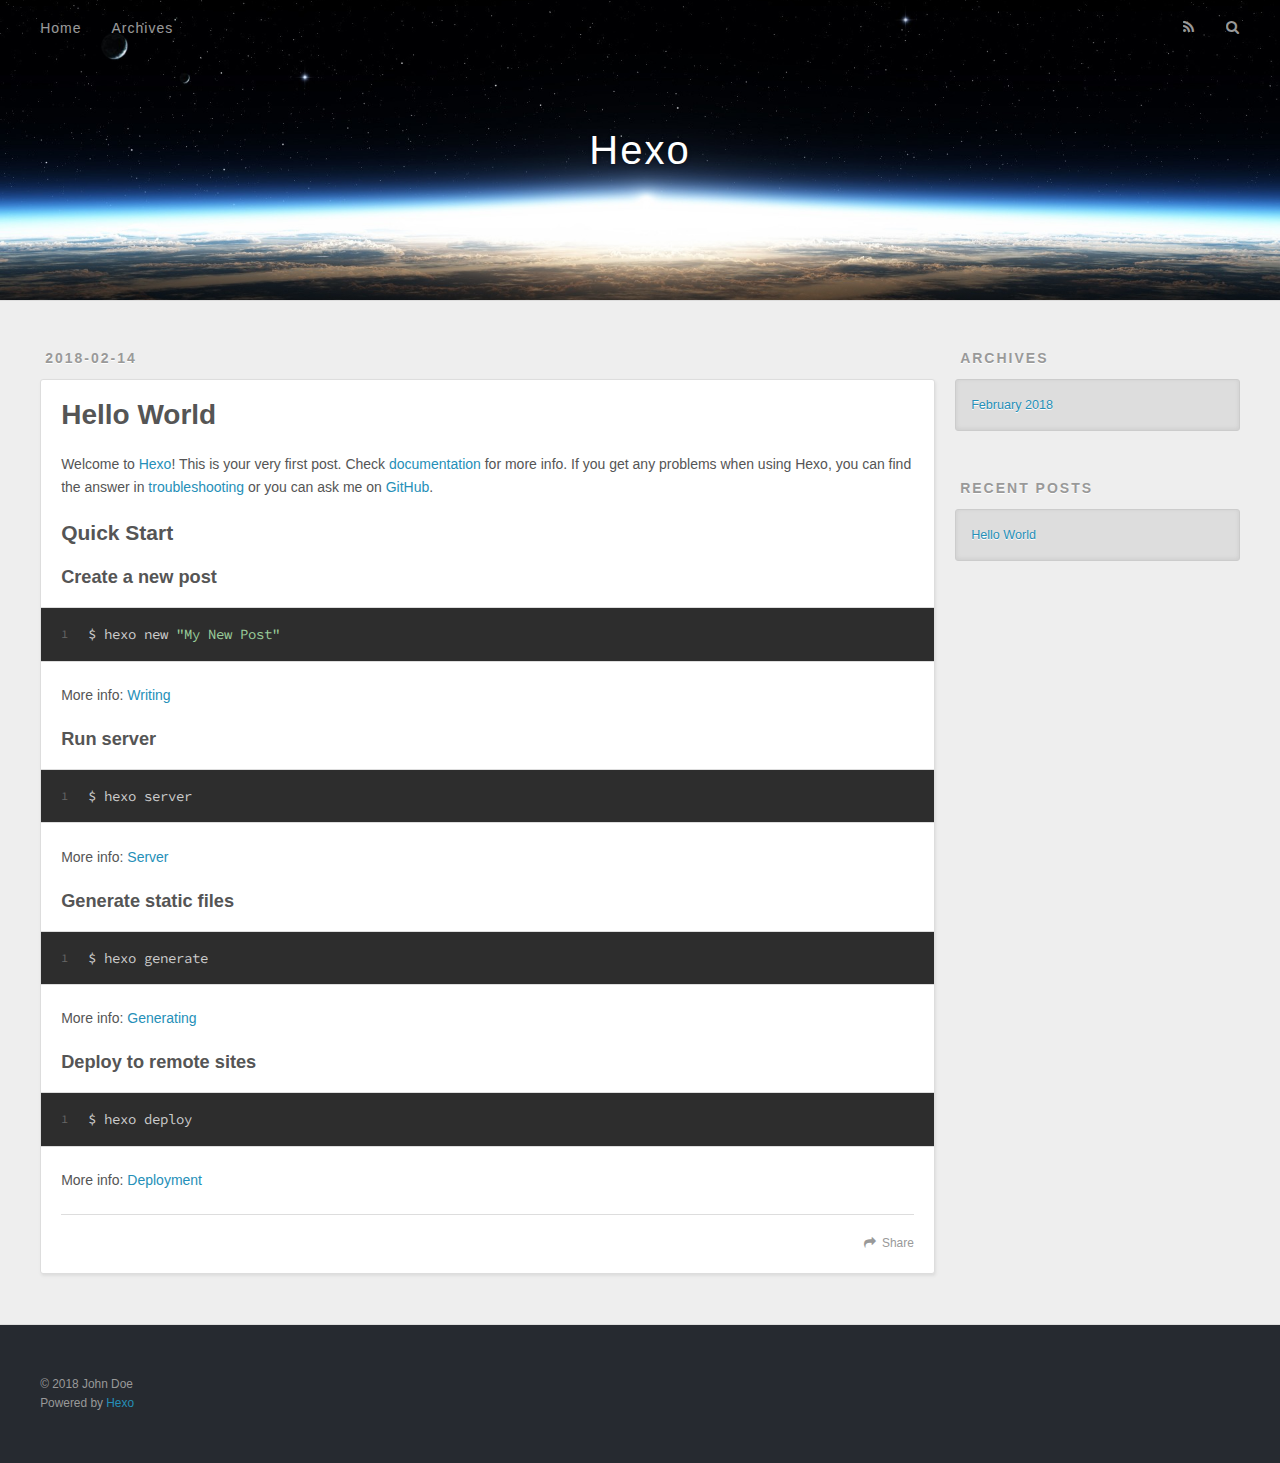
==== index.html @ d5fe137f "Site updated: 2018-02-14 09:07:51" ====
<!DOCTYPE html>
<html>
<head>
  <meta charset="utf-8">
  

  
  <title>Hexo</title>
  <meta name="viewport" content="width=device-width, initial-scale=1, maximum-scale=1">
  <meta property="og:type" content="website">
<meta property="og:title" content="Hexo">
<meta property="og:url" content="http://yoursite.com/index.html">
<meta property="og:site_name" content="Hexo">
<meta name="twitter:card" content="summary">
<meta name="twitter:title" content="Hexo">
  
    <link rel="alternate" href="/atom.xml" title="Hexo" type="application/atom+xml">
  
  
    <link rel="icon" href="/favicon.png">
  
  
    <link href="//fonts.googleapis.com/css?family=Source+Code+Pro" rel="stylesheet" type="text/css">
  
  <link rel="stylesheet" href="/css/style.css">
</head>

<body>
  <div id="container">
    <div id="wrap">
      <header id="header">
  <div id="banner"></div>
  <div id="header-outer" class="outer">
    <div id="header-title" class="inner">
      <h1 id="logo-wrap">
        <a href="/" id="logo">Hexo</a>
      </h1>
      
    </div>
    <div id="header-inner" class="inner">
      <nav id="main-nav">
        <a id="main-nav-toggle" class="nav-icon"></a>
        
          <a class="main-nav-link" href="/">Home</a>
        
          <a class="main-nav-link" href="/archives">Archives</a>
        
      </nav>
      <nav id="sub-nav">
        
          <a id="nav-rss-link" class="nav-icon" href="/atom.xml" title="RSS Feed"></a>
        
        <a id="nav-search-btn" class="nav-icon" title="Search"></a>
      </nav>
      <div id="search-form-wrap">
        <form action="//google.com/search" method="get" accept-charset="UTF-8" class="search-form"><input type="search" name="q" class="search-form-input" placeholder="Search"><button type="submit" class="search-form-submit">&#xF002;</button><input type="hidden" name="sitesearch" value="http://yoursite.com"></form>
      </div>
    </div>
  </div>
</header>
      <div class="outer">
        <section id="main">
  
    <article id="post-hello-world" class="article article-type-post" itemscope itemprop="blogPost">
  <div class="article-meta">
    <a href="/2018/02/14/hello-world/" class="article-date">
  <time datetime="2018-02-14T00:32:41.065Z" itemprop="datePublished">2018-02-14</time>
</a>
    
  </div>
  <div class="article-inner">
    
    
      <header class="article-header">
        
  
    <h1 itemprop="name">
      <a class="article-title" href="/2018/02/14/hello-world/">Hello World</a>
    </h1>
  

      </header>
    
    <div class="article-entry" itemprop="articleBody">
      
        <p>Welcome to <a href="https://hexo.io/" target="_blank" rel="noopener">Hexo</a>! This is your very first post. Check <a href="https://hexo.io/docs/" target="_blank" rel="noopener">documentation</a> for more info. If you get any problems when using Hexo, you can find the answer in <a href="https://hexo.io/docs/troubleshooting.html" target="_blank" rel="noopener">troubleshooting</a> or you can ask me on <a href="https://github.com/hexojs/hexo/issues" target="_blank" rel="noopener">GitHub</a>.</p>
<h2 id="Quick-Start"><a href="#Quick-Start" class="headerlink" title="Quick Start"></a>Quick Start</h2><h3 id="Create-a-new-post"><a href="#Create-a-new-post" class="headerlink" title="Create a new post"></a>Create a new post</h3><figure class="highlight bash"><table><tr><td class="gutter"><pre><span class="line">1</span><br></pre></td><td class="code"><pre><span class="line">$ hexo new <span class="string">"My New Post"</span></span><br></pre></td></tr></table></figure>
<p>More info: <a href="https://hexo.io/docs/writing.html" target="_blank" rel="noopener">Writing</a></p>
<h3 id="Run-server"><a href="#Run-server" class="headerlink" title="Run server"></a>Run server</h3><figure class="highlight bash"><table><tr><td class="gutter"><pre><span class="line">1</span><br></pre></td><td class="code"><pre><span class="line">$ hexo server</span><br></pre></td></tr></table></figure>
<p>More info: <a href="https://hexo.io/docs/server.html" target="_blank" rel="noopener">Server</a></p>
<h3 id="Generate-static-files"><a href="#Generate-static-files" class="headerlink" title="Generate static files"></a>Generate static files</h3><figure class="highlight bash"><table><tr><td class="gutter"><pre><span class="line">1</span><br></pre></td><td class="code"><pre><span class="line">$ hexo generate</span><br></pre></td></tr></table></figure>
<p>More info: <a href="https://hexo.io/docs/generating.html" target="_blank" rel="noopener">Generating</a></p>
<h3 id="Deploy-to-remote-sites"><a href="#Deploy-to-remote-sites" class="headerlink" title="Deploy to remote sites"></a>Deploy to remote sites</h3><figure class="highlight bash"><table><tr><td class="gutter"><pre><span class="line">1</span><br></pre></td><td class="code"><pre><span class="line">$ hexo deploy</span><br></pre></td></tr></table></figure>
<p>More info: <a href="https://hexo.io/docs/deployment.html" target="_blank" rel="noopener">Deployment</a></p>

      
    </div>
    <footer class="article-footer">
      <a data-url="http://yoursite.com/2018/02/14/hello-world/" data-id="cjdmdbx5400000yulecha7wt7" class="article-share-link">Share</a>
      
      
    </footer>
  </div>
  
</article>


  


</section>
        
          <aside id="sidebar">
  
    

  
    

  
    
  
    
  <div class="widget-wrap">
    <h3 class="widget-title">Archives</h3>
    <div class="widget">
      <ul class="archive-list"><li class="archive-list-item"><a class="archive-list-link" href="/archives/2018/02/">February 2018</a></li></ul>
    </div>
  </div>


  
    
  <div class="widget-wrap">
    <h3 class="widget-title">Recent Posts</h3>
    <div class="widget">
      <ul>
        
          <li>
            <a href="/2018/02/14/hello-world/">Hello World</a>
          </li>
        
      </ul>
    </div>
  </div>

  
</aside>
        
      </div>
      <footer id="footer">
  
  <div class="outer">
    <div id="footer-info" class="inner">
      &copy; 2018 John Doe<br>
      Powered by <a href="http://hexo.io/" target="_blank">Hexo</a>
    </div>
  </div>
</footer>
    </div>
    <nav id="mobile-nav">
  
    <a href="/" class="mobile-nav-link">Home</a>
  
    <a href="/archives" class="mobile-nav-link">Archives</a>
  
</nav>
    

<script src="//ajax.googleapis.com/ajax/libs/jquery/2.0.3/jquery.min.js"></script>


  <link rel="stylesheet" href="/fancybox/jquery.fancybox.css">
  <script src="/fancybox/jquery.fancybox.pack.js"></script>


<script src="/js/script.js"></script>



  </div>
</body>
</html>
---- css/style.css ----
body {
  width: 100%;
}
body:before,
body:after {
  content: "";
  display: table;
}
body:after {
  clear: both;
}
html,
body,
div,
span,
applet,
object,
iframe,
h1,
h2,
h3,
h4,
h5,
h6,
p,
blockquote,
pre,
a,
abbr,
acronym,
address,
big,
cite,
code,
del,
dfn,
em,
img,
ins,
kbd,
q,
s,
samp,
small,
strike,
strong,
sub,
sup,
tt,
var,
dl,
dt,
dd,
ol,
ul,
li,
fieldset,
form,
label,
legend,
table,
caption,
tbody,
tfoot,
thead,
tr,
th,
td {
  margin: 0;
  padding: 0;
  border: 0;
  outline: 0;
  font-weight: inherit;
  font-style: inherit;
  font-family: inherit;
  font-size: 100%;
  vertical-align: baseline;
}
body {
  line-height: 1;
  color: #000;
  background: #fff;
}
ol,
ul {
  list-style: none;
}
table {
  border-collapse: separate;
  border-spacing: 0;
  vertical-align: middle;
}
caption,
th,
td {
  text-align: left;
  font-weight: normal;
  vertical-align: middle;
}
a img {
  border: none;
}
input,
button {
  margin: 0;
  padding: 0;
}
input::-moz-focus-inner,
button::-moz-focus-inner {
  border: 0;
  padding: 0;
}
@font-face {
  font-family: FontAwesome;
  font-style: normal;
  font-weight: normal;
  src: url("fonts/fontawesome-webfont.eot?v=#4.0.3");
  src: url("fonts/fontawesome-webfont.eot?#iefix&v=#4.0.3") format("embedded-opentype"), url("fonts/fontawesome-webfont.woff?v=#4.0.3") format("woff"), url("fonts/fontawesome-webfont.ttf?v=#4.0.3") format("truetype"), url("fonts/fontawesome-webfont.svg#fontawesomeregular?v=#4.0.3") format("svg");
}
html,
body,
#container {
  height: 100%;
}
body {
  background: #eee;
  font: 14px -apple-system, BlinkMacSystemFont, "Segoe UI", "Roboto", "Oxygen", "Ubuntu", "Cantarell", "Fira Sans", "Droid Sans", "Helvetica Neue", sans-serif;
  -webkit-text-size-adjust: 100%;
}
.outer {
  max-width: 1220px;
  margin: 0 auto;
  padding: 0 20px;
}
.outer:before,
.outer:after {
  content: "";
  display: table;
}
.outer:after {
  clear: both;
}
.inner {
  display: inline;
  float: left;
  width: 98.33333333333333%;
  margin: 0 0.833333333333333%;
}
.left,
.alignleft {
  float: left;
}
.right,
.alignright {
  float: right;
}
.clear {
  clear: both;
}
#container {
  position: relative;
}
.mobile-nav-on {
  overflow: hidden;
}
#wrap {
  height: 100%;
  width: 100%;
  position: absolute;
  top: 0;
  left: 0;
  -webkit-transition: 0.2s ease-out;
  -moz-transition: 0.2s ease-out;
  -ms-transition: 0.2s ease-out;
  transition: 0.2s ease-out;
  z-index: 1;
  background: #eee;
}
.mobile-nav-on #wrap {
  left: 280px;
}
@media screen and (min-width: 768px) {
  #main {
    display: inline;
    float: left;
    width: 73.33333333333333%;
    margin: 0 0.833333333333333%;
  }
}
.article-date,
.article-category-link,
.archive-year,
.widget-title {
  text-decoration: none;
  text-transform: uppercase;
  letter-spacing: 2px;
  color: #999;
  margin-bottom: 1em;
  margin-left: 5px;
  line-height: 1em;
  text-shadow: 0 1px #fff;
  font-weight: bold;
}
.article-inner,
.archive-article-inner {
  background: #fff;
  -webkit-box-shadow: 1px 2px 3px #ddd;
  box-shadow: 1px 2px 3px #ddd;
  border: 1px solid #ddd;
  border-radius: 3px;
}
.article-entry h1,
.widget h1 {
  font-size: 2em;
}
.article-entry h2,
.widget h2 {
  font-size: 1.5em;
}
.article-entry h3,
.widget h3 {
  font-size: 1.3em;
}
.article-entry h4,
.widget h4 {
  font-size: 1.2em;
}
.article-entry h5,
.widget h5 {
  font-size: 1em;
}
.article-entry h6,
.widget h6 {
  font-size: 1em;
  color: #999;
}
.article-entry hr,
.widget hr {
  border: 1px dashed #ddd;
}
.article-entry strong,
.widget strong {
  font-weight: bold;
}
.article-entry em,
.widget em,
.article-entry cite,
.widget cite {
  font-style: italic;
}
.article-entry sup,
.widget sup,
.article-entry sub,
.widget sub {
  font-size: 0.75em;
  line-height: 0;
  position: relative;
  vertical-align: baseline;
}
.article-entry sup,
.widget sup {
  top: -0.5em;
}
.article-entry sub,
.widget sub {
  bottom: -0.2em;
}
.article-entry small,
.widget small {
  font-size: 0.85em;
}
.article-entry acronym,
.widget acronym,
.article-entry abbr,
.widget abbr {
  border-bottom: 1px dotted;
}
.article-entry ul,
.widget ul,
.article-entry ol,
.widget ol,
.article-entry dl,
.widget dl {
  margin: 0 20px;
  line-height: 1.6em;
}
.article-entry ul ul,
.widget ul ul,
.article-entry ol ul,
.widget ol ul,
.article-entry ul ol,
.widget ul ol,
.article-entry ol ol,
.widget ol ol {
  margin-top: 0;
  margin-bottom: 0;
}
.article-entry ul,
.widget ul {
  list-style: disc;
}
.article-entry ol,
.widget ol {
  list-style: decimal;
}
.article-entry dt,
.widget dt {
  font-weight: bold;
}
#header {
  height: 300px;
  position: relative;
  border-bottom: 1px solid #ddd;
}
#header:before,
#header:after {
  content: "";
  position: absolute;
  left: 0;
  right: 0;
  height: 40px;
}
#header:before {
  top: 0;
  background: -webkit-linear-gradient(rgba(0,0,0,0.2), transparent);
  background: -moz-linear-gradient(rgba(0,0,0,0.2), transparent);
  background: -ms-linear-gradient(rgba(0,0,0,0.2), transparent);
  background: linear-gradient(rgba(0,0,0,0.2), transparent);
}
#header:after {
  bottom: 0;
  background: -webkit-linear-gradient(transparent, rgba(0,0,0,0.2));
  background: -moz-linear-gradient(transparent, rgba(0,0,0,0.2));
  background: -ms-linear-gradient(transparent, rgba(0,0,0,0.2));
  background: linear-gradient(transparent, rgba(0,0,0,0.2));
}
#header-outer {
  height: 100%;
  position: relative;
}
#header-inner {
  position: relative;
  overflow: hidden;
}
#banner {
  position: absolute;
  top: 0;
  left: 0;
  width: 100%;
  height: 100%;
  background: url("images/banner.jpg") center #000;
  -webkit-background-size: cover;
  -moz-background-size: cover;
  background-size: cover;
  z-index: -1;
}
#header-title {
  text-align: center;
  height: 40px;
  position: absolute;
  top: 50%;
  left: 0;
  margin-top: -20px;
}
#logo,
#subtitle {
  text-decoration: none;
  color: #fff;
  font-weight: 300;
  text-shadow: 0 1px 4px rgba(0,0,0,0.3);
}
#logo {
  font-size: 40px;
  line-height: 40px;
  letter-spacing: 2px;
}
#subtitle {
  font-size: 16px;
  line-height: 16px;
  letter-spacing: 1px;
}
#subtitle-wrap {
  margin-top: 16px;
}
#main-nav {
  float: left;
  margin-left: -15px;
}
.nav-icon,
.main-nav-link {
  float: left;
  color: #fff;
  opacity: 0.6;
  text-decoration: none;
  text-shadow: 0 1px rgba(0,0,0,0.2);
  -webkit-transition: opacity 0.2s;
  -moz-transition: opacity 0.2s;
  -ms-transition: opacity 0.2s;
  transition: opacity 0.2s;
  display: block;
  padding: 20px 15px;
}
.nav-icon:hover,
.main-nav-link:hover {
  opacity: 1;
}
.nav-icon {
  font-family: FontAwesome;
  text-align: center;
  font-size: 14px;
  width: 14px;
  height: 14px;
  padding: 20px 15px;
  position: relative;
  cursor: pointer;
}
.main-nav-link {
  font-weight: 300;
  letter-spacing: 1px;
}
@media screen and (max-width: 479px) {
  .main-nav-link {
    display: none;
  }
}
#main-nav-toggle {
  display: none;
}
#main-nav-toggle:before {
  content: "\f0c9";
}
@media screen and (max-width: 479px) {
  #main-nav-toggle {
    display: block;
  }
}
#sub-nav {
  float: right;
  margin-right: -15px;
}
#nav-rss-link:before {
  content: "\f09e";
}
#nav-search-btn:before {
  content: "\f002";
}
#search-form-wrap {
  position: absolute;
  top: 15px;
  width: 150px;
  height: 30px;
  right: -150px;
  opacity: 0;
  -webkit-transition: 0.2s ease-out;
  -moz-transition: 0.2s ease-out;
  -ms-transition: 0.2s ease-out;
  transition: 0.2s ease-out;
}
#search-form-wrap.on {
  opacity: 1;
  right: 0;
}
@media screen and (max-width: 479px) {
  #search-form-wrap {
    width: 100%;
    right: -100%;
  }
}
.search-form {
  position: absolute;
  top: 0;
  left: 0;
  right: 0;
  background: #fff;
  padding: 5px 15px;
  border-radius: 15px;
  -webkit-box-shadow: 0 0 10px rgba(0,0,0,0.3);
  box-shadow: 0 0 10px rgba(0,0,0,0.3);
}
.search-form-input {
  border: none;
  background: none;
  color: #555;
  width: 100%;
  font: 13px -apple-system, BlinkMacSystemFont, "Segoe UI", "Roboto", "Oxygen", "Ubuntu", "Cantarell", "Fira Sans", "Droid Sans", "Helvetica Neue", sans-serif;
  outline: none;
}
.search-form-input::-webkit-search-results-decoration,
.search-form-input::-webkit-search-cancel-button {
  -webkit-appearance: none;
}
.search-form-submit {
  position: absolute;
  top: 50%;
  right: 10px;
  margin-top: -7px;
  font: 13px FontAwesome;
  border: none;
  background: none;
  color: #bbb;
  cursor: pointer;
}
.search-form-submit:hover,
.search-form-submit:focus {
  color: #777;
}
.article {
  margin: 50px 0;
}
.article-inner {
  overflow: hidden;
}
.article-meta:before,
.article-meta:after {
  content: "";
  display: table;
}
.article-meta:after {
  clear: both;
}
.article-date {
  float: left;
}
.article-category {
  float: left;
  line-height: 1em;
  color: #ccc;
  text-shadow: 0 1px #fff;
  margin-left: 8px;
}
.article-category:before {
  content: "\2022";
}
.article-category-link {
  margin: 0 12px 1em;
}
.article-header {
  padding: 20px 20px 0;
}
.article-title {
  text-decoration: none;
  font-size: 2em;
  font-weight: bold;
  color: #555;
  line-height: 1.1em;
  -webkit-transition: color 0.2s;
  -moz-transition: color 0.2s;
  -ms-transition: color 0.2s;
  transition: color 0.2s;
}
a.article-title:hover {
  color: #258fb8;
}
.article-entry {
  color: #555;
  padding: 0 20px;
}
.article-entry:before,
.article-entry:after {
  content: "";
  display: table;
}
.article-entry:after {
  clear: both;
}
.article-entry p,
.article-entry table {
  line-height: 1.6em;
  margin: 1.6em 0;
}
.article-entry h1,
.article-entry h2,
.article-entry h3,
.article-entry h4,
.article-entry h5,
.article-entry h6 {
  font-weight: bold;
}
.article-entry h1,
.article-entry h2,
.article-entry h3,
.article-entry h4,
.article-entry h5,
.article-entry h6 {
  line-height: 1.1em;
  margin: 1.1em 0;
}
.article-entry a {
  color: #258fb8;
  text-decoration: none;
}
.article-entry a:hover {
  text-decoration: underline;
}
.article-entry ul,
.article-entry ol,
.article-entry dl {
  margin-top: 1.6em;
  margin-bottom: 1.6em;
}
.article-entry img,
.article-entry video {
  max-width: 100%;
  height: auto;
  display: block;
  margin: auto;
}
.article-entry iframe {
  border: none;
}
.article-entry table {
  width: 100%;
  border-collapse: collapse;
  border-spacing: 0;
}
.article-entry th {
  font-weight: bold;
  border-bottom: 3px solid #ddd;
  padding-bottom: 0.5em;
}
.article-entry td {
  border-bottom: 1px solid #ddd;
  padding: 10px 0;
}
.article-entry blockquote {
  font-family: Georgia, "Times New Roman", serif;
  font-size: 1.4em;
  margin: 1.6em 20px;
  text-align: center;
}
.article-entry blockquote footer {
  font-size: 14px;
  margin: 1.6em 0;
  font-family: -apple-system, BlinkMacSystemFont, "Segoe UI", "Roboto", "Oxygen", "Ubuntu", "Cantarell", "Fira Sans", "Droid Sans", "Helvetica Neue", sans-serif;
}
.article-entry blockquote footer cite:before {
  content: "—";
  padding: 0 0.5em;
}
.article-entry .pullquote {
  text-align: left;
  width: 45%;
  margin: 0;
}
.article-entry .pullquote.left {
  margin-left: 0.5em;
  margin-right: 1em;
}
.article-entry .pullquote.right {
  margin-right: 0.5em;
  margin-left: 1em;
}
.article-entry .caption {
  color: #999;
  display: block;
  font-size: 0.9em;
  margin-top: 0.5em;
  position: relative;
  text-align: center;
}
.article-entry .video-container {
  position: relative;
  padding-top: 56.25%;
  height: 0;
  overflow: hidden;
}
.article-entry .video-container iframe,
.article-entry .video-container object,
.article-entry .video-container embed {
  position: absolute;
  top: 0;
  left: 0;
  width: 100%;
  height: 100%;
  margin-top: 0;
}
.article-more-link a {
  display: inline-block;
  line-height: 1em;
  padding: 6px 15px;
  border-radius: 15px;
  background: #eee;
  color: #999;
  text-shadow: 0 1px #fff;
  text-decoration: none;
}
.article-more-link a:hover {
  background: #258fb8;
  color: #fff;
  text-decoration: none;
  text-shadow: 0 1px #1e7293;
}
.article-footer {
  font-size: 0.85em;
  line-height: 1.6em;
  border-top: 1px solid #ddd;
  padding-top: 1.6em;
  margin: 0 20px 20px;
}
.article-footer:before,
.article-footer:after {
  content: "";
  display: table;
}
.article-footer:after {
  clear: both;
}
.article-footer a {
  color: #999;
  text-decoration: none;
}
.article-footer a:hover {
  color: #555;
}
.article-tag-list-item {
  float: left;
  margin-right: 10px;
}
.article-tag-list-link:before {
  content: "#";
}
.article-comment-link {
  float: right;
}
.article-comment-link:before {
  content: "\f075";
  font-family: FontAwesome;
  padding-right: 8px;
}
.article-share-link {
  cursor: pointer;
  float: right;
  margin-left: 20px;
}
.article-share-link:before {
  content: "\f064";
  font-family: FontAwesome;
  padding-right: 6px;
}
#article-nav {
  position: relative;
}
#article-nav:before,
#article-nav:after {
  content: "";
  display: table;
}
#article-nav:after {
  clear: both;
}
@media screen and (min-width: 768px) {
  #article-nav {
    margin: 50px 0;
  }
  #article-nav:before {
    width: 8px;
    height: 8px;
    position: absolute;
    top: 50%;
    left: 50%;
    margin-top: -4px;
    margin-left: -4px;
    content: "";
    border-radius: 50%;
    background: #ddd;
    -webkit-box-shadow: 0 1px 2px #fff;
    box-shadow: 0 1px 2px #fff;
  }
}
.article-nav-link-wrap {
  text-decoration: none;
  text-shadow: 0 1px #fff;
  color: #999;
  -webkit-box-sizing: border-box;
  -moz-box-sizing: border-box;
  box-sizing: border-box;
  margin-top: 50px;
  text-align: center;
  display: block;
}
.article-nav-link-wrap:hover {
  color: #555;
}
@media screen and (min-width: 768px) {
  .article-nav-link-wrap {
    width: 50%;
    margin-top: 0;
  }
}
@media screen and (min-width: 768px) {
  #article-nav-newer {
    float: left;
    text-align: right;
    padding-right: 20px;
  }
}
@media screen and (min-width: 768px) {
  #article-nav-older {
    float: right;
    text-align: left;
    padding-left: 20px;
  }
}
.article-nav-caption {
  text-transform: uppercase;
  letter-spacing: 2px;
  color: #ddd;
  line-height: 1em;
  font-weight: bold;
}
#article-nav-newer .article-nav-caption {
  margin-right: -2px;
}
.article-nav-title {
  font-size: 0.85em;
  line-height: 1.6em;
  margin-top: 0.5em;
}
.article-share-box {
  position: absolute;
  display: none;
  background: #fff;
  -webkit-box-shadow: 1px 2px 10px rgba(0,0,0,0.2);
  box-shadow: 1px 2px 10px rgba(0,0,0,0.2);
  border-radius: 3px;
  margin-left: -145px;
  overflow: hidden;
  z-index: 1;
}
.article-share-box.on {
  display: block;
}
.article-share-input {
  width: 100%;
  background: none;
  -webkit-box-sizing: border-box;
  -moz-box-sizing: border-box;
  box-sizing: border-box;
  font: 14px -apple-system, BlinkMacSystemFont, "Segoe UI", "Roboto", "Oxygen", "Ubuntu", "Cantarell", "Fira Sans", "Droid Sans", "Helvetica Neue", sans-serif;
  padding: 0 15px;
  color: #555;
  outline: none;
  border: 1px solid #ddd;
  border-radius: 3px 3px 0 0;
  height: 36px;
  line-height: 36px;
}
.article-share-links {
  background: #eee;
}
.article-share-links:before,
.article-share-links:after {
  content: "";
  display: table;
}
.article-share-links:after {
  clear: both;
}
.article-share-twitter,
.article-share-facebook,
.article-share-pinterest,
.article-share-google {
  width: 50px;
  height: 36px;
  display: block;
  float: left;
  position: relative;
  color: #999;
  text-shadow: 0 1px #fff;
}
.article-share-twitter:before,
.article-share-facebook:before,
.article-share-pinterest:before,
.article-share-google:before {
  font-size: 20px;
  font-family: FontAwesome;
  width: 20px;
  height: 20px;
  position: absolute;
  top: 50%;
  left: 50%;
  margin-top: -10px;
  margin-left: -10px;
  text-align: center;
}
.article-share-twitter:hover,
.article-share-facebook:hover,
.article-share-pinterest:hover,
.article-share-google:hover {
  color: #fff;
}
.article-share-twitter:before {
  content: "\f099";
}
.article-share-twitter:hover {
  background: #00aced;
  text-shadow: 0 1px #008abe;
}
.article-share-facebook:before {
  content: "\f09a";
}
.article-share-facebook:hover {
  background: #3b5998;
  text-shadow: 0 1px #2f477a;
}
.article-share-pinterest:before {
  content: "\f0d2";
}
.article-share-pinterest:hover {
  background: #cb2027;
  text-shadow: 0 1px #a21a1f;
}
.article-share-google:before {
  content: "\f0d5";
}
.article-share-google:hover {
  background: #dd4b39;
  text-shadow: 0 1px #be3221;
}
.article-gallery {
  background: #000;
  position: relative;
}
.article-gallery-photos {
  position: relative;
  overflow: hidden;
}
.article-gallery-img {
  display: none;
  max-width: 100%;
}
.article-gallery-img:first-child {
  display: block;
}
.article-gallery-img.loaded {
  position: absolute;
  display: block;
}
.article-gallery-img img {
  display: block;
  max-width: 100%;
  margin: 0 auto;
}
#comments {
  background: #fff;
  -webkit-box-shadow: 1px 2px 3px #ddd;
  box-shadow: 1px 2px 3px #ddd;
  padding: 20px;
  border: 1px solid #ddd;
  border-radius: 3px;
  margin: 50px 0;
}
#comments a {
  color: #258fb8;
}
.archives-wrap {
  margin: 50px 0;
}
.archives:before,
.archives:after {
  content: "";
  display: table;
}
.archives:after {
  clear: both;
}
.archive-year-wrap {
  margin-bottom: 1em;
}
.archives {
  -webkit-column-gap: 10px;
  -moz-column-gap: 10px;
  column-gap: 10px;
}
@media screen and (min-width: 480px) and (max-width: 767px) {
  .archives {
    -webkit-column-count: 2;
    -moz-column-count: 2;
    column-count: 2;
  }
}
@media screen and (min-width: 768px) {
  .archives {
    -webkit-column-count: 3;
    -moz-column-count: 3;
    column-count: 3;
  }
}
.archive-article {
  -webkit-column-break-inside: avoid;
  page-break-inside: avoid;
  overflow: hidden;
  break-inside: avoid-column;
}
.archive-article-inner {
  padding: 10px;
  margin-bottom: 15px;
}
.archive-article-title {
  text-decoration: none;
  font-weight: bold;
  color: #555;
  -webkit-transition: color 0.2s;
  -moz-transition: color 0.2s;
  -ms-transition: color 0.2s;
  transition: color 0.2s;
  line-height: 1.6em;
}
.archive-article-title:hover {
  color: #258fb8;
}
.archive-article-footer {
  margin-top: 1em;
}
.archive-article-date {
  color: #999;
  text-decoration: none;
  font-size: 0.85em;
  line-height: 1em;
  margin-bottom: 0.5em;
  display: block;
}
#page-nav {
  margin: 50px auto;
  background: #fff;
  -webkit-box-shadow: 1px 2px 3px #ddd;
  box-shadow: 1px 2px 3px #ddd;
  border: 1px solid #ddd;
  border-radius: 3px;
  text-align: center;
  color: #999;
  overflow: hidden;
}
#page-nav:before,
#page-nav:after {
  content: "";
  display: table;
}
#page-nav:after {
  clear: both;
}
#page-nav a,
#page-nav span {
  padding: 10px 20px;
  line-height: 1;
  height: 2ex;
}
#page-nav a {
  color: #999;
  text-decoration: none;
}
#page-nav a:hover {
  background: #999;
  color: #fff;
}
#page-nav .prev {
  float: left;
}
#page-nav .next {
  float: right;
}
#page-nav .page-number {
  display: inline-block;
}
@media screen and (max-width: 479px) {
  #page-nav .page-number {
    display: none;
  }
}
#page-nav .current {
  color: #555;
  font-weight: bold;
}
#page-nav .space {
  color: #ddd;
}
#footer {
  background: #262a30;
  padding: 50px 0;
  border-top: 1px solid #ddd;
  color: #999;
}
#footer a {
  color: #258fb8;
  text-decoration: none;
}
#footer a:hover {
  text-decoration: underline;
}
#footer-info {
  line-height: 1.6em;
  font-size: 0.85em;
}
.article-entry pre,
.article-entry .highlight {
  background: #2d2d2d;
  margin: 0 -20px;
  padding: 15px 20px;
  border-style: solid;
  border-color: #ddd;
  border-width: 1px 0;
  overflow: auto;
  color: #ccc;
  line-height: 22.400000000000002px;
}
.article-entry .highlight .gutter pre,
.article-entry .gist .gist-file .gist-data .line-numbers {
  color: #666;
  font-size: 0.85em;
}
.article-entry pre,
.article-entry code {
  font-family: "Source Code Pro", Consolas, Monaco, Menlo, Consolas, monospace;
}
.article-entry code {
  background: #eee;
  text-shadow: 0 1px #fff;
  padding: 0 0.3em;
}
.article-entry pre code {
  background: none;
  text-shadow: none;
  padding: 0;
}
.article-entry .highlight pre {
  border: none;
  margin: 0;
  padding: 0;
}
.article-entry .highlight table {
  margin: 0;
  width: auto;
}
.article-entry .highlight td {
  border: none;
  padding: 0;
}
.article-entry .highlight figcaption {
  font-size: 0.85em;
  color: #999;
  line-height: 1em;
  margin-bottom: 1em;
}
.article-entry .highlight figcaption:before,
.article-entry .highlight figcaption:after {
  content: "";
  display: table;
}
.article-entry .highlight figcaption:after {
  clear: both;
}
.article-entry .highlight figcaption a {
  float: right;
}
.article-entry .highlight .gutter pre {
  text-align: right;
  padding-right: 20px;
}
.article-entry .highlight .line {
  height: 22.400000000000002px;
}
.article-entry .highlight .line.marked {
  background: #515151;
}
.article-entry .gist {
  margin: 0 -20px;
  border-style: solid;
  border-color: #ddd;
  border-width: 1px 0;
  background: #2d2d2d;
  padding: 15px 20px 15px 0;
}
.article-entry .gist .gist-file {
  border: none;
  font-family: "Source Code Pro", Consolas, Monaco, Menlo, Consolas, monospace;
  margin: 0;
}
.article-entry .gist .gist-file .gist-data {
  background: none;
  border: none;
}
.article-entry .gist .gist-file .gist-data .line-numbers {
  background: none;
  border: none;
  padding: 0 20px 0 0;
}
.article-entry .gist .gist-file .gist-data .line-data {
  padding: 0 !important;
}
.article-entry .gist .gist-file .highlight {
  margin: 0;
  padding: 0;
  border: none;
}
.article-entry .gist .gist-file .gist-meta {
  background: #2d2d2d;
  color: #999;
  font: 0.85em -apple-system, BlinkMacSystemFont, "Segoe UI", "Roboto", "Oxygen", "Ubuntu", "Cantarell", "Fira Sans", "Droid Sans", "Helvetica Neue", sans-serif;
  text-shadow: 0 0;
  padding: 0;
  margin-top: 1em;
  margin-left: 20px;
}
.article-entry .gist .gist-file .gist-meta a {
  color: #258fb8;
  font-weight: normal;
}
.article-entry .gist .gist-file .gist-meta a:hover {
  text-decoration: underline;
}
pre .comment,
pre .title {
  color: #999;
}
pre .variable,
pre .attribute,
pre .tag,
pre .regexp,
pre .ruby .constant,
pre .xml .tag .title,
pre .xml .pi,
pre .xml .doctype,
pre .html .doctype,
pre .css .id,
pre .css .class,
pre .css .pseudo {
  color: #f2777a;
}
pre .number,
pre .preprocessor,
pre .built_in,
pre .literal,
pre .params,
pre .constant {
  color: #f99157;
}
pre .class,
pre .ruby .class .title,
pre .css .rules .attribute {
  color: #9c9;
}
pre .string,
pre .value,
pre .inheritance,
pre .header,
pre .ruby .symbol,
pre .xml .cdata {
  color: #9c9;
}
pre .css .hexcolor {
  color: #6cc;
}
pre .function,
pre .python .decorator,
pre .python .title,
pre .ruby .function .title,
pre .ruby .title .keyword,
pre .perl .sub,
pre .javascript .title,
pre .coffeescript .title {
  color: #69c;
}
pre .keyword,
pre .javascript .function {
  color: #c9c;
}
@media screen and (max-width: 479px) {
  #mobile-nav {
    position: absolute;
    top: 0;
    left: 0;
    width: 280px;
    height: 100%;
    background: #191919;
    border-right: 1px solid #fff;
  }
}
@media screen and (max-width: 479px) {
  .mobile-nav-link {
    display: block;
    color: #999;
    text-decoration: none;
    padding: 15px 20px;
    font-weight: bold;
  }
  .mobile-nav-link:hover {
    color: #fff;
  }
}
@media screen and (min-width: 768px) {
  #sidebar {
    display: inline;
    float: left;
    width: 23.333333333333332%;
    margin: 0 0.833333333333333%;
  }
}
.widget-wrap {
  margin: 50px 0;
}
.widget {
  color: #777;
  text-shadow: 0 1px #fff;
  background: #ddd;
  -webkit-box-shadow: 0 -1px 4px #ccc inset;
  box-shadow: 0 -1px 4px #ccc inset;
  border: 1px solid #ccc;
  padding: 15px;
  border-radius: 3px;
}
.widget a {
  color: #258fb8;
  text-decoration: none;
}
.widget a:hover {
  text-decoration: underline;
}
.widget ul ul,
.widget ol ul,
.widget dl ul,
.widget ul ol,
.widget ol ol,
.widget dl ol,
.widget ul dl,
.widget ol dl,
.widget dl dl {
  margin-left: 15px;
  list-style: disc;
}
.widget {
  line-height: 1.6em;
  word-wrap: break-word;
  font-size: 0.9em;
}
.widget ul,
.widget ol {
  list-style: none;
  margin: 0;
}
.widget ul ul,
.widget ol ul,
.widget ul ol,
.widget ol ol {
  margin: 0 20px;
}
.widget ul ul,
.widget ol ul {
  list-style: disc;
}
.widget ul ol,
.widget ol ol {
  list-style: decimal;
}
.category-list-count,
.tag-list-count,
.archive-list-count {
  padding-left: 5px;
  color: #999;
  font-size: 0.85em;
}
.category-list-count:before,
.tag-list-count:before,
.archive-list-count:before {
  content: "(";
}
.category-list-count:after,
.tag-list-count:after,
.archive-list-count:after {
  content: ")";
}
.tagcloud a {
  margin-right: 5px;
  display: inline-block;
}
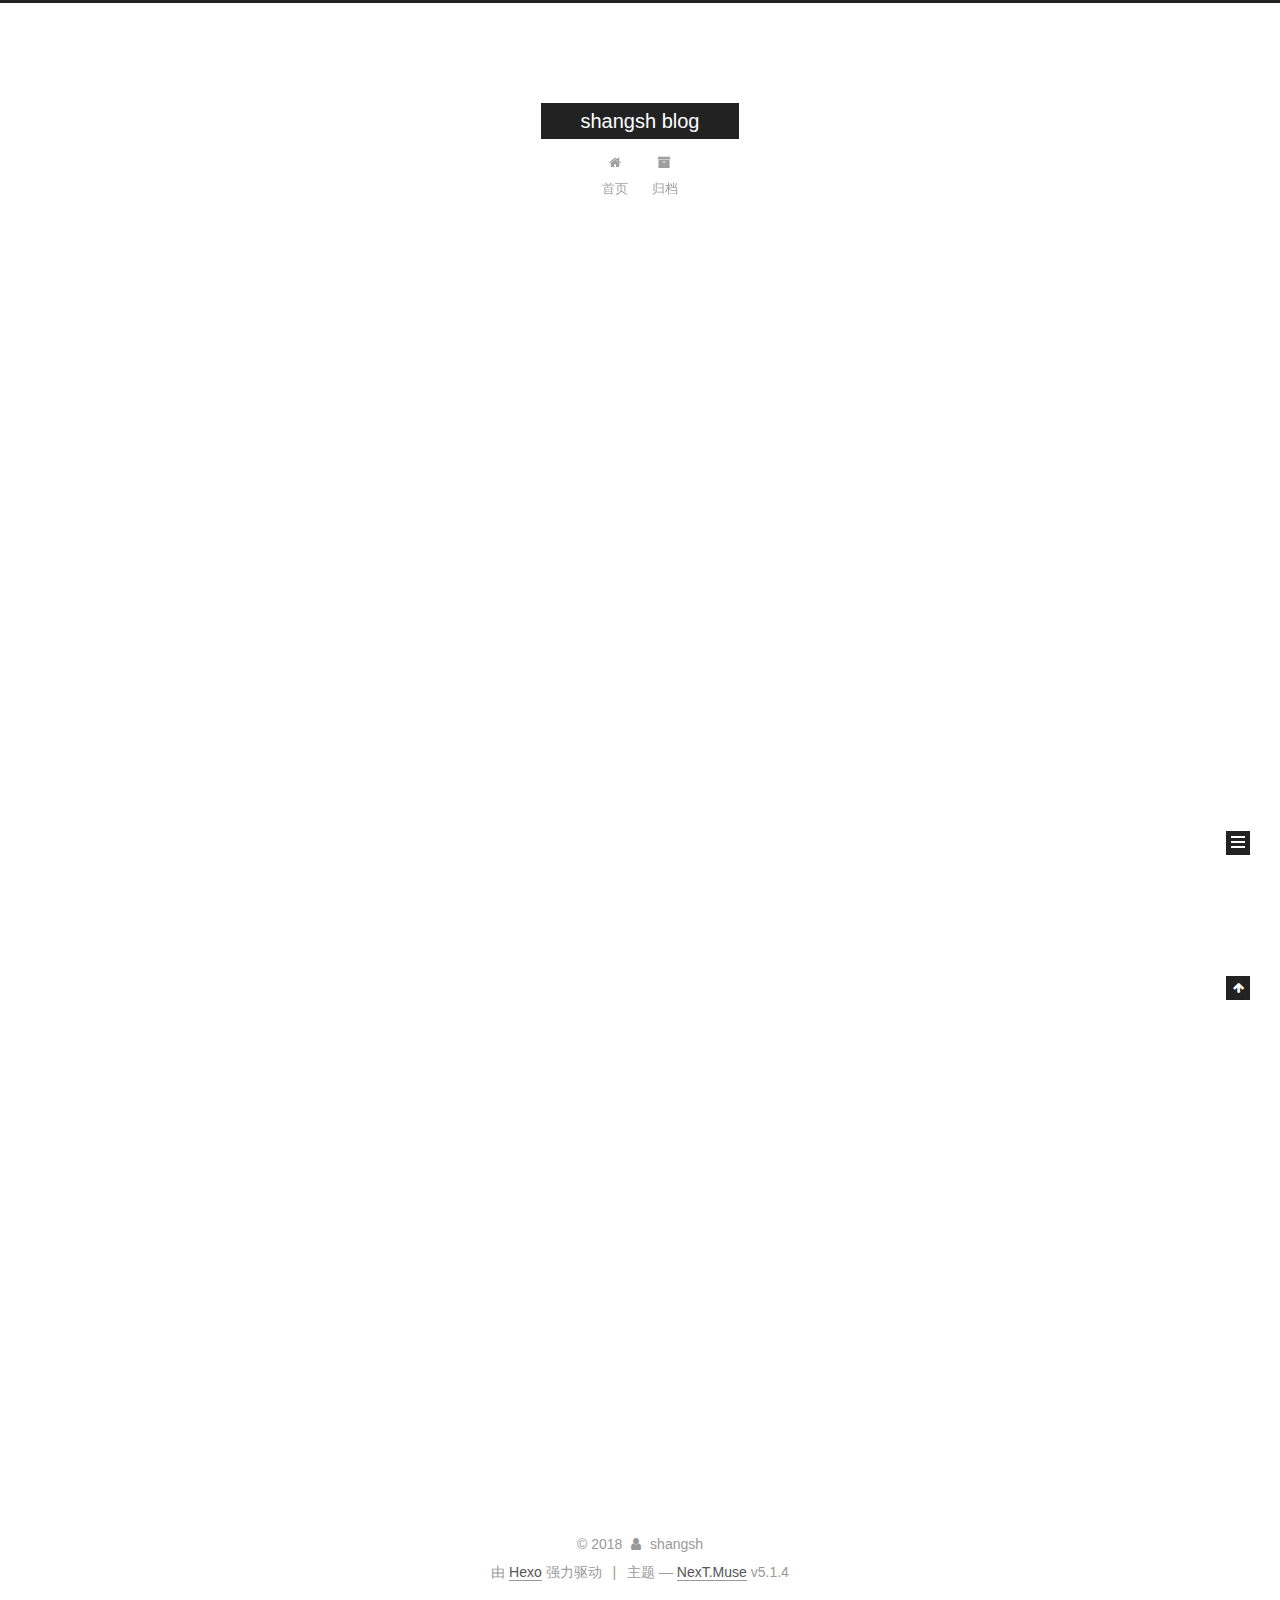
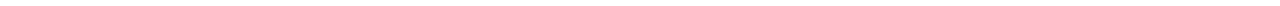
==== commit 48fe050e: "Site updated: 2018-02-14 09:32:03" ====
--- a/index.html
+++ b/index.html
@@ -1,89 +1,425 @@
 <!DOCTYPE html>
-<html>
+
+
+
+  
+
+
+<html class="theme-next muse use-motion" lang="zh-Hans">
 <head>
-  <meta charset="utf-8">
-  
-
-  
-  <title>Hexo</title>
-  <meta name="viewport" content="width=device-width, initial-scale=1, maximum-scale=1">
-  <meta property="og:type" content="website">
-<meta property="og:title" content="Hexo">
+  <meta charset="UTF-8"/>
+<meta http-equiv="X-UA-Compatible" content="IE=edge" />
+<meta name="viewport" content="width=device-width, initial-scale=1, maximum-scale=1"/>
+<meta name="theme-color" content="#222">
+
+
+
+
+
+
+
+
+
+<meta http-equiv="Cache-Control" content="no-transform" />
+<meta http-equiv="Cache-Control" content="no-siteapp" />
+
+
+
+
+
+
+
+
+
+
+
+
+
+
+
+
+  
+  
+  <link href="/lib/fancybox/source/jquery.fancybox.css?v=2.1.5" rel="stylesheet" type="text/css" />
+
+
+
+
+
+
+
+<link href="/lib/font-awesome/css/font-awesome.min.css?v=4.6.2" rel="stylesheet" type="text/css" />
+
+<link href="/css/main.css?v=5.1.4" rel="stylesheet" type="text/css" />
+
+
+  <link rel="apple-touch-icon" sizes="180x180" href="/images/apple-touch-icon-next.png?v=5.1.4">
+
+
+  <link rel="icon" type="image/png" sizes="32x32" href="/images/favicon-32x32-next.png?v=5.1.4">
+
+
+  <link rel="icon" type="image/png" sizes="16x16" href="/images/favicon-16x16-next.png?v=5.1.4">
+
+
+  <link rel="mask-icon" href="/images/logo.svg?v=5.1.4" color="#222">
+
+
+
+
+
+  <meta name="keywords" content="Hexo, NexT" />
+
+
+
+
+
+
+
+
+
+
+<meta property="og:type" content="website">
+<meta property="og:title" content="shangsh blog">
 <meta property="og:url" content="http://yoursite.com/index.html">
-<meta property="og:site_name" content="Hexo">
+<meta property="og:site_name" content="shangsh blog">
+<meta property="og:locale" content="zh-Hans">
 <meta name="twitter:card" content="summary">
-<meta name="twitter:title" content="Hexo">
-  
-    <link rel="alternate" href="/atom.xml" title="Hexo" type="application/atom+xml">
-  
-  
-    <link rel="icon" href="/favicon.png">
-  
-  
-    <link href="//fonts.googleapis.com/css?family=Source+Code+Pro" rel="stylesheet" type="text/css">
-  
-  <link rel="stylesheet" href="/css/style.css">
+<meta name="twitter:title" content="shangsh blog">
+
+
+
+<script type="text/javascript" id="hexo.configurations">
+  var NexT = window.NexT || {};
+  var CONFIG = {
+    root: '/',
+    scheme: 'Muse',
+    version: '5.1.4',
+    sidebar: {"position":"left","display":"post","offset":12,"b2t":false,"scrollpercent":false,"onmobile":false},
+    fancybox: true,
+    tabs: true,
+    motion: {"enable":true,"async":false,"transition":{"post_block":"fadeIn","post_header":"slideDownIn","post_body":"slideDownIn","coll_header":"slideLeftIn","sidebar":"slideUpIn"}},
+    duoshuo: {
+      userId: '0',
+      author: '博主'
+    },
+    algolia: {
+      applicationID: '',
+      apiKey: '',
+      indexName: '',
+      hits: {"per_page":10},
+      labels: {"input_placeholder":"Search for Posts","hits_empty":"We didn't find any results for the search: ${query}","hits_stats":"${hits} results found in ${time} ms"}
+    }
+  };
+</script>
+
+
+
+  <link rel="canonical" href="http://yoursite.com/"/>
+
+
+
+
+
+  <title>shangsh blog</title>
+  
+
+
+
+
+
+
+
+
 </head>
 
-<body>
-  <div id="container">
-    <div id="wrap">
-      <header id="header">
-  <div id="banner"></div>
-  <div id="header-outer" class="outer">
-    <div id="header-title" class="inner">
-      <h1 id="logo-wrap">
-        <a href="/" id="logo">Hexo</a>
-      </h1>
-      
+<body itemscope itemtype="http://schema.org/WebPage" lang="zh-Hans">
+
+  
+  
+    
+  
+
+  <div class="container sidebar-position-left 
+  page-home">
+    <div class="headband"></div>
+
+    <header id="header" class="header" itemscope itemtype="http://schema.org/WPHeader">
+      <div class="header-inner"><div class="site-brand-wrapper">
+  <div class="site-meta ">
+    
+
+    <div class="custom-logo-site-title">
+      <a href="/"  class="brand" rel="start">
+        <span class="logo-line-before"><i></i></span>
+        <span class="site-title">shangsh blog</span>
+        <span class="logo-line-after"><i></i></span>
+      </a>
     </div>
-    <div id="header-inner" class="inner">
-      <nav id="main-nav">
-        <a id="main-nav-toggle" class="nav-icon"></a>
-        
-          <a class="main-nav-link" href="/">Home</a>
-        
-          <a class="main-nav-link" href="/archives">Archives</a>
-        
-      </nav>
-      <nav id="sub-nav">
-        
-          <a id="nav-rss-link" class="nav-icon" href="/atom.xml" title="RSS Feed"></a>
-        
-        <a id="nav-search-btn" class="nav-icon" title="Search"></a>
-      </nav>
-      <div id="search-form-wrap">
-        <form action="//google.com/search" method="get" accept-charset="UTF-8" class="search-form"><input type="search" name="q" class="search-form-input" placeholder="Search"><button type="submit" class="search-form-submit">&#xF002;</button><input type="hidden" name="sitesearch" value="http://yoursite.com"></form>
-      </div>
+      
+        <p class="site-subtitle"></p>
+      
+  </div>
+
+  <div class="site-nav-toggle">
+    <button>
+      <span class="btn-bar"></span>
+      <span class="btn-bar"></span>
+      <span class="btn-bar"></span>
+    </button>
+  </div>
+</div>
+
+<nav class="site-nav">
+  
+
+  
+    <ul id="menu" class="menu">
+      
+        
+        <li class="menu-item menu-item-home">
+          <a href="/" rel="section">
+            
+              <i class="menu-item-icon fa fa-fw fa-home"></i> <br />
+            
+            首页
+          </a>
+        </li>
+      
+        
+        <li class="menu-item menu-item-archives">
+          <a href="/archives/" rel="section">
+            
+              <i class="menu-item-icon fa fa-fw fa-archive"></i> <br />
+            
+            归档
+          </a>
+        </li>
+      
+
+      
+    </ul>
+  
+
+  
+</nav>
+
+
+
+ </div>
+    </header>
+
+    <main id="main" class="main">
+      <div class="main-inner">
+        <div class="content-wrap">
+          <div id="content" class="content">
+            
+  <section id="posts" class="posts-expand">
+    
+      
+
+  
+
+  
+  
+  
+
+  <article class="post post-type-normal" itemscope itemtype="http://schema.org/Article">
+  
+  
+  
+  <div class="post-block">
+    <link itemprop="mainEntityOfPage" href="http://yoursite.com/2018/02/14/gcc/">
+
+    <span hidden itemprop="author" itemscope itemtype="http://schema.org/Person">
+      <meta itemprop="name" content="shangsh">
+      <meta itemprop="description" content="">
+      <meta itemprop="image" content="/images/avatar.gif">
+    </span>
+
+    <span hidden itemprop="publisher" itemscope itemtype="http://schema.org/Organization">
+      <meta itemprop="name" content="shangsh blog">
+    </span>
+
+    
+      <header class="post-header">
+
+        
+        
+          <h1 class="post-title" itemprop="name headline">
+                
+                <a class="post-title-link" href="/2018/02/14/gcc/" itemprop="url">gcc</a></h1>
+        
+
+        <div class="post-meta">
+          <span class="post-time">
+            
+              <span class="post-meta-item-icon">
+                <i class="fa fa-calendar-o"></i>
+              </span>
+              
+                <span class="post-meta-item-text">发表于</span>
+              
+              <time title="创建于" itemprop="dateCreated datePublished" datetime="2018-02-14T09:11:04+08:00">
+                2018-02-14
+              </time>
+            
+
+            
+
+            
+          </span>
+
+          
+
+          
+            
+          
+
+          
+          
+
+          
+
+          
+
+          
+
+        </div>
+      </header>
+    
+
+    
+    
+    
+    <div class="post-body" itemprop="articleBody">
+
+      
+      
+
+      
+        
+          
+            
+          
+        
+      
     </div>
+    
+    
+    
+
+    
+
+    
+
+    
+
+    <footer class="post-footer">
+      
+
+      
+
+      
+
+      
+      
+        <div class="post-eof"></div>
+      
+    </footer>
   </div>
-</header>
-      <div class="outer">
-        <section id="main">
-  
-    <article id="post-hello-world" class="article article-type-post" itemscope itemprop="blogPost">
-  <div class="article-meta">
-    <a href="/2018/02/14/hello-world/" class="article-date">
-  <time datetime="2018-02-14T00:32:41.065Z" itemprop="datePublished">2018-02-14</time>
-</a>
-    
-  </div>
-  <div class="article-inner">
-    
-    
-      <header class="article-header">
-        
-  
-    <h1 itemprop="name">
-      <a class="article-title" href="/2018/02/14/hello-world/">Hello World</a>
-    </h1>
-  
-
+  
+  
+  
+  </article>
+
+
+    
+      
+
+  
+
+  
+  
+  
+
+  <article class="post post-type-normal" itemscope itemtype="http://schema.org/Article">
+  
+  
+  
+  <div class="post-block">
+    <link itemprop="mainEntityOfPage" href="http://yoursite.com/2018/02/14/hello-world/">
+
+    <span hidden itemprop="author" itemscope itemtype="http://schema.org/Person">
+      <meta itemprop="name" content="shangsh">
+      <meta itemprop="description" content="">
+      <meta itemprop="image" content="/images/avatar.gif">
+    </span>
+
+    <span hidden itemprop="publisher" itemscope itemtype="http://schema.org/Organization">
+      <meta itemprop="name" content="shangsh blog">
+    </span>
+
+    
+      <header class="post-header">
+
+        
+        
+          <h1 class="post-title" itemprop="name headline">
+                
+                <a class="post-title-link" href="/2018/02/14/hello-world/" itemprop="url">Hello World</a></h1>
+        
+
+        <div class="post-meta">
+          <span class="post-time">
+            
+              <span class="post-meta-item-icon">
+                <i class="fa fa-calendar-o"></i>
+              </span>
+              
+                <span class="post-meta-item-text">发表于</span>
+              
+              <time title="创建于" itemprop="dateCreated datePublished" datetime="2018-02-14T08:32:41+08:00">
+                2018-02-14
+              </time>
+            
+
+            
+
+            
+          </span>
+
+          
+
+          
+            
+          
+
+          
+          
+
+          
+
+          
+
+          
+
+        </div>
       </header>
     
-    <div class="article-entry" itemprop="articleBody">
-      
-        <p>Welcome to <a href="https://hexo.io/" target="_blank" rel="noopener">Hexo</a>! This is your very first post. Check <a href="https://hexo.io/docs/" target="_blank" rel="noopener">documentation</a> for more info. If you get any problems when using Hexo, you can find the answer in <a href="https://hexo.io/docs/troubleshooting.html" target="_blank" rel="noopener">troubleshooting</a> or you can ask me on <a href="https://github.com/hexojs/hexo/issues" target="_blank" rel="noopener">GitHub</a>.</p>
+
+    
+    
+    
+    <div class="post-body" itemprop="articleBody">
+
+      
+      
+
+      
+        
+          
+            <p>Welcome to <a href="https://hexo.io/" target="_blank" rel="noopener">Hexo</a>! This is your very first post. Check <a href="https://hexo.io/docs/" target="_blank" rel="noopener">documentation</a> for more info. If you get any problems when using Hexo, you can find the answer in <a href="https://hexo.io/docs/troubleshooting.html" target="_blank" rel="noopener">troubleshooting</a> or you can ask me on <a href="https://github.com/hexojs/hexo/issues" target="_blank" rel="noopener">GitHub</a>.</p>
 <h2 id="Quick-Start"><a href="#Quick-Start" class="headerlink" title="Quick Start"></a>Quick Start</h2><h3 id="Create-a-new-post"><a href="#Create-a-new-post" class="headerlink" title="Create a new post"></a>Create a new post</h3><figure class="highlight bash"><table><tr><td class="gutter"><pre><span class="line">1</span><br></pre></td><td class="code"><pre><span class="line">$ hexo new <span class="string">"My New Post"</span></span><br></pre></td></tr></table></figure>
 <p>More info: <a href="https://hexo.io/docs/writing.html" target="_blank" rel="noopener">Writing</a></p>
 <h3 id="Run-server"><a href="#Run-server" class="headerlink" title="Run server"></a>Run server</h3><figure class="highlight bash"><table><tr><td class="gutter"><pre><span class="line">1</span><br></pre></td><td class="code"><pre><span class="line">$ hexo server</span><br></pre></td></tr></table></figure>
@@ -93,91 +429,307 @@
 <h3 id="Deploy-to-remote-sites"><a href="#Deploy-to-remote-sites" class="headerlink" title="Deploy to remote sites"></a>Deploy to remote sites</h3><figure class="highlight bash"><table><tr><td class="gutter"><pre><span class="line">1</span><br></pre></td><td class="code"><pre><span class="line">$ hexo deploy</span><br></pre></td></tr></table></figure>
 <p>More info: <a href="https://hexo.io/docs/deployment.html" target="_blank" rel="noopener">Deployment</a></p>
 
+          
+        
       
     </div>
-    <footer class="article-footer">
-      <a data-url="http://yoursite.com/2018/02/14/hello-world/" data-id="cjdmdbx5400000yulecha7wt7" class="article-share-link">Share</a>
-      
+    
+    
+    
+
+    
+
+    
+
+    
+
+    <footer class="post-footer">
+      
+
+      
+
+      
+
+      
+      
+        <div class="post-eof"></div>
       
     </footer>
   </div>
   
-</article>
-
-
-  
-
-
-</section>
-        
-          <aside id="sidebar">
-  
-    
-
-  
-    
-
-  
-    
-  
-    
-  <div class="widget-wrap">
-    <h3 class="widget-title">Archives</h3>
-    <div class="widget">
-      <ul class="archive-list"><li class="archive-list-item"><a class="archive-list-link" href="/archives/2018/02/">February 2018</a></li></ul>
+  
+  
+  </article>
+
+
+    
+  </section>
+
+  
+
+
+          </div>
+          
+
+
+          
+
+        </div>
+        
+          
+  
+  <div class="sidebar-toggle">
+    <div class="sidebar-toggle-line-wrap">
+      <span class="sidebar-toggle-line sidebar-toggle-line-first"></span>
+      <span class="sidebar-toggle-line sidebar-toggle-line-middle"></span>
+      <span class="sidebar-toggle-line sidebar-toggle-line-last"></span>
     </div>
   </div>
 
-
-  
-    
-  <div class="widget-wrap">
-    <h3 class="widget-title">Recent Posts</h3>
-    <div class="widget">
-      <ul>
-        
-          <li>
-            <a href="/2018/02/14/hello-world/">Hello World</a>
-          </li>
-        
-      </ul>
+  <aside id="sidebar" class="sidebar">
+    
+    <div class="sidebar-inner">
+
+      
+
+      
+
+      <section class="site-overview-wrap sidebar-panel sidebar-panel-active">
+        <div class="site-overview">
+          <div class="site-author motion-element" itemprop="author" itemscope itemtype="http://schema.org/Person">
+            
+              <p class="site-author-name" itemprop="name">shangsh</p>
+              <p class="site-description motion-element" itemprop="description"></p>
+          </div>
+
+          <nav class="site-state motion-element">
+
+            
+              <div class="site-state-item site-state-posts">
+              
+                <a href="/archives/">
+              
+                  <span class="site-state-item-count">2</span>
+                  <span class="site-state-item-name">日志</span>
+                </a>
+              </div>
+            
+
+            
+
+            
+
+          </nav>
+
+          
+
+          
+
+          
+          
+
+          
+          
+
+          
+
+        </div>
+      </section>
+
+      
+
+      
+
     </div>
+  </aside>
+
+
+        
+      </div>
+    </main>
+
+    <footer id="footer" class="footer">
+      <div class="footer-inner">
+        <div class="copyright">&copy; <span itemprop="copyrightYear">2018</span>
+  <span class="with-love">
+    <i class="fa fa-user"></i>
+  </span>
+  <span class="author" itemprop="copyrightHolder">shangsh</span>
+
+  
+</div>
+
+
+  <div class="powered-by">由 <a class="theme-link" target="_blank" href="https://hexo.io">Hexo</a> 强力驱动</div>
+
+
+
+  <span class="post-meta-divider">|</span>
+
+
+
+  <div class="theme-info">主题 &mdash; <a class="theme-link" target="_blank" href="https://github.com/iissnan/hexo-theme-next">NexT.Muse</a> v5.1.4</div>
+
+
+
+
+        
+
+
+
+
+
+
+
+        
+      </div>
+    </footer>
+
+    
+      <div class="back-to-top">
+        <i class="fa fa-arrow-up"></i>
+        
+      </div>
+    
+
+    
+
   </div>
 
   
-</aside>
-        
-      </div>
-      <footer id="footer">
-  
-  <div class="outer">
-    <div id="footer-info" class="inner">
-      &copy; 2018 John Doe<br>
-      Powered by <a href="http://hexo.io/" target="_blank">Hexo</a>
-    </div>
-  </div>
-</footer>
-    </div>
-    <nav id="mobile-nav">
-  
-    <a href="/" class="mobile-nav-link">Home</a>
-  
-    <a href="/archives" class="mobile-nav-link">Archives</a>
-  
-</nav>
-    
-
-<script src="//ajax.googleapis.com/ajax/libs/jquery/2.0.3/jquery.min.js"></script>
-
-
-  <link rel="stylesheet" href="/fancybox/jquery.fancybox.css">
-  <script src="/fancybox/jquery.fancybox.pack.js"></script>
-
-
-<script src="/js/script.js"></script>
-
-
-
-  </div>
+
+<script type="text/javascript">
+  if (Object.prototype.toString.call(window.Promise) !== '[object Function]') {
+    window.Promise = null;
+  }
+</script>
+
+
+
+
+
+
+
+
+
+  
+
+
+
+
+
+
+
+
+
+
+
+
+  
+  
+    <script type="text/javascript" src="/lib/jquery/index.js?v=2.1.3"></script>
+  
+
+  
+  
+    <script type="text/javascript" src="/lib/fastclick/lib/fastclick.min.js?v=1.0.6"></script>
+  
+
+  
+  
+    <script type="text/javascript" src="/lib/jquery_lazyload/jquery.lazyload.js?v=1.9.7"></script>
+  
+
+  
+  
+    <script type="text/javascript" src="/lib/velocity/velocity.min.js?v=1.2.1"></script>
+  
+
+  
+  
+    <script type="text/javascript" src="/lib/velocity/velocity.ui.min.js?v=1.2.1"></script>
+  
+
+  
+  
+    <script type="text/javascript" src="/lib/fancybox/source/jquery.fancybox.pack.js?v=2.1.5"></script>
+  
+
+
+  
+
+
+  <script type="text/javascript" src="/js/src/utils.js?v=5.1.4"></script>
+
+  <script type="text/javascript" src="/js/src/motion.js?v=5.1.4"></script>
+
+
+
+  
+  
+
+  
+
+  
+
+
+  <script type="text/javascript" src="/js/src/bootstrap.js?v=5.1.4"></script>
+
+
+
+  
+
+
+  
+
+
+
+
+	
+
+
+
+
+
+  
+
+
+
+
+
+  
+
+
+
+
+
+
+
+
+
+
+
+
+  
+
+
+
+
+
+  
+
+  
+
+  
+
+  
+  
+
+  
+
+  
+
+  
+
 </body>
-</html>+</html>
--- a/css/main.css
+++ b/css/main.css
@@ -0,0 +1,2662 @@
+/* normalize.css v3.0.2 | MIT License | git.io/normalize */
+html {
+  font-family: sans-serif; /* 1 */
+  -ms-text-size-adjust: 100%; /* 2 */
+  -webkit-text-size-adjust: 100%; /* 2 */
+}
+body {
+  margin: 0;
+}
+article,
+aside,
+details,
+figcaption,
+figure,
+footer,
+header,
+hgroup,
+main,
+menu,
+nav,
+section,
+summary {
+  display: block;
+}
+audio,
+canvas,
+progress,
+video {
+  display: inline-block; /* 1 */
+  vertical-align: baseline; /* 2 */
+}
+audio:not([controls]) {
+  display: none;
+  height: 0;
+}
+[hidden],
+template {
+  display: none;
+}
+a {
+  background-color: transparent;
+}
+a:active,
+a:hover {
+  outline: 0;
+}
+abbr[title] {
+  border-bottom: 1px dotted;
+}
+b,
+strong {
+  font-weight: bold;
+}
+dfn {
+  font-style: italic;
+}
+h1 {
+  font-size: 2em;
+  margin: 0.67em 0;
+}
+mark {
+  background: #ff0;
+  color: #000;
+}
+small {
+  font-size: 80%;
+}
+sub,
+sup {
+  font-size: 75%;
+  line-height: 0;
+  position: relative;
+  vertical-align: baseline;
+}
+sup {
+  top: -0.5em;
+}
+sub {
+  bottom: -0.25em;
+}
+img {
+  border: 0;
+}
+svg:not(:root) {
+  overflow: hidden;
+}
+figure {
+  margin: 1em 40px;
+}
+hr {
+  -moz-box-sizing: content-box;
+  box-sizing: content-box;
+  height: 0;
+}
+pre {
+  overflow: auto;
+}
+code,
+kbd,
+pre,
+samp {
+  font-family: monospace, monospace;
+  font-size: 1em;
+}
+button,
+input,
+optgroup,
+select,
+textarea {
+  color: inherit; /* 1 */
+  font: inherit; /* 2 */
+  margin: 0; /* 3 */
+}
+button {
+  overflow: visible;
+}
+button,
+select {
+  text-transform: none;
+}
+button,
+html input[type="button"],
+input[type="reset"],
+input[type="submit"] {
+  -webkit-appearance: button; /* 2 */
+  cursor: pointer; /* 3 */
+}
+button[disabled],
+html input[disabled] {
+  cursor: default;
+}
+button::-moz-focus-inner,
+input::-moz-focus-inner {
+  border: 0;
+  padding: 0;
+}
+input {
+  line-height: normal;
+}
+input[type="checkbox"],
+input[type="radio"] {
+  box-sizing: border-box; /* 1 */
+  padding: 0; /* 2 */
+}
+input[type="number"]::-webkit-inner-spin-button,
+input[type="number"]::-webkit-outer-spin-button {
+  height: auto;
+}
+input[type="search"] {
+  -webkit-appearance: textfield; /* 1 */
+  -moz-box-sizing: content-box;
+  -webkit-box-sizing: content-box; /* 2 */
+  box-sizing: content-box;
+}
+input[type="search"]::-webkit-search-cancel-button,
+input[type="search"]::-webkit-search-decoration {
+  -webkit-appearance: none;
+}
+fieldset {
+  border: 1px solid #c0c0c0;
+  margin: 0 2px;
+  padding: 0.35em 0.625em 0.75em;
+}
+legend {
+  border: 0; /* 1 */
+  padding: 0; /* 2 */
+}
+textarea {
+  overflow: auto;
+}
+optgroup {
+  font-weight: bold;
+}
+table {
+  border-collapse: collapse;
+  border-spacing: 0;
+}
+td,
+th {
+  padding: 0;
+}
+::selection {
+  background: #262a30;
+  color: #fff;
+}
+body {
+  position: relative;
+  font-family: 'Lato', "PingFang SC", "Microsoft YaHei", sans-serif;
+  font-size: 14px;
+  line-height: 2;
+  color: #555;
+  background: #fff;
+}
+@media (max-width: 767px) {
+  body {
+    padding-right: 0 !important;
+  }
+}
+@media (min-width: 768px) and (max-width: 991px) {
+  body {
+    padding-right: 0 !important;
+  }
+}
+@media (min-width: 1600px) {
+  body {
+    font-size: 16px;
+  }
+}
+h1,
+h2,
+h3,
+h4,
+h5,
+h6 {
+  margin: 0;
+  padding: 0;
+  font-weight: bold;
+  line-height: 1.5;
+  font-family: 'Lato', "PingFang SC", "Microsoft YaHei", sans-serif;
+}
+h2,
+h3,
+h4,
+h5,
+h6 {
+  margin: 20px 0 15px;
+}
+h1 {
+  font-size: 22px;
+}
+@media (max-width: 767px) {
+  h1 {
+    font-size: 18px;
+  }
+}
+h2 {
+  font-size: 20px;
+}
+@media (max-width: 767px) {
+  h2 {
+    font-size: 16px;
+  }
+}
+h3 {
+  font-size: 18px;
+}
+@media (max-width: 767px) {
+  h3 {
+    font-size: 14px;
+  }
+}
+h4 {
+  font-size: 16px;
+}
+@media (max-width: 767px) {
+  h4 {
+    font-size: 12px;
+  }
+}
+h5 {
+  font-size: 14px;
+}
+@media (max-width: 767px) {
+  h5 {
+    font-size: 10px;
+  }
+}
+h6 {
+  font-size: 12px;
+}
+@media (max-width: 767px) {
+  h6 {
+    font-size: 8px;
+  }
+}
+p {
+  margin: 0 0 20px 0;
+}
+a {
+  color: #555;
+  text-decoration: none;
+  outline: none;
+  border-bottom: 1px solid #999;
+  word-wrap: break-word;
+}
+a:hover {
+  color: #222;
+  border-bottom-color: #222;
+}
+blockquote {
+  margin: 0;
+  padding: 0;
+}
+img {
+  display: block;
+  margin: auto;
+  max-width: 100%;
+  height: auto;
+}
+hr {
+  margin: 40px 0;
+  height: 3px;
+  border: none;
+  background-color: #ddd;
+  background-image: repeating-linear-gradient(-45deg, #fff, #fff 4px, transparent 4px, transparent 8px);
+}
+blockquote {
+  padding: 0 15px;
+  color: #666;
+  border-left: 4px solid #ddd;
+}
+blockquote cite::before {
+  content: "-";
+  padding: 0 5px;
+}
+dt {
+  font-weight: 700;
+}
+dd {
+  margin: 0;
+  padding: 0;
+}
+kbd {
+  border: 1px solid #ccc;
+  border-radius: 0.2em;
+  box-shadow: 0.1em 0.1em 0.2em rgba(0,0,0,0.1);
+  background-color: #f9f9f9;
+  font-family: inherit;
+  background-image: -webkit-linear-gradient(top, #eee, #fff, #eee);
+  padding: 0.1em 0.3em;
+  white-space: nowrap;
+}
+.text-left {
+  text-align: left;
+}
+.text-center {
+  text-align: center;
+}
+.text-right {
+  text-align: right;
+}
+.text-justify {
+  text-align: justify;
+}
+.text-nowrap {
+  white-space: nowrap;
+}
+.text-lowercase {
+  text-transform: lowercase;
+}
+.text-uppercase {
+  text-transform: uppercase;
+}
+.text-capitalize {
+  text-transform: capitalize;
+}
+.center-block {
+  display: block;
+  margin-left: auto;
+  margin-right: auto;
+}
+.clearfix:before,
+.clearfix:after {
+  content: " ";
+  display: table;
+}
+.clearfix:after {
+  clear: both;
+}
+.pullquote {
+  width: 45%;
+}
+.pullquote.left {
+  float: left;
+  margin-left: 5px;
+  margin-right: 10px;
+}
+.pullquote.right {
+  float: right;
+  margin-left: 10px;
+  margin-right: 5px;
+}
+.affix.affix.affix {
+  position: fixed;
+}
+.translation {
+  margin-top: -20px;
+  font-size: 14px;
+  color: #999;
+}
+.scrollbar-measure {
+  width: 100px;
+  height: 100px;
+  overflow: scroll;
+  position: absolute;
+  top: -9999px;
+}
+.use-motion .motion-element {
+  opacity: 0;
+}
+table {
+  margin: 20px 0;
+  width: 100%;
+  border-collapse: collapse;
+  border-spacing: 0;
+  border: 1px solid #ddd;
+  font-size: 14px;
+  table-layout: fixed;
+  word-wrap: break-all;
+}
+table>tbody>tr:nth-of-type(odd) {
+  background-color: #f9f9f9;
+}
+table>tbody>tr:hover {
+  background-color: #f5f5f5;
+}
+caption,
+th,
+td {
+  padding: 8px;
+  text-align: left;
+  vertical-align: middle;
+  font-weight: normal;
+}
+th,
+td {
+  border-bottom: 3px solid #ddd;
+  border-right: 1px solid #eee;
+}
+th {
+  padding-bottom: 10px;
+  font-weight: 700;
+}
+td {
+  border-bottom-width: 1px;
+}
+html,
+body {
+  height: 100%;
+}
+.container {
+  position: relative;
+  min-height: 100%;
+}
+.header-inner {
+  margin: 0 auto;
+  padding: 100px 0 70px;
+  width: 700px;
+}
+@media (min-width: 1600px) {
+  .container .header-inner {
+    width: 900px;
+  }
+}
+.main {
+  padding-bottom: 150px;
+}
+.main-inner {
+  margin: 0 auto;
+  width: 700px;
+}
+@media (min-width: 1600px) {
+  .container .main-inner {
+    width: 900px;
+  }
+}
+.footer {
+  position: absolute;
+  left: 0;
+  bottom: 0;
+  width: 100%;
+  min-height: 50px;
+}
+.footer-inner {
+  box-sizing: border-box;
+  margin: 20px auto;
+  width: 700px;
+}
+@media (min-width: 1600px) {
+  .container .footer-inner {
+    width: 900px;
+  }
+}
+pre,
+.highlight {
+  overflow: auto;
+  margin: 20px 0;
+  padding: 0;
+  font-size: 13px;
+  color: #4d4d4c;
+  background: #f7f7f7;
+  line-height: 1.6;
+}
+pre,
+code {
+  font-family: consolas, Menlo, "PingFang SC", "Microsoft YaHei", monospace;
+}
+code {
+  padding: 2px 4px;
+  word-wrap: break-word;
+  color: #555;
+  background: #eee;
+  border-radius: 3px;
+  font-size: 13px;
+}
+pre {
+  padding: 10px;
+}
+pre code {
+  padding: 0;
+  color: #4d4d4c;
+  background: none;
+  text-shadow: none;
+}
+.highlight {
+  border-radius: 1px;
+}
+.highlight pre {
+  border: none;
+  margin: 0;
+  padding: 10px 0;
+}
+.highlight table {
+  margin: 0;
+  width: auto;
+  border: none;
+}
+.highlight td {
+  border: none;
+  padding: 0;
+}
+.highlight figcaption {
+  font-size: 1em;
+  color: #4d4d4c;
+  line-height: 1em;
+  margin-bottom: 1em;
+}
+.highlight figcaption:before,
+.highlight figcaption:after {
+  content: " ";
+  display: table;
+}
+.highlight figcaption:after {
+  clear: both;
+}
+.highlight figcaption a {
+  float: right;
+  color: #4d4d4c;
+}
+.highlight figcaption a:hover {
+  border-bottom-color: #4d4d4c;
+}
+.highlight .gutter pre {
+  padding-left: 10px;
+  padding-right: 10px;
+  color: #869194;
+  text-align: right;
+  background-color: #eff2f3;
+}
+.highlight .code pre {
+  width: 100%;
+  padding-left: 10px;
+  padding-right: 10px;
+  background-color: #f7f7f7;
+}
+.highlight .line {
+  height: 20px;
+}
+.gutter {
+  -webkit-user-select: none;
+  -moz-user-select: none;
+  -ms-user-select: none;
+  user-select: none;
+}
+.gist table {
+  width: auto;
+}
+.gist table td {
+  border: none;
+}
+pre .deletion {
+  background: #fdd;
+}
+pre .addition {
+  background: #dfd;
+}
+pre .meta {
+  color: #8959a8;
+}
+pre .comment {
+  color: #8e908c;
+}
+pre .variable,
+pre .attribute,
+pre .tag,
+pre .regexp,
+pre .ruby .constant,
+pre .xml .tag .title,
+pre .xml .pi,
+pre .xml .doctype,
+pre .html .doctype,
+pre .css .id,
+pre .css .class,
+pre .css .pseudo {
+  color: #c82829;
+}
+pre .number,
+pre .preprocessor,
+pre .built_in,
+pre .literal,
+pre .params,
+pre .constant,
+pre .command {
+  color: #f5871f;
+}
+pre .ruby .class .title,
+pre .css .rules .attribute,
+pre .string,
+pre .value,
+pre .inheritance,
+pre .header,
+pre .ruby .symbol,
+pre .xml .cdata,
+pre .special,
+pre .number,
+pre .formula {
+  color: #718c00;
+}
+pre .title,
+pre .css .hexcolor {
+  color: #3e999f;
+}
+pre .function,
+pre .python .decorator,
+pre .python .title,
+pre .ruby .function .title,
+pre .ruby .title .keyword,
+pre .perl .sub,
+pre .javascript .title,
+pre .coffeescript .title {
+  color: #4271ae;
+}
+pre .keyword,
+pre .javascript .function {
+  color: #8959a8;
+}
+.full-image.full-image.full-image.full-image {
+  border: none;
+  max-width: 100%;
+  width: auto;
+  margin: 20px auto 25px;
+}
+@media (min-width: 992px) {
+  .full-image.full-image.full-image.full-image {
+    max-width: none;
+    width: 110%;
+    margin: 25px -5%;
+  }
+}
+.blockquote-center,
+.page-home .post-type-quote blockquote,
+.page-post-detail .post-type-quote blockquote {
+  position: relative;
+  margin: 40px 0;
+  padding: 0;
+  border-left: none;
+  text-align: center;
+}
+.blockquote-center::before,
+.page-home .post-type-quote blockquote::before,
+.page-post-detail .post-type-quote blockquote::before,
+.blockquote-center::after,
+.page-home .post-type-quote blockquote::after,
+.page-post-detail .post-type-quote blockquote::after {
+  position: absolute;
+  content: ' ';
+  display: block;
+  width: 100%;
+  height: 24px;
+  opacity: 0.2;
+  background-repeat: no-repeat;
+  background-position: 0 -6px;
+  background-size: 22px 22px;
+}
+.blockquote-center::before,
+.page-home .post-type-quote blockquote::before,
+.page-post-detail .post-type-quote blockquote::before {
+  top: -20px;
+  background-image: url("../images/quote-l.svg");
+  border-top: 1px solid #ccc;
+}
+.blockquote-center::after,
+.page-home .post-type-quote blockquote::after,
+.page-post-detail .post-type-quote blockquote::after {
+  bottom: -20px;
+  background-image: url("../images/quote-r.svg");
+  border-bottom: 1px solid #ccc;
+  background-position: 100% 8px;
+}
+.blockquote-center p,
+.page-home .post-type-quote blockquote p,
+.page-post-detail .post-type-quote blockquote p,
+.blockquote-center div,
+.page-home .post-type-quote blockquote div,
+.page-post-detail .post-type-quote blockquote div {
+  text-align: center;
+}
+.post .post-body .group-picture img {
+  box-sizing: border-box;
+  padding: 0 3px;
+  border: none;
+}
+.post .group-picture-row {
+  overflow: hidden;
+  margin-top: 6px;
+}
+.post .group-picture-row:first-child {
+  margin-top: 0;
+}
+.post .group-picture-column {
+  float: left;
+}
+.page-post-detail .post-body .group-picture-column {
+  float: none;
+  margin-top: 10px;
+  width: auto !important;
+}
+.page-post-detail .post-body .group-picture-column img {
+  margin: 0 auto;
+}
+.page-archive .group-picture-container {
+  overflow: hidden;
+}
+.page-archive .group-picture-row {
+  float: left;
+}
+.page-archive .group-picture-row:first-child {
+  margin-top: 6px;
+}
+.page-archive .group-picture-column {
+  max-width: 150px;
+  max-height: 150px;
+}
+.post-body .note {
+  position: relative;
+  padding: 15px;
+  margin-bottom: 20px;
+  border: 1px solid #eee;
+  border-left-width: 5px;
+  border-radius: 3px;
+}
+.post-body .note h2,
+.post-body .note h3,
+.post-body .note h4,
+.post-body .note h5,
+.post-body .note h6 {
+  margin-top: 0;
+  margin-bottom: 0;
+  border-bottom: initial;
+  padding-top: 0 !important;
+}
+.post-body .note p:first-child,
+.post-body .note ul:first-child,
+.post-body .note ol:first-child,
+.post-body .note table:first-child,
+.post-body .note pre:first-child,
+.post-body .note blockquote:first-child {
+  margin-top: 0;
+}
+.post-body .note p:last-child,
+.post-body .note ul:last-child,
+.post-body .note ol:last-child,
+.post-body .note table:last-child,
+.post-body .note pre:last-child,
+.post-body .note blockquote:last-child {
+  margin-bottom: 0;
+}
+.post-body .note.default {
+  border-left-color: #777;
+}
+.post-body .note.default h2,
+.post-body .note.default h3,
+.post-body .note.default h4,
+.post-body .note.default h5,
+.post-body .note.default h6 {
+  color: #777;
+}
+.post-body .note.primary {
+  border-left-color: #6f42c1;
+}
+.post-body .note.primary h2,
+.post-body .note.primary h3,
+.post-body .note.primary h4,
+.post-body .note.primary h5,
+.post-body .note.primary h6 {
+  color: #6f42c1;
+}
+.post-body .note.info {
+  border-left-color: #428bca;
+}
+.post-body .note.info h2,
+.post-body .note.info h3,
+.post-body .note.info h4,
+.post-body .note.info h5,
+.post-body .note.info h6 {
+  color: #428bca;
+}
+.post-body .note.success {
+  border-left-color: #5cb85c;
+}
+.post-body .note.success h2,
+.post-body .note.success h3,
+.post-body .note.success h4,
+.post-body .note.success h5,
+.post-body .note.success h6 {
+  color: #5cb85c;
+}
+.post-body .note.warning {
+  border-left-color: #f0ad4e;
+}
+.post-body .note.warning h2,
+.post-body .note.warning h3,
+.post-body .note.warning h4,
+.post-body .note.warning h5,
+.post-body .note.warning h6 {
+  color: #f0ad4e;
+}
+.post-body .note.danger {
+  border-left-color: #d9534f;
+}
+.post-body .note.danger h2,
+.post-body .note.danger h3,
+.post-body .note.danger h4,
+.post-body .note.danger h5,
+.post-body .note.danger h6 {
+  color: #d9534f;
+}
+.post-body .label {
+  display: inline;
+  padding: 0 2px;
+  white-space: nowrap;
+}
+.post-body .label.default {
+  background-color: #f0f0f0;
+}
+.post-body .label.primary {
+  background-color: #efe6f7;
+}
+.post-body .label.info {
+  background-color: #e5f2f8;
+}
+.post-body .label.success {
+  background-color: #e7f4e9;
+}
+.post-body .label.warning {
+  background-color: #fcf6e1;
+}
+.post-body .label.danger {
+  background-color: #fae8eb;
+}
+.post-body .tabs {
+  position: relative;
+  display: block;
+  margin-bottom: 20px;
+  padding-top: 10px;
+}
+.post-body .tabs ul.nav-tabs {
+  margin: 0;
+  padding: 0;
+  display: flex;
+  margin-bottom: -1px;
+}
+@media (max-width: 413px) {
+  .post-body .tabs ul.nav-tabs {
+    display: block;
+    margin-bottom: 5px;
+  }
+}
+.post-body .tabs ul.nav-tabs li.tab {
+  list-style-type: none !important;
+  margin: 0 0.25em 0 0;
+  border-top: 3px solid transparent;
+  border-left: 1px solid transparent;
+  border-right: 1px solid transparent;
+}
+@media (max-width: 413px) {
+  .post-body .tabs ul.nav-tabs li.tab {
+    margin: initial;
+    border-top: 1px solid transparent;
+    border-left: 3px solid transparent;
+    border-right: 1px solid transparent;
+    border-bottom: 1px solid transparent;
+  }
+}
+.post-body .tabs ul.nav-tabs li.tab a {
+  outline: 0;
+  border-bottom: initial;
+  display: block;
+  line-height: 1.8em;
+  padding: 0.25em 0.75em;
+  transition-duration: 0.2s;
+  transition-timing-function: ease-out;
+  transition-delay: 0s;
+}
+.post-body .tabs ul.nav-tabs li.tab a i {
+  width: 1.285714285714286em;
+}
+.post-body .tabs ul.nav-tabs li.tab.active {
+  border-top: 3px solid #fc6423;
+  border-left: 1px solid #ddd;
+  border-right: 1px solid #ddd;
+  background-color: #fff;
+}
+@media (max-width: 413px) {
+  .post-body .tabs ul.nav-tabs li.tab.active {
+    border-top: 1px solid #ddd;
+    border-left: 3px solid #fc6423;
+    border-right: 1px solid #ddd;
+    border-bottom: 1px solid #ddd;
+  }
+}
+.post-body .tabs ul.nav-tabs li.tab.active a {
+  cursor: default;
+  color: #555;
+}
+.post-body .tabs .tab-content {
+  background-color: #fff;
+}
+.post-body .tabs .tab-content .tab-pane {
+  border: 1px solid #ddd;
+  padding: 20px 20px 0 20px;
+}
+.post-body .tabs .tab-content .tab-pane:not(.active) {
+  display: none !important;
+}
+.post-body .tabs .tab-content .tab-pane.active {
+  display: block !important;
+}
+.btn {
+  display: inline-block;
+  padding: 0 20px;
+  font-size: 14px;
+  color: #fff;
+  background: #222;
+  border: 2px solid #222;
+  text-decoration: none;
+  border-radius: 0;
+  transition-property: background-color;
+  transition-duration: 0.2s;
+  transition-timing-function: ease-in-out;
+  transition-delay: 0s;
+  line-height: 2;
+}
+.btn:hover {
+  border-color: #222;
+  color: #222;
+  background: #fff;
+}
+.btn +.btn {
+  margin: 0 0 8px 8px;
+}
+.btn .fa-fw {
+  width: 1.285714285714286em;
+  text-align: left;
+}
+.btn-bar {
+  display: block;
+  width: 22px;
+  height: 2px;
+  background: #555;
+  border-radius: 1px;
+}
+.btn-bar+.btn-bar {
+  margin-top: 4px;
+}
+.pagination {
+  margin: 120px 0 40px;
+  text-align: center;
+  border-top: 1px solid #eee;
+}
+.page-number-basic,
+.pagination .prev,
+.pagination .next,
+.pagination .page-number,
+.pagination .space {
+  display: inline-block;
+  position: relative;
+  top: -1px;
+  margin: 0 10px;
+  padding: 0 11px;
+}
+@media (max-width: 767px) {
+  .page-number-basic,
+  .pagination .prev,
+  .pagination .next,
+  .pagination .page-number,
+  .pagination .space {
+    margin: 0 5px;
+  }
+}
+.pagination .prev,
+.pagination .next,
+.pagination .page-number {
+  border-bottom: 0;
+  border-top: 1px solid #eee;
+  transition-property: border-color;
+  transition-duration: 0.2s;
+  transition-timing-function: ease-in-out;
+  transition-delay: 0s;
+}
+.pagination .prev:hover,
+.pagination .next:hover,
+.pagination .page-number:hover {
+  border-top-color: #222;
+}
+.pagination .space {
+  padding: 0;
+  margin: 0;
+}
+.pagination .prev {
+  margin-left: 0;
+}
+.pagination .next {
+  margin-right: 0;
+}
+.pagination .page-number.current {
+  color: #fff;
+  background: #ccc;
+  border-top-color: #ccc;
+}
+@media (max-width: 767px) {
+  .pagination {
+    border-top: none;
+  }
+  .pagination .prev,
+  .pagination .next,
+  .pagination .page-number {
+    margin-bottom: 10px;
+    border-top: 0;
+    border-bottom: 1px solid #eee;
+    padding: 0 10px;
+  }
+  .pagination .prev:hover,
+  .pagination .next:hover,
+  .pagination .page-number:hover {
+    border-bottom-color: #222;
+  }
+}
+.comments {
+  margin: 60px 20px 0;
+}
+.tag-cloud {
+  text-align: center;
+}
+.tag-cloud a {
+  display: inline-block;
+  margin: 10px;
+}
+.back-to-top {
+  box-sizing: border-box;
+  position: fixed;
+  bottom: -100px;
+  right: 30px;
+  z-index: 1050;
+  padding: 0 6px;
+  width: 24px;
+  background: #222;
+  font-size: 12px;
+  opacity: 1;
+  color: #fff;
+  cursor: pointer;
+  text-align: center;
+  -webkit-transform: translateZ(0);
+  transition-property: bottom;
+  transition-duration: 0.2s;
+  transition-timing-function: ease-in-out;
+  transition-delay: 0s;
+}
+@media (min-width: 768px) and (max-width: 991px) {
+  .back-to-top {
+    display: none !important;
+  }
+}
+@media (max-width: 767px) {
+  .back-to-top {
+    display: none !important;
+  }
+}
+.back-to-top.back-to-top-on {
+  bottom: 19px;
+}
+.header {
+  background: transparent;
+}
+.header-inner {
+  position: relative;
+}
+.headband {
+  height: 3px;
+  background: #222;
+}
+.site-meta {
+  margin: 0;
+  text-align: center;
+}
+@media (max-width: 767px) {
+  .site-meta {
+    text-align: center;
+  }
+}
+.brand {
+  position: relative;
+  display: inline-block;
+  padding: 0 40px;
+  color: #fff;
+  background: #222;
+  border-bottom: none;
+}
+.brand:hover {
+  color: #fff;
+}
+.logo {
+  display: inline-block;
+  margin-right: 5px;
+  line-height: 36px;
+  vertical-align: top;
+}
+.site-title {
+  display: inline-block;
+  vertical-align: top;
+  line-height: 36px;
+  font-size: 20px;
+  font-weight: normal;
+  font-family: 'Lato', "PingFang SC", "Microsoft YaHei", sans-serif;
+}
+.site-subtitle {
+  margin-top: 10px;
+  font-size: 13px;
+  color: #999;
+}
+.use-motion .brand {
+  opacity: 0;
+}
+.use-motion .logo,
+.use-motion .site-title,
+.use-motion .site-subtitle {
+  opacity: 0;
+  position: relative;
+  top: -10px;
+}
+.site-nav-toggle {
+  display: none;
+  position: absolute;
+  top: 10px;
+  left: 10px;
+}
+@media (max-width: 767px) {
+  .site-nav-toggle {
+    display: block;
+  }
+}
+.site-nav-toggle button {
+  margin-top: 2px;
+  padding: 9px 10px;
+  background: transparent;
+  border: none;
+}
+@media (max-width: 767px) {
+  .site-nav {
+    display: none;
+    margin: 0 -10px;
+    padding: 0 10px;
+    clear: both;
+    border-top: 1px solid #ddd;
+  }
+}
+@media (min-width: 768px) and (max-width: 991px) {
+  .site-nav {
+    display: block !important;
+  }
+}
+@media (min-width: 992px) {
+  .site-nav {
+    display: block !important;
+  }
+}
+.menu {
+  margin-top: 20px;
+  padding-left: 0;
+  text-align: center;
+}
+.menu .menu-item {
+  display: inline-block;
+  margin: 0 10px;
+  list-style: none;
+}
+@media screen and (max-width: 767px) {
+  .menu .menu-item {
+    margin-top: 10px;
+  }
+}
+.menu .menu-item a {
+  display: block;
+  font-size: 13px;
+  line-height: inherit;
+  border-bottom: 1px solid transparent;
+  transition-property: border-color;
+  transition-duration: 0.2s;
+  transition-timing-function: ease-in-out;
+  transition-delay: 0s;
+}
+.menu .menu-item a:hover {
+  border-bottom-color: #222;
+}
+.menu .menu-item .fa {
+  margin-right: 5px;
+}
+.use-motion .menu-item {
+  opacity: 0;
+}
+.post-body {
+  font-family: 'Lato', "PingFang SC", "Microsoft YaHei", sans-serif;
+}
+@media (max-width: 767px) {
+  .post-body {
+    word-break: break-word;
+  }
+}
+.post-body .fancybox img {
+  display: block !important;
+  margin: 0 auto;
+  cursor: pointer;
+  cursor: zoom-in;
+  cursor: -webkit-zoom-in;
+}
+.post-body .image-caption,
+.post-body .figure .caption {
+  margin: -20px auto 15px;
+  text-align: center;
+  font-size: 14px;
+  color: #999;
+  font-weight: bold;
+  line-height: 1;
+}
+.post-sticky-flag {
+  display: inline-block;
+  font-size: 16px;
+  -ms-transform: rotate(30deg);
+  -webkit-transform: rotate(30deg);
+  -moz-transform: rotate(30deg);
+  -ms-transform: rotate(30deg);
+  -o-transform: rotate(30deg);
+  transform: rotate(30deg);
+}
+.use-motion .post-block,
+.use-motion .pagination,
+.use-motion .comments {
+  opacity: 0;
+}
+.use-motion .post-header {
+  opacity: 0;
+}
+.use-motion .post-body {
+  opacity: 0;
+}
+.use-motion .collection-title {
+  opacity: 0;
+}
+.posts-expand {
+  padding-top: 40px;
+}
+@media (max-width: 767px) {
+  .posts-expand {
+    margin: 0 20px;
+  }
+  .post-body pre .gutter pre {
+    padding-right: 10px;
+  }
+  .post-body .highlight {
+    margin-left: 0px;
+    margin-right: 0px;
+    padding: 0;
+  }
+  .post-body .highlight .gutter pre {
+    padding-right: 10px;
+  }
+}
+@media (min-width: 992px) {
+  .posts-expand .post-body {
+    text-align: justify;
+  }
+}
+.posts-expand .post-body h2,
+.posts-expand .post-body h3,
+.posts-expand .post-body h4,
+.posts-expand .post-body h5,
+.posts-expand .post-body h6 {
+  padding-top: 10px;
+}
+.posts-expand .post-body h2 .header-anchor,
+.posts-expand .post-body h3 .header-anchor,
+.posts-expand .post-body h4 .header-anchor,
+.posts-expand .post-body h5 .header-anchor,
+.posts-expand .post-body h6 .header-anchor {
+  float: right;
+  margin-left: 10px;
+  color: #ccc;
+  border-bottom-style: none;
+  visibility: hidden;
+}
+.posts-expand .post-body h2 .header-anchor:hover,
+.posts-expand .post-body h3 .header-anchor:hover,
+.posts-expand .post-body h4 .header-anchor:hover,
+.posts-expand .post-body h5 .header-anchor:hover,
+.posts-expand .post-body h6 .header-anchor:hover {
+  color: inherit;
+}
+.posts-expand .post-body h2:hover .header-anchor,
+.posts-expand .post-body h3:hover .header-anchor,
+.posts-expand .post-body h4:hover .header-anchor,
+.posts-expand .post-body h5:hover .header-anchor,
+.posts-expand .post-body h6:hover .header-anchor {
+  visibility: visible;
+}
+.posts-expand .post-body ul li {
+  list-style: circle;
+}
+.posts-expand .post-body img {
+  box-sizing: border-box;
+  margin: auto;
+  padding: 3px;
+  border: 1px solid #ddd;
+}
+.posts-expand .post-body .fancybox img {
+  margin: 0 auto 25px;
+}
+@media (max-width: 767px) {
+  .posts-collapse {
+    margin: 0 20px;
+  }
+  .posts-collapse .post-title,
+  .posts-collapse .post-meta {
+    display: block;
+    width: auto;
+    text-align: left;
+  }
+}
+.posts-collapse {
+  position: relative;
+  z-index: 1010;
+  margin-left: 55px;
+}
+.posts-collapse::after {
+  content: " ";
+  position: absolute;
+  top: 20px;
+  left: 0;
+  margin-left: -2px;
+  width: 4px;
+  height: 100%;
+  background: #f5f5f5;
+  z-index: -1;
+}
+@media (max-width: 767px) {
+  .posts-collapse {
+    margin: 0 20px;
+  }
+}
+.posts-collapse .collection-title {
+  position: relative;
+  margin: 60px 0;
+}
+.posts-collapse .collection-title h1,
+.posts-collapse .collection-title h2 {
+  margin-left: 20px;
+}
+.posts-collapse .collection-title small {
+  color: #bbb;
+  margin-left: 5px;
+}
+.posts-collapse .collection-title::before {
+  content: " ";
+  position: absolute;
+  left: 0;
+  top: 50%;
+  margin-left: -4px;
+  margin-top: -4px;
+  width: 8px;
+  height: 8px;
+  background: #bbb;
+  border-radius: 50%;
+}
+.posts-collapse .post {
+  margin: 30px 0;
+}
+.posts-collapse .post-header {
+  position: relative;
+  transition-duration: 0.2s;
+  transition-timing-function: ease-in-out;
+  transition-delay: 0s;
+  transition-property: border;
+  border-bottom: 1px dashed #ccc;
+}
+.posts-collapse .post-header::before {
+  content: " ";
+  position: absolute;
+  left: 0;
+  top: 12px;
+  width: 6px;
+  height: 6px;
+  margin-left: -4px;
+  background: #bbb;
+  border-radius: 50%;
+  border: 1px solid #fff;
+  transition-duration: 0.2s;
+  transition-timing-function: ease-in-out;
+  transition-delay: 0s;
+  transition-property: background;
+}
+.posts-collapse .post-header:hover {
+  border-bottom-color: #666;
+}
+.posts-collapse .post-header:hover::before {
+  background: #222;
+}
+.posts-collapse .post-meta {
+  position: absolute;
+  font-size: 12px;
+  left: 20px;
+  top: 5px;
+}
+.posts-collapse .post-comments-count {
+  display: none;
+}
+.posts-collapse .post-title {
+  margin-left: 60px;
+  font-size: 16px;
+  font-weight: normal;
+  line-height: inherit;
+}
+.posts-collapse .post-title::after {
+  margin-left: 3px;
+  opacity: 0.6;
+}
+.posts-collapse .post-title a {
+  color: #666;
+  border-bottom: none;
+}
+.page-home .post-type-quote .post-header,
+.page-post-detail .post-type-quote .post-header,
+.page-home .post-type-quote .post-tags,
+.page-post-detail .post-type-quote .post-tags {
+  display: none;
+}
+.posts-expand .post-title {
+  text-align: center;
+  word-break: break-word;
+  font-weight: 400;
+}
+.posts-expand .post-title-link {
+  display: inline-block;
+  position: relative;
+  color: #555;
+  border-bottom: none;
+  line-height: 1.2;
+  vertical-align: top;
+}
+.posts-expand .post-title-link::before {
+  content: "";
+  position: absolute;
+  width: 100%;
+  height: 2px;
+  bottom: 0;
+  left: 0;
+  background-color: #000;
+  visibility: hidden;
+  -webkit-transform: scaleX(0);
+  -moz-transform: scaleX(0);
+  -ms-transform: scaleX(0);
+  -o-transform: scaleX(0);
+  transform: scaleX(0);
+  transition-duration: 0.2s;
+  transition-timing-function: ease-in-out;
+  transition-delay: 0s;
+}
+.posts-expand .post-title-link:hover::before {
+  visibility: visible;
+  -webkit-transform: scaleX(1);
+  -moz-transform: scaleX(1);
+  -ms-transform: scaleX(1);
+  -o-transform: scaleX(1);
+  transform: scaleX(1);
+}
+.posts-expand .post-title-link .fa {
+  font-size: 16px;
+}
+.posts-expand .post-meta {
+  margin: 3px 0 60px 0;
+  color: #999;
+  font-family: 'Lato', "PingFang SC", "Microsoft YaHei", sans-serif;
+  font-size: 12px;
+  text-align: center;
+}
+.posts-expand .post-meta .post-category-list {
+  display: inline-block;
+  margin: 0;
+  padding: 3px;
+}
+.posts-expand .post-meta .post-category-list-link {
+  color: #999;
+}
+.posts-expand .post-meta .post-description {
+  font-size: 14px;
+  margin-top: 2px;
+}
+.post-meta-divider {
+  margin: 0 0.5em;
+}
+.post-meta-item-icon {
+  margin-right: 3px;
+}
+@media (min-width: 768px) and (max-width: 991px) {
+  .post-meta-item-icon {
+    display: inline-block;
+  }
+}
+@media (max-width: 767px) {
+  .post-meta-item-icon {
+    display: inline-block;
+  }
+}
+@media (min-width: 768px) and (max-width: 991px) {
+  .post-meta-item-text {
+    display: none;
+  }
+}
+@media (max-width: 767px) {
+  .post-meta-item-text {
+    display: none;
+  }
+}
+@media (max-width: 767px) {
+  .posts-expand .post-comments-count {
+    display: none;
+  }
+}
+.post-button {
+  margin-top: 40px;
+}
+.posts-expand .post-tags {
+  margin-top: 40px;
+  text-align: center;
+}
+.posts-expand .post-tags a {
+  display: inline-block;
+  margin-right: 10px;
+  font-size: 13px;
+}
+.post-nav {
+  display: table;
+  margin-top: 15px;
+  width: 100%;
+  border-top: 1px solid #eee;
+}
+.post-nav-divider {
+  display: table-cell;
+  width: 10%;
+}
+.post-nav-item {
+  display: table-cell;
+  padding: 10px 0 0 0;
+  width: 45%;
+  vertical-align: top;
+}
+.post-nav-item a {
+  position: relative;
+  display: block;
+  line-height: 25px;
+  font-size: 14px;
+  color: #555;
+  border-bottom: none;
+}
+.post-nav-item a:hover {
+  color: #222;
+  border-bottom: none;
+}
+.post-nav-item a:active {
+  top: 2px;
+}
+.post-nav-item .fa {
+  position: absolute;
+  top: 8px;
+  left: 0;
+  font-size: 12px;
+}
+.post-nav-next a {
+  padding-left: 15px;
+}
+.post-nav-prev {
+  text-align: right;
+}
+.post-nav-prev a {
+  padding-right: 15px;
+}
+.post-nav-prev .fa {
+  right: 0;
+  left: auto;
+}
+.posts-expand .post-eof {
+  display: block;
+  margin: 80px auto 60px;
+  width: 8%;
+  height: 1px;
+  background: #ccc;
+  text-align: center;
+}
+.post:last-child .post-eof.post-eof.post-eof {
+  display: none;
+}
+.post-gallery {
+  display: table;
+  table-layout: fixed;
+  width: 100%;
+  border-collapse: separate;
+}
+.post-gallery-row {
+  display: table-row;
+}
+.post-gallery .post-gallery-img {
+  display: table-cell;
+  text-align: center;
+  vertical-align: middle;
+  border: none;
+}
+.post-gallery .post-gallery-img img {
+  max-width: 100%;
+  max-height: 100%;
+  border: none;
+}
+.fancybox-close,
+.fancybox-close:hover {
+  border: none;
+}
+.rtl.post-body p,
+.rtl.post-body a,
+.rtl.post-body h1,
+.rtl.post-body h2,
+.rtl.post-body h3,
+.rtl.post-body h4,
+.rtl.post-body h5,
+.rtl.post-body h6,
+.rtl.post-body li,
+.rtl.post-body ul,
+.rtl.post-body ol {
+  direction: rtl;
+  font-family: UKIJ Ekran;
+}
+.rtl.post-title {
+  font-family: UKIJ Ekran;
+}
+.sidebar {
+  position: fixed;
+  right: 0;
+  top: 0;
+  bottom: 0;
+  width: 0;
+  z-index: 1040;
+  box-shadow: inset 0 2px 6px #000;
+  background: #222;
+  -webkit-transform: translateZ(0);
+}
+.sidebar a {
+  color: #999;
+  border-bottom-color: #555;
+}
+.sidebar a:hover {
+  color: #eee;
+}
+@media (min-width: 768px) and (max-width: 991px) {
+  .sidebar {
+    display: none !important;
+  }
+}
+@media (max-width: 767px) {
+  .sidebar {
+    display: none !important;
+  }
+}
+.sidebar-inner {
+  position: relative;
+  padding: 20px 10px;
+  color: #999;
+  text-align: center;
+}
+.site-overview-wrap {
+  overflow: hidden;
+}
+.site-overview {
+  overflow-y: auto;
+  overflow-x: hidden;
+}
+.sidebar-toggle {
+  position: fixed;
+  right: 30px;
+  bottom: 45px;
+  width: 14px;
+  height: 14px;
+  padding: 5px;
+  background: #222;
+  line-height: 0;
+  z-index: 1050;
+  cursor: pointer;
+  -webkit-transform: translateZ(0);
+}
+@media (min-width: 768px) and (max-width: 991px) {
+  .sidebar-toggle {
+    display: none !important;
+  }
+}
+@media (max-width: 767px) {
+  .sidebar-toggle {
+    display: none !important;
+  }
+}
+.sidebar-toggle-line {
+  position: relative;
+  display: inline-block;
+  vertical-align: top;
+  height: 2px;
+  width: 100%;
+  background: #fff;
+  margin-top: 3px;
+}
+.sidebar-toggle-line:first-child {
+  margin-top: 0;
+}
+.site-author-image {
+  display: block;
+  margin: 0 auto;
+  padding: 2px;
+  max-width: 96px;
+  height: auto;
+  border: 2px solid #333;
+}
+.site-author-name {
+  margin: 5px 0 0;
+  text-align: center;
+  color: #f5f5f5;
+  font-weight: normal;
+}
+.site-description {
+  margin-top: 5px;
+  text-align: center;
+  font-size: 14px;
+  color: #999;
+}
+.site-state {
+  overflow: hidden;
+  line-height: 1.4;
+  white-space: nowrap;
+  text-align: center;
+}
+.site-state-item {
+  display: inline-block;
+  padding: 0 15px;
+  border-left: 1px solid #333;
+}
+.site-state-item:first-child {
+  border-left: none;
+}
+.site-state-item a {
+  border-bottom: none;
+}
+.site-state-item-count {
+  display: block;
+  text-align: center;
+  color: inherit;
+  font-weight: 600;
+  font-size: 18px;
+}
+.site-state-item-name {
+  font-size: 13px;
+  color: inherit;
+}
+.feed-link {
+  margin-top: 20px;
+}
+.feed-link a {
+  display: inline-block;
+  padding: 0 15px;
+  color: #fc6423;
+  border: 1px solid #fc6423;
+  border-radius: 4px;
+}
+.feed-link a i {
+  color: #fc6423;
+  font-size: 14px;
+}
+.feed-link a:hover {
+  color: #fff;
+  background: #fc6423;
+}
+.feed-link a:hover i {
+  color: #fff;
+}
+.links-of-author {
+  margin-top: 20px;
+}
+.links-of-author a {
+  display: inline-block;
+  vertical-align: middle;
+  margin-right: 10px;
+  margin-bottom: 10px;
+  border-bottom-color: #555;
+  font-size: 13px;
+}
+.links-of-author a:before {
+  display: inline-block;
+  vertical-align: middle;
+  margin-right: 3px;
+  content: " ";
+  width: 4px;
+  height: 4px;
+  border-radius: 50%;
+  background: #20afff;
+}
+.links-of-blogroll {
+  font-size: 13px;
+}
+.links-of-blogroll-title {
+  margin-top: 20px;
+  font-size: 14px;
+  font-weight: 600;
+}
+.links-of-blogroll-list {
+  margin: 0;
+  padding: 0;
+  list-style: none;
+}
+.links-of-blogroll-item {
+  padding: 2px 10px;
+}
+.links-of-blogroll-item a {
+  max-width: 280px;
+  box-sizing: border-box;
+  display: inline-block;
+  overflow: hidden;
+  white-space: nowrap;
+  text-overflow: ellipsis;
+}
+.sidebar-nav {
+  margin: 0 0 20px;
+  padding-left: 0;
+}
+.sidebar-nav li {
+  display: inline-block;
+  cursor: pointer;
+  border-bottom: 1px solid transparent;
+  font-size: 14px;
+  color: #555;
+}
+.sidebar-nav li:hover {
+  color: #f5f5f5;
+}
+.page-post-detail .sidebar-nav-toc {
+  padding: 0 5px;
+}
+.page-post-detail .sidebar-nav-overview {
+  margin-left: 10px;
+}
+.sidebar-nav .sidebar-nav-active {
+  color: #87daff;
+  border-bottom-color: #87daff;
+}
+.sidebar-nav .sidebar-nav-active:hover {
+  color: #87daff;
+}
+.sidebar-panel {
+  display: none;
+}
+.sidebar-panel-active {
+  display: block;
+}
+.post-toc-empty {
+  font-size: 14px;
+  color: #666;
+}
+.post-toc-wrap {
+  overflow: hidden;
+}
+.post-toc {
+  overflow: auto;
+}
+.post-toc ol {
+  margin: 0;
+  padding: 0 2px 5px 10px;
+  text-align: left;
+  list-style: none;
+  font-size: 14px;
+}
+.post-toc ol > ol {
+  padding-left: 0;
+}
+.post-toc ol a {
+  transition-duration: 0.2s;
+  transition-timing-function: ease-in-out;
+  transition-delay: 0s;
+  transition-property: all;
+  color: #999;
+  border-bottom-color: #555;
+}
+.post-toc ol a:hover {
+  color: #ccc;
+  border-bottom-color: #ccc;
+}
+.post-toc .nav-item {
+  overflow: hidden;
+  text-overflow: ellipsis;
+  text-align: justify;
+  white-space: nowrap;
+  line-height: 1.8;
+}
+.post-toc .nav .nav-child {
+  display: none;
+}
+.post-toc .nav .active > .nav-child {
+  display: block;
+}
+.post-toc .nav .active-current > .nav-child {
+  display: block;
+}
+.post-toc .nav .active-current > .nav-child > .nav-item {
+  display: block;
+}
+.post-toc .nav .active > a {
+  color: #87daff;
+  border-bottom-color: #87daff;
+}
+.post-toc .nav .active-current > a {
+  color: #87daff;
+}
+.post-toc .nav .active-current > a:hover {
+  color: #87daff;
+}
+.footer {
+  font-size: 14px;
+  color: #999;
+}
+.footer img {
+  border: none;
+}
+.footer-inner {
+  text-align: center;
+}
+.with-love {
+  display: inline-block;
+  margin: 0 5px;
+}
+.powered-by,
+.theme-info {
+  display: inline-block;
+}
+.cc-license {
+  margin-top: 10px;
+  text-align: center;
+}
+.cc-license .cc-opacity {
+  opacity: 0.7;
+  border-bottom: none;
+}
+.cc-license .cc-opacity:hover {
+  opacity: 0.9;
+}
+.cc-license img {
+  display: inline-block;
+}
+.theme-next #ds-thread #ds-reset {
+  color: #555;
+}
+.theme-next #ds-thread #ds-reset .ds-replybox {
+  margin-bottom: 30px;
+}
+.theme-next #ds-thread #ds-reset .ds-replybox .ds-avatar,
+.theme-next #ds-reset .ds-avatar img {
+  box-shadow: none;
+}
+.theme-next #ds-thread #ds-reset .ds-textarea-wrapper {
+  border-color: #c7d4e1;
+  background: none;
+  border-top-right-radius: 3px;
+  border-top-left-radius: 3px;
+}
+.theme-next #ds-thread #ds-reset .ds-textarea-wrapper textarea {
+  height: 60px;
+}
+.theme-next #ds-reset .ds-rounded-top {
+  border-radius: 0;
+}
+.theme-next #ds-thread #ds-reset .ds-post-toolbar {
+  box-sizing: border-box;
+  border: 1px solid #c7d4e1;
+  background: #f6f8fa;
+}
+.theme-next #ds-thread #ds-reset .ds-post-options {
+  height: 40px;
+  border: none;
+  background: none;
+}
+.theme-next #ds-thread #ds-reset .ds-toolbar-buttons {
+  top: 11px;
+}
+.theme-next #ds-thread #ds-reset .ds-sync {
+  top: 5px;
+}
+.theme-next #ds-thread #ds-reset .ds-post-button {
+  top: 4px;
+  right: 5px;
+  width: 90px;
+  height: 30px;
+  border: 1px solid #c5ced7;
+  border-radius: 3px;
+  background-image: linear-gradient(#fbfbfc, #f5f7f9);
+  color: #60676d;
+}
+.theme-next #ds-thread #ds-reset .ds-post-button:hover {
+  background-position: 0 -30px;
+  color: #60676d;
+}
+.theme-next #ds-thread #ds-reset .ds-comments-info {
+  padding: 10px 0;
+}
+.theme-next #ds-thread #ds-reset .ds-sort {
+  display: none;
+}
+.theme-next #ds-thread #ds-reset li.ds-tab a.ds-current {
+  border: none;
+  background: #f6f8fa;
+  color: #60676d;
+}
+.theme-next #ds-thread #ds-reset li.ds-tab a.ds-current:hover {
+  background-color: #e9f0f7;
+  color: #60676d;
+}
+.theme-next #ds-thread #ds-reset li.ds-tab a {
+  border-radius: 2px;
+  padding: 5px;
+}
+.theme-next #ds-thread #ds-reset .ds-login-buttons p {
+  color: #999;
+  line-height: 36px;
+}
+.theme-next #ds-thread #ds-reset .ds-login-buttons .ds-service-list li {
+  height: 28px;
+}
+.theme-next #ds-thread #ds-reset .ds-service-list a {
+  background: none;
+  padding: 5px;
+  border: 1px solid;
+  border-radius: 3px;
+  text-align: center;
+}
+.theme-next #ds-thread #ds-reset .ds-service-list a:hover {
+  color: #fff;
+  background: #666;
+}
+.theme-next #ds-thread #ds-reset .ds-service-list .ds-weibo {
+  color: #fc9b00;
+  border-color: #fc9b00;
+}
+.theme-next #ds-thread #ds-reset .ds-service-list .ds-weibo:hover {
+  background: #fc9b00;
+}
+.theme-next #ds-thread #ds-reset .ds-service-list .ds-qq {
+  color: #60a3ec;
+  border-color: #60a3ec;
+}
+.theme-next #ds-thread #ds-reset .ds-service-list .ds-qq:hover {
+  background: #60a3ec;
+}
+.theme-next #ds-thread #ds-reset .ds-service-list .ds-renren {
+  color: #2e7ac4;
+  border-color: #2e7ac4;
+}
+.theme-next #ds-thread #ds-reset .ds-service-list .ds-renren:hover {
+  background: #2e7ac4;
+}
+.theme-next #ds-thread #ds-reset .ds-service-list .ds-douban {
+  color: #37994c;
+  border-color: #37994c;
+}
+.theme-next #ds-thread #ds-reset .ds-service-list .ds-douban:hover {
+  background: #37994c;
+}
+.theme-next #ds-thread #ds-reset .ds-service-list .ds-kaixin {
+  color: #fef20d;
+  border-color: #fef20d;
+}
+.theme-next #ds-thread #ds-reset .ds-service-list .ds-kaixin:hover {
+  background: #fef20d;
+}
+.theme-next #ds-thread #ds-reset .ds-service-list .ds-netease {
+  color: #f00;
+  border-color: #f00;
+}
+.theme-next #ds-thread #ds-reset .ds-service-list .ds-netease:hover {
+  background: #f00;
+}
+.theme-next #ds-thread #ds-reset .ds-service-list .ds-sohu {
+  color: #ffcb05;
+  border-color: #ffcb05;
+}
+.theme-next #ds-thread #ds-reset .ds-service-list .ds-sohu:hover {
+  background: #ffcb05;
+}
+.theme-next #ds-thread #ds-reset .ds-service-list .ds-baidu {
+  color: #2831e0;
+  border-color: #2831e0;
+}
+.theme-next #ds-thread #ds-reset .ds-service-list .ds-baidu:hover {
+  background: #2831e0;
+}
+.theme-next #ds-thread #ds-reset .ds-service-list .ds-google {
+  color: #166bec;
+  border-color: #166bec;
+}
+.theme-next #ds-thread #ds-reset .ds-service-list .ds-google:hover {
+  background: #166bec;
+}
+.theme-next #ds-thread #ds-reset .ds-service-list .ds-weixin {
+  color: #00ce0d;
+  border-color: #00ce0d;
+}
+.theme-next #ds-thread #ds-reset .ds-service-list .ds-weixin:hover {
+  background: #00ce0d;
+}
+.theme-next #ds-thread #ds-reset .ds-service-list .ds-more-services {
+  border: none;
+}
+.theme-next #ds-thread #ds-reset .ds-service-list .ds-more-services:hover {
+  background: none;
+}
+.theme-next #ds-reset .duoshuo-ua-admin {
+  display: inline-block;
+  color: #f00;
+}
+.theme-next #ds-reset .duoshuo-ua-platform,
+.theme-next #ds-reset .duoshuo-ua-browser {
+  color: #ccc;
+}
+.theme-next #ds-reset .duoshuo-ua-platform .fa,
+.theme-next #ds-reset .duoshuo-ua-browser .fa {
+  display: inline-block;
+  margin-right: 3px;
+}
+.theme-next #ds-reset .duoshuo-ua-separator {
+  display: inline-block;
+  margin-left: 5px;
+}
+.theme-next .this_ua {
+  background-color: #ccc !important;
+  border-radius: 4px;
+  padding: 0 5px !important;
+  margin: 1px 1px !important;
+  border: 1px solid #bbb !important;
+  color: #fff;
+  display: inline-block !important;
+}
+.theme-next .this_ua.admin {
+  background-color: #d9534f !important;
+  border-color: #d9534f !important;
+}
+.theme-next .this_ua.platform.iOS,
+.theme-next .this_ua.platform.Mac,
+.theme-next .this_ua.platform.Windows {
+  background-color: #39b3d7 !important;
+  border-color: #46b8da !important;
+}
+.theme-next .this_ua.platform.Linux {
+  background-color: #3a3a3a !important;
+  border-color: #1f1f1f !important;
+}
+.theme-next .this_ua.platform.Android {
+  background-color: #00c47d !important;
+  border-color: #01b171 !important;
+}
+.theme-next .this_ua.browser.Mobile,
+.theme-next .this_ua.browser.Chrome {
+  background-color: #5cb85c !important;
+  border-color: #4cae4c !important;
+}
+.theme-next .this_ua.browser.Firefox {
+  background-color: #f0ad4e !important;
+  border-color: #eea236 !important;
+}
+.theme-next .this_ua.browser.Maxthon,
+.theme-next .this_ua.browser.IE {
+  background-color: #428bca !important;
+  border-color: #357ebd !important;
+}
+.theme-next .this_ua.browser.baidu,
+.theme-next .this_ua.browser.UCBrowser,
+.theme-next .this_ua.browser.Opera {
+  background-color: #d9534f !important;
+  border-color: #d43f3a !important;
+}
+.theme-next .this_ua.browser.Android,
+.theme-next .this_ua.browser.QQBrowser {
+  background-color: #78ace9 !important;
+  border-color: #4cae4c !important;
+}
+.post-spread {
+  margin-top: 20px;
+  text-align: center;
+}
+.jiathis_style {
+  display: inline-block;
+}
+.jiathis_style a {
+  border: none;
+}
+.fa {
+  font-family: FontAwesome !important;
+}
+.post-spread {
+  margin-top: 20px;
+  text-align: center;
+}
+.bdshare-slide-button-box a {
+  border: none;
+}
+.bdsharebuttonbox {
+  display: inline-block;
+}
+.bdsharebuttonbox a {
+  border: none;
+}
+.local-search-pop-overlay {
+  position: fixed;
+  width: 100%;
+  height: 100%;
+  top: 0;
+  left: 0;
+  z-index: 2080;
+  background-color: rgba(0,0,0,0.3);
+}
+.local-search-popup {
+  display: none;
+  position: fixed;
+  top: 10%;
+  left: 50%;
+  margin-left: -350px;
+  width: 700px;
+  height: 80%;
+  padding: 0;
+  background: #fff;
+  color: #333;
+  z-index: 9999;
+  border-radius: 5px;
+}
+@media (max-width: 767px) {
+  .local-search-popup {
+    padding: 0;
+    top: 0;
+    left: 0;
+    margin: 0;
+    width: 100%;
+    height: 100%;
+    border-radius: 0;
+  }
+}
+.local-search-popup ul.search-result-list {
+  padding: 0;
+  margin: 0 5px;
+}
+.local-search-popup p.search-result {
+  border-bottom: 1px dashed #ccc;
+  padding: 5px 0;
+}
+.local-search-popup a.search-result-title {
+  font-weight: bold;
+  font-size: 16px;
+}
+.local-search-popup .search-keyword {
+  border-bottom: 1px dashed #f00;
+  font-weight: bold;
+  color: #f00;
+}
+.local-search-popup .local-search-header {
+  padding: 5px;
+  height: 36px;
+  background: #f5f5f5;
+  border-top-left-radius: 5px;
+  border-top-right-radius: 5px;
+}
+.local-search-popup #local-search-result {
+  overflow: auto;
+  position: relative;
+  padding: 5px 25px;
+  height: calc(100% - 55px);
+}
+.local-search-popup .local-search-input-wrapper {
+  display: inline-block;
+  width: calc(100% - 90px);
+  height: 36px;
+  line-height: 36px;
+  padding: 0 5px;
+}
+.local-search-popup .local-search-input-wrapper input {
+  padding: 8px 0;
+  height: 20px;
+  display: block;
+  width: 100%;
+  outline: none;
+  border: none;
+  background: transparent;
+  vertical-align: middle;
+}
+.local-search-popup .search-icon,
+.local-search-popup .popup-btn-close {
+  display: inline-block;
+  font-size: 18px;
+  color: #999;
+  height: 36px;
+  width: 18px;
+  padding-left: 10px;
+  padding-right: 10px;
+}
+.local-search-popup .search-icon {
+  float: left;
+}
+.local-search-popup .popup-btn-close {
+  border-left: 1px solid #eee;
+  float: right;
+  cursor: pointer;
+}
+.local-search-popup #no-result {
+  position: absolute;
+  left: 50%;
+  top: 50%;
+  -webkit-transform: translate(-50%, -50%);
+  -webkit-transform: translate(-50%, -50%);
+  -moz-transform: translate(-50%, -50%);
+  -ms-transform: translate(-50%, -50%);
+  -o-transform: translate(-50%, -50%);
+  transform: translate(-50%, -50%);
+  color: #ccc;
+}
+.site-uv,
+.site-pv,
+.page-pv {
+  display: inline-block;
+}
+.site-uv .busuanzi-value,
+.site-pv .busuanzi-value,
+.page-pv .busuanzi-value {
+  margin: 0 5px;
+}
+.site-uv {
+  margin-right: 10px;
+}
+.site-uv::after {
+  content: "|";
+  padding-left: 10px;
+}
+.page-archive .archive-page-counter {
+  position: relative;
+  top: 3px;
+  left: 20px;
+}
+@media (max-width: 767px) {
+  .page-archive .archive-page-counter {
+    top: 5px;
+  }
+}
+.page-archive .posts-collapse .archive-move-on {
+  position: absolute;
+  top: 11px;
+  left: 0;
+  margin-left: -6px;
+  width: 10px;
+  height: 10px;
+  opacity: 0.5;
+  background: #555;
+  border: 1px solid #fff;
+  border-radius: 50%;
+}
+.category-all-page .category-all-title {
+  text-align: center;
+}
+.category-all-page .category-all {
+  margin-top: 20px;
+}
+.category-all-page .category-list {
+  margin: 0;
+  padding: 0;
+  list-style: none;
+}
+.category-all-page .category-list-item {
+  margin: 5px 10px;
+}
+.category-all-page .category-list-count {
+  color: #bbb;
+}
+.category-all-page .category-list-count:before {
+  display: inline;
+  content: " (";
+}
+.category-all-page .category-list-count:after {
+  display: inline;
+  content: ") ";
+}
+.category-all-page .category-list-child {
+  padding-left: 10px;
+}
+#schedule ul#event-list {
+  padding-left: 30px;
+}
+#schedule ul#event-list hr {
+  margin: 20px 0 45px 0 !important;
+  background: #222;
+}
+#schedule ul#event-list hr:after {
+  display: inline-block;
+  content: 'NOW';
+  background: #222;
+  color: #fff;
+  font-weight: bold;
+  text-align: right;
+  padding: 0 5px;
+}
+#schedule ul#event-list li.event {
+  margin: 20px 0px;
+  background: #f9f9f9;
+  padding-left: 10px;
+  min-height: 40px;
+}
+#schedule ul#event-list li.event h2.event-summary {
+  margin: 0;
+  padding-bottom: 3px;
+}
+#schedule ul#event-list li.event h2.event-summary:before {
+  display: inline-block;
+  font-family: FontAwesome;
+  font-size: 8px;
+  content: '\f111';
+  vertical-align: middle;
+  margin-right: 25px;
+  color: #bbb;
+}
+#schedule ul#event-list li.event span.event-relative-time {
+  display: inline-block;
+  font-size: 12px;
+  font-weight: 400;
+  padding-left: 12px;
+  color: #bbb;
+}
+#schedule ul#event-list li.event span.event-details {
+  display: block;
+  color: #bbb;
+  margin-left: 56px;
+  padding-top: 3px;
+  padding-bottom: 6px;
+  text-indent: -24px;
+  line-height: 18px;
+}
+#schedule ul#event-list li.event span.event-details:before {
+  text-indent: 0;
+  display: inline-block;
+  width: 14px;
+  font-family: FontAwesome;
+  text-align: center;
+  margin-right: 9px;
+  color: #bbb;
+}
+#schedule ul#event-list li.event span.event-details.event-location:before {
+  content: '\f041';
+}
+#schedule ul#event-list li.event span.event-details.event-duration:before {
+  content: '\f017';
+}
+#schedule ul#event-list li.event-past {
+  background: #fcfcfc;
+}
+#schedule ul#event-list li.event-past > * {
+  opacity: 0.6;
+}
+#schedule ul#event-list li.event-past h2.event-summary {
+  color: #bbb;
+}
+#schedule ul#event-list li.event-past h2.event-summary:before {
+  color: #dfdfdf;
+}
+#schedule ul#event-list li.event-now {
+  background: #222;
+  color: #fff;
+  padding: 15px 0 15px 10px;
+}
+#schedule ul#event-list li.event-now h2.event-summary:before {
+  -webkit-transform: scale(1.2);
+  -moz-transform: scale(1.2);
+  -ms-transform: scale(1.2);
+  -o-transform: scale(1.2);
+  transform: scale(1.2);
+  color: #fff;
+  animation: dot-flash 1s alternate infinite ease-in-out;
+}
+#schedule ul#event-list li.event-now * {
+  color: #fff !important;
+}
+@-moz-keyframes dot-flash {
+  from {
+    opacity: 1;
+    -webkit-transform: scale(1.1);
+    -moz-transform: scale(1.1);
+    -ms-transform: scale(1.1);
+    -o-transform: scale(1.1);
+    transform: scale(1.1);
+  }
+  to {
+    opacity: 0;
+    -webkit-transform: scale(1);
+    -moz-transform: scale(1);
+    -ms-transform: scale(1);
+    -o-transform: scale(1);
+    transform: scale(1);
+  }
+}
+@-webkit-keyframes dot-flash {
+  from {
+    opacity: 1;
+    -webkit-transform: scale(1.1);
+    -moz-transform: scale(1.1);
+    -ms-transform: scale(1.1);
+    -o-transform: scale(1.1);
+    transform: scale(1.1);
+  }
+  to {
+    opacity: 0;
+    -webkit-transform: scale(1);
+    -moz-transform: scale(1);
+    -ms-transform: scale(1);
+    -o-transform: scale(1);
+    transform: scale(1);
+  }
+}
+@-o-keyframes dot-flash {
+  from {
+    opacity: 1;
+    -webkit-transform: scale(1.1);
+    -moz-transform: scale(1.1);
+    -ms-transform: scale(1.1);
+    -o-transform: scale(1.1);
+    transform: scale(1.1);
+  }
+  to {
+    opacity: 0;
+    -webkit-transform: scale(1);
+    -moz-transform: scale(1);
+    -ms-transform: scale(1);
+    -o-transform: scale(1);
+    transform: scale(1);
+  }
+}
+@keyframes dot-flash {
+  from {
+    opacity: 1;
+    -webkit-transform: scale(1.1);
+    -moz-transform: scale(1.1);
+    -ms-transform: scale(1.1);
+    -o-transform: scale(1.1);
+    transform: scale(1.1);
+  }
+  to {
+    opacity: 0;
+    -webkit-transform: scale(1);
+    -moz-transform: scale(1);
+    -ms-transform: scale(1);
+    -o-transform: scale(1);
+    transform: scale(1);
+  }
+}
+.page-post-detail .sidebar-toggle-line {
+  background: #87daff;
+}
+.page-post-detail .comments {
+  overflow: hidden;
+}
+@media (max-width: 767px) {
+  .header-inner,
+  .container .main-inner,
+  .footer-inner {
+    width: auto;
+  }
+}
+embed {
+  display: block;
+  margin: 0px auto 25px auto;
+}
+.custom-logo .site-meta-headline {
+  text-align: center;
+}
+.custom-logo .brand {
+  background: none;
+}
+.custom-logo .site-title {
+  margin: 10px auto 0;
+  font-size: 24px;
+  color: #222;
+}
+.custom-logo .site-title a {
+  border: none;
+}
+.custom-logo-image {
+  margin: 0 auto;
+  padding: 5px;
+  max-width: 150px;
+  background: #fff;
+}
+@media (max-width: 767px) {
+  .site-nav {
+    position: absolute;
+    left: 0;
+    top: 52px;
+    margin: 0;
+    width: 100%;
+    padding: 0;
+    background: #fff;
+    border-bottom: 1px solid #ddd;
+    z-index: 1030;
+  }
+}
+@media (max-width: 767px) {
+  .menu {
+    text-align: left;
+  }
+}
+@media (max-width: 767px) {
+  .menu .menu-item {
+    display: block;
+    margin: 0 10px;
+    vertical-align: top;
+  }
+}
+@media (max-width: 767px) {
+  .menu .menu-item br {
+    display: none;
+  }
+}
+@media (max-width: 767px) {
+  .menu .menu-item a {
+    padding: 5px 10px;
+  }
+}
+.menu .menu-item .fa {
+  margin-right: 0;
+}
+.site-search form {
+  display: none;
+}
+.links-of-blogroll-inline .links-of-blogroll-item {
+  display: inline-block;
+}
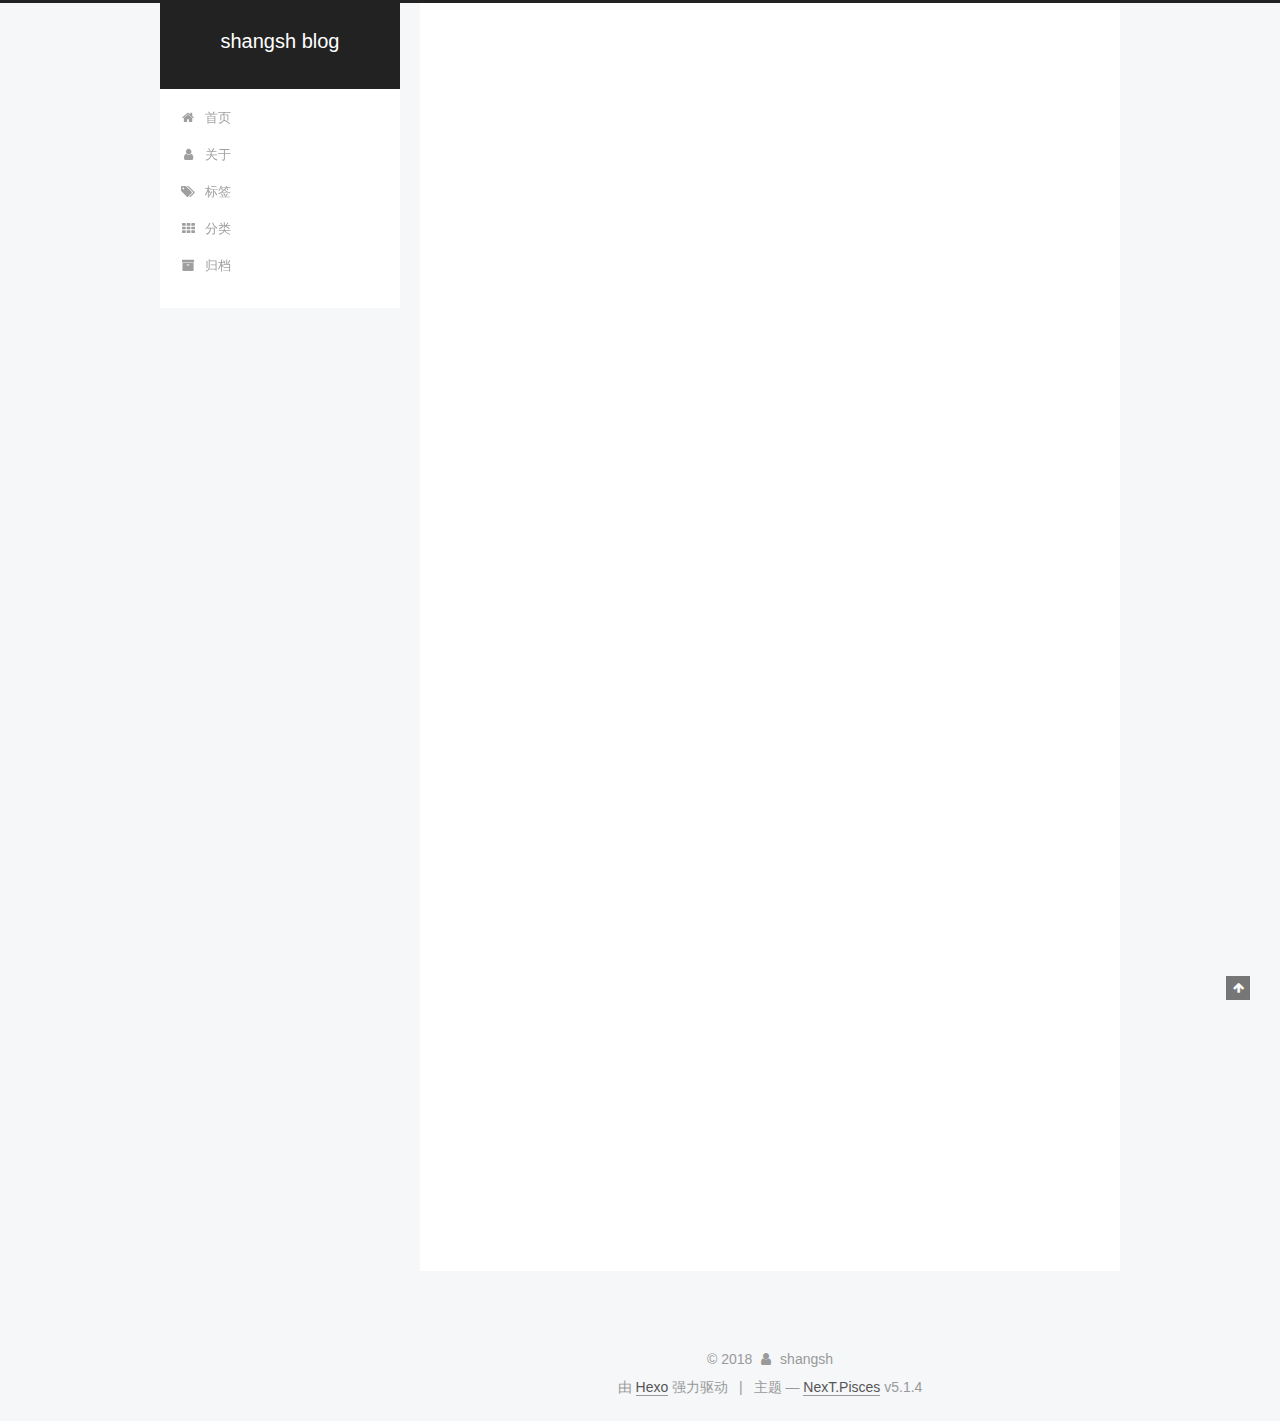
==== commit b57a4970: "Site updated: 2018-02-14 09:40:32" ====
--- a/index.html
+++ b/index.html
@@ -5,7 +5,7 @@
   
 
 
-<html class="theme-next muse use-motion" lang="zh-Hans">
+<html class="theme-next pisces use-motion" lang="zh-Hans">
 <head>
   <meta charset="UTF-8"/>
 <meta http-equiv="X-UA-Compatible" content="IE=edge" />
@@ -93,7 +93,7 @@
   var NexT = window.NexT || {};
   var CONFIG = {
     root: '/',
-    scheme: 'Muse',
+    scheme: 'Pisces',
     version: '5.1.4',
     sidebar: {"position":"left","display":"post","offset":12,"b2t":false,"scrollpercent":false,"onmobile":false},
     fancybox: true,
@@ -187,6 +187,36 @@
         </li>
       
         
+        <li class="menu-item menu-item-about">
+          <a href="/about/" rel="section">
+            
+              <i class="menu-item-icon fa fa-fw fa-user"></i> <br />
+            
+            关于
+          </a>
+        </li>
+      
+        
+        <li class="menu-item menu-item-tags">
+          <a href="/tags/" rel="section">
+            
+              <i class="menu-item-icon fa fa-fw fa-tags"></i> <br />
+            
+            标签
+          </a>
+        </li>
+      
+        
+        <li class="menu-item menu-item-categories">
+          <a href="/categories/" rel="section">
+            
+              <i class="menu-item-icon fa fa-fw fa-th"></i> <br />
+            
+            分类
+          </a>
+        </li>
+      
+        
         <li class="menu-item menu-item-archives">
           <a href="/archives/" rel="section">
             
@@ -568,7 +598,7 @@
 
 
 
-  <div class="theme-info">主题 &mdash; <a class="theme-link" target="_blank" href="https://github.com/iissnan/hexo-theme-next">NexT.Muse</a> v5.1.4</div>
+  <div class="theme-info">主题 &mdash; <a class="theme-link" target="_blank" href="https://github.com/iissnan/hexo-theme-next">NexT.Pisces</a> v5.1.4</div>
 
 
 
@@ -668,6 +698,13 @@
   
   
 
+
+  <script type="text/javascript" src="/js/src/affix.js?v=5.1.4"></script>
+
+  <script type="text/javascript" src="/js/src/schemes/pisces.js?v=5.1.4"></script>
+
+
+
   
 
   
--- a/css/main.css
+++ b/css/main.css
@@ -189,7 +189,7 @@
   font-size: 14px;
   line-height: 2;
   color: #555;
-  background: #fff;
+  background: #f5f7f9;
 }
 @media (max-width: 767px) {
   body {
@@ -653,8 +653,8 @@
 @media (min-width: 992px) {
   .full-image.full-image.full-image.full-image {
     max-width: none;
-    width: 110%;
-    margin: 25px -5%;
+    width: 118%;
+    margin: 0 -9%;
   }
 }
 .blockquote-center,
@@ -940,11 +940,11 @@
   display: inline-block;
   padding: 0 20px;
   font-size: 14px;
-  color: #fff;
-  background: #222;
-  border: 2px solid #222;
+  color: #555;
+  background: #fff;
+  border: 2px solid #555;
   text-decoration: none;
-  border-radius: 0;
+  border-radius: 2px;
   transition-property: background-color;
   transition-duration: 0.2s;
   transition-timing-function: ease-in-out;
@@ -953,8 +953,8 @@
 }
 .btn:hover {
   border-color: #222;
-  color: #222;
-  background: #fff;
+  color: #fff;
+  background: #222;
 }
 .btn +.btn {
   margin: 0 0 8px 8px;
@@ -1066,7 +1066,7 @@
   width: 24px;
   background: #222;
   font-size: 12px;
-  opacity: 1;
+  opacity: 0.6;
   color: #fff;
   cursor: pointer;
   text-align: center;
@@ -1087,7 +1087,7 @@
   }
 }
 .back-to-top.back-to-top-on {
-  bottom: 19px;
+  bottom: 30px;
 }
 .header {
   background: transparent;
@@ -1136,7 +1136,7 @@
 .site-subtitle {
   margin-top: 10px;
   font-size: 13px;
-  color: #999;
+  color: #ddd;
 }
 .use-motion .brand {
   opacity: 0;
@@ -1209,7 +1209,8 @@
   transition-timing-function: ease-in-out;
   transition-delay: 0s;
 }
-.menu .menu-item a:hover {
+.menu .menu-item a:hover,
+.menu-item-active a {
   border-bottom-color: #222;
 }
 .menu .menu-item .fa {
@@ -1738,20 +1739,20 @@
   display: block;
   margin: 0 auto;
   padding: 2px;
-  max-width: 96px;
+  max-width: 120px;
   height: auto;
-  border: 2px solid #333;
+  border: 1px solid #eee;
 }
 .site-author-name {
-  margin: 5px 0 0;
+  margin: 0;
   text-align: center;
-  color: #f5f5f5;
-  font-weight: normal;
+  color: #222;
+  font-weight: 600;
 }
 .site-description {
-  margin-top: 5px;
+  margin-top: 0;
   text-align: center;
-  font-size: 14px;
+  font-size: 13px;
   color: #999;
 }
 .site-state {
@@ -1763,7 +1764,7 @@
 .site-state-item {
   display: inline-block;
   padding: 0 15px;
-  border-left: 1px solid #333;
+  border-left: 1px solid #eee;
 }
 .site-state-item:first-child {
   border-left: none;
@@ -1776,11 +1777,11 @@
   text-align: center;
   color: inherit;
   font-weight: 600;
-  font-size: 18px;
+  font-size: 16px;
 }
 .site-state-item-name {
   font-size: 13px;
-  color: inherit;
+  color: #999;
 }
 .feed-link {
   margin-top: 20px;
@@ -1822,7 +1823,7 @@
   width: 4px;
   height: 4px;
   border-radius: 50%;
-  background: #20afff;
+  background: #a659b1;
 }
 .links-of-blogroll {
   font-size: 13px;
@@ -1860,7 +1861,7 @@
   color: #555;
 }
 .sidebar-nav li:hover {
-  color: #f5f5f5;
+  color: #fc6423;
 }
 .page-post-detail .sidebar-nav-toc {
   padding: 0 5px;
@@ -1869,11 +1870,11 @@
   margin-left: 10px;
 }
 .sidebar-nav .sidebar-nav-active {
-  color: #87daff;
-  border-bottom-color: #87daff;
+  color: #fc6423;
+  border-bottom-color: #fc6423;
 }
 .sidebar-nav .sidebar-nav-active:hover {
-  color: #87daff;
+  color: #fc6423;
 }
 .sidebar-panel {
   display: none;
@@ -1906,12 +1907,12 @@
   transition-timing-function: ease-in-out;
   transition-delay: 0s;
   transition-property: all;
-  color: #999;
-  border-bottom-color: #555;
+  color: #666;
+  border-bottom-color: #ccc;
 }
 .post-toc ol a:hover {
-  color: #ccc;
-  border-bottom-color: #ccc;
+  color: #000;
+  border-bottom-color: #000;
 }
 .post-toc .nav-item {
   overflow: hidden;
@@ -1933,14 +1934,14 @@
   display: block;
 }
 .post-toc .nav .active > a {
-  color: #87daff;
-  border-bottom-color: #87daff;
+  color: #fc6423;
+  border-bottom-color: #fc6423;
 }
 .post-toc .nav .active-current > a {
-  color: #87daff;
+  color: #fc6423;
 }
 .post-toc .nav .active-current > a:hover {
-  color: #87daff;
+  color: #fc6423;
 }
 .footer {
   font-size: 14px;
@@ -2345,6 +2346,16 @@
   transform: translate(-50%, -50%);
   color: #ccc;
 }
+@media (min-width: 768px) and (max-width: 991px) {
+  .busuanzi-count {
+    width: auto;
+  }
+}
+@media (max-width: 767px) {
+  .busuanzi-count {
+    width: auto;
+  }
+}
 .site-uv,
 .site-pv,
 .page-pv {
@@ -2580,83 +2591,403 @@
   }
 }
 .page-post-detail .sidebar-toggle-line {
-  background: #87daff;
+  background: #fc6423;
 }
 .page-post-detail .comments {
   overflow: hidden;
 }
-@media (max-width: 767px) {
-  .header-inner,
-  .container .main-inner,
+.header {
+  position: relative;
+  margin: 0 auto;
+  width: 960px;
+}
+@media (min-width: 768px) and (max-width: 991px) {
+  .header {
+    width: auto;
+  }
+}
+@media (max-width: 767px) {
+  .header {
+    width: auto;
+  }
+}
+.header-inner {
+  position: absolute;
+  top: 0;
+  overflow: hidden;
+  padding: 0;
+  width: 240px;
+  background: #fff;
+  box-shadow: initial;
+  border-radius: initial;
+}
+@media (min-width: 1600px) {
+  .container .header-inner {
+    width: 240px;
+  }
+}
+@media (min-width: 768px) and (max-width: 991px) {
+  .header-inner {
+    position: relative;
+    width: auto;
+    border-radius: initial;
+  }
+}
+@media (max-width: 767px) {
+  .header-inner {
+    position: relative;
+    width: auto;
+    border-radius: initial;
+  }
+}
+.main:before,
+.main:after {
+  content: " ";
+  display: table;
+}
+.main:after {
+  clear: both;
+}
+@media (min-width: 768px) and (max-width: 991px) {
+  .main {
+    padding-bottom: 100px;
+  }
+}
+@media (max-width: 767px) {
+  .main {
+    padding-bottom: 100px;
+  }
+}
+.container .main-inner {
+  width: 960px;
+}
+@media (min-width: 768px) and (max-width: 991px) {
+  .container .main-inner {
+    width: auto;
+  }
+}
+@media (max-width: 767px) {
+  .container .main-inner {
+    width: auto;
+  }
+}
+.content-wrap {
+  float: right;
+  box-sizing: border-box;
+  padding: 40px;
+  width: 700px;
+  background: #fff;
+  min-height: 700px;
+  box-shadow: initial;
+  border-radius: initial;
+}
+@media (min-width: 768px) and (max-width: 991px) {
+  .content-wrap {
+    width: 100%;
+    padding: 20px;
+    border-radius: initial;
+  }
+}
+@media (max-width: 767px) {
+  .content-wrap {
+    width: 100%;
+    padding: 20px;
+    min-height: auto;
+    border-radius: initial;
+  }
+}
+.sidebar {
+  position: static;
+  float: left;
+  margin-top: 300px;
+  width: 240px;
+  background: #f5f7f9;
+  box-shadow: none;
+}
+@media (min-width: 768px) and (max-width: 991px) {
+  .sidebar {
+    display: none;
+  }
+}
+@media (max-width: 767px) {
+  .sidebar {
+    display: none;
+  }
+}
+.sidebar-toggle {
+  display: none;
+}
+.footer-inner {
+  width: 960px;
+  padding-left: 260px;
+}
+@media (min-width: 768px) and (max-width: 991px) {
   .footer-inner {
     width: auto;
-  }
-}
-embed {
-  display: block;
-  margin: 0px auto 25px auto;
-}
-.custom-logo .site-meta-headline {
-  text-align: center;
-}
-.custom-logo .brand {
+    padding-left: 0 !important;
+    padding-right: 0 !important;
+  }
+}
+@media (max-width: 767px) {
+  .footer-inner {
+    width: auto;
+    padding-left: 0 !important;
+    padding-right: 0 !important;
+  }
+}
+.sidebar-position-right .header-inner {
+  right: 0;
+}
+.sidebar-position-right .content-wrap {
+  float: left;
+}
+.sidebar-position-right .sidebar {
+  float: right;
+}
+.sidebar-position-right .footer-inner {
+  padding-left: 0;
+  padding-right: 260px;
+}
+.site-brand-wrapper {
+  position: relative;
+}
+.site-meta {
+  padding: 20px 0;
+  color: #fff;
+  background: #222;
+}
+@media (min-width: 768px) and (max-width: 991px) {
+  .site-meta {
+    box-shadow: 0 0 16px rgba(0,0,0,0.5);
+  }
+}
+@media (max-width: 767px) {
+  .site-meta {
+    box-shadow: 0 0 16px rgba(0,0,0,0.5);
+  }
+}
+.brand {
+  padding: 0;
   background: none;
 }
-.custom-logo .site-title {
-  margin: 10px auto 0;
-  font-size: 24px;
-  color: #222;
-}
-.custom-logo .site-title a {
-  border: none;
-}
-.custom-logo-image {
-  margin: 0 auto;
-  padding: 5px;
-  max-width: 150px;
-  background: #fff;
-}
-@media (max-width: 767px) {
-  .site-nav {
-    position: absolute;
-    left: 0;
-    top: 52px;
-    margin: 0;
-    width: 100%;
-    padding: 0;
-    background: #fff;
-    border-bottom: 1px solid #ddd;
-    z-index: 1030;
-  }
-}
-@media (max-width: 767px) {
-  .menu {
-    text-align: left;
-  }
-}
-@media (max-width: 767px) {
-  .menu .menu-item {
-    display: block;
-    margin: 0 10px;
-    vertical-align: top;
-  }
-}
-@media (max-width: 767px) {
-  .menu .menu-item br {
-    display: none;
-  }
-}
-@media (max-width: 767px) {
-  .menu .menu-item a {
-    padding: 5px 10px;
-  }
-}
-.menu .menu-item .fa {
-  margin-right: 0;
+.brand:hover {
+  color: #fff;
+}
+.site-subtitle {
+  margin: 10px 10px 0;
+  font-weight: initial;
 }
 .site-search form {
   display: none;
 }
+.site-nav {
+  border-top: none;
+}
+@media (min-width: 768px) and (max-width: 991px) {
+  .site-nav {
+    display: none !important;
+  }
+}
+@media (min-width: 768px) and (max-width: 991px) {
+  .site-nav-on {
+    display: block !important;
+  }
+}
+.menu .menu-item {
+  display: block;
+  margin: 0;
+}
+.menu .menu-item a {
+  position: relative;
+  box-sizing: border-box;
+  padding: 5px 20px;
+  text-align: left;
+  line-height: inherit;
+  transition-property: background-color;
+  transition-duration: 0.2s;
+  transition-timing-function: ease-in-out;
+  transition-delay: 0s;
+}
+.menu .menu-item a:hover,
+.menu-item-active a {
+  background: #f9f9f9;
+  border-bottom-color: #fff;
+}
+.menu .menu-item br {
+  display: none;
+}
+.menu-item-active a:after {
+  content: " ";
+  position: absolute;
+  top: 50%;
+  margin-top: -3px;
+  right: 15px;
+  width: 6px;
+  height: 6px;
+  border-radius: 50%;
+  background-color: #bbb;
+}
+.btn-bar {
+  background-color: #fff;
+}
+.site-nav-toggle {
+  left: 20px;
+  top: 50%;
+  -webkit-transform: translateY(-50%);
+  -webkit-transform: translateY(-50%);
+  -moz-transform: translateY(-50%);
+  -ms-transform: translateY(-50%);
+  -o-transform: translateY(-50%);
+  transform: translateY(-50%);
+}
+@media (min-width: 768px) and (max-width: 991px) {
+  .site-nav-toggle {
+    display: block;
+  }
+}
+.use-motion .sidebar .motion-element {
+  opacity: 1;
+}
+.sidebar {
+  margin-left: -100%;
+  right: auto;
+  bottom: auto;
+  -webkit-transform: none;
+}
+.sidebar-inner {
+  box-sizing: border-box;
+  width: 240px;
+  color: #555;
+  background: #fff;
+  box-shadow: initial;
+  border-radius: initial;
+  opacity: 0;
+}
+.sidebar-inner.affix {
+  position: fixed;
+  top: 12px;
+}
+.sidebar-inner.affix-bottom {
+  position: absolute;
+}
+.site-overview {
+  text-align: left;
+}
+.site-author:before,
+.site-author:after {
+  content: " ";
+  display: table;
+}
+.site-author:after {
+  clear: both;
+}
+.sidebar a {
+  color: #555;
+}
+.sidebar a:hover {
+  color: #222;
+}
+.site-state-item {
+  padding: 0 10px;
+}
+.links-of-author-item a:before {
+  display: none;
+}
+.links-of-author-item a {
+  border-bottom: none;
+  text-decoration: underline;
+}
+.feed-link {
+  border-top: 1px dotted #ccc;
+  border-bottom: 1px dotted #ccc;
+  text-align: center;
+}
+.feed-link a {
+  display: block;
+  color: #fc6423;
+  border: none;
+}
+.feed-link a:hover {
+  background: none;
+  color: #e34603;
+}
+.feed-link a:hover i {
+  color: #e34603;
+}
+.links-of-author {
+  display: flex;
+  flex-wrap: wrap;
+  justify-content: center;
+}
+.links-of-author-item {
+  margin: 5px 0 0;
+  width: 50%;
+}
+.links-of-author-item a {
+  max-width: 216px;
+  box-sizing: border-box;
+  display: inline-block;
+  margin-right: 0;
+  margin-bottom: 0;
+  padding: 0 5px;
+  overflow: hidden;
+  white-space: nowrap;
+  text-overflow: ellipsis;
+}
+.links-of-author-item a {
+  display: block;
+  text-decoration: none;
+}
+.links-of-author-item a:hover {
+  border-radius: 4px;
+  background: #eee;
+}
+.links-of-author-item .fa {
+  margin-right: 2px;
+  font-size: 16px;
+}
+.links-of-author-item .fa-globe {
+  font-size: 15px;
+}
+.links-of-blogroll {
+  text-align: center;
+  margin-top: 20px;
+  padding: 3px 0 0;
+  border-top: 1px dotted #ccc;
+}
+.links-of-blogroll-title {
+  margin-top: 0;
+}
+.links-of-blogroll-item {
+  padding: 0;
+}
+.links-of-blogroll-inline:before,
+.links-of-blogroll-inline:after {
+  content: " ";
+  display: table;
+}
+.links-of-blogroll-inline:after {
+  clear: both;
+}
 .links-of-blogroll-inline .links-of-blogroll-item {
-  display: inline-block;
-}
+  margin: 5px 0 0;
+  width: 50%;
+  display: inline-block;
+  width: unset;
+}
+.links-of-blogroll-inline .links-of-blogroll-item a {
+  max-width: 216px;
+  box-sizing: border-box;
+  display: inline-block;
+  margin-right: 0;
+  margin-bottom: 0;
+  padding: 0 5px;
+  overflow: hidden;
+  white-space: nowrap;
+  text-overflow: ellipsis;
+}
+@media (max-width: 767px) {
+  .post-body {
+    text-align: justify;
+  }
+}
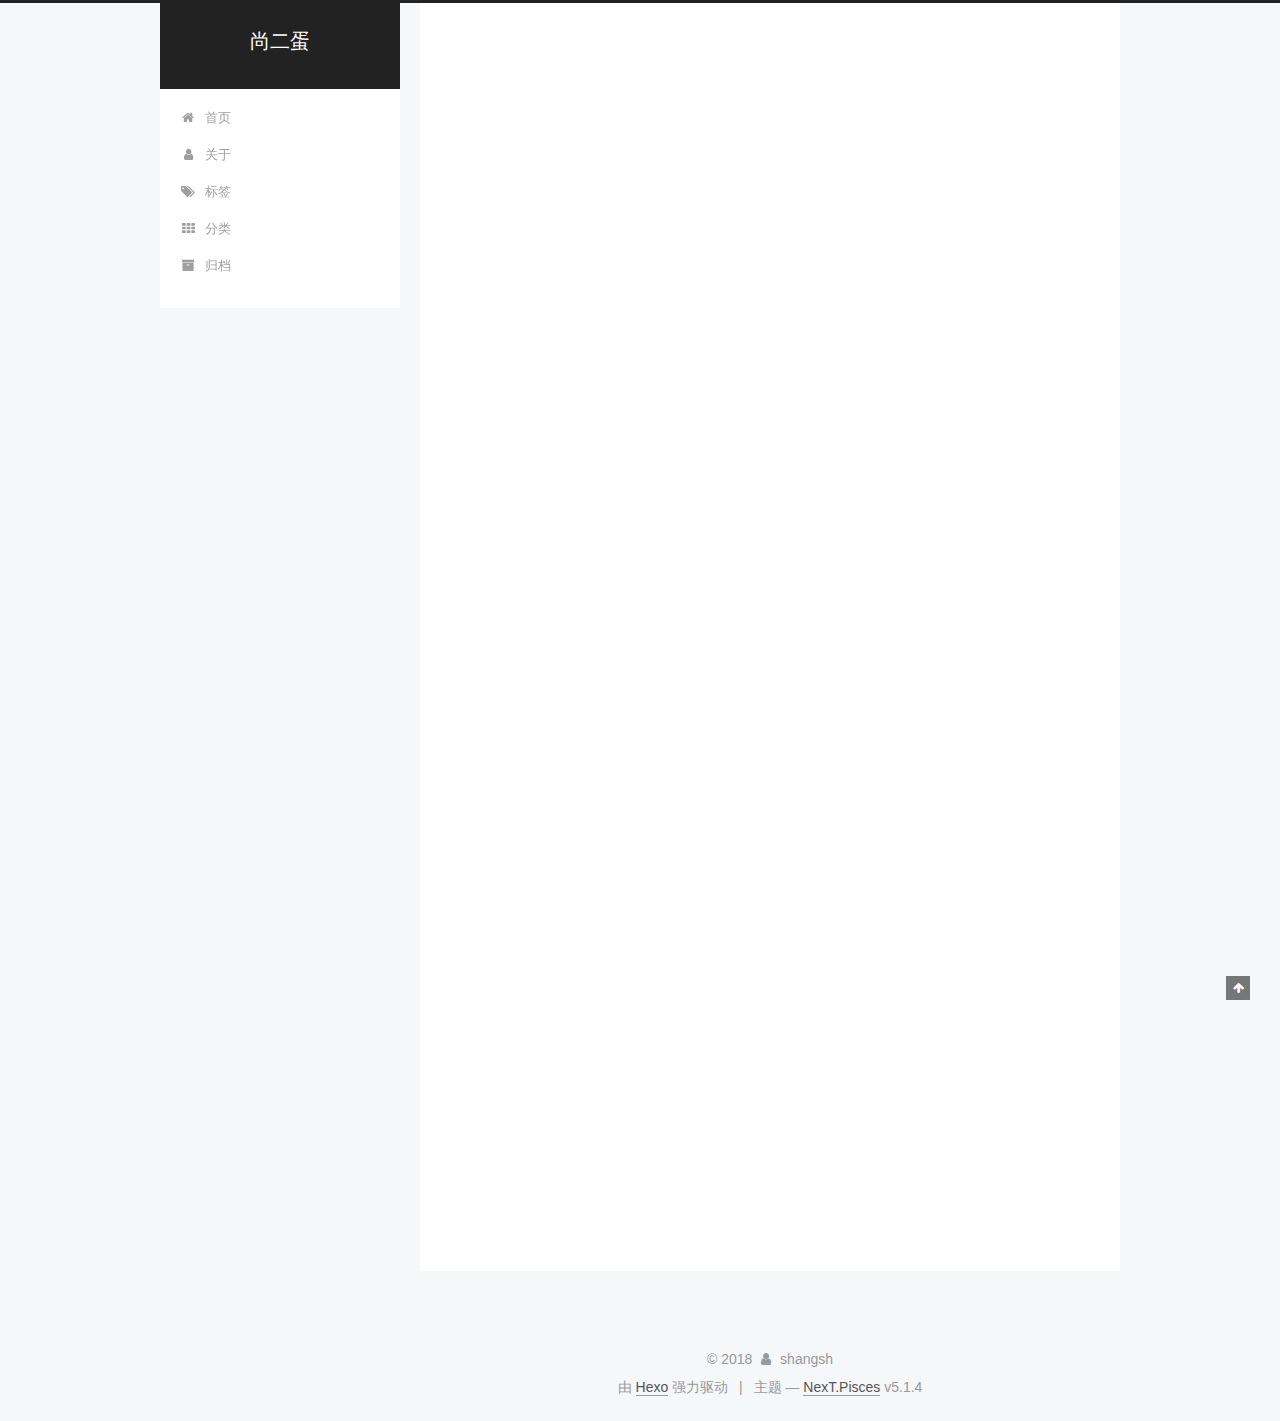
==== commit 2ca9e0d5: "Site updated: 2018-02-14 09:41:53" ====
--- a/index.html
+++ b/index.html
@@ -80,12 +80,12 @@
 
 
 <meta property="og:type" content="website">
-<meta property="og:title" content="shangsh blog">
+<meta property="og:title" content="尚二蛋">
 <meta property="og:url" content="http://yoursite.com/index.html">
-<meta property="og:site_name" content="shangsh blog">
+<meta property="og:site_name" content="尚二蛋">
 <meta property="og:locale" content="zh-Hans">
 <meta name="twitter:card" content="summary">
-<meta name="twitter:title" content="shangsh blog">
+<meta name="twitter:title" content="尚二蛋">
 
 
 
@@ -121,7 +121,7 @@
 
 
 
-  <title>shangsh blog</title>
+  <title>尚二蛋</title>
   
 
 
@@ -152,7 +152,7 @@
     <div class="custom-logo-site-title">
       <a href="/"  class="brand" rel="start">
         <span class="logo-line-before"><i></i></span>
-        <span class="site-title">shangsh blog</span>
+        <span class="site-title">尚二蛋</span>
         <span class="logo-line-after"><i></i></span>
       </a>
     </div>
@@ -268,7 +268,7 @@
     </span>
 
     <span hidden itemprop="publisher" itemscope itemtype="http://schema.org/Organization">
-      <meta itemprop="name" content="shangsh blog">
+      <meta itemprop="name" content="尚二蛋">
     </span>
 
     
@@ -387,7 +387,7 @@
     </span>
 
     <span hidden itemprop="publisher" itemscope itemtype="http://schema.org/Organization">
-      <meta itemprop="name" content="shangsh blog">
+      <meta itemprop="name" content="尚二蛋">
     </span>
 
     
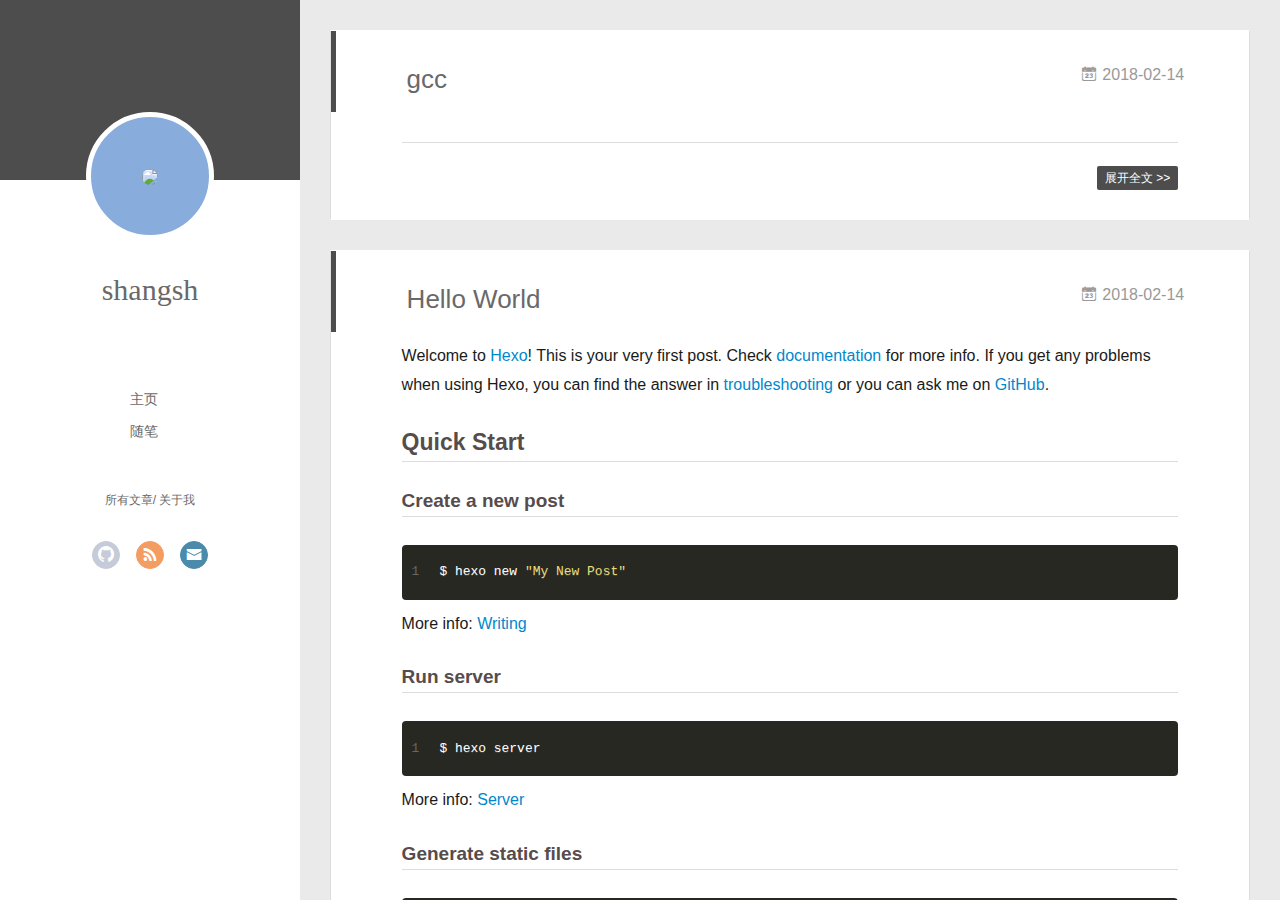
==== commit a3769606: "Site updated: 2018-02-15 00:54:50" ====
--- a/index.html
+++ b/index.html
@@ -1,455 +1,232 @@
 <!DOCTYPE html>
-
-
-
-  
-
-
-<html class="theme-next pisces use-motion" lang="zh-Hans">
+<html>
 <head>
-  <meta charset="UTF-8"/>
-<meta http-equiv="X-UA-Compatible" content="IE=edge" />
-<meta name="viewport" content="width=device-width, initial-scale=1, maximum-scale=1"/>
-<meta name="theme-color" content="#222">
-
-
-
-
-
-
-
-
-
-<meta http-equiv="Cache-Control" content="no-transform" />
-<meta http-equiv="Cache-Control" content="no-siteapp" />
-
-
-
-
-
-
-
-
-
-
-
-
-
-
-
-
-  
-  
-  <link href="/lib/fancybox/source/jquery.fancybox.css?v=2.1.5" rel="stylesheet" type="text/css" />
-
-
-
-
-
-
-
-<link href="/lib/font-awesome/css/font-awesome.min.css?v=4.6.2" rel="stylesheet" type="text/css" />
-
-<link href="/css/main.css?v=5.1.4" rel="stylesheet" type="text/css" />
-
-
-  <link rel="apple-touch-icon" sizes="180x180" href="/images/apple-touch-icon-next.png?v=5.1.4">
-
-
-  <link rel="icon" type="image/png" sizes="32x32" href="/images/favicon-32x32-next.png?v=5.1.4">
-
-
-  <link rel="icon" type="image/png" sizes="16x16" href="/images/favicon-16x16-next.png?v=5.1.4">
-
-
-  <link rel="mask-icon" href="/images/logo.svg?v=5.1.4" color="#222">
-
-
-
-
-
-  <meta name="keywords" content="Hexo, NexT" />
-
-
-
-
-
-
-
-
-
-
-<meta property="og:type" content="website">
+  <meta charset="utf-8">
+  
+  <meta name="renderer" content="webkit">
+  <meta http-equiv="X-UA-Compatible" content="IE=edge" >
+  <link rel="dns-prefetch" href="http://yoursite.com">
+  <title>尚二蛋</title>
+  <meta name="viewport" content="width=device-width, initial-scale=1, maximum-scale=1">
+  <meta property="og:type" content="website">
 <meta property="og:title" content="尚二蛋">
 <meta property="og:url" content="http://yoursite.com/index.html">
 <meta property="og:site_name" content="尚二蛋">
 <meta property="og:locale" content="zh-Hans">
 <meta name="twitter:card" content="summary">
 <meta name="twitter:title" content="尚二蛋">
-
-
-
-<script type="text/javascript" id="hexo.configurations">
-  var NexT = window.NexT || {};
-  var CONFIG = {
-    root: '/',
-    scheme: 'Pisces',
-    version: '5.1.4',
-    sidebar: {"position":"left","display":"post","offset":12,"b2t":false,"scrollpercent":false,"onmobile":false},
-    fancybox: true,
-    tabs: true,
-    motion: {"enable":true,"async":false,"transition":{"post_block":"fadeIn","post_header":"slideDownIn","post_body":"slideDownIn","coll_header":"slideLeftIn","sidebar":"slideUpIn"}},
-    duoshuo: {
-      userId: '0',
-      author: '博主'
-    },
-    algolia: {
-      applicationID: '',
-      apiKey: '',
-      indexName: '',
-      hits: {"per_page":10},
-      labels: {"input_placeholder":"Search for Posts","hits_empty":"We didn't find any results for the search: ${query}","hits_stats":"${hits} results found in ${time} ms"}
+  
+    <link rel="alternative" href="/atom.xml" title="尚二蛋" type="application/atom+xml">
+  
+  
+    <link rel="icon" href="/favicon.png">
+  
+  <link rel="stylesheet" type="text/css" href="/./main.0cf68a.css">
+  <style type="text/css">
+  
+    #container.show {
+      background: linear-gradient(200deg,#a0cfe4,#e8c37e);
     }
-  };
-</script>
-
-
-
-  <link rel="canonical" href="http://yoursite.com/"/>
-
-
-
-
-
-  <title>尚二蛋</title>
-  
-
-
-
-
-
-
-
+  </style>
+  
+
+  
 
 </head>
 
-<body itemscope itemtype="http://schema.org/WebPage" lang="zh-Hans">
-
-  
-  
-    
-  
-
-  <div class="container sidebar-position-left 
-  page-home">
-    <div class="headband"></div>
-
-    <header id="header" class="header" itemscope itemtype="http://schema.org/WPHeader">
-      <div class="header-inner"><div class="site-brand-wrapper">
-  <div class="site-meta ">
-    
-
-    <div class="custom-logo-site-title">
-      <a href="/"  class="brand" rel="start">
-        <span class="logo-line-before"><i></i></span>
-        <span class="site-title">尚二蛋</span>
-        <span class="logo-line-after"><i></i></span>
-      </a>
-    </div>
-      
-        <p class="site-subtitle"></p>
-      
-  </div>
-
-  <div class="site-nav-toggle">
-    <button>
-      <span class="btn-bar"></span>
-      <span class="btn-bar"></span>
-      <span class="btn-bar"></span>
-    </button>
-  </div>
+<body>
+  <div id="container" q-class="show:isCtnShow">
+    <canvas id="anm-canvas" class="anm-canvas"></canvas>
+    <div class="left-col" q-class="show:isShow">
+      
+<div class="overlay" style="background: #4d4d4d"></div>
+<div class="intrude-less">
+	<header id="header" class="inner">
+		<a href="/" class="profilepic">
+			<img src="https://avatars1.githubusercontent.com/u/13687222" class="js-avatar">
+		</a>
+		<hgroup>
+		  <h1 class="header-author"><a href="/">shangsh</a></h1>
+		</hgroup>
+		
+
+		<nav class="header-menu">
+			<ul>
+			
+				<li><a href="/">主页</a></li>
+	        
+				<li><a href="/tags/随笔/">随笔</a></li>
+	        
+			</ul>
+		</nav>
+		<nav class="header-smart-menu">
+    		
+    			
+    			<a q-on="click: openSlider(e, 'innerArchive')" href="javascript:void(0)">所有文章</a>
+    			
+            
+    			
+    			<a q-on="click: openSlider(e, 'aboutme')" href="javascript:void(0)">关于我</a>
+    			
+            
+		</nav>
+		<nav class="header-nav">
+			<div class="social">
+				
+					<a class="github" target="_blank" href="https://github.com/shangsh" title="github"><i class="icon-github"></i></a>
+		        
+					<a class="rss" target="_blank" href="#" title="rss"><i class="icon-rss"></i></a>
+		        
+					<a class="mail" target="_blank" href="mailto:shang2dan@126.com" title="mail"><i class="icon-mail"></i></a>
+		        
+			</div>
+		</nav>
+	</header>		
 </div>
 
-<nav class="site-nav">
-  
-
-  
-    <ul id="menu" class="menu">
-      
-        
-        <li class="menu-item menu-item-home">
-          <a href="/" rel="section">
+    </div>
+    <div class="mid-col" q-class="show:isShow,hide:isShow|isFalse">
+      
+<nav id="mobile-nav">
+  	<div class="overlay js-overlay" style="background: #4d4d4d"></div>
+	<div class="btnctn js-mobile-btnctn">
+  		<div class="slider-trigger list" q-on="click: openSlider(e)"><i class="icon icon-sort"></i></div>
+	</div>
+	<div class="intrude-less">
+		<header id="header" class="inner">
+			<div class="profilepic">
+				<img src="https://avatars1.githubusercontent.com/u/13687222" class="js-avatar">
+			</div>
+			<hgroup>
+			  <h1 class="header-author js-header-author">shangsh</h1>
+			</hgroup>
+			
+			
+			
+				
+			
+				
+			
+			
+			
+			<nav class="header-nav">
+				<div class="social">
+					
+						<a class="github" target="_blank" href="https://github.com/shangsh" title="github"><i class="icon-github"></i></a>
+			        
+						<a class="rss" target="_blank" href="#" title="rss"><i class="icon-rss"></i></a>
+			        
+						<a class="mail" target="_blank" href="mailto:shang2dan@126.com" title="mail"><i class="icon-mail"></i></a>
+			        
+				</div>
+			</nav>
+
+			<nav class="header-menu js-header-menu">
+				<ul style="width: 50%">
+				
+				
+					<li style="width: 50%"><a href="/">主页</a></li>
+		        
+					<li style="width: 50%"><a href="/tags/随笔/">随笔</a></li>
+		        
+				</ul>
+			</nav>
+		</header>				
+	</div>
+	<div class="mobile-mask" style="display:none" q-show="isShow"></div>
+</nav>
+
+      <div id="wrapper" class="body-wrap">
+        <div class="menu-l">
+          <div class="canvas-wrap">
+            <canvas data-colors="#eaeaea" data-sectionHeight="100" data-contentId="js-content" id="myCanvas1" class="anm-canvas"></canvas>
+          </div>
+          <div id="js-content" class="content-ll">
             
-              <i class="menu-item-icon fa fa-fw fa-home"></i> <br />
-            
-            首页
-          </a>
-        </li>
-      
-        
-        <li class="menu-item menu-item-about">
-          <a href="/about/" rel="section">
-            
-              <i class="menu-item-icon fa fa-fw fa-user"></i> <br />
-            
-            关于
-          </a>
-        </li>
-      
-        
-        <li class="menu-item menu-item-tags">
-          <a href="/tags/" rel="section">
-            
-              <i class="menu-item-icon fa fa-fw fa-tags"></i> <br />
-            
-            标签
-          </a>
-        </li>
-      
-        
-        <li class="menu-item menu-item-categories">
-          <a href="/categories/" rel="section">
-            
-              <i class="menu-item-icon fa fa-fw fa-th"></i> <br />
-            
-            分类
-          </a>
-        </li>
-      
-        
-        <li class="menu-item menu-item-archives">
-          <a href="/archives/" rel="section">
-            
-              <i class="menu-item-icon fa fa-fw fa-archive"></i> <br />
-            
-            归档
-          </a>
-        </li>
-      
-
-      
-    </ul>
-  
-
-  
-</nav>
-
-
-
- </div>
-    </header>
-
-    <main id="main" class="main">
-      <div class="main-inner">
-        <div class="content-wrap">
-          <div id="content" class="content">
-            
-  <section id="posts" class="posts-expand">
-    
-      
-
-  
-
-  
-  
-  
-
-  <article class="post post-type-normal" itemscope itemtype="http://schema.org/Article">
-  
-  
-  
-  <div class="post-block">
-    <link itemprop="mainEntityOfPage" href="http://yoursite.com/2018/02/14/gcc/">
-
-    <span hidden itemprop="author" itemscope itemtype="http://schema.org/Person">
-      <meta itemprop="name" content="shangsh">
-      <meta itemprop="description" content="">
-      <meta itemprop="image" content="/images/avatar.gif">
-    </span>
-
-    <span hidden itemprop="publisher" itemscope itemtype="http://schema.org/Organization">
-      <meta itemprop="name" content="尚二蛋">
-    </span>
-
-    
-      <header class="post-header">
-
-        
-        
-          <h1 class="post-title" itemprop="name headline">
-                
-                <a class="post-title-link" href="/2018/02/14/gcc/" itemprop="url">gcc</a></h1>
-        
-
-        <div class="post-meta">
-          <span class="post-time">
-            
-              <span class="post-meta-item-icon">
-                <i class="fa fa-calendar-o"></i>
-              </span>
-              
-                <span class="post-meta-item-text">发表于</span>
-              
-              <time title="创建于" itemprop="dateCreated datePublished" datetime="2018-02-14T09:11:04+08:00">
-                2018-02-14
-              </time>
-            
-
-            
-
-            
-          </span>
-
-          
-
-          
-            
-          
-
-          
-          
-
-          
-
-          
-
-          
-
-        </div>
+  
+    <article id="post-gcc" class="article article-type-post  article-index" itemscope itemprop="blogPost">
+  <div class="article-inner">
+    
+      <header class="article-header">
+        
+  
+    <h1 itemprop="name">
+      <a class="article-title" href="/2018/02/14/gcc/">gcc</a>
+    </h1>
+  
+
+        
+        <a href="/2018/02/14/gcc/" class="archive-article-date">
+  	<time datetime="2018-02-14T01:11:04.000Z" itemprop="datePublished"><i class="icon-calendar icon"></i>2018-02-14</time>
+</a>
+        
       </header>
     
-
-    
-    
-    
-    <div class="post-body" itemprop="articleBody">
-
-      
-      
-
-      
-        
-          
-            
-          
-        
-      
-    </div>
-    
-    
-    
-
-    
-
-    
-
-    
-
-    <footer class="post-footer">
-      
-
-      
-
-      
-
-      
-      
-        <div class="post-eof"></div>
-      
-    </footer>
-  </div>
-  
-  
-  
-  </article>
-
-
-    
-      
-
-  
-
-  
-  
-  
-
-  <article class="post post-type-normal" itemscope itemtype="http://schema.org/Article">
-  
-  
-  
-  <div class="post-block">
-    <link itemprop="mainEntityOfPage" href="http://yoursite.com/2018/02/14/hello-world/">
-
-    <span hidden itemprop="author" itemscope itemtype="http://schema.org/Person">
-      <meta itemprop="name" content="shangsh">
-      <meta itemprop="description" content="">
-      <meta itemprop="image" content="/images/avatar.gif">
-    </span>
-
-    <span hidden itemprop="publisher" itemscope itemtype="http://schema.org/Organization">
-      <meta itemprop="name" content="尚二蛋">
-    </span>
-
-    
-      <header class="post-header">
-
-        
-        
-          <h1 class="post-title" itemprop="name headline">
-                
-                <a class="post-title-link" href="/2018/02/14/hello-world/" itemprop="url">Hello World</a></h1>
-        
-
-        <div class="post-meta">
-          <span class="post-time">
-            
-              <span class="post-meta-item-icon">
-                <i class="fa fa-calendar-o"></i>
-              </span>
-              
-                <span class="post-meta-item-text">发表于</span>
-              
-              <time title="创建于" itemprop="dateCreated datePublished" datetime="2018-02-14T08:32:41+08:00">
-                2018-02-14
-              </time>
-            
-
-            
-
-            
-          </span>
-
-          
-
-          
-            
-          
-
-          
-          
-
-          
-
-          
-
-          
-
-        </div>
+    <div class="article-entry" itemprop="articleBody">
+      
+        
+      
+
+      
+    </div>
+    <div class="article-info article-info-index">
+      
+      
+      
+
+      
+        <p class="article-more-link">
+          <a class="article-more-a" href="/2018/02/14/gcc/">展开全文 >></a>
+        </p>
+      
+
+      
+      <div class="clearfix"></div>
+    </div>
+  </div>
+</article>
+
+<aside class="wrap-side-operation">
+    <div class="mod-side-operation">
+        
+        <div class="jump-container" id="js-jump-container" style="display:none;">
+            <a href="javascript:void(0)" class="mod-side-operation__jump-to-top">
+                <i class="icon-font icon-back"></i>
+            </a>
+            <div id="js-jump-plan-container" class="jump-plan-container" style="top: -11px;">
+                <i class="icon-font icon-plane jump-plane"></i>
+            </div>
+        </div>
+        
+        
+    </div>
+</aside>
+
+
+
+
+  
+    <article id="post-hello-world" class="article article-type-post  article-index" itemscope itemprop="blogPost">
+  <div class="article-inner">
+    
+      <header class="article-header">
+        
+  
+    <h1 itemprop="name">
+      <a class="article-title" href="/2018/02/14/hello-world/">Hello World</a>
+    </h1>
+  
+
+        
+        <a href="/2018/02/14/hello-world/" class="archive-article-date">
+  	<time datetime="2018-02-14T00:32:41.066Z" itemprop="datePublished"><i class="icon-calendar icon"></i>2018-02-14</time>
+</a>
+        
       </header>
     
-
-    
-    
-    
-    <div class="post-body" itemprop="articleBody">
-
-      
-      
-
-      
-        
-          
-            <p>Welcome to <a href="https://hexo.io/" target="_blank" rel="noopener">Hexo</a>! This is your very first post. Check <a href="https://hexo.io/docs/" target="_blank" rel="noopener">documentation</a> for more info. If you get any problems when using Hexo, you can find the answer in <a href="https://hexo.io/docs/troubleshooting.html" target="_blank" rel="noopener">troubleshooting</a> or you can ask me on <a href="https://github.com/hexojs/hexo/issues" target="_blank" rel="noopener">GitHub</a>.</p>
+    <div class="article-entry" itemprop="articleBody">
+      
+        <p>Welcome to <a href="https://hexo.io/" target="_blank" rel="noopener">Hexo</a>! This is your very first post. Check <a href="https://hexo.io/docs/" target="_blank" rel="noopener">documentation</a> for more info. If you get any problems when using Hexo, you can find the answer in <a href="https://hexo.io/docs/troubleshooting.html" target="_blank" rel="noopener">troubleshooting</a> or you can ask me on <a href="https://github.com/hexojs/hexo/issues" target="_blank" rel="noopener">GitHub</a>.</p>
 <h2 id="Quick-Start"><a href="#Quick-Start" class="headerlink" title="Quick Start"></a>Quick Start</h2><h3 id="Create-a-new-post"><a href="#Create-a-new-post" class="headerlink" title="Create a new post"></a>Create a new post</h3><figure class="highlight bash"><table><tr><td class="gutter"><pre><span class="line">1</span><br></pre></td><td class="code"><pre><span class="line">$ hexo new <span class="string">"My New Post"</span></span><br></pre></td></tr></table></figure>
 <p>More info: <a href="https://hexo.io/docs/writing.html" target="_blank" rel="noopener">Writing</a></p>
 <h3 id="Run-server"><a href="#Run-server" class="headerlink" title="Run server"></a>Run server</h3><figure class="highlight bash"><table><tr><td class="gutter"><pre><span class="line">1</span><br></pre></td><td class="code"><pre><span class="line">$ hexo server</span><br></pre></td></tr></table></figure>
@@ -459,314 +236,253 @@
 <h3 id="Deploy-to-remote-sites"><a href="#Deploy-to-remote-sites" class="headerlink" title="Deploy to remote sites"></a>Deploy to remote sites</h3><figure class="highlight bash"><table><tr><td class="gutter"><pre><span class="line">1</span><br></pre></td><td class="code"><pre><span class="line">$ hexo deploy</span><br></pre></td></tr></table></figure>
 <p>More info: <a href="https://hexo.io/docs/deployment.html" target="_blank" rel="noopener">Deployment</a></p>
 
-          
-        
-      
-    </div>
-    
-    
-    
-
-    
-
-    
-
-    
-
-    <footer class="post-footer">
-      
-
-      
-
-      
-
-      
-      
-        <div class="post-eof"></div>
-      
-    </footer>
-  </div>
-  
-  
-  
-  </article>
-
-
-    
-  </section>
-
+      
+
+      
+    </div>
+    <div class="article-info article-info-index">
+      
+      
+      
+
+      
+        <p class="article-more-link">
+          <a class="article-more-a" href="/2018/02/14/hello-world/">展开全文 >></a>
+        </p>
+      
+
+      
+      <div class="clearfix"></div>
+    </div>
+  </div>
+</article>
+
+<aside class="wrap-side-operation">
+    <div class="mod-side-operation">
+        
+        <div class="jump-container" id="js-jump-container" style="display:none;">
+            <a href="javascript:void(0)" class="mod-side-operation__jump-to-top">
+                <i class="icon-font icon-back"></i>
+            </a>
+            <div id="js-jump-plan-container" class="jump-plan-container" style="top: -11px;">
+                <i class="icon-font icon-plane jump-plane"></i>
+            </div>
+        </div>
+        
+        
+    </div>
+</aside>
+
+
+
+
+  
   
 
 
           </div>
-          
-
-
-          
-
-        </div>
-        
-          
-  
-  <div class="sidebar-toggle">
-    <div class="sidebar-toggle-line-wrap">
-      <span class="sidebar-toggle-line sidebar-toggle-line-first"></span>
-      <span class="sidebar-toggle-line sidebar-toggle-line-middle"></span>
-      <span class="sidebar-toggle-line sidebar-toggle-line-last"></span>
-    </div>
-  </div>
-
-  <aside id="sidebar" class="sidebar">
-    
-    <div class="sidebar-inner">
-
-      
-
-      
-
-      <section class="site-overview-wrap sidebar-panel sidebar-panel-active">
-        <div class="site-overview">
-          <div class="site-author motion-element" itemprop="author" itemscope itemtype="http://schema.org/Person">
+        </div>
+      </div>
+      <footer id="footer">
+  <div class="outer">
+    <div id="footer-info">
+    	<div class="footer-left">
+    		&copy; 2018 shangsh
+    	</div>
+      	<div class="footer-right">
+      		<a href="http://hexo.io/" target="_blank">Hexo</a>  Theme <a href="https://github.com/litten/hexo-theme-yilia" target="_blank">Yilia</a> by Litten
+      	</div>
+    </div>
+  </div>
+</footer>
+    </div>
+    <script>
+	var yiliaConfig = {
+		mathjax: false,
+		isHome: true,
+		isPost: false,
+		isArchive: false,
+		isTag: false,
+		isCategory: false,
+		open_in_new: false,
+		toc_hide_index: true,
+		root: "/",
+		innerArchive: true,
+		showTags: false
+	}
+</script>
+
+<script>!function(t){function n(e){if(r[e])return r[e].exports;var i=r[e]={exports:{},id:e,loaded:!1};return t[e].call(i.exports,i,i.exports,n),i.loaded=!0,i.exports}var r={};n.m=t,n.c=r,n.p="./",n(0)}([function(t,n,r){r(195),t.exports=r(191)},function(t,n,r){var e=r(3),i=r(52),o=r(27),u=r(28),c=r(53),f="prototype",a=function(t,n,r){var s,l,h,v,p=t&a.F,d=t&a.G,y=t&a.S,g=t&a.P,b=t&a.B,m=d?e:y?e[n]||(e[n]={}):(e[n]||{})[f],x=d?i:i[n]||(i[n]={}),w=x[f]||(x[f]={});d&&(r=n);for(s in r)l=!p&&m&&void 0!==m[s],h=(l?m:r)[s],v=b&&l?c(h,e):g&&"function"==typeof h?c(Function.call,h):h,m&&u(m,s,h,t&a.U),x[s]!=h&&o(x,s,v),g&&w[s]!=h&&(w[s]=h)};e.core=i,a.F=1,a.G=2,a.S=4,a.P=8,a.B=16,a.W=32,a.U=64,a.R=128,t.exports=a},function(t,n,r){var e=r(6);t.exports=function(t){if(!e(t))throw TypeError(t+" is not an object!");return t}},function(t,n){var r=t.exports="undefined"!=typeof window&&window.Math==Math?window:"undefined"!=typeof self&&self.Math==Math?self:Function("return this")();"number"==typeof __g&&(__g=r)},function(t,n){t.exports=function(t){try{return!!t()}catch(t){return!0}}},function(t,n){var r=t.exports="undefined"!=typeof window&&window.Math==Math?window:"undefined"!=typeof self&&self.Math==Math?self:Function("return this")();"number"==typeof __g&&(__g=r)},function(t,n){t.exports=function(t){return"object"==typeof t?null!==t:"function"==typeof t}},function(t,n,r){var e=r(126)("wks"),i=r(76),o=r(3).Symbol,u="function"==typeof o;(t.exports=function(t){return e[t]||(e[t]=u&&o[t]||(u?o:i)("Symbol."+t))}).store=e},function(t,n){var r={}.hasOwnProperty;t.exports=function(t,n){return r.call(t,n)}},function(t,n,r){var e=r(94),i=r(33);t.exports=function(t){return e(i(t))}},function(t,n,r){t.exports=!r(4)(function(){return 7!=Object.defineProperty({},"a",{get:function(){return 7}}).a})},function(t,n,r){var e=r(2),i=r(167),o=r(50),u=Object.defineProperty;n.f=r(10)?Object.defineProperty:function(t,n,r){if(e(t),n=o(n,!0),e(r),i)try{return u(t,n,r)}catch(t){}if("get"in r||"set"in r)throw TypeError("Accessors not supported!");return"value"in r&&(t[n]=r.value),t}},function(t,n,r){t.exports=!r(18)(function(){return 7!=Object.defineProperty({},"a",{get:function(){return 7}}).a})},function(t,n,r){var e=r(14),i=r(22);t.exports=r(12)?function(t,n,r){return e.f(t,n,i(1,r))}:function(t,n,r){return t[n]=r,t}},function(t,n,r){var e=r(20),i=r(58),o=r(42),u=Object.defineProperty;n.f=r(12)?Object.defineProperty:function(t,n,r){if(e(t),n=o(n,!0),e(r),i)try{return u(t,n,r)}catch(t){}if("get"in r||"set"in r)throw TypeError("Accessors not supported!");return"value"in r&&(t[n]=r.value),t}},function(t,n,r){var e=r(40)("wks"),i=r(23),o=r(5).Symbol,u="function"==typeof o;(t.exports=function(t){return e[t]||(e[t]=u&&o[t]||(u?o:i)("Symbol."+t))}).store=e},function(t,n,r){var e=r(67),i=Math.min;t.exports=function(t){return t>0?i(e(t),9007199254740991):0}},function(t,n,r){var e=r(46);t.exports=function(t){return Object(e(t))}},function(t,n){t.exports=function(t){try{return!!t()}catch(t){return!0}}},function(t,n,r){var e=r(63),i=r(34);t.exports=Object.keys||function(t){return e(t,i)}},function(t,n,r){var e=r(21);t.exports=function(t){if(!e(t))throw TypeError(t+" is not an object!");return t}},function(t,n){t.exports=function(t){return"object"==typeof t?null!==t:"function"==typeof t}},function(t,n){t.exports=function(t,n){return{enumerable:!(1&t),configurable:!(2&t),writable:!(4&t),value:n}}},function(t,n){var r=0,e=Math.random();t.exports=function(t){return"Symbol(".concat(void 0===t?"":t,")_",(++r+e).toString(36))}},function(t,n){var r={}.hasOwnProperty;t.exports=function(t,n){return r.call(t,n)}},function(t,n){var r=t.exports={version:"2.4.0"};"number"==typeof __e&&(__e=r)},function(t,n){t.exports=function(t){if("function"!=typeof t)throw TypeError(t+" is not a function!");return t}},function(t,n,r){var e=r(11),i=r(66);t.exports=r(10)?function(t,n,r){return e.f(t,n,i(1,r))}:function(t,n,r){return t[n]=r,t}},function(t,n,r){var e=r(3),i=r(27),o=r(24),u=r(76)("src"),c="toString",f=Function[c],a=(""+f).split(c);r(52).inspectSource=function(t){return f.call(t)},(t.exports=function(t,n,r,c){var f="function"==typeof r;f&&(o(r,"name")||i(r,"name",n)),t[n]!==r&&(f&&(o(r,u)||i(r,u,t[n]?""+t[n]:a.join(String(n)))),t===e?t[n]=r:c?t[n]?t[n]=r:i(t,n,r):(delete t[n],i(t,n,r)))})(Function.prototype,c,function(){return"function"==typeof this&&this[u]||f.call(this)})},function(t,n,r){var e=r(1),i=r(4),o=r(46),u=function(t,n,r,e){var i=String(o(t)),u="<"+n;return""!==r&&(u+=" "+r+'="'+String(e).replace(/"/g,"&quot;")+'"'),u+">"+i+"</"+n+">"};t.exports=function(t,n){var r={};r[t]=n(u),e(e.P+e.F*i(function(){var n=""[t]('"');return n!==n.toLowerCase()||n.split('"').length>3}),"String",r)}},function(t,n,r){var e=r(115),i=r(46);t.exports=function(t){return e(i(t))}},function(t,n,r){var e=r(116),i=r(66),o=r(30),u=r(50),c=r(24),f=r(167),a=Object.getOwnPropertyDescriptor;n.f=r(10)?a:function(t,n){if(t=o(t),n=u(n,!0),f)try{return a(t,n)}catch(t){}if(c(t,n))return i(!e.f.call(t,n),t[n])}},function(t,n,r){var e=r(24),i=r(17),o=r(145)("IE_PROTO"),u=Object.prototype;t.exports=Object.getPrototypeOf||function(t){return t=i(t),e(t,o)?t[o]:"function"==typeof t.constructor&&t instanceof t.constructor?t.constructor.prototype:t instanceof Object?u:null}},function(t,n){t.exports=function(t){if(void 0==t)throw TypeError("Can't call method on  "+t);return t}},function(t,n){t.exports="constructor,hasOwnProperty,isPrototypeOf,propertyIsEnumerable,toLocaleString,toString,valueOf".split(",")},function(t,n){t.exports={}},function(t,n){t.exports=!0},function(t,n){n.f={}.propertyIsEnumerable},function(t,n,r){var e=r(14).f,i=r(8),o=r(15)("toStringTag");t.exports=function(t,n,r){t&&!i(t=r?t:t.prototype,o)&&e(t,o,{configurable:!0,value:n})}},function(t,n,r){var e=r(40)("keys"),i=r(23);t.exports=function(t){return e[t]||(e[t]=i(t))}},function(t,n,r){var e=r(5),i="__core-js_shared__",o=e[i]||(e[i]={});t.exports=function(t){return o[t]||(o[t]={})}},function(t,n){var r=Math.ceil,e=Math.floor;t.exports=function(t){return isNaN(t=+t)?0:(t>0?e:r)(t)}},function(t,n,r){var e=r(21);t.exports=function(t,n){if(!e(t))return t;var r,i;if(n&&"function"==typeof(r=t.toString)&&!e(i=r.call(t)))return i;if("function"==typeof(r=t.valueOf)&&!e(i=r.call(t)))return i;if(!n&&"function"==typeof(r=t.toString)&&!e(i=r.call(t)))return i;throw TypeError("Can't convert object to primitive value")}},function(t,n,r){var e=r(5),i=r(25),o=r(36),u=r(44),c=r(14).f;t.exports=function(t){var n=i.Symbol||(i.Symbol=o?{}:e.Symbol||{});"_"==t.charAt(0)||t in n||c(n,t,{value:u.f(t)})}},function(t,n,r){n.f=r(15)},function(t,n){var r={}.toString;t.exports=function(t){return r.call(t).slice(8,-1)}},function(t,n){t.exports=function(t){if(void 0==t)throw TypeError("Can't call method on  "+t);return t}},function(t,n,r){var e=r(4);t.exports=function(t,n){return!!t&&e(function(){n?t.call(null,function(){},1):t.call(null)})}},function(t,n,r){var e=r(53),i=r(115),o=r(17),u=r(16),c=r(203);t.exports=function(t,n){var r=1==t,f=2==t,a=3==t,s=4==t,l=6==t,h=5==t||l,v=n||c;return function(n,c,p){for(var d,y,g=o(n),b=i(g),m=e(c,p,3),x=u(b.length),w=0,S=r?v(n,x):f?v(n,0):void 0;x>w;w++)if((h||w in b)&&(d=b[w],y=m(d,w,g),t))if(r)S[w]=y;else if(y)switch(t){case 3:return!0;case 5:return d;case 6:return w;case 2:S.push(d)}else if(s)return!1;return l?-1:a||s?s:S}}},function(t,n,r){var e=r(1),i=r(52),o=r(4);t.exports=function(t,n){var r=(i.Object||{})[t]||Object[t],u={};u[t]=n(r),e(e.S+e.F*o(function(){r(1)}),"Object",u)}},function(t,n,r){var e=r(6);t.exports=function(t,n){if(!e(t))return t;var r,i;if(n&&"function"==typeof(r=t.toString)&&!e(i=r.call(t)))return i;if("function"==typeof(r=t.valueOf)&&!e(i=r.call(t)))return i;if(!n&&"function"==typeof(r=t.toString)&&!e(i=r.call(t)))return i;throw TypeError("Can't convert object to primitive value")}},function(t,n,r){var e=r(5),i=r(25),o=r(91),u=r(13),c="prototype",f=function(t,n,r){var a,s,l,h=t&f.F,v=t&f.G,p=t&f.S,d=t&f.P,y=t&f.B,g=t&f.W,b=v?i:i[n]||(i[n]={}),m=b[c],x=v?e:p?e[n]:(e[n]||{})[c];v&&(r=n);for(a in r)(s=!h&&x&&void 0!==x[a])&&a in b||(l=s?x[a]:r[a],b[a]=v&&"function"!=typeof x[a]?r[a]:y&&s?o(l,e):g&&x[a]==l?function(t){var n=function(n,r,e){if(this instanceof t){switch(arguments.length){case 0:return new t;case 1:return new t(n);case 2:return new t(n,r)}return new t(n,r,e)}return t.apply(this,arguments)};return n[c]=t[c],n}(l):d&&"function"==typeof l?o(Function.call,l):l,d&&((b.virtual||(b.virtual={}))[a]=l,t&f.R&&m&&!m[a]&&u(m,a,l)))};f.F=1,f.G=2,f.S=4,f.P=8,f.B=16,f.W=32,f.U=64,f.R=128,t.exports=f},function(t,n){var r=t.exports={version:"2.4.0"};"number"==typeof __e&&(__e=r)},function(t,n,r){var e=r(26);t.exports=function(t,n,r){if(e(t),void 0===n)return t;switch(r){case 1:return function(r){return t.call(n,r)};case 2:return function(r,e){return t.call(n,r,e)};case 3:return function(r,e,i){return t.call(n,r,e,i)}}return function(){return t.apply(n,arguments)}}},function(t,n,r){var e=r(183),i=r(1),o=r(126)("metadata"),u=o.store||(o.store=new(r(186))),c=function(t,n,r){var i=u.get(t);if(!i){if(!r)return;u.set(t,i=new e)}var o=i.get(n);if(!o){if(!r)return;i.set(n,o=new e)}return o},f=function(t,n,r){var e=c(n,r,!1);return void 0!==e&&e.has(t)},a=function(t,n,r){var e=c(n,r,!1);return void 0===e?void 0:e.get(t)},s=function(t,n,r,e){c(r,e,!0).set(t,n)},l=function(t,n){var r=c(t,n,!1),e=[];return r&&r.forEach(function(t,n){e.push(n)}),e},h=function(t){return void 0===t||"symbol"==typeof t?t:String(t)},v=function(t){i(i.S,"Reflect",t)};t.exports={store:u,map:c,has:f,get:a,set:s,keys:l,key:h,exp:v}},function(t,n,r){"use strict";if(r(10)){var e=r(69),i=r(3),o=r(4),u=r(1),c=r(127),f=r(152),a=r(53),s=r(68),l=r(66),h=r(27),v=r(73),p=r(67),d=r(16),y=r(75),g=r(50),b=r(24),m=r(180),x=r(114),w=r(6),S=r(17),_=r(137),O=r(70),E=r(32),P=r(71).f,j=r(154),F=r(76),M=r(7),A=r(48),N=r(117),T=r(146),I=r(155),k=r(80),L=r(123),R=r(74),C=r(130),D=r(160),U=r(11),W=r(31),G=U.f,B=W.f,V=i.RangeError,z=i.TypeError,q=i.Uint8Array,K="ArrayBuffer",J="Shared"+K,Y="BYTES_PER_ELEMENT",H="prototype",$=Array[H],X=f.ArrayBuffer,Q=f.DataView,Z=A(0),tt=A(2),nt=A(3),rt=A(4),et=A(5),it=A(6),ot=N(!0),ut=N(!1),ct=I.values,ft=I.keys,at=I.entries,st=$.lastIndexOf,lt=$.reduce,ht=$.reduceRight,vt=$.join,pt=$.sort,dt=$.slice,yt=$.toString,gt=$.toLocaleString,bt=M("iterator"),mt=M("toStringTag"),xt=F("typed_constructor"),wt=F("def_constructor"),St=c.CONSTR,_t=c.TYPED,Ot=c.VIEW,Et="Wrong length!",Pt=A(1,function(t,n){return Tt(T(t,t[wt]),n)}),jt=o(function(){return 1===new q(new Uint16Array([1]).buffer)[0]}),Ft=!!q&&!!q[H].set&&o(function(){new q(1).set({})}),Mt=function(t,n){if(void 0===t)throw z(Et);var r=+t,e=d(t);if(n&&!m(r,e))throw V(Et);return e},At=function(t,n){var r=p(t);if(r<0||r%n)throw V("Wrong offset!");return r},Nt=function(t){if(w(t)&&_t in t)return t;throw z(t+" is not a typed array!")},Tt=function(t,n){if(!(w(t)&&xt in t))throw z("It is not a typed array constructor!");return new t(n)},It=function(t,n){return kt(T(t,t[wt]),n)},kt=function(t,n){for(var r=0,e=n.length,i=Tt(t,e);e>r;)i[r]=n[r++];return i},Lt=function(t,n,r){G(t,n,{get:function(){return this._d[r]}})},Rt=function(t){var n,r,e,i,o,u,c=S(t),f=arguments.length,s=f>1?arguments[1]:void 0,l=void 0!==s,h=j(c);if(void 0!=h&&!_(h)){for(u=h.call(c),e=[],n=0;!(o=u.next()).done;n++)e.push(o.value);c=e}for(l&&f>2&&(s=a(s,arguments[2],2)),n=0,r=d(c.length),i=Tt(this,r);r>n;n++)i[n]=l?s(c[n],n):c[n];return i},Ct=function(){for(var t=0,n=arguments.length,r=Tt(this,n);n>t;)r[t]=arguments[t++];return r},Dt=!!q&&o(function(){gt.call(new q(1))}),Ut=function(){return gt.apply(Dt?dt.call(Nt(this)):Nt(this),arguments)},Wt={copyWithin:function(t,n){return D.call(Nt(this),t,n,arguments.length>2?arguments[2]:void 0)},every:function(t){return rt(Nt(this),t,arguments.length>1?arguments[1]:void 0)},fill:function(t){return C.apply(Nt(this),arguments)},filter:function(t){return It(this,tt(Nt(this),t,arguments.length>1?arguments[1]:void 0))},find:function(t){return et(Nt(this),t,arguments.length>1?arguments[1]:void 0)},findIndex:function(t){return it(Nt(this),t,arguments.length>1?arguments[1]:void 0)},forEach:function(t){Z(Nt(this),t,arguments.length>1?arguments[1]:void 0)},indexOf:function(t){return ut(Nt(this),t,arguments.length>1?arguments[1]:void 0)},includes:function(t){return ot(Nt(this),t,arguments.length>1?arguments[1]:void 0)},join:function(t){return vt.apply(Nt(this),arguments)},lastIndexOf:function(t){return st.apply(Nt(this),arguments)},map:function(t){return Pt(Nt(this),t,arguments.length>1?arguments[1]:void 0)},reduce:function(t){return lt.apply(Nt(this),arguments)},reduceRight:function(t){return ht.apply(Nt(this),arguments)},reverse:function(){for(var t,n=this,r=Nt(n).length,e=Math.floor(r/2),i=0;i<e;)t=n[i],n[i++]=n[--r],n[r]=t;return n},some:function(t){return nt(Nt(this),t,arguments.length>1?arguments[1]:void 0)},sort:function(t){return pt.call(Nt(this),t)},subarray:function(t,n){var r=Nt(this),e=r.length,i=y(t,e);return new(T(r,r[wt]))(r.buffer,r.byteOffset+i*r.BYTES_PER_ELEMENT,d((void 0===n?e:y(n,e))-i))}},Gt=function(t,n){return It(this,dt.call(Nt(this),t,n))},Bt=function(t){Nt(this);var n=At(arguments[1],1),r=this.length,e=S(t),i=d(e.length),o=0;if(i+n>r)throw V(Et);for(;o<i;)this[n+o]=e[o++]},Vt={entries:function(){return at.call(Nt(this))},keys:function(){return ft.call(Nt(this))},values:function(){return ct.call(Nt(this))}},zt=function(t,n){return w(t)&&t[_t]&&"symbol"!=typeof n&&n in t&&String(+n)==String(n)},qt=function(t,n){return zt(t,n=g(n,!0))?l(2,t[n]):B(t,n)},Kt=function(t,n,r){return!(zt(t,n=g(n,!0))&&w(r)&&b(r,"value"))||b(r,"get")||b(r,"set")||r.configurable||b(r,"writable")&&!r.writable||b(r,"enumerable")&&!r.enumerable?G(t,n,r):(t[n]=r.value,t)};St||(W.f=qt,U.f=Kt),u(u.S+u.F*!St,"Object",{getOwnPropertyDescriptor:qt,defineProperty:Kt}),o(function(){yt.call({})})&&(yt=gt=function(){return vt.call(this)});var Jt=v({},Wt);v(Jt,Vt),h(Jt,bt,Vt.values),v(Jt,{slice:Gt,set:Bt,constructor:function(){},toString:yt,toLocaleString:Ut}),Lt(Jt,"buffer","b"),Lt(Jt,"byteOffset","o"),Lt(Jt,"byteLength","l"),Lt(Jt,"length","e"),G(Jt,mt,{get:function(){return this[_t]}}),t.exports=function(t,n,r,f){f=!!f;var a=t+(f?"Clamped":"")+"Array",l="Uint8Array"!=a,v="get"+t,p="set"+t,y=i[a],g=y||{},b=y&&E(y),m=!y||!c.ABV,S={},_=y&&y[H],j=function(t,r){var e=t._d;return e.v[v](r*n+e.o,jt)},F=function(t,r,e){var i=t._d;f&&(e=(e=Math.round(e))<0?0:e>255?255:255&e),i.v[p](r*n+i.o,e,jt)},M=function(t,n){G(t,n,{get:function(){return j(this,n)},set:function(t){return F(this,n,t)},enumerable:!0})};m?(y=r(function(t,r,e,i){s(t,y,a,"_d");var o,u,c,f,l=0,v=0;if(w(r)){if(!(r instanceof X||(f=x(r))==K||f==J))return _t in r?kt(y,r):Rt.call(y,r);o=r,v=At(e,n);var p=r.byteLength;if(void 0===i){if(p%n)throw V(Et);if((u=p-v)<0)throw V(Et)}else if((u=d(i)*n)+v>p)throw V(Et);c=u/n}else c=Mt(r,!0),u=c*n,o=new X(u);for(h(t,"_d",{b:o,o:v,l:u,e:c,v:new Q(o)});l<c;)M(t,l++)}),_=y[H]=O(Jt),h(_,"constructor",y)):L(function(t){new y(null),new y(t)},!0)||(y=r(function(t,r,e,i){s(t,y,a);var o;return w(r)?r instanceof X||(o=x(r))==K||o==J?void 0!==i?new g(r,At(e,n),i):void 0!==e?new g(r,At(e,n)):new g(r):_t in r?kt(y,r):Rt.call(y,r):new g(Mt(r,l))}),Z(b!==Function.prototype?P(g).concat(P(b)):P(g),function(t){t in y||h(y,t,g[t])}),y[H]=_,e||(_.constructor=y));var A=_[bt],N=!!A&&("values"==A.name||void 0==A.name),T=Vt.values;h(y,xt,!0),h(_,_t,a),h(_,Ot,!0),h(_,wt,y),(f?new y(1)[mt]==a:mt in _)||G(_,mt,{get:function(){return a}}),S[a]=y,u(u.G+u.W+u.F*(y!=g),S),u(u.S,a,{BYTES_PER_ELEMENT:n,from:Rt,of:Ct}),Y in _||h(_,Y,n),u(u.P,a,Wt),R(a),u(u.P+u.F*Ft,a,{set:Bt}),u(u.P+u.F*!N,a,Vt),u(u.P+u.F*(_.toString!=yt),a,{toString:yt}),u(u.P+u.F*o(function(){new y(1).slice()}),a,{slice:Gt}),u(u.P+u.F*(o(function(){return[1,2].toLocaleString()!=new y([1,2]).toLocaleString()})||!o(function(){_.toLocaleString.call([1,2])})),a,{toLocaleString:Ut}),k[a]=N?A:T,e||N||h(_,bt,T)}}else t.exports=function(){}},function(t,n){var r={}.toString;t.exports=function(t){return r.call(t).slice(8,-1)}},function(t,n,r){var e=r(21),i=r(5).document,o=e(i)&&e(i.createElement);t.exports=function(t){return o?i.createElement(t):{}}},function(t,n,r){t.exports=!r(12)&&!r(18)(function(){return 7!=Object.defineProperty(r(57)("div"),"a",{get:function(){return 7}}).a})},function(t,n,r){"use strict";var e=r(36),i=r(51),o=r(64),u=r(13),c=r(8),f=r(35),a=r(96),s=r(38),l=r(103),h=r(15)("iterator"),v=!([].keys&&"next"in[].keys()),p="keys",d="values",y=function(){return this};t.exports=function(t,n,r,g,b,m,x){a(r,n,g);var w,S,_,O=function(t){if(!v&&t in F)return F[t];switch(t){case p:case d:return function(){return new r(this,t)}}return function(){return new r(this,t)}},E=n+" Iterator",P=b==d,j=!1,F=t.prototype,M=F[h]||F["@@iterator"]||b&&F[b],A=M||O(b),N=b?P?O("entries"):A:void 0,T="Array"==n?F.entries||M:M;if(T&&(_=l(T.call(new t)))!==Object.prototype&&(s(_,E,!0),e||c(_,h)||u(_,h,y)),P&&M&&M.name!==d&&(j=!0,A=function(){return M.call(this)}),e&&!x||!v&&!j&&F[h]||u(F,h,A),f[n]=A,f[E]=y,b)if(w={values:P?A:O(d),keys:m?A:O(p),entries:N},x)for(S in w)S in F||o(F,S,w[S]);else i(i.P+i.F*(v||j),n,w);return w}},function(t,n,r){var e=r(20),i=r(100),o=r(34),u=r(39)("IE_PROTO"),c=function(){},f="prototype",a=function(){var t,n=r(57)("iframe"),e=o.length;for(n.style.display="none",r(93).appendChild(n),n.src="javascript:",t=n.contentWindow.document,t.open(),t.write("<script>document.F=Object<\/script>"),t.close(),a=t.F;e--;)delete a[f][o[e]];return a()};t.exports=Object.create||function(t,n){var r;return null!==t?(c[f]=e(t),r=new c,c[f]=null,r[u]=t):r=a(),void 0===n?r:i(r,n)}},function(t,n,r){var e=r(63),i=r(34).concat("length","prototype");n.f=Object.getOwnPropertyNames||function(t){return e(t,i)}},function(t,n){n.f=Object.getOwnPropertySymbols},function(t,n,r){var e=r(8),i=r(9),o=r(90)(!1),u=r(39)("IE_PROTO");t.exports=function(t,n){var r,c=i(t),f=0,a=[];for(r in c)r!=u&&e(c,r)&&a.push(r);for(;n.length>f;)e(c,r=n[f++])&&(~o(a,r)||a.push(r));return a}},function(t,n,r){t.exports=r(13)},function(t,n,r){var e=r(76)("meta"),i=r(6),o=r(24),u=r(11).f,c=0,f=Object.isExtensible||function(){return!0},a=!r(4)(function(){return f(Object.preventExtensions({}))}),s=function(t){u(t,e,{value:{i:"O"+ ++c,w:{}}})},l=function(t,n){if(!i(t))return"symbol"==typeof t?t:("string"==typeof t?"S":"P")+t;if(!o(t,e)){if(!f(t))return"F";if(!n)return"E";s(t)}return t[e].i},h=function(t,n){if(!o(t,e)){if(!f(t))return!0;if(!n)return!1;s(t)}return t[e].w},v=function(t){return a&&p.NEED&&f(t)&&!o(t,e)&&s(t),t},p=t.exports={KEY:e,NEED:!1,fastKey:l,getWeak:h,onFreeze:v}},function(t,n){t.exports=function(t,n){return{enumerable:!(1&t),configurable:!(2&t),writable:!(4&t),value:n}}},function(t,n){var r=Math.ceil,e=Math.floor;t.exports=function(t){return isNaN(t=+t)?0:(t>0?e:r)(t)}},function(t,n){t.exports=function(t,n,r,e){if(!(t instanceof n)||void 0!==e&&e in t)throw TypeError(r+": incorrect invocation!");return t}},function(t,n){t.exports=!1},function(t,n,r){var e=r(2),i=r(173),o=r(133),u=r(145)("IE_PROTO"),c=function(){},f="prototype",a=function(){var t,n=r(132)("iframe"),e=o.length;for(n.style.display="none",r(135).appendChild(n),n.src="javascript:",t=n.contentWindow.document,t.open(),t.write("<script>document.F=Object<\/script>"),t.close(),a=t.F;e--;)delete a[f][o[e]];return a()};t.exports=Object.create||function(t,n){var r;return null!==t?(c[f]=e(t),r=new c,c[f]=null,r[u]=t):r=a(),void 0===n?r:i(r,n)}},function(t,n,r){var e=r(175),i=r(133).concat("length","prototype");n.f=Object.getOwnPropertyNames||function(t){return e(t,i)}},function(t,n,r){var e=r(175),i=r(133);t.exports=Object.keys||function(t){return e(t,i)}},function(t,n,r){var e=r(28);t.exports=function(t,n,r){for(var i in n)e(t,i,n[i],r);return t}},function(t,n,r){"use strict";var e=r(3),i=r(11),o=r(10),u=r(7)("species");t.exports=function(t){var n=e[t];o&&n&&!n[u]&&i.f(n,u,{configurable:!0,get:function(){return this}})}},function(t,n,r){var e=r(67),i=Math.max,o=Math.min;t.exports=function(t,n){return t=e(t),t<0?i(t+n,0):o(t,n)}},function(t,n){var r=0,e=Math.random();t.exports=function(t){return"Symbol(".concat(void 0===t?"":t,")_",(++r+e).toString(36))}},function(t,n,r){var e=r(33);t.exports=function(t){return Object(e(t))}},function(t,n,r){var e=r(7)("unscopables"),i=Array.prototype;void 0==i[e]&&r(27)(i,e,{}),t.exports=function(t){i[e][t]=!0}},function(t,n,r){var e=r(53),i=r(169),o=r(137),u=r(2),c=r(16),f=r(154),a={},s={},n=t.exports=function(t,n,r,l,h){var v,p,d,y,g=h?function(){return t}:f(t),b=e(r,l,n?2:1),m=0;if("function"!=typeof g)throw TypeError(t+" is not iterable!");if(o(g)){for(v=c(t.length);v>m;m++)if((y=n?b(u(p=t[m])[0],p[1]):b(t[m]))===a||y===s)return y}else for(d=g.call(t);!(p=d.next()).done;)if((y=i(d,b,p.value,n))===a||y===s)return y};n.BREAK=a,n.RETURN=s},function(t,n){t.exports={}},function(t,n,r){var e=r(11).f,i=r(24),o=r(7)("toStringTag");t.exports=function(t,n,r){t&&!i(t=r?t:t.prototype,o)&&e(t,o,{configurable:!0,value:n})}},function(t,n,r){var e=r(1),i=r(46),o=r(4),u=r(150),c="["+u+"]",f="​+",a=RegExp("^"+c+c+"*"),s=RegExp(c+c+"*$"),l=function(t,n,r){var i={},c=o(function(){return!!u[t]()||f[t]()!=f}),a=i[t]=c?n(h):u[t];r&&(i[r]=a),e(e.P+e.F*c,"String",i)},h=l.trim=function(t,n){return t=String(i(t)),1&n&&(t=t.replace(a,"")),2&n&&(t=t.replace(s,"")),t};t.exports=l},function(t,n,r){t.exports={default:r(86),__esModule:!0}},function(t,n,r){t.exports={default:r(87),__esModule:!0}},function(t,n,r){"use strict";function e(t){return t&&t.__esModule?t:{default:t}}n.__esModule=!0;var i=r(84),o=e(i),u=r(83),c=e(u),f="function"==typeof c.default&&"symbol"==typeof o.default?function(t){return typeof t}:function(t){return t&&"function"==typeof c.default&&t.constructor===c.default&&t!==c.default.prototype?"symbol":typeof t};n.default="function"==typeof c.default&&"symbol"===f(o.default)?function(t){return void 0===t?"undefined":f(t)}:function(t){return t&&"function"==typeof c.default&&t.constructor===c.default&&t!==c.default.prototype?"symbol":void 0===t?"undefined":f(t)}},function(t,n,r){r(110),r(108),r(111),r(112),t.exports=r(25).Symbol},function(t,n,r){r(109),r(113),t.exports=r(44).f("iterator")},function(t,n){t.exports=function(t){if("function"!=typeof t)throw TypeError(t+" is not a function!");return t}},function(t,n){t.exports=function(){}},function(t,n,r){var e=r(9),i=r(106),o=r(105);t.exports=function(t){return function(n,r,u){var c,f=e(n),a=i(f.length),s=o(u,a);if(t&&r!=r){for(;a>s;)if((c=f[s++])!=c)return!0}else for(;a>s;s++)if((t||s in f)&&f[s]===r)return t||s||0;return!t&&-1}}},function(t,n,r){var e=r(88);t.exports=function(t,n,r){if(e(t),void 0===n)return t;switch(r){case 1:return function(r){return t.call(n,r)};case 2:return function(r,e){return t.call(n,r,e)};case 3:return function(r,e,i){return t.call(n,r,e,i)}}return function(){return t.apply(n,arguments)}}},function(t,n,r){var e=r(19),i=r(62),o=r(37);t.exports=function(t){var n=e(t),r=i.f;if(r)for(var u,c=r(t),f=o.f,a=0;c.length>a;)f.call(t,u=c[a++])&&n.push(u);return n}},function(t,n,r){t.exports=r(5).document&&document.documentElement},function(t,n,r){var e=r(56);t.exports=Object("z").propertyIsEnumerable(0)?Object:function(t){return"String"==e(t)?t.split(""):Object(t)}},function(t,n,r){var e=r(56);t.exports=Array.isArray||function(t){return"Array"==e(t)}},function(t,n,r){"use strict";var e=r(60),i=r(22),o=r(38),u={};r(13)(u,r(15)("iterator"),function(){return this}),t.exports=function(t,n,r){t.prototype=e(u,{next:i(1,r)}),o(t,n+" Iterator")}},function(t,n){t.exports=function(t,n){return{value:n,done:!!t}}},function(t,n,r){var e=r(19),i=r(9);t.exports=function(t,n){for(var r,o=i(t),u=e(o),c=u.length,f=0;c>f;)if(o[r=u[f++]]===n)return r}},function(t,n,r){var e=r(23)("meta"),i=r(21),o=r(8),u=r(14).f,c=0,f=Object.isExtensible||function(){return!0},a=!r(18)(function(){return f(Object.preventExtensions({}))}),s=function(t){u(t,e,{value:{i:"O"+ ++c,w:{}}})},l=function(t,n){if(!i(t))return"symbol"==typeof t?t:("string"==typeof t?"S":"P")+t;if(!o(t,e)){if(!f(t))return"F";if(!n)return"E";s(t)}return t[e].i},h=function(t,n){if(!o(t,e)){if(!f(t))return!0;if(!n)return!1;s(t)}return t[e].w},v=function(t){return a&&p.NEED&&f(t)&&!o(t,e)&&s(t),t},p=t.exports={KEY:e,NEED:!1,fastKey:l,getWeak:h,onFreeze:v}},function(t,n,r){var e=r(14),i=r(20),o=r(19);t.exports=r(12)?Object.defineProperties:function(t,n){i(t);for(var r,u=o(n),c=u.length,f=0;c>f;)e.f(t,r=u[f++],n[r]);return t}},function(t,n,r){var e=r(37),i=r(22),o=r(9),u=r(42),c=r(8),f=r(58),a=Object.getOwnPropertyDescriptor;n.f=r(12)?a:function(t,n){if(t=o(t),n=u(n,!0),f)try{return a(t,n)}catch(t){}if(c(t,n))return i(!e.f.call(t,n),t[n])}},function(t,n,r){var e=r(9),i=r(61).f,o={}.toString,u="object"==typeof window&&window&&Object.getOwnPropertyNames?Object.getOwnPropertyNames(window):[],c=function(t){try{return i(t)}catch(t){return u.slice()}};t.exports.f=function(t){return u&&"[object Window]"==o.call(t)?c(t):i(e(t))}},function(t,n,r){var e=r(8),i=r(77),o=r(39)("IE_PROTO"),u=Object.prototype;t.exports=Object.getPrototypeOf||function(t){return t=i(t),e(t,o)?t[o]:"function"==typeof t.constructor&&t instanceof t.constructor?t.constructor.prototype:t instanceof Object?u:null}},function(t,n,r){var e=r(41),i=r(33);t.exports=function(t){return function(n,r){var o,u,c=String(i(n)),f=e(r),a=c.length;return f<0||f>=a?t?"":void 0:(o=c.charCodeAt(f),o<55296||o>56319||f+1===a||(u=c.charCodeAt(f+1))<56320||u>57343?t?c.charAt(f):o:t?c.slice(f,f+2):u-56320+(o-55296<<10)+65536)}}},function(t,n,r){var e=r(41),i=Math.max,o=Math.min;t.exports=function(t,n){return t=e(t),t<0?i(t+n,0):o(t,n)}},function(t,n,r){var e=r(41),i=Math.min;t.exports=function(t){return t>0?i(e(t),9007199254740991):0}},function(t,n,r){"use strict";var e=r(89),i=r(97),o=r(35),u=r(9);t.exports=r(59)(Array,"Array",function(t,n){this._t=u(t),this._i=0,this._k=n},function(){var t=this._t,n=this._k,r=this._i++;return!t||r>=t.length?(this._t=void 0,i(1)):"keys"==n?i(0,r):"values"==n?i(0,t[r]):i(0,[r,t[r]])},"values"),o.Arguments=o.Array,e("keys"),e("values"),e("entries")},function(t,n){},function(t,n,r){"use strict";var e=r(104)(!0);r(59)(String,"String",function(t){this._t=String(t),this._i=0},function(){var t,n=this._t,r=this._i;return r>=n.length?{value:void 0,done:!0}:(t=e(n,r),this._i+=t.length,{value:t,done:!1})})},function(t,n,r){"use strict";var e=r(5),i=r(8),o=r(12),u=r(51),c=r(64),f=r(99).KEY,a=r(18),s=r(40),l=r(38),h=r(23),v=r(15),p=r(44),d=r(43),y=r(98),g=r(92),b=r(95),m=r(20),x=r(9),w=r(42),S=r(22),_=r(60),O=r(102),E=r(101),P=r(14),j=r(19),F=E.f,M=P.f,A=O.f,N=e.Symbol,T=e.JSON,I=T&&T.stringify,k="prototype",L=v("_hidden"),R=v("toPrimitive"),C={}.propertyIsEnumerable,D=s("symbol-registry"),U=s("symbols"),W=s("op-symbols"),G=Object[k],B="function"==typeof N,V=e.QObject,z=!V||!V[k]||!V[k].findChild,q=o&&a(function(){return 7!=_(M({},"a",{get:function(){return M(this,"a",{value:7}).a}})).a})?function(t,n,r){var e=F(G,n);e&&delete G[n],M(t,n,r),e&&t!==G&&M(G,n,e)}:M,K=function(t){var n=U[t]=_(N[k]);return n._k=t,n},J=B&&"symbol"==typeof N.iterator?function(t){return"symbol"==typeof t}:function(t){return t instanceof N},Y=function(t,n,r){return t===G&&Y(W,n,r),m(t),n=w(n,!0),m(r),i(U,n)?(r.enumerable?(i(t,L)&&t[L][n]&&(t[L][n]=!1),r=_(r,{enumerable:S(0,!1)})):(i(t,L)||M(t,L,S(1,{})),t[L][n]=!0),q(t,n,r)):M(t,n,r)},H=function(t,n){m(t);for(var r,e=g(n=x(n)),i=0,o=e.length;o>i;)Y(t,r=e[i++],n[r]);return t},$=function(t,n){return void 0===n?_(t):H(_(t),n)},X=function(t){var n=C.call(this,t=w(t,!0));return!(this===G&&i(U,t)&&!i(W,t))&&(!(n||!i(this,t)||!i(U,t)||i(this,L)&&this[L][t])||n)},Q=function(t,n){if(t=x(t),n=w(n,!0),t!==G||!i(U,n)||i(W,n)){var r=F(t,n);return!r||!i(U,n)||i(t,L)&&t[L][n]||(r.enumerable=!0),r}},Z=function(t){for(var n,r=A(x(t)),e=[],o=0;r.length>o;)i(U,n=r[o++])||n==L||n==f||e.push(n);return e},tt=function(t){for(var n,r=t===G,e=A(r?W:x(t)),o=[],u=0;e.length>u;)!i(U,n=e[u++])||r&&!i(G,n)||o.push(U[n]);return o};B||(N=function(){if(this instanceof N)throw TypeError("Symbol is not a constructor!");var t=h(arguments.length>0?arguments[0]:void 0),n=function(r){this===G&&n.call(W,r),i(this,L)&&i(this[L],t)&&(this[L][t]=!1),q(this,t,S(1,r))};return o&&z&&q(G,t,{configurable:!0,set:n}),K(t)},c(N[k],"toString",function(){return this._k}),E.f=Q,P.f=Y,r(61).f=O.f=Z,r(37).f=X,r(62).f=tt,o&&!r(36)&&c(G,"propertyIsEnumerable",X,!0),p.f=function(t){return K(v(t))}),u(u.G+u.W+u.F*!B,{Symbol:N});for(var nt="hasInstance,isConcatSpreadable,iterator,match,replace,search,species,split,toPrimitive,toStringTag,unscopables".split(","),rt=0;nt.length>rt;)v(nt[rt++]);for(var nt=j(v.store),rt=0;nt.length>rt;)d(nt[rt++]);u(u.S+u.F*!B,"Symbol",{for:function(t){return i(D,t+="")?D[t]:D[t]=N(t)},keyFor:function(t){if(J(t))return y(D,t);throw TypeError(t+" is not a symbol!")},useSetter:function(){z=!0},useSimple:function(){z=!1}}),u(u.S+u.F*!B,"Object",{create:$,defineProperty:Y,defineProperties:H,getOwnPropertyDescriptor:Q,getOwnPropertyNames:Z,getOwnPropertySymbols:tt}),T&&u(u.S+u.F*(!B||a(function(){var t=N();return"[null]"!=I([t])||"{}"!=I({a:t})||"{}"!=I(Object(t))})),"JSON",{stringify:function(t){if(void 0!==t&&!J(t)){for(var n,r,e=[t],i=1;arguments.length>i;)e.push(arguments[i++]);return n=e[1],"function"==typeof n&&(r=n),!r&&b(n)||(n=function(t,n){if(r&&(n=r.call(this,t,n)),!J(n))return n}),e[1]=n,I.apply(T,e)}}}),N[k][R]||r(13)(N[k],R,N[k].valueOf),l(N,"Symbol"),l(Math,"Math",!0),l(e.JSON,"JSON",!0)},function(t,n,r){r(43)("asyncIterator")},function(t,n,r){r(43)("observable")},function(t,n,r){r(107);for(var e=r(5),i=r(13),o=r(35),u=r(15)("toStringTag"),c=["NodeList","DOMTokenList","MediaList","StyleSheetList","CSSRuleList"],f=0;f<5;f++){var a=c[f],s=e[a],l=s&&s.prototype;l&&!l[u]&&i(l,u,a),o[a]=o.Array}},function(t,n,r){var e=r(45),i=r(7)("toStringTag"),o="Arguments"==e(function(){return arguments}()),u=function(t,n){try{return t[n]}catch(t){}};t.exports=function(t){var n,r,c;return void 0===t?"Undefined":null===t?"Null":"string"==typeof(r=u(n=Object(t),i))?r:o?e(n):"Object"==(c=e(n))&&"function"==typeof n.callee?"Arguments":c}},function(t,n,r){var e=r(45);t.exports=Object("z").propertyIsEnumerable(0)?Object:function(t){return"String"==e(t)?t.split(""):Object(t)}},function(t,n){n.f={}.propertyIsEnumerable},function(t,n,r){var e=r(30),i=r(16),o=r(75);t.exports=function(t){return function(n,r,u){var c,f=e(n),a=i(f.length),s=o(u,a);if(t&&r!=r){for(;a>s;)if((c=f[s++])!=c)return!0}else for(;a>s;s++)if((t||s in f)&&f[s]===r)return t||s||0;return!t&&-1}}},function(t,n,r){"use strict";var e=r(3),i=r(1),o=r(28),u=r(73),c=r(65),f=r(79),a=r(68),s=r(6),l=r(4),h=r(123),v=r(81),p=r(136);t.exports=function(t,n,r,d,y,g){var b=e[t],m=b,x=y?"set":"add",w=m&&m.prototype,S={},_=function(t){var n=w[t];o(w,t,"delete"==t?function(t){return!(g&&!s(t))&&n.call(this,0===t?0:t)}:"has"==t?function(t){return!(g&&!s(t))&&n.call(this,0===t?0:t)}:"get"==t?function(t){return g&&!s(t)?void 0:n.call(this,0===t?0:t)}:"add"==t?function(t){return n.call(this,0===t?0:t),this}:function(t,r){return n.call(this,0===t?0:t,r),this})};if("function"==typeof m&&(g||w.forEach&&!l(function(){(new m).entries().next()}))){var O=new m,E=O[x](g?{}:-0,1)!=O,P=l(function(){O.has(1)}),j=h(function(t){new m(t)}),F=!g&&l(function(){for(var t=new m,n=5;n--;)t[x](n,n);return!t.has(-0)});j||(m=n(function(n,r){a(n,m,t);var e=p(new b,n,m);return void 0!=r&&f(r,y,e[x],e),e}),m.prototype=w,w.constructor=m),(P||F)&&(_("delete"),_("has"),y&&_("get")),(F||E)&&_(x),g&&w.clear&&delete w.clear}else m=d.getConstructor(n,t,y,x),u(m.prototype,r),c.NEED=!0;return v(m,t),S[t]=m,i(i.G+i.W+i.F*(m!=b),S),g||d.setStrong(m,t,y),m}},function(t,n,r){"use strict";var e=r(27),i=r(28),o=r(4),u=r(46),c=r(7);t.exports=function(t,n,r){var f=c(t),a=r(u,f,""[t]),s=a[0],l=a[1];o(function(){var n={};return n[f]=function(){return 7},7!=""[t](n)})&&(i(String.prototype,t,s),e(RegExp.prototype,f,2==n?function(t,n){return l.call(t,this,n)}:function(t){return l.call(t,this)}))}
+},function(t,n,r){"use strict";var e=r(2);t.exports=function(){var t=e(this),n="";return t.global&&(n+="g"),t.ignoreCase&&(n+="i"),t.multiline&&(n+="m"),t.unicode&&(n+="u"),t.sticky&&(n+="y"),n}},function(t,n){t.exports=function(t,n,r){var e=void 0===r;switch(n.length){case 0:return e?t():t.call(r);case 1:return e?t(n[0]):t.call(r,n[0]);case 2:return e?t(n[0],n[1]):t.call(r,n[0],n[1]);case 3:return e?t(n[0],n[1],n[2]):t.call(r,n[0],n[1],n[2]);case 4:return e?t(n[0],n[1],n[2],n[3]):t.call(r,n[0],n[1],n[2],n[3])}return t.apply(r,n)}},function(t,n,r){var e=r(6),i=r(45),o=r(7)("match");t.exports=function(t){var n;return e(t)&&(void 0!==(n=t[o])?!!n:"RegExp"==i(t))}},function(t,n,r){var e=r(7)("iterator"),i=!1;try{var o=[7][e]();o.return=function(){i=!0},Array.from(o,function(){throw 2})}catch(t){}t.exports=function(t,n){if(!n&&!i)return!1;var r=!1;try{var o=[7],u=o[e]();u.next=function(){return{done:r=!0}},o[e]=function(){return u},t(o)}catch(t){}return r}},function(t,n,r){t.exports=r(69)||!r(4)(function(){var t=Math.random();__defineSetter__.call(null,t,function(){}),delete r(3)[t]})},function(t,n){n.f=Object.getOwnPropertySymbols},function(t,n,r){var e=r(3),i="__core-js_shared__",o=e[i]||(e[i]={});t.exports=function(t){return o[t]||(o[t]={})}},function(t,n,r){for(var e,i=r(3),o=r(27),u=r(76),c=u("typed_array"),f=u("view"),a=!(!i.ArrayBuffer||!i.DataView),s=a,l=0,h="Int8Array,Uint8Array,Uint8ClampedArray,Int16Array,Uint16Array,Int32Array,Uint32Array,Float32Array,Float64Array".split(",");l<9;)(e=i[h[l++]])?(o(e.prototype,c,!0),o(e.prototype,f,!0)):s=!1;t.exports={ABV:a,CONSTR:s,TYPED:c,VIEW:f}},function(t,n){"use strict";var r={versions:function(){var t=window.navigator.userAgent;return{trident:t.indexOf("Trident")>-1,presto:t.indexOf("Presto")>-1,webKit:t.indexOf("AppleWebKit")>-1,gecko:t.indexOf("Gecko")>-1&&-1==t.indexOf("KHTML"),mobile:!!t.match(/AppleWebKit.*Mobile.*/),ios:!!t.match(/\(i[^;]+;( U;)? CPU.+Mac OS X/),android:t.indexOf("Android")>-1||t.indexOf("Linux")>-1,iPhone:t.indexOf("iPhone")>-1||t.indexOf("Mac")>-1,iPad:t.indexOf("iPad")>-1,webApp:-1==t.indexOf("Safari"),weixin:-1==t.indexOf("MicroMessenger")}}()};t.exports=r},function(t,n,r){"use strict";var e=r(85),i=function(t){return t&&t.__esModule?t:{default:t}}(e),o=function(){function t(t,n,e){return n||e?String.fromCharCode(n||e):r[t]||t}function n(t){return e[t]}var r={"&quot;":'"',"&lt;":"<","&gt;":">","&amp;":"&","&nbsp;":" "},e={};for(var u in r)e[r[u]]=u;return r["&apos;"]="'",e["'"]="&#39;",{encode:function(t){return t?(""+t).replace(/['<> "&]/g,n).replace(/\r?\n/g,"<br/>").replace(/\s/g,"&nbsp;"):""},decode:function(n){return n?(""+n).replace(/<br\s*\/?>/gi,"\n").replace(/&quot;|&lt;|&gt;|&amp;|&nbsp;|&apos;|&#(\d+);|&#(\d+)/g,t).replace(/\u00a0/g," "):""},encodeBase16:function(t){if(!t)return t;t+="";for(var n=[],r=0,e=t.length;e>r;r++)n.push(t.charCodeAt(r).toString(16).toUpperCase());return n.join("")},encodeBase16forJSON:function(t){if(!t)return t;t=t.replace(/[\u4E00-\u9FBF]/gi,function(t){return escape(t).replace("%u","\\u")});for(var n=[],r=0,e=t.length;e>r;r++)n.push(t.charCodeAt(r).toString(16).toUpperCase());return n.join("")},decodeBase16:function(t){if(!t)return t;t+="";for(var n=[],r=0,e=t.length;e>r;r+=2)n.push(String.fromCharCode("0x"+t.slice(r,r+2)));return n.join("")},encodeObject:function(t){if(t instanceof Array)for(var n=0,r=t.length;r>n;n++)t[n]=o.encodeObject(t[n]);else if("object"==(void 0===t?"undefined":(0,i.default)(t)))for(var e in t)t[e]=o.encodeObject(t[e]);else if("string"==typeof t)return o.encode(t);return t},loadScript:function(t){var n=document.createElement("script");document.getElementsByTagName("body")[0].appendChild(n),n.setAttribute("src",t)},addLoadEvent:function(t){var n=window.onload;"function"!=typeof window.onload?window.onload=t:window.onload=function(){n(),t()}}}}();t.exports=o},function(t,n,r){"use strict";var e=r(17),i=r(75),o=r(16);t.exports=function(t){for(var n=e(this),r=o(n.length),u=arguments.length,c=i(u>1?arguments[1]:void 0,r),f=u>2?arguments[2]:void 0,a=void 0===f?r:i(f,r);a>c;)n[c++]=t;return n}},function(t,n,r){"use strict";var e=r(11),i=r(66);t.exports=function(t,n,r){n in t?e.f(t,n,i(0,r)):t[n]=r}},function(t,n,r){var e=r(6),i=r(3).document,o=e(i)&&e(i.createElement);t.exports=function(t){return o?i.createElement(t):{}}},function(t,n){t.exports="constructor,hasOwnProperty,isPrototypeOf,propertyIsEnumerable,toLocaleString,toString,valueOf".split(",")},function(t,n,r){var e=r(7)("match");t.exports=function(t){var n=/./;try{"/./"[t](n)}catch(r){try{return n[e]=!1,!"/./"[t](n)}catch(t){}}return!0}},function(t,n,r){t.exports=r(3).document&&document.documentElement},function(t,n,r){var e=r(6),i=r(144).set;t.exports=function(t,n,r){var o,u=n.constructor;return u!==r&&"function"==typeof u&&(o=u.prototype)!==r.prototype&&e(o)&&i&&i(t,o),t}},function(t,n,r){var e=r(80),i=r(7)("iterator"),o=Array.prototype;t.exports=function(t){return void 0!==t&&(e.Array===t||o[i]===t)}},function(t,n,r){var e=r(45);t.exports=Array.isArray||function(t){return"Array"==e(t)}},function(t,n,r){"use strict";var e=r(70),i=r(66),o=r(81),u={};r(27)(u,r(7)("iterator"),function(){return this}),t.exports=function(t,n,r){t.prototype=e(u,{next:i(1,r)}),o(t,n+" Iterator")}},function(t,n,r){"use strict";var e=r(69),i=r(1),o=r(28),u=r(27),c=r(24),f=r(80),a=r(139),s=r(81),l=r(32),h=r(7)("iterator"),v=!([].keys&&"next"in[].keys()),p="keys",d="values",y=function(){return this};t.exports=function(t,n,r,g,b,m,x){a(r,n,g);var w,S,_,O=function(t){if(!v&&t in F)return F[t];switch(t){case p:case d:return function(){return new r(this,t)}}return function(){return new r(this,t)}},E=n+" Iterator",P=b==d,j=!1,F=t.prototype,M=F[h]||F["@@iterator"]||b&&F[b],A=M||O(b),N=b?P?O("entries"):A:void 0,T="Array"==n?F.entries||M:M;if(T&&(_=l(T.call(new t)))!==Object.prototype&&(s(_,E,!0),e||c(_,h)||u(_,h,y)),P&&M&&M.name!==d&&(j=!0,A=function(){return M.call(this)}),e&&!x||!v&&!j&&F[h]||u(F,h,A),f[n]=A,f[E]=y,b)if(w={values:P?A:O(d),keys:m?A:O(p),entries:N},x)for(S in w)S in F||o(F,S,w[S]);else i(i.P+i.F*(v||j),n,w);return w}},function(t,n){var r=Math.expm1;t.exports=!r||r(10)>22025.465794806718||r(10)<22025.465794806718||-2e-17!=r(-2e-17)?function(t){return 0==(t=+t)?t:t>-1e-6&&t<1e-6?t+t*t/2:Math.exp(t)-1}:r},function(t,n){t.exports=Math.sign||function(t){return 0==(t=+t)||t!=t?t:t<0?-1:1}},function(t,n,r){var e=r(3),i=r(151).set,o=e.MutationObserver||e.WebKitMutationObserver,u=e.process,c=e.Promise,f="process"==r(45)(u);t.exports=function(){var t,n,r,a=function(){var e,i;for(f&&(e=u.domain)&&e.exit();t;){i=t.fn,t=t.next;try{i()}catch(e){throw t?r():n=void 0,e}}n=void 0,e&&e.enter()};if(f)r=function(){u.nextTick(a)};else if(o){var s=!0,l=document.createTextNode("");new o(a).observe(l,{characterData:!0}),r=function(){l.data=s=!s}}else if(c&&c.resolve){var h=c.resolve();r=function(){h.then(a)}}else r=function(){i.call(e,a)};return function(e){var i={fn:e,next:void 0};n&&(n.next=i),t||(t=i,r()),n=i}}},function(t,n,r){var e=r(6),i=r(2),o=function(t,n){if(i(t),!e(n)&&null!==n)throw TypeError(n+": can't set as prototype!")};t.exports={set:Object.setPrototypeOf||("__proto__"in{}?function(t,n,e){try{e=r(53)(Function.call,r(31).f(Object.prototype,"__proto__").set,2),e(t,[]),n=!(t instanceof Array)}catch(t){n=!0}return function(t,r){return o(t,r),n?t.__proto__=r:e(t,r),t}}({},!1):void 0),check:o}},function(t,n,r){var e=r(126)("keys"),i=r(76);t.exports=function(t){return e[t]||(e[t]=i(t))}},function(t,n,r){var e=r(2),i=r(26),o=r(7)("species");t.exports=function(t,n){var r,u=e(t).constructor;return void 0===u||void 0==(r=e(u)[o])?n:i(r)}},function(t,n,r){var e=r(67),i=r(46);t.exports=function(t){return function(n,r){var o,u,c=String(i(n)),f=e(r),a=c.length;return f<0||f>=a?t?"":void 0:(o=c.charCodeAt(f),o<55296||o>56319||f+1===a||(u=c.charCodeAt(f+1))<56320||u>57343?t?c.charAt(f):o:t?c.slice(f,f+2):u-56320+(o-55296<<10)+65536)}}},function(t,n,r){var e=r(122),i=r(46);t.exports=function(t,n,r){if(e(n))throw TypeError("String#"+r+" doesn't accept regex!");return String(i(t))}},function(t,n,r){"use strict";var e=r(67),i=r(46);t.exports=function(t){var n=String(i(this)),r="",o=e(t);if(o<0||o==1/0)throw RangeError("Count can't be negative");for(;o>0;(o>>>=1)&&(n+=n))1&o&&(r+=n);return r}},function(t,n){t.exports="\t\n\v\f\r   ᠎             　\u2028\u2029\ufeff"},function(t,n,r){var e,i,o,u=r(53),c=r(121),f=r(135),a=r(132),s=r(3),l=s.process,h=s.setImmediate,v=s.clearImmediate,p=s.MessageChannel,d=0,y={},g="onreadystatechange",b=function(){var t=+this;if(y.hasOwnProperty(t)){var n=y[t];delete y[t],n()}},m=function(t){b.call(t.data)};h&&v||(h=function(t){for(var n=[],r=1;arguments.length>r;)n.push(arguments[r++]);return y[++d]=function(){c("function"==typeof t?t:Function(t),n)},e(d),d},v=function(t){delete y[t]},"process"==r(45)(l)?e=function(t){l.nextTick(u(b,t,1))}:p?(i=new p,o=i.port2,i.port1.onmessage=m,e=u(o.postMessage,o,1)):s.addEventListener&&"function"==typeof postMessage&&!s.importScripts?(e=function(t){s.postMessage(t+"","*")},s.addEventListener("message",m,!1)):e=g in a("script")?function(t){f.appendChild(a("script"))[g]=function(){f.removeChild(this),b.call(t)}}:function(t){setTimeout(u(b,t,1),0)}),t.exports={set:h,clear:v}},function(t,n,r){"use strict";var e=r(3),i=r(10),o=r(69),u=r(127),c=r(27),f=r(73),a=r(4),s=r(68),l=r(67),h=r(16),v=r(71).f,p=r(11).f,d=r(130),y=r(81),g="ArrayBuffer",b="DataView",m="prototype",x="Wrong length!",w="Wrong index!",S=e[g],_=e[b],O=e.Math,E=e.RangeError,P=e.Infinity,j=S,F=O.abs,M=O.pow,A=O.floor,N=O.log,T=O.LN2,I="buffer",k="byteLength",L="byteOffset",R=i?"_b":I,C=i?"_l":k,D=i?"_o":L,U=function(t,n,r){var e,i,o,u=Array(r),c=8*r-n-1,f=(1<<c)-1,a=f>>1,s=23===n?M(2,-24)-M(2,-77):0,l=0,h=t<0||0===t&&1/t<0?1:0;for(t=F(t),t!=t||t===P?(i=t!=t?1:0,e=f):(e=A(N(t)/T),t*(o=M(2,-e))<1&&(e--,o*=2),t+=e+a>=1?s/o:s*M(2,1-a),t*o>=2&&(e++,o/=2),e+a>=f?(i=0,e=f):e+a>=1?(i=(t*o-1)*M(2,n),e+=a):(i=t*M(2,a-1)*M(2,n),e=0));n>=8;u[l++]=255&i,i/=256,n-=8);for(e=e<<n|i,c+=n;c>0;u[l++]=255&e,e/=256,c-=8);return u[--l]|=128*h,u},W=function(t,n,r){var e,i=8*r-n-1,o=(1<<i)-1,u=o>>1,c=i-7,f=r-1,a=t[f--],s=127&a;for(a>>=7;c>0;s=256*s+t[f],f--,c-=8);for(e=s&(1<<-c)-1,s>>=-c,c+=n;c>0;e=256*e+t[f],f--,c-=8);if(0===s)s=1-u;else{if(s===o)return e?NaN:a?-P:P;e+=M(2,n),s-=u}return(a?-1:1)*e*M(2,s-n)},G=function(t){return t[3]<<24|t[2]<<16|t[1]<<8|t[0]},B=function(t){return[255&t]},V=function(t){return[255&t,t>>8&255]},z=function(t){return[255&t,t>>8&255,t>>16&255,t>>24&255]},q=function(t){return U(t,52,8)},K=function(t){return U(t,23,4)},J=function(t,n,r){p(t[m],n,{get:function(){return this[r]}})},Y=function(t,n,r,e){var i=+r,o=l(i);if(i!=o||o<0||o+n>t[C])throw E(w);var u=t[R]._b,c=o+t[D],f=u.slice(c,c+n);return e?f:f.reverse()},H=function(t,n,r,e,i,o){var u=+r,c=l(u);if(u!=c||c<0||c+n>t[C])throw E(w);for(var f=t[R]._b,a=c+t[D],s=e(+i),h=0;h<n;h++)f[a+h]=s[o?h:n-h-1]},$=function(t,n){s(t,S,g);var r=+n,e=h(r);if(r!=e)throw E(x);return e};if(u.ABV){if(!a(function(){new S})||!a(function(){new S(.5)})){S=function(t){return new j($(this,t))};for(var X,Q=S[m]=j[m],Z=v(j),tt=0;Z.length>tt;)(X=Z[tt++])in S||c(S,X,j[X]);o||(Q.constructor=S)}var nt=new _(new S(2)),rt=_[m].setInt8;nt.setInt8(0,2147483648),nt.setInt8(1,2147483649),!nt.getInt8(0)&&nt.getInt8(1)||f(_[m],{setInt8:function(t,n){rt.call(this,t,n<<24>>24)},setUint8:function(t,n){rt.call(this,t,n<<24>>24)}},!0)}else S=function(t){var n=$(this,t);this._b=d.call(Array(n),0),this[C]=n},_=function(t,n,r){s(this,_,b),s(t,S,b);var e=t[C],i=l(n);if(i<0||i>e)throw E("Wrong offset!");if(r=void 0===r?e-i:h(r),i+r>e)throw E(x);this[R]=t,this[D]=i,this[C]=r},i&&(J(S,k,"_l"),J(_,I,"_b"),J(_,k,"_l"),J(_,L,"_o")),f(_[m],{getInt8:function(t){return Y(this,1,t)[0]<<24>>24},getUint8:function(t){return Y(this,1,t)[0]},getInt16:function(t){var n=Y(this,2,t,arguments[1]);return(n[1]<<8|n[0])<<16>>16},getUint16:function(t){var n=Y(this,2,t,arguments[1]);return n[1]<<8|n[0]},getInt32:function(t){return G(Y(this,4,t,arguments[1]))},getUint32:function(t){return G(Y(this,4,t,arguments[1]))>>>0},getFloat32:function(t){return W(Y(this,4,t,arguments[1]),23,4)},getFloat64:function(t){return W(Y(this,8,t,arguments[1]),52,8)},setInt8:function(t,n){H(this,1,t,B,n)},setUint8:function(t,n){H(this,1,t,B,n)},setInt16:function(t,n){H(this,2,t,V,n,arguments[2])},setUint16:function(t,n){H(this,2,t,V,n,arguments[2])},setInt32:function(t,n){H(this,4,t,z,n,arguments[2])},setUint32:function(t,n){H(this,4,t,z,n,arguments[2])},setFloat32:function(t,n){H(this,4,t,K,n,arguments[2])},setFloat64:function(t,n){H(this,8,t,q,n,arguments[2])}});y(S,g),y(_,b),c(_[m],u.VIEW,!0),n[g]=S,n[b]=_},function(t,n,r){var e=r(3),i=r(52),o=r(69),u=r(182),c=r(11).f;t.exports=function(t){var n=i.Symbol||(i.Symbol=o?{}:e.Symbol||{});"_"==t.charAt(0)||t in n||c(n,t,{value:u.f(t)})}},function(t,n,r){var e=r(114),i=r(7)("iterator"),o=r(80);t.exports=r(52).getIteratorMethod=function(t){if(void 0!=t)return t[i]||t["@@iterator"]||o[e(t)]}},function(t,n,r){"use strict";var e=r(78),i=r(170),o=r(80),u=r(30);t.exports=r(140)(Array,"Array",function(t,n){this._t=u(t),this._i=0,this._k=n},function(){var t=this._t,n=this._k,r=this._i++;return!t||r>=t.length?(this._t=void 0,i(1)):"keys"==n?i(0,r):"values"==n?i(0,t[r]):i(0,[r,t[r]])},"values"),o.Arguments=o.Array,e("keys"),e("values"),e("entries")},function(t,n){function r(t,n){t.classList?t.classList.add(n):t.className+=" "+n}t.exports=r},function(t,n){function r(t,n){if(t.classList)t.classList.remove(n);else{var r=new RegExp("(^|\\b)"+n.split(" ").join("|")+"(\\b|$)","gi");t.className=t.className.replace(r," ")}}t.exports=r},function(t,n){function r(){throw new Error("setTimeout has not been defined")}function e(){throw new Error("clearTimeout has not been defined")}function i(t){if(s===setTimeout)return setTimeout(t,0);if((s===r||!s)&&setTimeout)return s=setTimeout,setTimeout(t,0);try{return s(t,0)}catch(n){try{return s.call(null,t,0)}catch(n){return s.call(this,t,0)}}}function o(t){if(l===clearTimeout)return clearTimeout(t);if((l===e||!l)&&clearTimeout)return l=clearTimeout,clearTimeout(t);try{return l(t)}catch(n){try{return l.call(null,t)}catch(n){return l.call(this,t)}}}function u(){d&&v&&(d=!1,v.length?p=v.concat(p):y=-1,p.length&&c())}function c(){if(!d){var t=i(u);d=!0;for(var n=p.length;n;){for(v=p,p=[];++y<n;)v&&v[y].run();y=-1,n=p.length}v=null,d=!1,o(t)}}function f(t,n){this.fun=t,this.array=n}function a(){}var s,l,h=t.exports={};!function(){try{s="function"==typeof setTimeout?setTimeout:r}catch(t){s=r}try{l="function"==typeof clearTimeout?clearTimeout:e}catch(t){l=e}}();var v,p=[],d=!1,y=-1;h.nextTick=function(t){var n=new Array(arguments.length-1);if(arguments.length>1)for(var r=1;r<arguments.length;r++)n[r-1]=arguments[r];p.push(new f(t,n)),1!==p.length||d||i(c)},f.prototype.run=function(){this.fun.apply(null,this.array)},h.title="browser",h.browser=!0,h.env={},h.argv=[],h.version="",h.versions={},h.on=a,h.addListener=a,h.once=a,h.off=a,h.removeListener=a,h.removeAllListeners=a,h.emit=a,h.prependListener=a,h.prependOnceListener=a,h.listeners=function(t){return[]},h.binding=function(t){throw new Error("process.binding is not supported")},h.cwd=function(){return"/"},h.chdir=function(t){throw new Error("process.chdir is not supported")},h.umask=function(){return 0}},function(t,n,r){var e=r(45);t.exports=function(t,n){if("number"!=typeof t&&"Number"!=e(t))throw TypeError(n);return+t}},function(t,n,r){"use strict";var e=r(17),i=r(75),o=r(16);t.exports=[].copyWithin||function(t,n){var r=e(this),u=o(r.length),c=i(t,u),f=i(n,u),a=arguments.length>2?arguments[2]:void 0,s=Math.min((void 0===a?u:i(a,u))-f,u-c),l=1;for(f<c&&c<f+s&&(l=-1,f+=s-1,c+=s-1);s-- >0;)f in r?r[c]=r[f]:delete r[c],c+=l,f+=l;return r}},function(t,n,r){var e=r(79);t.exports=function(t,n){var r=[];return e(t,!1,r.push,r,n),r}},function(t,n,r){var e=r(26),i=r(17),o=r(115),u=r(16);t.exports=function(t,n,r,c,f){e(n);var a=i(t),s=o(a),l=u(a.length),h=f?l-1:0,v=f?-1:1;if(r<2)for(;;){if(h in s){c=s[h],h+=v;break}if(h+=v,f?h<0:l<=h)throw TypeError("Reduce of empty array with no initial value")}for(;f?h>=0:l>h;h+=v)h in s&&(c=n(c,s[h],h,a));return c}},function(t,n,r){"use strict";var e=r(26),i=r(6),o=r(121),u=[].slice,c={},f=function(t,n,r){if(!(n in c)){for(var e=[],i=0;i<n;i++)e[i]="a["+i+"]";c[n]=Function("F,a","return new F("+e.join(",")+")")}return c[n](t,r)};t.exports=Function.bind||function(t){var n=e(this),r=u.call(arguments,1),c=function(){var e=r.concat(u.call(arguments));return this instanceof c?f(n,e.length,e):o(n,e,t)};return i(n.prototype)&&(c.prototype=n.prototype),c}},function(t,n,r){"use strict";var e=r(11).f,i=r(70),o=r(73),u=r(53),c=r(68),f=r(46),a=r(79),s=r(140),l=r(170),h=r(74),v=r(10),p=r(65).fastKey,d=v?"_s":"size",y=function(t,n){var r,e=p(n);if("F"!==e)return t._i[e];for(r=t._f;r;r=r.n)if(r.k==n)return r};t.exports={getConstructor:function(t,n,r,s){var l=t(function(t,e){c(t,l,n,"_i"),t._i=i(null),t._f=void 0,t._l=void 0,t[d]=0,void 0!=e&&a(e,r,t[s],t)});return o(l.prototype,{clear:function(){for(var t=this,n=t._i,r=t._f;r;r=r.n)r.r=!0,r.p&&(r.p=r.p.n=void 0),delete n[r.i];t._f=t._l=void 0,t[d]=0},delete:function(t){var n=this,r=y(n,t);if(r){var e=r.n,i=r.p;delete n._i[r.i],r.r=!0,i&&(i.n=e),e&&(e.p=i),n._f==r&&(n._f=e),n._l==r&&(n._l=i),n[d]--}return!!r},forEach:function(t){c(this,l,"forEach");for(var n,r=u(t,arguments.length>1?arguments[1]:void 0,3);n=n?n.n:this._f;)for(r(n.v,n.k,this);n&&n.r;)n=n.p},has:function(t){return!!y(this,t)}}),v&&e(l.prototype,"size",{get:function(){return f(this[d])}}),l},def:function(t,n,r){var e,i,o=y(t,n);return o?o.v=r:(t._l=o={i:i=p(n,!0),k:n,v:r,p:e=t._l,n:void 0,r:!1},t._f||(t._f=o),e&&(e.n=o),t[d]++,"F"!==i&&(t._i[i]=o)),t},getEntry:y,setStrong:function(t,n,r){s(t,n,function(t,n){this._t=t,this._k=n,this._l=void 0},function(){for(var t=this,n=t._k,r=t._l;r&&r.r;)r=r.p;return t._t&&(t._l=r=r?r.n:t._t._f)?"keys"==n?l(0,r.k):"values"==n?l(0,r.v):l(0,[r.k,r.v]):(t._t=void 0,l(1))},r?"entries":"values",!r,!0),h(n)}}},function(t,n,r){var e=r(114),i=r(161);t.exports=function(t){return function(){if(e(this)!=t)throw TypeError(t+"#toJSON isn't generic");return i(this)}}},function(t,n,r){"use strict";var e=r(73),i=r(65).getWeak,o=r(2),u=r(6),c=r(68),f=r(79),a=r(48),s=r(24),l=a(5),h=a(6),v=0,p=function(t){return t._l||(t._l=new d)},d=function(){this.a=[]},y=function(t,n){return l(t.a,function(t){return t[0]===n})};d.prototype={get:function(t){var n=y(this,t);if(n)return n[1]},has:function(t){return!!y(this,t)},set:function(t,n){var r=y(this,t);r?r[1]=n:this.a.push([t,n])},delete:function(t){var n=h(this.a,function(n){return n[0]===t});return~n&&this.a.splice(n,1),!!~n}},t.exports={getConstructor:function(t,n,r,o){var a=t(function(t,e){c(t,a,n,"_i"),t._i=v++,t._l=void 0,void 0!=e&&f(e,r,t[o],t)});return e(a.prototype,{delete:function(t){if(!u(t))return!1;var n=i(t);return!0===n?p(this).delete(t):n&&s(n,this._i)&&delete n[this._i]},has:function(t){if(!u(t))return!1;var n=i(t);return!0===n?p(this).has(t):n&&s(n,this._i)}}),a},def:function(t,n,r){var e=i(o(n),!0);return!0===e?p(t).set(n,r):e[t._i]=r,t},ufstore:p}},function(t,n,r){t.exports=!r(10)&&!r(4)(function(){return 7!=Object.defineProperty(r(132)("div"),"a",{get:function(){return 7}}).a})},function(t,n,r){var e=r(6),i=Math.floor;t.exports=function(t){return!e(t)&&isFinite(t)&&i(t)===t}},function(t,n,r){var e=r(2);t.exports=function(t,n,r,i){try{return i?n(e(r)[0],r[1]):n(r)}catch(n){var o=t.return;throw void 0!==o&&e(o.call(t)),n}}},function(t,n){t.exports=function(t,n){return{value:n,done:!!t}}},function(t,n){t.exports=Math.log1p||function(t){return(t=+t)>-1e-8&&t<1e-8?t-t*t/2:Math.log(1+t)}},function(t,n,r){"use strict";var e=r(72),i=r(125),o=r(116),u=r(17),c=r(115),f=Object.assign;t.exports=!f||r(4)(function(){var t={},n={},r=Symbol(),e="abcdefghijklmnopqrst";return t[r]=7,e.split("").forEach(function(t){n[t]=t}),7!=f({},t)[r]||Object.keys(f({},n)).join("")!=e})?function(t,n){for(var r=u(t),f=arguments.length,a=1,s=i.f,l=o.f;f>a;)for(var h,v=c(arguments[a++]),p=s?e(v).concat(s(v)):e(v),d=p.length,y=0;d>y;)l.call(v,h=p[y++])&&(r[h]=v[h]);return r}:f},function(t,n,r){var e=r(11),i=r(2),o=r(72);t.exports=r(10)?Object.defineProperties:function(t,n){i(t);for(var r,u=o(n),c=u.length,f=0;c>f;)e.f(t,r=u[f++],n[r]);return t}},function(t,n,r){var e=r(30),i=r(71).f,o={}.toString,u="object"==typeof window&&window&&Object.getOwnPropertyNames?Object.getOwnPropertyNames(window):[],c=function(t){try{return i(t)}catch(t){return u.slice()}};t.exports.f=function(t){return u&&"[object Window]"==o.call(t)?c(t):i(e(t))}},function(t,n,r){var e=r(24),i=r(30),o=r(117)(!1),u=r(145)("IE_PROTO");t.exports=function(t,n){var r,c=i(t),f=0,a=[];for(r in c)r!=u&&e(c,r)&&a.push(r);for(;n.length>f;)e(c,r=n[f++])&&(~o(a,r)||a.push(r));return a}},function(t,n,r){var e=r(72),i=r(30),o=r(116).f;t.exports=function(t){return function(n){for(var r,u=i(n),c=e(u),f=c.length,a=0,s=[];f>a;)o.call(u,r=c[a++])&&s.push(t?[r,u[r]]:u[r]);return s}}},function(t,n,r){var e=r(71),i=r(125),o=r(2),u=r(3).Reflect;t.exports=u&&u.ownKeys||function(t){var n=e.f(o(t)),r=i.f;return r?n.concat(r(t)):n}},function(t,n,r){var e=r(3).parseFloat,i=r(82).trim;t.exports=1/e(r(150)+"-0")!=-1/0?function(t){var n=i(String(t),3),r=e(n);return 0===r&&"-"==n.charAt(0)?-0:r}:e},function(t,n,r){var e=r(3).parseInt,i=r(82).trim,o=r(150),u=/^[\-+]?0[xX]/;t.exports=8!==e(o+"08")||22!==e(o+"0x16")?function(t,n){var r=i(String(t),3);return e(r,n>>>0||(u.test(r)?16:10))}:e},function(t,n){t.exports=Object.is||function(t,n){return t===n?0!==t||1/t==1/n:t!=t&&n!=n}},function(t,n,r){var e=r(16),i=r(149),o=r(46);t.exports=function(t,n,r,u){var c=String(o(t)),f=c.length,a=void 0===r?" ":String(r),s=e(n);if(s<=f||""==a)return c;var l=s-f,h=i.call(a,Math.ceil(l/a.length));return h.length>l&&(h=h.slice(0,l)),u?h+c:c+h}},function(t,n,r){n.f=r(7)},function(t,n,r){"use strict";var e=r(164);t.exports=r(118)("Map",function(t){return function(){return t(this,arguments.length>0?arguments[0]:void 0)}},{get:function(t){var n=e.getEntry(this,t);return n&&n.v},set:function(t,n){return e.def(this,0===t?0:t,n)}},e,!0)},function(t,n,r){r(10)&&"g"!=/./g.flags&&r(11).f(RegExp.prototype,"flags",{configurable:!0,get:r(120)})},function(t,n,r){"use strict";var e=r(164);t.exports=r(118)("Set",function(t){return function(){return t(this,arguments.length>0?arguments[0]:void 0)}},{add:function(t){return e.def(this,t=0===t?0:t,t)}},e)},function(t,n,r){"use strict";var e,i=r(48)(0),o=r(28),u=r(65),c=r(172),f=r(166),a=r(6),s=u.getWeak,l=Object.isExtensible,h=f.ufstore,v={},p=function(t){return function(){return t(this,arguments.length>0?arguments[0]:void 0)}},d={get:function(t){if(a(t)){var n=s(t);return!0===n?h(this).get(t):n?n[this._i]:void 0}},set:function(t,n){return f.def(this,t,n)}},y=t.exports=r(118)("WeakMap",p,d,f,!0,!0);7!=(new y).set((Object.freeze||Object)(v),7).get(v)&&(e=f.getConstructor(p),c(e.prototype,d),u.NEED=!0,i(["delete","has","get","set"],function(t){var n=y.prototype,r=n[t];o(n,t,function(n,i){if(a(n)&&!l(n)){this._f||(this._f=new e);var o=this._f[t](n,i);return"set"==t?this:o}return r.call(this,n,i)})}))},,,,function(t,n){"use strict";function r(){var t=document.querySelector("#page-nav");if(t&&!document.querySelector("#page-nav .extend.prev")&&(t.innerHTML='<a class="extend prev disabled" rel="prev">&laquo; Prev</a>'+t.innerHTML),t&&!document.querySelector("#page-nav .extend.next")&&(t.innerHTML=t.innerHTML+'<a class="extend next disabled" rel="next">Next &raquo;</a>'),yiliaConfig&&yiliaConfig.open_in_new){document.querySelectorAll(".article-entry a:not(.article-more-a)").forEach(function(t){var n=t.getAttribute("target");n&&""!==n||t.setAttribute("target","_blank")})}if(yiliaConfig&&yiliaConfig.toc_hide_index){document.querySelectorAll(".toc-number").forEach(function(t){t.style.display="none"})}var n=document.querySelector("#js-aboutme");n&&0!==n.length&&(n.innerHTML=n.innerText)}t.exports={init:r}},function(t,n,r){"use strict";function e(t){return t&&t.__esModule?t:{default:t}}function i(t,n){var r=/\/|index.html/g;return t.replace(r,"")===n.replace(r,"")}function o(){for(var t=document.querySelectorAll(".js-header-menu li a"),n=window.location.pathname,r=0,e=t.length;r<e;r++){var o=t[r];i(n,o.getAttribute("href"))&&(0,h.default)(o,"active")}}function u(t){for(var n=t.offsetLeft,r=t.offsetParent;null!==r;)n+=r.offsetLeft,r=r.offsetParent;return n}function c(t){for(var n=t.offsetTop,r=t.offsetParent;null!==r;)n+=r.offsetTop,r=r.offsetParent;return n}function f(t,n,r,e,i){var o=u(t),f=c(t)-n;if(f-r<=i){var a=t.$newDom;a||(a=t.cloneNode(!0),(0,d.default)(t,a),t.$newDom=a,a.style.position="fixed",a.style.top=(r||f)+"px",a.style.left=o+"px",a.style.zIndex=e||2,a.style.width="100%",a.style.color="#fff"),a.style.visibility="visible",t.style.visibility="hidden"}else{t.style.visibility="visible";var s=t.$newDom;s&&(s.style.visibility="hidden")}}function a(){var t=document.querySelector(".js-overlay"),n=document.querySelector(".js-header-menu");f(t,document.body.scrollTop,-63,2,0),f(n,document.body.scrollTop,1,3,0)}function s(){document.querySelector("#container").addEventListener("scroll",function(t){a()}),window.addEventListener("scroll",function(t){a()}),a()}var l=r(156),h=e(l),v=r(157),p=(e(v),r(382)),d=e(p),y=r(128),g=e(y),b=r(190),m=e(b),x=r(129);(function(){g.default.versions.mobile&&window.screen.width<800&&(o(),s())})(),(0,x.addLoadEvent)(function(){m.default.init()}),t.exports={}},,,,function(t,n,r){(function(t){"use strict";function n(t,n,r){t[n]||Object[e](t,n,{writable:!0,configurable:!0,value:r})}if(r(381),r(391),r(198),t._babelPolyfill)throw new Error("only one instance of babel-polyfill is allowed");t._babelPolyfill=!0;var e="defineProperty";n(String.prototype,"padLeft","".padStart),n(String.prototype,"padRight","".padEnd),"pop,reverse,shift,keys,values,entries,indexOf,every,some,forEach,map,filter,find,findIndex,includes,join,slice,concat,push,splice,unshift,sort,lastIndexOf,reduce,reduceRight,copyWithin,fill".split(",").forEach(function(t){[][t]&&n(Array,t,Function.call.bind([][t]))})}).call(n,function(){return this}())},,,function(t,n,r){r(210),t.exports=r(52).RegExp.escape},,,,function(t,n,r){var e=r(6),i=r(138),o=r(7)("species");t.exports=function(t){var n;return i(t)&&(n=t.constructor,"function"!=typeof n||n!==Array&&!i(n.prototype)||(n=void 0),e(n)&&null===(n=n[o])&&(n=void 0)),void 0===n?Array:n}},function(t,n,r){var e=r(202);t.exports=function(t,n){return new(e(t))(n)}},function(t,n,r){"use strict";var e=r(2),i=r(50),o="number";t.exports=function(t){if("string"!==t&&t!==o&&"default"!==t)throw TypeError("Incorrect hint");return i(e(this),t!=o)}},function(t,n,r){var e=r(72),i=r(125),o=r(116);t.exports=function(t){var n=e(t),r=i.f;if(r)for(var u,c=r(t),f=o.f,a=0;c.length>a;)f.call(t,u=c[a++])&&n.push(u);return n}},function(t,n,r){var e=r(72),i=r(30);t.exports=function(t,n){for(var r,o=i(t),u=e(o),c=u.length,f=0;c>f;)if(o[r=u[f++]]===n)return r}},function(t,n,r){"use strict";var e=r(208),i=r(121),o=r(26);t.exports=function(){for(var t=o(this),n=arguments.length,r=Array(n),u=0,c=e._,f=!1;n>u;)(r[u]=arguments[u++])===c&&(f=!0);return function(){var e,o=this,u=arguments.length,a=0,s=0;if(!f&&!u)return i(t,r,o);if(e=r.slice(),f)for(;n>a;a++)e[a]===c&&(e[a]=arguments[s++]);for(;u>s;)e.push(arguments[s++]);return i(t,e,o)}}},function(t,n,r){t.exports=r(3)},function(t,n){t.exports=function(t,n){var r=n===Object(n)?function(t){return n[t]}:n;return function(n){return String(n).replace(t,r)}}},function(t,n,r){var e=r(1),i=r(209)(/[\\^$*+?.()|[\]{}]/g,"\\$&");e(e.S,"RegExp",{escape:function(t){return i(t)}})},function(t,n,r){var e=r(1);e(e.P,"Array",{copyWithin:r(160)}),r(78)("copyWithin")},function(t,n,r){"use strict";var e=r(1),i=r(48)(4);e(e.P+e.F*!r(47)([].every,!0),"Array",{every:function(t){return i(this,t,arguments[1])}})},function(t,n,r){var e=r(1);e(e.P,"Array",{fill:r(130)}),r(78)("fill")},function(t,n,r){"use strict";var e=r(1),i=r(48)(2);e(e.P+e.F*!r(47)([].filter,!0),"Array",{filter:function(t){return i(this,t,arguments[1])}})},function(t,n,r){"use strict";var e=r(1),i=r(48)(6),o="findIndex",u=!0;o in[]&&Array(1)[o](function(){u=!1}),e(e.P+e.F*u,"Array",{findIndex:function(t){return i(this,t,arguments.length>1?arguments[1]:void 0)}}),r(78)(o)},function(t,n,r){"use strict";var e=r(1),i=r(48)(5),o="find",u=!0;o in[]&&Array(1)[o](function(){u=!1}),e(e.P+e.F*u,"Array",{find:function(t){return i(this,t,arguments.length>1?arguments[1]:void 0)}}),r(78)(o)},function(t,n,r){"use strict";var e=r(1),i=r(48)(0),o=r(47)([].forEach,!0);e(e.P+e.F*!o,"Array",{forEach:function(t){return i(this,t,arguments[1])}})},function(t,n,r){"use strict";var e=r(53),i=r(1),o=r(17),u=r(169),c=r(137),f=r(16),a=r(131),s=r(154);i(i.S+i.F*!r(123)(function(t){Array.from(t)}),"Array",{from:function(t){var n,r,i,l,h=o(t),v="function"==typeof this?this:Array,p=arguments.length,d=p>1?arguments[1]:void 0,y=void 0!==d,g=0,b=s(h);if(y&&(d=e(d,p>2?arguments[2]:void 0,2)),void 0==b||v==Array&&c(b))for(n=f(h.length),r=new v(n);n>g;g++)a(r,g,y?d(h[g],g):h[g]);else for(l=b.call(h),r=new v;!(i=l.next()).done;g++)a(r,g,y?u(l,d,[i.value,g],!0):i.value);return r.length=g,r}})},function(t,n,r){"use strict";var e=r(1),i=r(117)(!1),o=[].indexOf,u=!!o&&1/[1].indexOf(1,-0)<0;e(e.P+e.F*(u||!r(47)(o)),"Array",{indexOf:function(t){return u?o.apply(this,arguments)||0:i(this,t,arguments[1])}})},function(t,n,r){var e=r(1);e(e.S,"Array",{isArray:r(138)})},function(t,n,r){"use strict";var e=r(1),i=r(30),o=[].join;e(e.P+e.F*(r(115)!=Object||!r(47)(o)),"Array",{join:function(t){return o.call(i(this),void 0===t?",":t)}})},function(t,n,r){"use strict";var e=r(1),i=r(30),o=r(67),u=r(16),c=[].lastIndexOf,f=!!c&&1/[1].lastIndexOf(1,-0)<0;e(e.P+e.F*(f||!r(47)(c)),"Array",{lastIndexOf:function(t){if(f)return c.apply(this,arguments)||0;var n=i(this),r=u(n.length),e=r-1;for(arguments.length>1&&(e=Math.min(e,o(arguments[1]))),e<0&&(e=r+e);e>=0;e--)if(e in n&&n[e]===t)return e||0;return-1}})},function(t,n,r){"use strict";var e=r(1),i=r(48)(1);e(e.P+e.F*!r(47)([].map,!0),"Array",{map:function(t){return i(this,t,arguments[1])}})},function(t,n,r){"use strict";var e=r(1),i=r(131);e(e.S+e.F*r(4)(function(){function t(){}return!(Array.of.call(t)instanceof t)}),"Array",{of:function(){for(var t=0,n=arguments.length,r=new("function"==typeof this?this:Array)(n);n>t;)i(r,t,arguments[t++]);return r.length=n,r}})},function(t,n,r){"use strict";var e=r(1),i=r(162);e(e.P+e.F*!r(47)([].reduceRight,!0),"Array",{reduceRight:function(t){return i(this,t,arguments.length,arguments[1],!0)}})},function(t,n,r){"use strict";var e=r(1),i=r(162);e(e.P+e.F*!r(47)([].reduce,!0),"Array",{reduce:function(t){return i(this,t,arguments.length,arguments[1],!1)}})},function(t,n,r){"use strict";var e=r(1),i=r(135),o=r(45),u=r(75),c=r(16),f=[].slice;e(e.P+e.F*r(4)(function(){i&&f.call(i)}),"Array",{slice:function(t,n){var r=c(this.length),e=o(this);if(n=void 0===n?r:n,"Array"==e)return f.call(this,t,n);for(var i=u(t,r),a=u(n,r),s=c(a-i),l=Array(s),h=0;h<s;h++)l[h]="String"==e?this.charAt(i+h):this[i+h];return l}})},function(t,n,r){"use strict";var e=r(1),i=r(48)(3);e(e.P+e.F*!r(47)([].some,!0),"Array",{some:function(t){return i(this,t,arguments[1])}})},function(t,n,r){"use strict";var e=r(1),i=r(26),o=r(17),u=r(4),c=[].sort,f=[1,2,3];e(e.P+e.F*(u(function(){f.sort(void 0)})||!u(function(){f.sort(null)})||!r(47)(c)),"Array",{sort:function(t){return void 0===t?c.call(o(this)):c.call(o(this),i(t))}})},function(t,n,r){r(74)("Array")},function(t,n,r){var e=r(1);e(e.S,"Date",{now:function(){return(new Date).getTime()}})},function(t,n,r){"use strict";var e=r(1),i=r(4),o=Date.prototype.getTime,u=function(t){return t>9?t:"0"+t};e(e.P+e.F*(i(function(){return"0385-07-25T07:06:39.999Z"!=new Date(-5e13-1).toISOString()})||!i(function(){new Date(NaN).toISOString()})),"Date",{toISOString:function(){
+if(!isFinite(o.call(this)))throw RangeError("Invalid time value");var t=this,n=t.getUTCFullYear(),r=t.getUTCMilliseconds(),e=n<0?"-":n>9999?"+":"";return e+("00000"+Math.abs(n)).slice(e?-6:-4)+"-"+u(t.getUTCMonth()+1)+"-"+u(t.getUTCDate())+"T"+u(t.getUTCHours())+":"+u(t.getUTCMinutes())+":"+u(t.getUTCSeconds())+"."+(r>99?r:"0"+u(r))+"Z"}})},function(t,n,r){"use strict";var e=r(1),i=r(17),o=r(50);e(e.P+e.F*r(4)(function(){return null!==new Date(NaN).toJSON()||1!==Date.prototype.toJSON.call({toISOString:function(){return 1}})}),"Date",{toJSON:function(t){var n=i(this),r=o(n);return"number"!=typeof r||isFinite(r)?n.toISOString():null}})},function(t,n,r){var e=r(7)("toPrimitive"),i=Date.prototype;e in i||r(27)(i,e,r(204))},function(t,n,r){var e=Date.prototype,i="Invalid Date",o="toString",u=e[o],c=e.getTime;new Date(NaN)+""!=i&&r(28)(e,o,function(){var t=c.call(this);return t===t?u.call(this):i})},function(t,n,r){var e=r(1);e(e.P,"Function",{bind:r(163)})},function(t,n,r){"use strict";var e=r(6),i=r(32),o=r(7)("hasInstance"),u=Function.prototype;o in u||r(11).f(u,o,{value:function(t){if("function"!=typeof this||!e(t))return!1;if(!e(this.prototype))return t instanceof this;for(;t=i(t);)if(this.prototype===t)return!0;return!1}})},function(t,n,r){var e=r(11).f,i=r(66),o=r(24),u=Function.prototype,c="name",f=Object.isExtensible||function(){return!0};c in u||r(10)&&e(u,c,{configurable:!0,get:function(){try{var t=this,n=(""+t).match(/^\s*function ([^ (]*)/)[1];return o(t,c)||!f(t)||e(t,c,i(5,n)),n}catch(t){return""}}})},function(t,n,r){var e=r(1),i=r(171),o=Math.sqrt,u=Math.acosh;e(e.S+e.F*!(u&&710==Math.floor(u(Number.MAX_VALUE))&&u(1/0)==1/0),"Math",{acosh:function(t){return(t=+t)<1?NaN:t>94906265.62425156?Math.log(t)+Math.LN2:i(t-1+o(t-1)*o(t+1))}})},function(t,n,r){function e(t){return isFinite(t=+t)&&0!=t?t<0?-e(-t):Math.log(t+Math.sqrt(t*t+1)):t}var i=r(1),o=Math.asinh;i(i.S+i.F*!(o&&1/o(0)>0),"Math",{asinh:e})},function(t,n,r){var e=r(1),i=Math.atanh;e(e.S+e.F*!(i&&1/i(-0)<0),"Math",{atanh:function(t){return 0==(t=+t)?t:Math.log((1+t)/(1-t))/2}})},function(t,n,r){var e=r(1),i=r(142);e(e.S,"Math",{cbrt:function(t){return i(t=+t)*Math.pow(Math.abs(t),1/3)}})},function(t,n,r){var e=r(1);e(e.S,"Math",{clz32:function(t){return(t>>>=0)?31-Math.floor(Math.log(t+.5)*Math.LOG2E):32}})},function(t,n,r){var e=r(1),i=Math.exp;e(e.S,"Math",{cosh:function(t){return(i(t=+t)+i(-t))/2}})},function(t,n,r){var e=r(1),i=r(141);e(e.S+e.F*(i!=Math.expm1),"Math",{expm1:i})},function(t,n,r){var e=r(1),i=r(142),o=Math.pow,u=o(2,-52),c=o(2,-23),f=o(2,127)*(2-c),a=o(2,-126),s=function(t){return t+1/u-1/u};e(e.S,"Math",{fround:function(t){var n,r,e=Math.abs(t),o=i(t);return e<a?o*s(e/a/c)*a*c:(n=(1+c/u)*e,r=n-(n-e),r>f||r!=r?o*(1/0):o*r)}})},function(t,n,r){var e=r(1),i=Math.abs;e(e.S,"Math",{hypot:function(t,n){for(var r,e,o=0,u=0,c=arguments.length,f=0;u<c;)r=i(arguments[u++]),f<r?(e=f/r,o=o*e*e+1,f=r):r>0?(e=r/f,o+=e*e):o+=r;return f===1/0?1/0:f*Math.sqrt(o)}})},function(t,n,r){var e=r(1),i=Math.imul;e(e.S+e.F*r(4)(function(){return-5!=i(4294967295,5)||2!=i.length}),"Math",{imul:function(t,n){var r=65535,e=+t,i=+n,o=r&e,u=r&i;return 0|o*u+((r&e>>>16)*u+o*(r&i>>>16)<<16>>>0)}})},function(t,n,r){var e=r(1);e(e.S,"Math",{log10:function(t){return Math.log(t)/Math.LN10}})},function(t,n,r){var e=r(1);e(e.S,"Math",{log1p:r(171)})},function(t,n,r){var e=r(1);e(e.S,"Math",{log2:function(t){return Math.log(t)/Math.LN2}})},function(t,n,r){var e=r(1);e(e.S,"Math",{sign:r(142)})},function(t,n,r){var e=r(1),i=r(141),o=Math.exp;e(e.S+e.F*r(4)(function(){return-2e-17!=!Math.sinh(-2e-17)}),"Math",{sinh:function(t){return Math.abs(t=+t)<1?(i(t)-i(-t))/2:(o(t-1)-o(-t-1))*(Math.E/2)}})},function(t,n,r){var e=r(1),i=r(141),o=Math.exp;e(e.S,"Math",{tanh:function(t){var n=i(t=+t),r=i(-t);return n==1/0?1:r==1/0?-1:(n-r)/(o(t)+o(-t))}})},function(t,n,r){var e=r(1);e(e.S,"Math",{trunc:function(t){return(t>0?Math.floor:Math.ceil)(t)}})},function(t,n,r){"use strict";var e=r(3),i=r(24),o=r(45),u=r(136),c=r(50),f=r(4),a=r(71).f,s=r(31).f,l=r(11).f,h=r(82).trim,v="Number",p=e[v],d=p,y=p.prototype,g=o(r(70)(y))==v,b="trim"in String.prototype,m=function(t){var n=c(t,!1);if("string"==typeof n&&n.length>2){n=b?n.trim():h(n,3);var r,e,i,o=n.charCodeAt(0);if(43===o||45===o){if(88===(r=n.charCodeAt(2))||120===r)return NaN}else if(48===o){switch(n.charCodeAt(1)){case 66:case 98:e=2,i=49;break;case 79:case 111:e=8,i=55;break;default:return+n}for(var u,f=n.slice(2),a=0,s=f.length;a<s;a++)if((u=f.charCodeAt(a))<48||u>i)return NaN;return parseInt(f,e)}}return+n};if(!p(" 0o1")||!p("0b1")||p("+0x1")){p=function(t){var n=arguments.length<1?0:t,r=this;return r instanceof p&&(g?f(function(){y.valueOf.call(r)}):o(r)!=v)?u(new d(m(n)),r,p):m(n)};for(var x,w=r(10)?a(d):"MAX_VALUE,MIN_VALUE,NaN,NEGATIVE_INFINITY,POSITIVE_INFINITY,EPSILON,isFinite,isInteger,isNaN,isSafeInteger,MAX_SAFE_INTEGER,MIN_SAFE_INTEGER,parseFloat,parseInt,isInteger".split(","),S=0;w.length>S;S++)i(d,x=w[S])&&!i(p,x)&&l(p,x,s(d,x));p.prototype=y,y.constructor=p,r(28)(e,v,p)}},function(t,n,r){var e=r(1);e(e.S,"Number",{EPSILON:Math.pow(2,-52)})},function(t,n,r){var e=r(1),i=r(3).isFinite;e(e.S,"Number",{isFinite:function(t){return"number"==typeof t&&i(t)}})},function(t,n,r){var e=r(1);e(e.S,"Number",{isInteger:r(168)})},function(t,n,r){var e=r(1);e(e.S,"Number",{isNaN:function(t){return t!=t}})},function(t,n,r){var e=r(1),i=r(168),o=Math.abs;e(e.S,"Number",{isSafeInteger:function(t){return i(t)&&o(t)<=9007199254740991}})},function(t,n,r){var e=r(1);e(e.S,"Number",{MAX_SAFE_INTEGER:9007199254740991})},function(t,n,r){var e=r(1);e(e.S,"Number",{MIN_SAFE_INTEGER:-9007199254740991})},function(t,n,r){var e=r(1),i=r(178);e(e.S+e.F*(Number.parseFloat!=i),"Number",{parseFloat:i})},function(t,n,r){var e=r(1),i=r(179);e(e.S+e.F*(Number.parseInt!=i),"Number",{parseInt:i})},function(t,n,r){"use strict";var e=r(1),i=r(67),o=r(159),u=r(149),c=1..toFixed,f=Math.floor,a=[0,0,0,0,0,0],s="Number.toFixed: incorrect invocation!",l="0",h=function(t,n){for(var r=-1,e=n;++r<6;)e+=t*a[r],a[r]=e%1e7,e=f(e/1e7)},v=function(t){for(var n=6,r=0;--n>=0;)r+=a[n],a[n]=f(r/t),r=r%t*1e7},p=function(){for(var t=6,n="";--t>=0;)if(""!==n||0===t||0!==a[t]){var r=String(a[t]);n=""===n?r:n+u.call(l,7-r.length)+r}return n},d=function(t,n,r){return 0===n?r:n%2==1?d(t,n-1,r*t):d(t*t,n/2,r)},y=function(t){for(var n=0,r=t;r>=4096;)n+=12,r/=4096;for(;r>=2;)n+=1,r/=2;return n};e(e.P+e.F*(!!c&&("0.000"!==8e-5.toFixed(3)||"1"!==.9.toFixed(0)||"1.25"!==1.255.toFixed(2)||"1000000000000000128"!==(0xde0b6b3a7640080).toFixed(0))||!r(4)(function(){c.call({})})),"Number",{toFixed:function(t){var n,r,e,c,f=o(this,s),a=i(t),g="",b=l;if(a<0||a>20)throw RangeError(s);if(f!=f)return"NaN";if(f<=-1e21||f>=1e21)return String(f);if(f<0&&(g="-",f=-f),f>1e-21)if(n=y(f*d(2,69,1))-69,r=n<0?f*d(2,-n,1):f/d(2,n,1),r*=4503599627370496,(n=52-n)>0){for(h(0,r),e=a;e>=7;)h(1e7,0),e-=7;for(h(d(10,e,1),0),e=n-1;e>=23;)v(1<<23),e-=23;v(1<<e),h(1,1),v(2),b=p()}else h(0,r),h(1<<-n,0),b=p()+u.call(l,a);return a>0?(c=b.length,b=g+(c<=a?"0."+u.call(l,a-c)+b:b.slice(0,c-a)+"."+b.slice(c-a))):b=g+b,b}})},function(t,n,r){"use strict";var e=r(1),i=r(4),o=r(159),u=1..toPrecision;e(e.P+e.F*(i(function(){return"1"!==u.call(1,void 0)})||!i(function(){u.call({})})),"Number",{toPrecision:function(t){var n=o(this,"Number#toPrecision: incorrect invocation!");return void 0===t?u.call(n):u.call(n,t)}})},function(t,n,r){var e=r(1);e(e.S+e.F,"Object",{assign:r(172)})},function(t,n,r){var e=r(1);e(e.S,"Object",{create:r(70)})},function(t,n,r){var e=r(1);e(e.S+e.F*!r(10),"Object",{defineProperties:r(173)})},function(t,n,r){var e=r(1);e(e.S+e.F*!r(10),"Object",{defineProperty:r(11).f})},function(t,n,r){var e=r(6),i=r(65).onFreeze;r(49)("freeze",function(t){return function(n){return t&&e(n)?t(i(n)):n}})},function(t,n,r){var e=r(30),i=r(31).f;r(49)("getOwnPropertyDescriptor",function(){return function(t,n){return i(e(t),n)}})},function(t,n,r){r(49)("getOwnPropertyNames",function(){return r(174).f})},function(t,n,r){var e=r(17),i=r(32);r(49)("getPrototypeOf",function(){return function(t){return i(e(t))}})},function(t,n,r){var e=r(6);r(49)("isExtensible",function(t){return function(n){return!!e(n)&&(!t||t(n))}})},function(t,n,r){var e=r(6);r(49)("isFrozen",function(t){return function(n){return!e(n)||!!t&&t(n)}})},function(t,n,r){var e=r(6);r(49)("isSealed",function(t){return function(n){return!e(n)||!!t&&t(n)}})},function(t,n,r){var e=r(1);e(e.S,"Object",{is:r(180)})},function(t,n,r){var e=r(17),i=r(72);r(49)("keys",function(){return function(t){return i(e(t))}})},function(t,n,r){var e=r(6),i=r(65).onFreeze;r(49)("preventExtensions",function(t){return function(n){return t&&e(n)?t(i(n)):n}})},function(t,n,r){var e=r(6),i=r(65).onFreeze;r(49)("seal",function(t){return function(n){return t&&e(n)?t(i(n)):n}})},function(t,n,r){var e=r(1);e(e.S,"Object",{setPrototypeOf:r(144).set})},function(t,n,r){"use strict";var e=r(114),i={};i[r(7)("toStringTag")]="z",i+""!="[object z]"&&r(28)(Object.prototype,"toString",function(){return"[object "+e(this)+"]"},!0)},function(t,n,r){var e=r(1),i=r(178);e(e.G+e.F*(parseFloat!=i),{parseFloat:i})},function(t,n,r){var e=r(1),i=r(179);e(e.G+e.F*(parseInt!=i),{parseInt:i})},function(t,n,r){"use strict";var e,i,o,u=r(69),c=r(3),f=r(53),a=r(114),s=r(1),l=r(6),h=r(26),v=r(68),p=r(79),d=r(146),y=r(151).set,g=r(143)(),b="Promise",m=c.TypeError,x=c.process,w=c[b],x=c.process,S="process"==a(x),_=function(){},O=!!function(){try{var t=w.resolve(1),n=(t.constructor={})[r(7)("species")]=function(t){t(_,_)};return(S||"function"==typeof PromiseRejectionEvent)&&t.then(_)instanceof n}catch(t){}}(),E=function(t,n){return t===n||t===w&&n===o},P=function(t){var n;return!(!l(t)||"function"!=typeof(n=t.then))&&n},j=function(t){return E(w,t)?new F(t):new i(t)},F=i=function(t){var n,r;this.promise=new t(function(t,e){if(void 0!==n||void 0!==r)throw m("Bad Promise constructor");n=t,r=e}),this.resolve=h(n),this.reject=h(r)},M=function(t){try{t()}catch(t){return{error:t}}},A=function(t,n){if(!t._n){t._n=!0;var r=t._c;g(function(){for(var e=t._v,i=1==t._s,o=0;r.length>o;)!function(n){var r,o,u=i?n.ok:n.fail,c=n.resolve,f=n.reject,a=n.domain;try{u?(i||(2==t._h&&I(t),t._h=1),!0===u?r=e:(a&&a.enter(),r=u(e),a&&a.exit()),r===n.promise?f(m("Promise-chain cycle")):(o=P(r))?o.call(r,c,f):c(r)):f(e)}catch(t){f(t)}}(r[o++]);t._c=[],t._n=!1,n&&!t._h&&N(t)})}},N=function(t){y.call(c,function(){var n,r,e,i=t._v;if(T(t)&&(n=M(function(){S?x.emit("unhandledRejection",i,t):(r=c.onunhandledrejection)?r({promise:t,reason:i}):(e=c.console)&&e.error&&e.error("Unhandled promise rejection",i)}),t._h=S||T(t)?2:1),t._a=void 0,n)throw n.error})},T=function(t){if(1==t._h)return!1;for(var n,r=t._a||t._c,e=0;r.length>e;)if(n=r[e++],n.fail||!T(n.promise))return!1;return!0},I=function(t){y.call(c,function(){var n;S?x.emit("rejectionHandled",t):(n=c.onrejectionhandled)&&n({promise:t,reason:t._v})})},k=function(t){var n=this;n._d||(n._d=!0,n=n._w||n,n._v=t,n._s=2,n._a||(n._a=n._c.slice()),A(n,!0))},L=function(t){var n,r=this;if(!r._d){r._d=!0,r=r._w||r;try{if(r===t)throw m("Promise can't be resolved itself");(n=P(t))?g(function(){var e={_w:r,_d:!1};try{n.call(t,f(L,e,1),f(k,e,1))}catch(t){k.call(e,t)}}):(r._v=t,r._s=1,A(r,!1))}catch(t){k.call({_w:r,_d:!1},t)}}};O||(w=function(t){v(this,w,b,"_h"),h(t),e.call(this);try{t(f(L,this,1),f(k,this,1))}catch(t){k.call(this,t)}},e=function(t){this._c=[],this._a=void 0,this._s=0,this._d=!1,this._v=void 0,this._h=0,this._n=!1},e.prototype=r(73)(w.prototype,{then:function(t,n){var r=j(d(this,w));return r.ok="function"!=typeof t||t,r.fail="function"==typeof n&&n,r.domain=S?x.domain:void 0,this._c.push(r),this._a&&this._a.push(r),this._s&&A(this,!1),r.promise},catch:function(t){return this.then(void 0,t)}}),F=function(){var t=new e;this.promise=t,this.resolve=f(L,t,1),this.reject=f(k,t,1)}),s(s.G+s.W+s.F*!O,{Promise:w}),r(81)(w,b),r(74)(b),o=r(52)[b],s(s.S+s.F*!O,b,{reject:function(t){var n=j(this);return(0,n.reject)(t),n.promise}}),s(s.S+s.F*(u||!O),b,{resolve:function(t){if(t instanceof w&&E(t.constructor,this))return t;var n=j(this);return(0,n.resolve)(t),n.promise}}),s(s.S+s.F*!(O&&r(123)(function(t){w.all(t).catch(_)})),b,{all:function(t){var n=this,r=j(n),e=r.resolve,i=r.reject,o=M(function(){var r=[],o=0,u=1;p(t,!1,function(t){var c=o++,f=!1;r.push(void 0),u++,n.resolve(t).then(function(t){f||(f=!0,r[c]=t,--u||e(r))},i)}),--u||e(r)});return o&&i(o.error),r.promise},race:function(t){var n=this,r=j(n),e=r.reject,i=M(function(){p(t,!1,function(t){n.resolve(t).then(r.resolve,e)})});return i&&e(i.error),r.promise}})},function(t,n,r){var e=r(1),i=r(26),o=r(2),u=(r(3).Reflect||{}).apply,c=Function.apply;e(e.S+e.F*!r(4)(function(){u(function(){})}),"Reflect",{apply:function(t,n,r){var e=i(t),f=o(r);return u?u(e,n,f):c.call(e,n,f)}})},function(t,n,r){var e=r(1),i=r(70),o=r(26),u=r(2),c=r(6),f=r(4),a=r(163),s=(r(3).Reflect||{}).construct,l=f(function(){function t(){}return!(s(function(){},[],t)instanceof t)}),h=!f(function(){s(function(){})});e(e.S+e.F*(l||h),"Reflect",{construct:function(t,n){o(t),u(n);var r=arguments.length<3?t:o(arguments[2]);if(h&&!l)return s(t,n,r);if(t==r){switch(n.length){case 0:return new t;case 1:return new t(n[0]);case 2:return new t(n[0],n[1]);case 3:return new t(n[0],n[1],n[2]);case 4:return new t(n[0],n[1],n[2],n[3])}var e=[null];return e.push.apply(e,n),new(a.apply(t,e))}var f=r.prototype,v=i(c(f)?f:Object.prototype),p=Function.apply.call(t,v,n);return c(p)?p:v}})},function(t,n,r){var e=r(11),i=r(1),o=r(2),u=r(50);i(i.S+i.F*r(4)(function(){Reflect.defineProperty(e.f({},1,{value:1}),1,{value:2})}),"Reflect",{defineProperty:function(t,n,r){o(t),n=u(n,!0),o(r);try{return e.f(t,n,r),!0}catch(t){return!1}}})},function(t,n,r){var e=r(1),i=r(31).f,o=r(2);e(e.S,"Reflect",{deleteProperty:function(t,n){var r=i(o(t),n);return!(r&&!r.configurable)&&delete t[n]}})},function(t,n,r){"use strict";var e=r(1),i=r(2),o=function(t){this._t=i(t),this._i=0;var n,r=this._k=[];for(n in t)r.push(n)};r(139)(o,"Object",function(){var t,n=this,r=n._k;do{if(n._i>=r.length)return{value:void 0,done:!0}}while(!((t=r[n._i++])in n._t));return{value:t,done:!1}}),e(e.S,"Reflect",{enumerate:function(t){return new o(t)}})},function(t,n,r){var e=r(31),i=r(1),o=r(2);i(i.S,"Reflect",{getOwnPropertyDescriptor:function(t,n){return e.f(o(t),n)}})},function(t,n,r){var e=r(1),i=r(32),o=r(2);e(e.S,"Reflect",{getPrototypeOf:function(t){return i(o(t))}})},function(t,n,r){function e(t,n){var r,c,s=arguments.length<3?t:arguments[2];return a(t)===s?t[n]:(r=i.f(t,n))?u(r,"value")?r.value:void 0!==r.get?r.get.call(s):void 0:f(c=o(t))?e(c,n,s):void 0}var i=r(31),o=r(32),u=r(24),c=r(1),f=r(6),a=r(2);c(c.S,"Reflect",{get:e})},function(t,n,r){var e=r(1);e(e.S,"Reflect",{has:function(t,n){return n in t}})},function(t,n,r){var e=r(1),i=r(2),o=Object.isExtensible;e(e.S,"Reflect",{isExtensible:function(t){return i(t),!o||o(t)}})},function(t,n,r){var e=r(1);e(e.S,"Reflect",{ownKeys:r(177)})},function(t,n,r){var e=r(1),i=r(2),o=Object.preventExtensions;e(e.S,"Reflect",{preventExtensions:function(t){i(t);try{return o&&o(t),!0}catch(t){return!1}}})},function(t,n,r){var e=r(1),i=r(144);i&&e(e.S,"Reflect",{setPrototypeOf:function(t,n){i.check(t,n);try{return i.set(t,n),!0}catch(t){return!1}}})},function(t,n,r){function e(t,n,r){var f,h,v=arguments.length<4?t:arguments[3],p=o.f(s(t),n);if(!p){if(l(h=u(t)))return e(h,n,r,v);p=a(0)}return c(p,"value")?!(!1===p.writable||!l(v)||(f=o.f(v,n)||a(0),f.value=r,i.f(v,n,f),0)):void 0!==p.set&&(p.set.call(v,r),!0)}var i=r(11),o=r(31),u=r(32),c=r(24),f=r(1),a=r(66),s=r(2),l=r(6);f(f.S,"Reflect",{set:e})},function(t,n,r){var e=r(3),i=r(136),o=r(11).f,u=r(71).f,c=r(122),f=r(120),a=e.RegExp,s=a,l=a.prototype,h=/a/g,v=/a/g,p=new a(h)!==h;if(r(10)&&(!p||r(4)(function(){return v[r(7)("match")]=!1,a(h)!=h||a(v)==v||"/a/i"!=a(h,"i")}))){a=function(t,n){var r=this instanceof a,e=c(t),o=void 0===n;return!r&&e&&t.constructor===a&&o?t:i(p?new s(e&&!o?t.source:t,n):s((e=t instanceof a)?t.source:t,e&&o?f.call(t):n),r?this:l,a)};for(var d=u(s),y=0;d.length>y;)!function(t){t in a||o(a,t,{configurable:!0,get:function(){return s[t]},set:function(n){s[t]=n}})}(d[y++]);l.constructor=a,a.prototype=l,r(28)(e,"RegExp",a)}r(74)("RegExp")},function(t,n,r){r(119)("match",1,function(t,n,r){return[function(r){"use strict";var e=t(this),i=void 0==r?void 0:r[n];return void 0!==i?i.call(r,e):new RegExp(r)[n](String(e))},r]})},function(t,n,r){r(119)("replace",2,function(t,n,r){return[function(e,i){"use strict";var o=t(this),u=void 0==e?void 0:e[n];return void 0!==u?u.call(e,o,i):r.call(String(o),e,i)},r]})},function(t,n,r){r(119)("search",1,function(t,n,r){return[function(r){"use strict";var e=t(this),i=void 0==r?void 0:r[n];return void 0!==i?i.call(r,e):new RegExp(r)[n](String(e))},r]})},function(t,n,r){r(119)("split",2,function(t,n,e){"use strict";var i=r(122),o=e,u=[].push,c="split",f="length",a="lastIndex";if("c"=="abbc"[c](/(b)*/)[1]||4!="test"[c](/(?:)/,-1)[f]||2!="ab"[c](/(?:ab)*/)[f]||4!="."[c](/(.?)(.?)/)[f]||"."[c](/()()/)[f]>1||""[c](/.?/)[f]){var s=void 0===/()??/.exec("")[1];e=function(t,n){var r=String(this);if(void 0===t&&0===n)return[];if(!i(t))return o.call(r,t,n);var e,c,l,h,v,p=[],d=(t.ignoreCase?"i":"")+(t.multiline?"m":"")+(t.unicode?"u":"")+(t.sticky?"y":""),y=0,g=void 0===n?4294967295:n>>>0,b=new RegExp(t.source,d+"g");for(s||(e=new RegExp("^"+b.source+"$(?!\\s)",d));(c=b.exec(r))&&!((l=c.index+c[0][f])>y&&(p.push(r.slice(y,c.index)),!s&&c[f]>1&&c[0].replace(e,function(){for(v=1;v<arguments[f]-2;v++)void 0===arguments[v]&&(c[v]=void 0)}),c[f]>1&&c.index<r[f]&&u.apply(p,c.slice(1)),h=c[0][f],y=l,p[f]>=g));)b[a]===c.index&&b[a]++;return y===r[f]?!h&&b.test("")||p.push(""):p.push(r.slice(y)),p[f]>g?p.slice(0,g):p}}else"0"[c](void 0,0)[f]&&(e=function(t,n){return void 0===t&&0===n?[]:o.call(this,t,n)});return[function(r,i){var o=t(this),u=void 0==r?void 0:r[n];return void 0!==u?u.call(r,o,i):e.call(String(o),r,i)},e]})},function(t,n,r){"use strict";r(184);var e=r(2),i=r(120),o=r(10),u="toString",c=/./[u],f=function(t){r(28)(RegExp.prototype,u,t,!0)};r(4)(function(){return"/a/b"!=c.call({source:"a",flags:"b"})})?f(function(){var t=e(this);return"/".concat(t.source,"/","flags"in t?t.flags:!o&&t instanceof RegExp?i.call(t):void 0)}):c.name!=u&&f(function(){return c.call(this)})},function(t,n,r){"use strict";r(29)("anchor",function(t){return function(n){return t(this,"a","name",n)}})},function(t,n,r){"use strict";r(29)("big",function(t){return function(){return t(this,"big","","")}})},function(t,n,r){"use strict";r(29)("blink",function(t){return function(){return t(this,"blink","","")}})},function(t,n,r){"use strict";r(29)("bold",function(t){return function(){return t(this,"b","","")}})},function(t,n,r){"use strict";var e=r(1),i=r(147)(!1);e(e.P,"String",{codePointAt:function(t){return i(this,t)}})},function(t,n,r){"use strict";var e=r(1),i=r(16),o=r(148),u="endsWith",c=""[u];e(e.P+e.F*r(134)(u),"String",{endsWith:function(t){var n=o(this,t,u),r=arguments.length>1?arguments[1]:void 0,e=i(n.length),f=void 0===r?e:Math.min(i(r),e),a=String(t);return c?c.call(n,a,f):n.slice(f-a.length,f)===a}})},function(t,n,r){"use strict";r(29)("fixed",function(t){return function(){return t(this,"tt","","")}})},function(t,n,r){"use strict";r(29)("fontcolor",function(t){return function(n){return t(this,"font","color",n)}})},function(t,n,r){"use strict";r(29)("fontsize",function(t){return function(n){return t(this,"font","size",n)}})},function(t,n,r){var e=r(1),i=r(75),o=String.fromCharCode,u=String.fromCodePoint;e(e.S+e.F*(!!u&&1!=u.length),"String",{fromCodePoint:function(t){for(var n,r=[],e=arguments.length,u=0;e>u;){if(n=+arguments[u++],i(n,1114111)!==n)throw RangeError(n+" is not a valid code point");r.push(n<65536?o(n):o(55296+((n-=65536)>>10),n%1024+56320))}return r.join("")}})},function(t,n,r){"use strict";var e=r(1),i=r(148),o="includes";e(e.P+e.F*r(134)(o),"String",{includes:function(t){return!!~i(this,t,o).indexOf(t,arguments.length>1?arguments[1]:void 0)}})},function(t,n,r){"use strict";r(29)("italics",function(t){return function(){return t(this,"i","","")}})},function(t,n,r){"use strict";var e=r(147)(!0);r(140)(String,"String",function(t){this._t=String(t),this._i=0},function(){var t,n=this._t,r=this._i;return r>=n.length?{value:void 0,done:!0}:(t=e(n,r),this._i+=t.length,{value:t,done:!1})})},function(t,n,r){"use strict";r(29)("link",function(t){return function(n){return t(this,"a","href",n)}})},function(t,n,r){var e=r(1),i=r(30),o=r(16);e(e.S,"String",{raw:function(t){for(var n=i(t.raw),r=o(n.length),e=arguments.length,u=[],c=0;r>c;)u.push(String(n[c++])),c<e&&u.push(String(arguments[c]));return u.join("")}})},function(t,n,r){var e=r(1);e(e.P,"String",{repeat:r(149)})},function(t,n,r){"use strict";r(29)("small",function(t){return function(){return t(this,"small","","")}})},function(t,n,r){"use strict";var e=r(1),i=r(16),o=r(148),u="startsWith",c=""[u];e(e.P+e.F*r(134)(u),"String",{startsWith:function(t){var n=o(this,t,u),r=i(Math.min(arguments.length>1?arguments[1]:void 0,n.length)),e=String(t);return c?c.call(n,e,r):n.slice(r,r+e.length)===e}})},function(t,n,r){"use strict";r(29)("strike",function(t){return function(){return t(this,"strike","","")}})},function(t,n,r){"use strict";r(29)("sub",function(t){return function(){return t(this,"sub","","")}})},function(t,n,r){"use strict";r(29)("sup",function(t){return function(){return t(this,"sup","","")}})},function(t,n,r){"use strict";r(82)("trim",function(t){return function(){return t(this,3)}})},function(t,n,r){"use strict";var e=r(3),i=r(24),o=r(10),u=r(1),c=r(28),f=r(65).KEY,a=r(4),s=r(126),l=r(81),h=r(76),v=r(7),p=r(182),d=r(153),y=r(206),g=r(205),b=r(138),m=r(2),x=r(30),w=r(50),S=r(66),_=r(70),O=r(174),E=r(31),P=r(11),j=r(72),F=E.f,M=P.f,A=O.f,N=e.Symbol,T=e.JSON,I=T&&T.stringify,k="prototype",L=v("_hidden"),R=v("toPrimitive"),C={}.propertyIsEnumerable,D=s("symbol-registry"),U=s("symbols"),W=s("op-symbols"),G=Object[k],B="function"==typeof N,V=e.QObject,z=!V||!V[k]||!V[k].findChild,q=o&&a(function(){return 7!=_(M({},"a",{get:function(){return M(this,"a",{value:7}).a}})).a})?function(t,n,r){var e=F(G,n);e&&delete G[n],M(t,n,r),e&&t!==G&&M(G,n,e)}:M,K=function(t){var n=U[t]=_(N[k]);return n._k=t,n},J=B&&"symbol"==typeof N.iterator?function(t){return"symbol"==typeof t}:function(t){return t instanceof N},Y=function(t,n,r){return t===G&&Y(W,n,r),m(t),n=w(n,!0),m(r),i(U,n)?(r.enumerable?(i(t,L)&&t[L][n]&&(t[L][n]=!1),r=_(r,{enumerable:S(0,!1)})):(i(t,L)||M(t,L,S(1,{})),t[L][n]=!0),q(t,n,r)):M(t,n,r)},H=function(t,n){m(t);for(var r,e=g(n=x(n)),i=0,o=e.length;o>i;)Y(t,r=e[i++],n[r]);return t},$=function(t,n){return void 0===n?_(t):H(_(t),n)},X=function(t){var n=C.call(this,t=w(t,!0));return!(this===G&&i(U,t)&&!i(W,t))&&(!(n||!i(this,t)||!i(U,t)||i(this,L)&&this[L][t])||n)},Q=function(t,n){if(t=x(t),n=w(n,!0),t!==G||!i(U,n)||i(W,n)){var r=F(t,n);return!r||!i(U,n)||i(t,L)&&t[L][n]||(r.enumerable=!0),r}},Z=function(t){for(var n,r=A(x(t)),e=[],o=0;r.length>o;)i(U,n=r[o++])||n==L||n==f||e.push(n);return e},tt=function(t){for(var n,r=t===G,e=A(r?W:x(t)),o=[],u=0;e.length>u;)!i(U,n=e[u++])||r&&!i(G,n)||o.push(U[n]);return o};B||(N=function(){if(this instanceof N)throw TypeError("Symbol is not a constructor!");var t=h(arguments.length>0?arguments[0]:void 0),n=function(r){this===G&&n.call(W,r),i(this,L)&&i(this[L],t)&&(this[L][t]=!1),q(this,t,S(1,r))};return o&&z&&q(G,t,{configurable:!0,set:n}),K(t)},c(N[k],"toString",function(){return this._k}),E.f=Q,P.f=Y,r(71).f=O.f=Z,r(116).f=X,r(125).f=tt,o&&!r(69)&&c(G,"propertyIsEnumerable",X,!0),p.f=function(t){return K(v(t))}),u(u.G+u.W+u.F*!B,{Symbol:N});for(var nt="hasInstance,isConcatSpreadable,iterator,match,replace,search,species,split,toPrimitive,toStringTag,unscopables".split(","),rt=0;nt.length>rt;)v(nt[rt++]);for(var nt=j(v.store),rt=0;nt.length>rt;)d(nt[rt++]);u(u.S+u.F*!B,"Symbol",{for:function(t){return i(D,t+="")?D[t]:D[t]=N(t)},keyFor:function(t){if(J(t))return y(D,t);throw TypeError(t+" is not a symbol!")},useSetter:function(){z=!0},useSimple:function(){z=!1}}),u(u.S+u.F*!B,"Object",{create:$,defineProperty:Y,defineProperties:H,getOwnPropertyDescriptor:Q,getOwnPropertyNames:Z,getOwnPropertySymbols:tt}),T&&u(u.S+u.F*(!B||a(function(){var t=N();return"[null]"!=I([t])||"{}"!=I({a:t})||"{}"!=I(Object(t))})),"JSON",{stringify:function(t){if(void 0!==t&&!J(t)){for(var n,r,e=[t],i=1;arguments.length>i;)e.push(arguments[i++]);return n=e[1],"function"==typeof n&&(r=n),!r&&b(n)||(n=function(t,n){if(r&&(n=r.call(this,t,n)),!J(n))return n}),e[1]=n,I.apply(T,e)}}}),N[k][R]||r(27)(N[k],R,N[k].valueOf),l(N,"Symbol"),l(Math,"Math",!0),l(e.JSON,"JSON",!0)},function(t,n,r){"use strict";var e=r(1),i=r(127),o=r(152),u=r(2),c=r(75),f=r(16),a=r(6),s=r(3).ArrayBuffer,l=r(146),h=o.ArrayBuffer,v=o.DataView,p=i.ABV&&s.isView,d=h.prototype.slice,y=i.VIEW,g="ArrayBuffer";e(e.G+e.W+e.F*(s!==h),{ArrayBuffer:h}),e(e.S+e.F*!i.CONSTR,g,{isView:function(t){return p&&p(t)||a(t)&&y in t}}),e(e.P+e.U+e.F*r(4)(function(){return!new h(2).slice(1,void 0).byteLength}),g,{slice:function(t,n){if(void 0!==d&&void 0===n)return d.call(u(this),t);for(var r=u(this).byteLength,e=c(t,r),i=c(void 0===n?r:n,r),o=new(l(this,h))(f(i-e)),a=new v(this),s=new v(o),p=0;e<i;)s.setUint8(p++,a.getUint8(e++));return o}}),r(74)(g)},function(t,n,r){var e=r(1);e(e.G+e.W+e.F*!r(127).ABV,{DataView:r(152).DataView})},function(t,n,r){r(55)("Float32",4,function(t){return function(n,r,e){return t(this,n,r,e)}})},function(t,n,r){r(55)("Float64",8,function(t){return function(n,r,e){return t(this,n,r,e)}})},function(t,n,r){r(55)("Int16",2,function(t){return function(n,r,e){return t(this,n,r,e)}})},function(t,n,r){r(55)("Int32",4,function(t){return function(n,r,e){return t(this,n,r,e)}})},function(t,n,r){r(55)("Int8",1,function(t){return function(n,r,e){return t(this,n,r,e)}})},function(t,n,r){r(55)("Uint16",2,function(t){return function(n,r,e){return t(this,n,r,e)}})},function(t,n,r){r(55)("Uint32",4,function(t){return function(n,r,e){return t(this,n,r,e)}})},function(t,n,r){r(55)("Uint8",1,function(t){return function(n,r,e){return t(this,n,r,e)}})},function(t,n,r){r(55)("Uint8",1,function(t){return function(n,r,e){return t(this,n,r,e)}},!0)},function(t,n,r){"use strict";var e=r(166);r(118)("WeakSet",function(t){return function(){return t(this,arguments.length>0?arguments[0]:void 0)}},{add:function(t){return e.def(this,t,!0)}},e,!1,!0)},function(t,n,r){"use strict";var e=r(1),i=r(117)(!0);e(e.P,"Array",{includes:function(t){return i(this,t,arguments.length>1?arguments[1]:void 0)}}),r(78)("includes")},function(t,n,r){var e=r(1),i=r(143)(),o=r(3).process,u="process"==r(45)(o);e(e.G,{asap:function(t){var n=u&&o.domain;i(n?n.bind(t):t)}})},function(t,n,r){var e=r(1),i=r(45);e(e.S,"Error",{isError:function(t){return"Error"===i(t)}})},function(t,n,r){var e=r(1);e(e.P+e.R,"Map",{toJSON:r(165)("Map")})},function(t,n,r){var e=r(1);e(e.S,"Math",{iaddh:function(t,n,r,e){var i=t>>>0,o=n>>>0,u=r>>>0;return o+(e>>>0)+((i&u|(i|u)&~(i+u>>>0))>>>31)|0}})},function(t,n,r){var e=r(1);e(e.S,"Math",{imulh:function(t,n){var r=65535,e=+t,i=+n,o=e&r,u=i&r,c=e>>16,f=i>>16,a=(c*u>>>0)+(o*u>>>16);return c*f+(a>>16)+((o*f>>>0)+(a&r)>>16)}})},function(t,n,r){var e=r(1);e(e.S,"Math",{isubh:function(t,n,r,e){var i=t>>>0,o=n>>>0,u=r>>>0;return o-(e>>>0)-((~i&u|~(i^u)&i-u>>>0)>>>31)|0}})},function(t,n,r){var e=r(1);e(e.S,"Math",{umulh:function(t,n){var r=65535,e=+t,i=+n,o=e&r,u=i&r,c=e>>>16,f=i>>>16,a=(c*u>>>0)+(o*u>>>16);return c*f+(a>>>16)+((o*f>>>0)+(a&r)>>>16)}})},function(t,n,r){"use strict";var e=r(1),i=r(17),o=r(26),u=r(11);r(10)&&e(e.P+r(124),"Object",{__defineGetter__:function(t,n){u.f(i(this),t,{get:o(n),enumerable:!0,configurable:!0})}})},function(t,n,r){"use strict";var e=r(1),i=r(17),o=r(26),u=r(11);r(10)&&e(e.P+r(124),"Object",{__defineSetter__:function(t,n){u.f(i(this),t,{set:o(n),enumerable:!0,configurable:!0})}})},function(t,n,r){var e=r(1),i=r(176)(!0);e(e.S,"Object",{entries:function(t){return i(t)}})},function(t,n,r){var e=r(1),i=r(177),o=r(30),u=r(31),c=r(131);e(e.S,"Object",{getOwnPropertyDescriptors:function(t){for(var n,r=o(t),e=u.f,f=i(r),a={},s=0;f.length>s;)c(a,n=f[s++],e(r,n));return a}})},function(t,n,r){"use strict";var e=r(1),i=r(17),o=r(50),u=r(32),c=r(31).f;r(10)&&e(e.P+r(124),"Object",{__lookupGetter__:function(t){var n,r=i(this),e=o(t,!0);do{if(n=c(r,e))return n.get}while(r=u(r))}})},function(t,n,r){"use strict";var e=r(1),i=r(17),o=r(50),u=r(32),c=r(31).f;r(10)&&e(e.P+r(124),"Object",{__lookupSetter__:function(t){var n,r=i(this),e=o(t,!0);do{if(n=c(r,e))return n.set}while(r=u(r))}})},function(t,n,r){var e=r(1),i=r(176)(!1);e(e.S,"Object",{values:function(t){return i(t)}})},function(t,n,r){"use strict";var e=r(1),i=r(3),o=r(52),u=r(143)(),c=r(7)("observable"),f=r(26),a=r(2),s=r(68),l=r(73),h=r(27),v=r(79),p=v.RETURN,d=function(t){return null==t?void 0:f(t)},y=function(t){var n=t._c;n&&(t._c=void 0,n())},g=function(t){return void 0===t._o},b=function(t){g(t)||(t._o=void 0,y(t))},m=function(t,n){a(t),this._c=void 0,this._o=t,t=new x(this);try{var r=n(t),e=r;null!=r&&("function"==typeof r.unsubscribe?r=function(){e.unsubscribe()}:f(r),this._c=r)}catch(n){return void t.error(n)}g(this)&&y(this)};m.prototype=l({},{unsubscribe:function(){b(this)}});var x=function(t){this._s=t};x.prototype=l({},{next:function(t){var n=this._s;if(!g(n)){var r=n._o;try{var e=d(r.next);if(e)return e.call(r,t)}catch(t){try{b(n)}finally{throw t}}}},error:function(t){var n=this._s;if(g(n))throw t;var r=n._o;n._o=void 0;try{var e=d(r.error);if(!e)throw t;t=e.call(r,t)}catch(t){try{y(n)}finally{throw t}}return y(n),t},complete:function(t){var n=this._s;if(!g(n)){var r=n._o;n._o=void 0;try{var e=d(r.complete);t=e?e.call(r,t):void 0}catch(t){try{y(n)}finally{throw t}}return y(n),t}}});var w=function(t){s(this,w,"Observable","_f")._f=f(t)};l(w.prototype,{subscribe:function(t){return new m(t,this._f)},forEach:function(t){var n=this;return new(o.Promise||i.Promise)(function(r,e){f(t);var i=n.subscribe({next:function(n){try{return t(n)}catch(t){e(t),i.unsubscribe()}},error:e,complete:r})})}}),l(w,{from:function(t){var n="function"==typeof this?this:w,r=d(a(t)[c]);if(r){var e=a(r.call(t));return e.constructor===n?e:new n(function(t){return e.subscribe(t)})}return new n(function(n){var r=!1;return u(function(){if(!r){try{if(v(t,!1,function(t){if(n.next(t),r)return p})===p)return}catch(t){if(r)throw t;return void n.error(t)}n.complete()}}),function(){r=!0}})},of:function(){for(var t=0,n=arguments.length,r=Array(n);t<n;)r[t]=arguments[t++];return new("function"==typeof this?this:w)(function(t){var n=!1;return u(function(){if(!n){for(var e=0;e<r.length;++e)if(t.next(r[e]),n)return;t.complete()}}),function(){n=!0}})}}),h(w.prototype,c,function(){return this}),e(e.G,{Observable:w}),r(74)("Observable")},function(t,n,r){var e=r(54),i=r(2),o=e.key,u=e.set;e.exp({defineMetadata:function(t,n,r,e){u(t,n,i(r),o(e))}})},function(t,n,r){var e=r(54),i=r(2),o=e.key,u=e.map,c=e.store;e.exp({deleteMetadata:function(t,n){var r=arguments.length<3?void 0:o(arguments[2]),e=u(i(n),r,!1);if(void 0===e||!e.delete(t))return!1;if(e.size)return!0;var f=c.get(n);return f.delete(r),!!f.size||c.delete(n)}})},function(t,n,r){var e=r(185),i=r(161),o=r(54),u=r(2),c=r(32),f=o.keys,a=o.key,s=function(t,n){var r=f(t,n),o=c(t);if(null===o)return r;var u=s(o,n);return u.length?r.length?i(new e(r.concat(u))):u:r};o.exp({getMetadataKeys:function(t){return s(u(t),arguments.length<2?void 0:a(arguments[1]))}})},function(t,n,r){var e=r(54),i=r(2),o=r(32),u=e.has,c=e.get,f=e.key,a=function(t,n,r){if(u(t,n,r))return c(t,n,r);var e=o(n);return null!==e?a(t,e,r):void 0};e.exp({getMetadata:function(t,n){return a(t,i(n),arguments.length<3?void 0:f(arguments[2]))}})},function(t,n,r){var e=r(54),i=r(2),o=e.keys,u=e.key;e.exp({getOwnMetadataKeys:function(t){
+return o(i(t),arguments.length<2?void 0:u(arguments[1]))}})},function(t,n,r){var e=r(54),i=r(2),o=e.get,u=e.key;e.exp({getOwnMetadata:function(t,n){return o(t,i(n),arguments.length<3?void 0:u(arguments[2]))}})},function(t,n,r){var e=r(54),i=r(2),o=r(32),u=e.has,c=e.key,f=function(t,n,r){if(u(t,n,r))return!0;var e=o(n);return null!==e&&f(t,e,r)};e.exp({hasMetadata:function(t,n){return f(t,i(n),arguments.length<3?void 0:c(arguments[2]))}})},function(t,n,r){var e=r(54),i=r(2),o=e.has,u=e.key;e.exp({hasOwnMetadata:function(t,n){return o(t,i(n),arguments.length<3?void 0:u(arguments[2]))}})},function(t,n,r){var e=r(54),i=r(2),o=r(26),u=e.key,c=e.set;e.exp({metadata:function(t,n){return function(r,e){c(t,n,(void 0!==e?i:o)(r),u(e))}}})},function(t,n,r){var e=r(1);e(e.P+e.R,"Set",{toJSON:r(165)("Set")})},function(t,n,r){"use strict";var e=r(1),i=r(147)(!0);e(e.P,"String",{at:function(t){return i(this,t)}})},function(t,n,r){"use strict";var e=r(1),i=r(46),o=r(16),u=r(122),c=r(120),f=RegExp.prototype,a=function(t,n){this._r=t,this._s=n};r(139)(a,"RegExp String",function(){var t=this._r.exec(this._s);return{value:t,done:null===t}}),e(e.P,"String",{matchAll:function(t){if(i(this),!u(t))throw TypeError(t+" is not a regexp!");var n=String(this),r="flags"in f?String(t.flags):c.call(t),e=new RegExp(t.source,~r.indexOf("g")?r:"g"+r);return e.lastIndex=o(t.lastIndex),new a(e,n)}})},function(t,n,r){"use strict";var e=r(1),i=r(181);e(e.P,"String",{padEnd:function(t){return i(this,t,arguments.length>1?arguments[1]:void 0,!1)}})},function(t,n,r){"use strict";var e=r(1),i=r(181);e(e.P,"String",{padStart:function(t){return i(this,t,arguments.length>1?arguments[1]:void 0,!0)}})},function(t,n,r){"use strict";r(82)("trimLeft",function(t){return function(){return t(this,1)}},"trimStart")},function(t,n,r){"use strict";r(82)("trimRight",function(t){return function(){return t(this,2)}},"trimEnd")},function(t,n,r){r(153)("asyncIterator")},function(t,n,r){r(153)("observable")},function(t,n,r){var e=r(1);e(e.S,"System",{global:r(3)})},function(t,n,r){for(var e=r(155),i=r(28),o=r(3),u=r(27),c=r(80),f=r(7),a=f("iterator"),s=f("toStringTag"),l=c.Array,h=["NodeList","DOMTokenList","MediaList","StyleSheetList","CSSRuleList"],v=0;v<5;v++){var p,d=h[v],y=o[d],g=y&&y.prototype;if(g){g[a]||u(g,a,l),g[s]||u(g,s,d),c[d]=l;for(p in e)g[p]||i(g,p,e[p],!0)}}},function(t,n,r){var e=r(1),i=r(151);e(e.G+e.B,{setImmediate:i.set,clearImmediate:i.clear})},function(t,n,r){var e=r(3),i=r(1),o=r(121),u=r(207),c=e.navigator,f=!!c&&/MSIE .\./.test(c.userAgent),a=function(t){return f?function(n,r){return t(o(u,[].slice.call(arguments,2),"function"==typeof n?n:Function(n)),r)}:t};i(i.G+i.B+i.F*f,{setTimeout:a(e.setTimeout),setInterval:a(e.setInterval)})},function(t,n,r){r(330),r(269),r(271),r(270),r(273),r(275),r(280),r(274),r(272),r(282),r(281),r(277),r(278),r(276),r(268),r(279),r(283),r(284),r(236),r(238),r(237),r(286),r(285),r(256),r(266),r(267),r(257),r(258),r(259),r(260),r(261),r(262),r(263),r(264),r(265),r(239),r(240),r(241),r(242),r(243),r(244),r(245),r(246),r(247),r(248),r(249),r(250),r(251),r(252),r(253),r(254),r(255),r(317),r(322),r(329),r(320),r(312),r(313),r(318),r(323),r(325),r(308),r(309),r(310),r(311),r(314),r(315),r(316),r(319),r(321),r(324),r(326),r(327),r(328),r(231),r(233),r(232),r(235),r(234),r(220),r(218),r(224),r(221),r(227),r(229),r(217),r(223),r(214),r(228),r(212),r(226),r(225),r(219),r(222),r(211),r(213),r(216),r(215),r(230),r(155),r(302),r(307),r(184),r(303),r(304),r(305),r(306),r(287),r(183),r(185),r(186),r(342),r(331),r(332),r(337),r(340),r(341),r(335),r(338),r(336),r(339),r(333),r(334),r(288),r(289),r(290),r(291),r(292),r(295),r(293),r(294),r(296),r(297),r(298),r(299),r(301),r(300),r(343),r(369),r(372),r(371),r(373),r(374),r(370),r(375),r(376),r(354),r(357),r(353),r(351),r(352),r(355),r(356),r(346),r(368),r(377),r(345),r(347),r(349),r(348),r(350),r(359),r(360),r(362),r(361),r(364),r(363),r(365),r(366),r(367),r(344),r(358),r(380),r(379),r(378),t.exports=r(52)},function(t,n){function r(t,n){if("string"==typeof n)return t.insertAdjacentHTML("afterend",n);var r=t.nextSibling;return r?t.parentNode.insertBefore(n,r):t.parentNode.appendChild(n)}t.exports=r},,,,,,,,,function(t,n,r){(function(n,r){!function(n){"use strict";function e(t,n,r,e){var i=n&&n.prototype instanceof o?n:o,u=Object.create(i.prototype),c=new p(e||[]);return u._invoke=s(t,r,c),u}function i(t,n,r){try{return{type:"normal",arg:t.call(n,r)}}catch(t){return{type:"throw",arg:t}}}function o(){}function u(){}function c(){}function f(t){["next","throw","return"].forEach(function(n){t[n]=function(t){return this._invoke(n,t)}})}function a(t){function n(r,e,o,u){var c=i(t[r],t,e);if("throw"!==c.type){var f=c.arg,a=f.value;return a&&"object"==typeof a&&m.call(a,"__await")?Promise.resolve(a.__await).then(function(t){n("next",t,o,u)},function(t){n("throw",t,o,u)}):Promise.resolve(a).then(function(t){f.value=t,o(f)},u)}u(c.arg)}function e(t,r){function e(){return new Promise(function(e,i){n(t,r,e,i)})}return o=o?o.then(e,e):e()}"object"==typeof r&&r.domain&&(n=r.domain.bind(n));var o;this._invoke=e}function s(t,n,r){var e=P;return function(o,u){if(e===F)throw new Error("Generator is already running");if(e===M){if("throw"===o)throw u;return y()}for(r.method=o,r.arg=u;;){var c=r.delegate;if(c){var f=l(c,r);if(f){if(f===A)continue;return f}}if("next"===r.method)r.sent=r._sent=r.arg;else if("throw"===r.method){if(e===P)throw e=M,r.arg;r.dispatchException(r.arg)}else"return"===r.method&&r.abrupt("return",r.arg);e=F;var a=i(t,n,r);if("normal"===a.type){if(e=r.done?M:j,a.arg===A)continue;return{value:a.arg,done:r.done}}"throw"===a.type&&(e=M,r.method="throw",r.arg=a.arg)}}}function l(t,n){var r=t.iterator[n.method];if(r===g){if(n.delegate=null,"throw"===n.method){if(t.iterator.return&&(n.method="return",n.arg=g,l(t,n),"throw"===n.method))return A;n.method="throw",n.arg=new TypeError("The iterator does not provide a 'throw' method")}return A}var e=i(r,t.iterator,n.arg);if("throw"===e.type)return n.method="throw",n.arg=e.arg,n.delegate=null,A;var o=e.arg;return o?o.done?(n[t.resultName]=o.value,n.next=t.nextLoc,"return"!==n.method&&(n.method="next",n.arg=g),n.delegate=null,A):o:(n.method="throw",n.arg=new TypeError("iterator result is not an object"),n.delegate=null,A)}function h(t){var n={tryLoc:t[0]};1 in t&&(n.catchLoc=t[1]),2 in t&&(n.finallyLoc=t[2],n.afterLoc=t[3]),this.tryEntries.push(n)}function v(t){var n=t.completion||{};n.type="normal",delete n.arg,t.completion=n}function p(t){this.tryEntries=[{tryLoc:"root"}],t.forEach(h,this),this.reset(!0)}function d(t){if(t){var n=t[w];if(n)return n.call(t);if("function"==typeof t.next)return t;if(!isNaN(t.length)){var r=-1,e=function n(){for(;++r<t.length;)if(m.call(t,r))return n.value=t[r],n.done=!1,n;return n.value=g,n.done=!0,n};return e.next=e}}return{next:y}}function y(){return{value:g,done:!0}}var g,b=Object.prototype,m=b.hasOwnProperty,x="function"==typeof Symbol?Symbol:{},w=x.iterator||"@@iterator",S=x.asyncIterator||"@@asyncIterator",_=x.toStringTag||"@@toStringTag",O="object"==typeof t,E=n.regeneratorRuntime;if(E)return void(O&&(t.exports=E));E=n.regeneratorRuntime=O?t.exports:{},E.wrap=e;var P="suspendedStart",j="suspendedYield",F="executing",M="completed",A={},N={};N[w]=function(){return this};var T=Object.getPrototypeOf,I=T&&T(T(d([])));I&&I!==b&&m.call(I,w)&&(N=I);var k=c.prototype=o.prototype=Object.create(N);u.prototype=k.constructor=c,c.constructor=u,c[_]=u.displayName="GeneratorFunction",E.isGeneratorFunction=function(t){var n="function"==typeof t&&t.constructor;return!!n&&(n===u||"GeneratorFunction"===(n.displayName||n.name))},E.mark=function(t){return Object.setPrototypeOf?Object.setPrototypeOf(t,c):(t.__proto__=c,_ in t||(t[_]="GeneratorFunction")),t.prototype=Object.create(k),t},E.awrap=function(t){return{__await:t}},f(a.prototype),a.prototype[S]=function(){return this},E.AsyncIterator=a,E.async=function(t,n,r,i){var o=new a(e(t,n,r,i));return E.isGeneratorFunction(n)?o:o.next().then(function(t){return t.done?t.value:o.next()})},f(k),k[_]="Generator",k.toString=function(){return"[object Generator]"},E.keys=function(t){var n=[];for(var r in t)n.push(r);return n.reverse(),function r(){for(;n.length;){var e=n.pop();if(e in t)return r.value=e,r.done=!1,r}return r.done=!0,r}},E.values=d,p.prototype={constructor:p,reset:function(t){if(this.prev=0,this.next=0,this.sent=this._sent=g,this.done=!1,this.delegate=null,this.method="next",this.arg=g,this.tryEntries.forEach(v),!t)for(var n in this)"t"===n.charAt(0)&&m.call(this,n)&&!isNaN(+n.slice(1))&&(this[n]=g)},stop:function(){this.done=!0;var t=this.tryEntries[0],n=t.completion;if("throw"===n.type)throw n.arg;return this.rval},dispatchException:function(t){function n(n,e){return o.type="throw",o.arg=t,r.next=n,e&&(r.method="next",r.arg=g),!!e}if(this.done)throw t;for(var r=this,e=this.tryEntries.length-1;e>=0;--e){var i=this.tryEntries[e],o=i.completion;if("root"===i.tryLoc)return n("end");if(i.tryLoc<=this.prev){var u=m.call(i,"catchLoc"),c=m.call(i,"finallyLoc");if(u&&c){if(this.prev<i.catchLoc)return n(i.catchLoc,!0);if(this.prev<i.finallyLoc)return n(i.finallyLoc)}else if(u){if(this.prev<i.catchLoc)return n(i.catchLoc,!0)}else{if(!c)throw new Error("try statement without catch or finally");if(this.prev<i.finallyLoc)return n(i.finallyLoc)}}}},abrupt:function(t,n){for(var r=this.tryEntries.length-1;r>=0;--r){var e=this.tryEntries[r];if(e.tryLoc<=this.prev&&m.call(e,"finallyLoc")&&this.prev<e.finallyLoc){var i=e;break}}i&&("break"===t||"continue"===t)&&i.tryLoc<=n&&n<=i.finallyLoc&&(i=null);var o=i?i.completion:{};return o.type=t,o.arg=n,i?(this.method="next",this.next=i.finallyLoc,A):this.complete(o)},complete:function(t,n){if("throw"===t.type)throw t.arg;return"break"===t.type||"continue"===t.type?this.next=t.arg:"return"===t.type?(this.rval=this.arg=t.arg,this.method="return",this.next="end"):"normal"===t.type&&n&&(this.next=n),A},finish:function(t){for(var n=this.tryEntries.length-1;n>=0;--n){var r=this.tryEntries[n];if(r.finallyLoc===t)return this.complete(r.completion,r.afterLoc),v(r),A}},catch:function(t){for(var n=this.tryEntries.length-1;n>=0;--n){var r=this.tryEntries[n];if(r.tryLoc===t){var e=r.completion;if("throw"===e.type){var i=e.arg;v(r)}return i}}throw new Error("illegal catch attempt")},delegateYield:function(t,n,r){return this.delegate={iterator:d(t),resultName:n,nextLoc:r},"next"===this.method&&(this.arg=g),A}}}("object"==typeof n?n:"object"==typeof window?window:"object"==typeof self?self:this)}).call(n,function(){return this}(),r(158))}])</script><script src="/./main.0cf68a.js"></script><script>!function(){!function(e){var t=document.createElement("script");document.getElementsByTagName("body")[0].appendChild(t),t.setAttribute("src",e)}("/slider.e37972.js")}()</script>
+
+
+    
+<div class="tools-col" q-class="show:isShow,hide:isShow|isFalse" q-on="click:stop(e)">
+  <div class="tools-nav header-menu">
+    
+    
+      
+      
+      
+    
+      
+      
+      
+    
+    
+
+    <ul style="width: 70%">
+    
+    
+      
+      <li style="width: 50%" q-on="click: openSlider(e, 'innerArchive')"><a href="javascript:void(0)" q-class="active:innerArchive">所有文章</a></li>
+      
+        
+      
+      <li style="width: 50%" q-on="click: openSlider(e, 'aboutme')"><a href="javascript:void(0)" q-class="active:aboutme">关于我</a></li>
+      
+        
+    </ul>
+  </div>
+  <div class="tools-wrap">
+    
+    	<section class="tools-section tools-section-all" q-show="innerArchive">
+        <div class="search-wrap">
+          <input class="search-ipt" q-model="search" type="text" placeholder="find something…">
+          <i class="icon-search icon" q-show="search|isEmptyStr"></i>
+          <i class="icon-close icon" q-show="search|isNotEmptyStr" q-on="click:clearChose(e)"></i>
+        </div>
+        <div class="widget tagcloud search-tag">
+          <p class="search-tag-wording">tag:</p>
+          <label class="search-switch">
+            <input type="checkbox" q-on="click:toggleTag(e)" q-attr="checked:showTags">
+          </label>
+          <ul class="article-tag-list" q-show="showTags">
             
-              <p class="site-author-name" itemprop="name">shangsh</p>
-              <p class="site-description motion-element" itemprop="description"></p>
-          </div>
-
-          <nav class="site-state motion-element">
-
-            
-              <div class="site-state-item site-state-posts">
-              
-                <a href="/archives/">
-              
-                  <span class="site-state-item-count">2</span>
-                  <span class="site-state-item-name">日志</span>
-                </a>
-              </div>
-            
-
-            
-
-            
-
-          </nav>
-
-          
-
-          
-
-          
-          
-
-          
-          
-
-          
-
-        </div>
-      </section>
-
-      
-
-      
-
-    </div>
-  </aside>
-
-
-        
-      </div>
-    </main>
-
-    <footer id="footer" class="footer">
-      <div class="footer-inner">
-        <div class="copyright">&copy; <span itemprop="copyrightYear">2018</span>
-  <span class="with-love">
-    <i class="fa fa-user"></i>
-  </span>
-  <span class="author" itemprop="copyrightHolder">shangsh</span>
-
+            <div class="clearfix"></div>
+          </ul>
+        </div>
+        <ul class="search-ul">
+          <p q-show="jsonFail" style="padding: 20px; font-size: 12px;">
+            缺失模块。<br/>1、请确保node版本大于6.2<br/>2、在博客根目录（注意不是yilia根目录）执行以下命令：<br/> npm i hexo-generator-json-content --save<br/><br/>
+            3、在根目录_config.yml里添加配置：
+<pre style="font-size: 12px;" q-show="jsonFail">
+  jsonContent:
+    meta: false
+    pages: false
+    posts:
+      title: true
+      date: true
+      path: true
+      text: false
+      raw: false
+      content: false
+      slug: false
+      updated: false
+      comments: false
+      link: false
+      permalink: false
+      excerpt: false
+      categories: false
+      tags: true
+</pre>
+          </p>
+          <li class="search-li" q-repeat="items" q-show="isShow">
+            <a q-attr="href:path|urlformat" class="search-title"><i class="icon-quo-left icon"></i><span q-text="title"></span></a>
+            <p class="search-time">
+              <i class="icon-calendar icon"></i>
+              <span q-text="date|dateformat"></span>
+            </p>
+            <p class="search-tag">
+              <i class="icon-price-tags icon"></i>
+              <span q-repeat="tags" q-on="click:choseTag(e, name)" q-text="name|tagformat"></span>
+            </p>
+          </li>
+        </ul>
+    	</section>
+    
+
+    
+
+    
+    	<section class="tools-section tools-section-me" q-show="aboutme">
+  	  	
+  	  		<div class="aboutme-wrap" id="js-aboutme">linux/windows c/c++</div>
+  	  	
+    	</section>
+    
+  </div>
   
 </div>
-
-
-  <div class="powered-by">由 <a class="theme-link" target="_blank" href="https://hexo.io">Hexo</a> 强力驱动</div>
-
-
-
-  <span class="post-meta-divider">|</span>
-
-
-
-  <div class="theme-info">主题 &mdash; <a class="theme-link" target="_blank" href="https://github.com/iissnan/hexo-theme-next">NexT.Pisces</a> v5.1.4</div>
-
-
-
-
-        
-
-
-
-
-
-
-
-        
-      </div>
-    </footer>
-
-    
-      <div class="back-to-top">
-        <i class="fa fa-arrow-up"></i>
-        
-      </div>
-    
-
-    
-
-  </div>
-
-  
-
-<script type="text/javascript">
-  if (Object.prototype.toString.call(window.Promise) !== '[object Function]') {
-    window.Promise = null;
-  }
-</script>
-
-
-
-
-
-
-
-
-
-  
-
-
-
-
-
-
-
-
-
-
-
-
-  
-  
-    <script type="text/javascript" src="/lib/jquery/index.js?v=2.1.3"></script>
-  
-
-  
-  
-    <script type="text/javascript" src="/lib/fastclick/lib/fastclick.min.js?v=1.0.6"></script>
-  
-
-  
-  
-    <script type="text/javascript" src="/lib/jquery_lazyload/jquery.lazyload.js?v=1.9.7"></script>
-  
-
-  
-  
-    <script type="text/javascript" src="/lib/velocity/velocity.min.js?v=1.2.1"></script>
-  
-
-  
-  
-    <script type="text/javascript" src="/lib/velocity/velocity.ui.min.js?v=1.2.1"></script>
-  
-
-  
-  
-    <script type="text/javascript" src="/lib/fancybox/source/jquery.fancybox.pack.js?v=2.1.5"></script>
-  
-
-
-  
-
-
-  <script type="text/javascript" src="/js/src/utils.js?v=5.1.4"></script>
-
-  <script type="text/javascript" src="/js/src/motion.js?v=5.1.4"></script>
-
-
-
-  
-  
-
-
-  <script type="text/javascript" src="/js/src/affix.js?v=5.1.4"></script>
-
-  <script type="text/javascript" src="/js/src/schemes/pisces.js?v=5.1.4"></script>
-
-
-
-  
-
-  
-
-
-  <script type="text/javascript" src="/js/src/bootstrap.js?v=5.1.4"></script>
-
-
-
-  
-
-
-  
-
-
-
-
-	
-
-
-
-
-
-  
-
-
-
-
-
-  
-
-
-
-
-
-
-
-
-
-
-
-
-  
-
-
-
-
-
-  
-
-  
-
-  
-
-  
-  
-
-  
-
-  
-
-  
-
+    <!-- Root element of PhotoSwipe. Must have class pswp. -->
+<div class="pswp" tabindex="-1" role="dialog" aria-hidden="true">
+
+    <!-- Background of PhotoSwipe. 
+         It's a separate element as animating opacity is faster than rgba(). -->
+    <div class="pswp__bg"></div>
+
+    <!-- Slides wrapper with overflow:hidden. -->
+    <div class="pswp__scroll-wrap">
+
+        <!-- Container that holds slides. 
+            PhotoSwipe keeps only 3 of them in the DOM to save memory.
+            Don't modify these 3 pswp__item elements, data is added later on. -->
+        <div class="pswp__container">
+            <div class="pswp__item"></div>
+            <div class="pswp__item"></div>
+            <div class="pswp__item"></div>
+        </div>
+
+        <!-- Default (PhotoSwipeUI_Default) interface on top of sliding area. Can be changed. -->
+        <div class="pswp__ui pswp__ui--hidden">
+
+            <div class="pswp__top-bar">
+
+                <!--  Controls are self-explanatory. Order can be changed. -->
+
+                <div class="pswp__counter"></div>
+
+                <button class="pswp__button pswp__button--close" title="Close (Esc)"></button>
+
+                <button class="pswp__button pswp__button--share" style="display:none" title="Share"></button>
+
+                <button class="pswp__button pswp__button--fs" title="Toggle fullscreen"></button>
+
+                <button class="pswp__button pswp__button--zoom" title="Zoom in/out"></button>
+
+                <!-- Preloader demo http://codepen.io/dimsemenov/pen/yyBWoR -->
+                <!-- element will get class pswp__preloader--active when preloader is running -->
+                <div class="pswp__preloader">
+                    <div class="pswp__preloader__icn">
+                      <div class="pswp__preloader__cut">
+                        <div class="pswp__preloader__donut"></div>
+                      </div>
+                    </div>
+                </div>
+            </div>
+
+            <div class="pswp__share-modal pswp__share-modal--hidden pswp__single-tap">
+                <div class="pswp__share-tooltip"></div> 
+            </div>
+
+            <button class="pswp__button pswp__button--arrow--left" title="Previous (arrow left)">
+            </button>
+
+            <button class="pswp__button pswp__button--arrow--right" title="Next (arrow right)">
+            </button>
+
+            <div class="pswp__caption">
+                <div class="pswp__caption__center"></div>
+            </div>
+
+        </div>
+
+    </div>
+
+</div>
+  </div>
 </body>
-</html>
+</html>--- a/main.0cf68a.css
+++ b/main.0cf68a.css
@@ -0,0 +1 @@
+.clearfix:after,.clearfix:before{content:"";display:table}.clearfix:after{clear:both}.left-col.show{box-shadow:0 0 6px 0 rgba(0,0,0,.75)}.mid-col,.mid-col.show .article,.tools-col,.tools-col .tools-section .search-tag.tagcloud .article-tag-list,.tools-col .tools-section .search-ul .search-tag span:hover,.tools-col .tools-section .search-ul .search-time span:hover,.tools-col .tools-section .search-ul .search-title:hover,.tools-col .tools-section .search-wrap .icon{transition:all .2s ease-in;-ms-transition:all .2s ease-in}@-webkit-keyframes leftIn{0%,60%,75%,90%,to{-webkit-animation-timing-function:cubic-bezier(.215,.61,.355,1);animation-timing-function:cubic-bezier(.215,.61,.355,1)}0%{-webkit-transform:translateZ(0);transform:translateZ(0)}60%{-webkit-transform:translate3d(358px,0,0);transform:translate3d(358px,0,0)}75%{-webkit-transform:translate3d(323px,0,0);transform:translate3d(323px,0,0)}90%{-webkit-transform:translate3d(338px,0,0);transform:translate3d(338px,0,0)}to{-webkit-transform:translate3d(333px,0,0);transform:translate3d(333px,0,0)}}@keyframes leftIn{0%,60%,75%,90%,to{-webkit-animation-timing-function:cubic-bezier(.215,.61,.355,1);animation-timing-function:cubic-bezier(.215,.61,.355,1)}0%{-webkit-transform:translateZ(0);transform:translateZ(0)}60%{-webkit-transform:translate3d(358px,0,0);transform:translate3d(358px,0,0)}75%{-webkit-transform:translate3d(323px,0,0);transform:translate3d(323px,0,0)}90%{-webkit-transform:translate3d(338px,0,0);transform:translate3d(338px,0,0)}to{-webkit-transform:translate3d(333px,0,0);transform:translate3d(333px,0,0)}}.mid-col.show{-webkit-animation-duration:.8s;animation-duration:.8s;-webkit-animation-fill-mode:both;animation-fill-mode:both;-webkit-animation-name:leftIn;animation-name:leftIn}@-webkit-keyframes leftOut{0%,60%,75%,90%,to{-webkit-animation-timing-function:cubic-bezier(.215,.61,.355,1);animation-timing-function:cubic-bezier(.215,.61,.355,1)}0%{-webkit-transform:translate3d(333px,0,0);transform:translate3d(333px,0,0)}60%{-webkit-transform:translate3d(-25px,0,0);transform:translate3d(-25px,0,0)}75%{-webkit-transform:translate3d(10px,0,0);transform:translate3d(10px,0,0)}90%{-webkit-transform:translate3d(-5px,0,0);transform:translate3d(-5px,0,0)}to{-webkit-transform:translateZ(0);transform:translateZ(0)}}@keyframes leftOut{0%,60%,75%,90%,to{-webkit-animation-timing-function:cubic-bezier(.215,.61,.355,1);animation-timing-function:cubic-bezier(.215,.61,.355,1)}0%{-webkit-transform:translate3d(333px,0,0);transform:translate3d(333px,0,0)}60%{-webkit-transform:translate3d(-25px,0,0);transform:translate3d(-25px,0,0)}75%{-webkit-transform:translate3d(10px,0,0);transform:translate3d(10px,0,0)}90%{-webkit-transform:translate3d(-5px,0,0);transform:translate3d(-5px,0,0)}to{-webkit-transform:translateZ(0);transform:translateZ(0)}}.mid-col.hide{-webkit-animation-duration:.8s;animation-duration:.8s;-webkit-animation-name:leftOut;animation-name:leftOut}@-webkit-keyframes smallLeftIn{0%,60%,75%,90%,to{-webkit-animation-timing-function:cubic-bezier(.215,.61,.355,1);animation-timing-function:cubic-bezier(.215,.61,.355,1)}0%{-webkit-transform:translateZ(0);transform:translateZ(0)}60%{-webkit-transform:translate3d(325px,0,0);transform:translate3d(325px,0,0)}75%{-webkit-transform:translate3d(290px,0,0);transform:translate3d(290px,0,0)}90%{-webkit-transform:translate3d(305px,0,0);transform:translate3d(305px,0,0)}to{-webkit-transform:translate3d(300px,0,0);transform:translate3d(300px,0,0)}}@keyframes smallLeftIn{0%,60%,75%,90%,to{-webkit-animation-timing-function:cubic-bezier(.215,.61,.355,1);animation-timing-function:cubic-bezier(.215,.61,.355,1)}0%{-webkit-transform:translateZ(0);transform:translateZ(0)}60%{-webkit-transform:translate3d(325px,0,0);transform:translate3d(325px,0,0)}75%{-webkit-transform:translate3d(290px,0,0);transform:translate3d(290px,0,0)}90%{-webkit-transform:translate3d(305px,0,0);transform:translate3d(305px,0,0)}to{-webkit-transform:translate3d(300px,0,0);transform:translate3d(300px,0,0)}}.tools-col.show{-webkit-animation-duration:.8s;animation-duration:.8s;-webkit-animation-fill-mode:both;animation-fill-mode:both;-webkit-animation-name:smallLeftIn;animation-name:smallLeftIn}@-webkit-keyframes smallleftOut{0%,60%,75%,90%,to{-webkit-animation-timing-function:cubic-bezier(.215,.61,.355,1);animation-timing-function:cubic-bezier(.215,.61,.355,1)}0%{-webkit-transform:translate3d(333px,0,0);transform:translate3d(333px,0,0)}60%{-webkit-transform:translate3d(-25px,0,0);transform:translate3d(-25px,0,0)}75%{-webkit-transform:translate3d(10px,0,0);transform:translate3d(10px,0,0)}90%{-webkit-transform:translate3d(-5px,0,0);transform:translate3d(-5px,0,0)}to{-webkit-transform:translateZ(0);transform:translateZ(0)}}@keyframes smallleftOut{0%,60%,75%,90%,to{-webkit-animation-timing-function:cubic-bezier(.215,.61,.355,1);animation-timing-function:cubic-bezier(.215,.61,.355,1)}0%{-webkit-transform:translate3d(333px,0,0);transform:translate3d(333px,0,0)}60%{-webkit-transform:translate3d(-25px,0,0);transform:translate3d(-25px,0,0)}75%{-webkit-transform:translate3d(10px,0,0);transform:translate3d(10px,0,0)}90%{-webkit-transform:translate3d(-5px,0,0);transform:translate3d(-5px,0,0)}to{-webkit-transform:translateZ(0);transform:translateZ(0)}}.tools-col.hide{-webkit-animation-duration:.8s;animation-duration:.8s;-webkit-animation-fill-mode:both;animation-fill-mode:both;-webkit-animation-name:smallleftOut;animation-name:smallleftOut}html{-ms-text-size-adjust:100%;-webkit-text-size-adjust:100%;-webkit-tap-highlight-color:transparent;height:100%}body{margin:0;font-size:14px;font-family:Helvetica Neue,Helvetica,STHeiTi,Arial,sans-serif;line-height:1.5;color:#333;background-color:#fff;min-height:100%}article,aside,details,figcaption,figure,footer,header,hgroup,main,menu,nav,section,summary{display:block}audio,canvas,progress,video{display:inline-block}audio:not([controls]){display:none;height:0}progress{vertical-align:baseline}[hidden],template{display:none}a{background:transparent;text-decoration:none;color:#08c}a:active{outline:0}abbr[title]{border-bottom:1px dotted}b,strong{font-weight:700}dfn{font-style:italic}mark{background:#ff0;color:#000}small{font-size:80%}sub,sup{font-size:75%;line-height:0;position:relative;vertical-align:baseline}sup{top:-.5em}sub{bottom:-.25em}img{border:0;vertical-align:middle;max-width:100%}svg:not(:root){overflow:hidden}pre{overflow:auto;white-space:pre;white-space:pre-wrap;word-wrap:break-word}code,kbd,pre,samp{font-family:monospace,monospace;font-size:1em}button,input,optgroup,select,textarea{color:inherit;font:inherit;margin:0;vertical-align:middle}button,input,select{overflow:visible}button,select{text-transform:none}button,html input[type=button],input[type=reset],input[type=submit]{-webkit-appearance:button;cursor:pointer}[disabled]{cursor:default}button::-moz-focus-inner,input::-moz-focus-inner{border:0;padding:0}input{line-height:normal}input[type=checkbox],input[type=radio]{box-sizing:border-box;padding:0}input[type=number]::-webkit-inner-spin-button,input[type=number]::-webkit-outer-spin-button{height:auto}input[type=search]{-webkit-appearance:textfield;box-sizing:border-box}input[type=search]::-webkit-search-cancel-button,input[type=search]::-webkit-search-decoration{-webkit-appearance:none}fieldset{border:1px solid silver;margin:0 2px;padding:.35em .625em .75em}legend{border:0;padding:0}textarea{overflow:auto;resize:vertical;vertical-align:top}optgroup{font-weight:700}button,input,select,textarea{outline:0}input,textarea{-webkit-user-modify:read-write-plaintext-only}input::-ms-clear,input::-ms-reveal{display:none}input::-moz-placeholder,textarea::-moz-placeholder{color:#999}input:-ms-input-placeholder,textarea:-ms-input-placeholder{color:#999}input::-webkit-input-placeholder,textarea::-webkit-input-placeholder{color:#999}.placeholder{color:#999}table{border-collapse:collapse;border-spacing:0}td,th{padding:0}blockquote,figure,form,h1,h2,h3,h4,h5,h6,p{margin:0}dd,dl,li,ol,ul{margin:0;padding:0}ol,ul{list-style:none outside none}h1,h2,h3{line-height:2;font-weight:400}h1{font-size:18px}h2{font-size:16px}h3{font-size:14px}i{font-style:normal}*{box-sizing:border-box}@font-face{font-family:iconfont;src:url(./fonts/iconfont.b322fa.eot);src:url(./fonts/iconfont.b322fa.eot#iefix) format("embedded-opentype"),url(./fonts/iconfont.8c627f.woff) format("woff"),url(./fonts/iconfont.16acc2.ttf) format("truetype"),url(./fonts/iconfont.45d7ee.svg#iconfont) format("svg")}[class*=" icon-"],[class^=icon-]{font-family:iconfont!important;speak:none;font-size:16px;font-style:normal;font-weight:400;font-variant:normal;text-transform:none;line-height:1;-webkit-font-smoothing:antialiased;-moz-osx-font-smoothing:grayscale}.icon-twitter:before{content:"\E600"}.icon-facebook:before{content:"\E601"}.icon-clock:before{content:"\E602"}.icon-mail:before{content:"\E609"}.icon-link:before{content:"\E6AB"}.icon-search:before{content:"\E65B"}.icon-smile:before{content:"\E64A"}.icon-roundrightfill:before{content:"\E65A"}.icon-list:before{content:"\E682"}.icon-book:before{content:"\E6FE"}.icon-home:before{content:"\E6BB"}.icon-share:before{content:"\E618"}.icon-back:before{content:"\E625"}.icon-qq:before{content:"\E62D"}.icon-weibo:before{content:"\E619"}.icon-segmentfault:before{content:"\E603"}.icon-sort:before{content:"\E700"}.icon-jianshu:before{content:"\E613"}.icon-circle-left:before{content:"\E71F"}.icon-circle-right:before{content:"\E720"}.icon-loading:before{content:"\E614"}.icon-acfun:before{content:"\E604"}.icon-close:before{content:"\E60C"}.icon-tumblr:before{content:"\E6B0"}.icon-calendar:before{content:"\E667"}.icon-rss:before{content:"\E877"}.icon-price-tags:before{content:"\E6F9"}.icon-quo-left:before{content:"\E7F5"}.icon-quo-right:before{content:"\E7F6"}.icon-back1:before{content:"\E64E"}.icon-github:before{content:"\E735"}.icon-film:before{content:"\E7B7"}.icon-weixin:before{content:"\E61F"}.icon-qzone:before{content:"\E680"}.icon-category:before{content:"\E605"}.icon-douban:before{content:"\E64C"}.icon-roundleftfill:before{content:"\E799"}.icon-tuding:before{content:"\E651"}.icon-zhihu:before{content:"\E61B"}.icon-linkedin:before{content:"\E6D4"}.icon-google:before{content:"\E635"}.icon-plane:before{content:"\E62F"}.icon-bilibili:before{content:"\E622"}.icon-psn:before{content:"\E6C7"}body,button,input,select,textarea{color:#1a1a1a;font-family:lucida grande,lucida sans unicode,lucida,helvetica,Hiragino Sans GB,Microsoft YaHei,WenQuanYi Micro Hei,sans-serif;font-size:16px;font-size:1rem;line-height:1.75}body{overflow-y:hidden;background:#eaeaea}#container,body,html{height:100%;overflow-x:hidden;overflow-y:auto}#mobile-nav{display:none}#container{position:relative;min-height:100%}#container .anm-canvas{display:none}#container.show .anm-canvas{display:block;position:fixed}.body-wrap{margin-bottom:80px}.mid-col{position:absolute;right:0;min-height:100%;background:#eaeaea;left:300px;width:auto}.mid-col.show{background:none;opacity:.9}.mid-col.show .article{background:hsla(0,0%,100%,.3)}.left-col{background:#fff;width:300px;position:fixed;opacity:1;transition:all .2s ease-in;height:100%;z-index:999}.left-col .overlay{width:100%;height:180px;position:absolute}.left-col .intrude-less{width:76%;text-align:center;margin:112px auto 0}.left-col #header{width:100%;height:300px;position:relative;border-bottom:1px solid color-border}.left-col #header a{color:#696969}.left-col #header a:hover{color:#b0a0aa}.left-col #header .header-subtitle{text-align:center;color:#999;font-size:14px;line-height:25px;overflow:hidden;text-overflow:ellipsis;display:-webkit-box;-webkit-line-clamp:2;-webkit-box-orient:vertical}.left-col #header .header-menu{font-weight:300;line-height:31px;text-transform:uppercase;float:none;min-height:150px;margin-left:-12px;text-align:center;display:-webkit-box;-webkit-box-orient:horizontal;-webkit-box-pack:center;-webkit-box-align:center}.left-col #header .header-menu li{cursor:default}.left-col #header .header-menu li a{font-size:14px;min-width:300px}.left-col #header .header-smart-menu{font-size:12px;margin-bottom:20px}.left-col #header .header-smart-menu a:after{content:"/"}.left-col #header .header-smart-menu a:last-child:after{content:""}.left-col #header .profilepic{display:block;border:5px solid #fff;border-radius:300px;width:128px;height:128px;margin:0 auto;position:relative;overflow:hidden;background:#88acdb;-webkit-transition:all .2s ease-in;display:-webkit-box;-webkit-box-orient:horizontal;-webkit-box-pack:center;-webkit-box-align:center;text-align:center}.left-col #header .profilepic img{border-radius:300px;opacity:1;-webkit-transition:all .2s ease-in}.left-col #header .profilepic img.show{width:100%;height:100%;opacity:1}.left-col #header .header-author{text-align:center;margin:.67em 0;font-family:Roboto,serif;font-size:30px;transition:.3s}::-webkit-scrollbar{width:10px;height:10px}::-webkit-scrollbar-button{width:0;height:0}::-webkit-scrollbar-button:end:decrement,::-webkit-scrollbar-button:start:increment{display:none}::-webkit-scrollbar-corner{display:block}::-webkit-scrollbar-thumb{border-radius:8px;background-color:rgba(0,0,0,.2)}::-webkit-scrollbar-thumb:hover{border-radius:8px;background-color:rgba(0,0,0,.5)}::-webkit-scrollbar-thumb,::-webkit-scrollbar-track{border-right:1px solid transparent;border-left:1px solid transparent}::-webkit-scrollbar-track:hover{background-color:rgba(0,0,0,.15)}::-webkit-scrollbar-button:start{width:10px;height:10px;background:url(./img/scrollbar_arrow.png) no-repeat 0 0}::-webkit-scrollbar-button:start:hover{background:url(./img/scrollbar_arrow.png) no-repeat -15px 0}::-webkit-scrollbar-button:start:active{background:url(./img/scrollbar_arrow.png) no-repeat -30px 0}::-webkit-scrollbar-button:end{width:10px;height:10px;background:url(./img/scrollbar_arrow.png) no-repeat 0 -18px}::-webkit-scrollbar-button:end:hover{background:url(./img/scrollbar_arrow.png) no-repeat -15px -18px}::-webkit-scrollbar-button:end:active{background:url(./img/scrollbar_arrow.png) no-repeat -30px -18px}.article-entry .highlight,.article-entry pre{background:#272822;margin:10px 0;padding:10px;overflow:auto;color:#fff;font-size:.9em;line-height:22.400000000000002px}.article-entry .gist .gist-file .gist-data .line-numbers,.article-entry .highlight .gutter pre,.article-entry .highlight .gutter pre .line{color:#666}.article-entry code,.article-entry pre{font-family:Source Code Pro,Consolas,Monaco,Menlo,monospace}.article-entry code{background:#eee;padding:0 .3em;border:none}.article-entry pre code{background:none;text-shadow:none;padding:0;color:#fff}.article-entry .highlight{border-radius:4px}.article-entry .highlight pre{border:none;margin:0;padding:0}.article-entry .highlight table{margin:0;width:auto}.article-entry .highlight td{border:none;padding:0}.article-entry .highlight figcaption{color:highlight-comment;line-height:1em;margin-bottom:1em}.article-entry .highlight figcaption:after,.article-entry .highlight figcaption:before{content:"";display:table}.article-entry .highlight figcaption:after{clear:both}.article-entry .highlight figcaption a{float:right}.article-entry .highlight .gutter pre{text-align:right;padding-right:20px}.article-entry .highlight .gutter pre .line{text-shadow:none}.article-entry .highlight .line{color:#fff;min-height:19px}.article-entry .gist{margin:0 -20px;border-style:solid;border-color:#ddd;border-width:1px 0;background:#272822;padding:15px 20px 15px 0}.article-entry .gist .gist-file{border:none;font-family:Source Code Pro,Consolas,Monaco,Menlo,monospace;margin:0}.article-entry .gist .gist-file .gist-data{background:none;border:none}.article-entry .gist .gist-file .gist-data .line-numbers{background:none;border:none;padding:0 20px 0 0}.article-entry .gist .gist-file .gist-data .line-data{padding:0!important}.article-entry .gist .gist-file .highlight{margin:0;padding:0;border:none}.article-entry .gist .gist-file .gist-meta{background:#272822;color:highlight-comment;font:.85em Helvetica Neue,Helvetica,Arial,sans-serif;text-shadow:0 0;padding:0;margin-top:1em;margin-left:20px}.article-entry .gist .gist-file .gist-meta a{color:#258fb8;font-weight:400}.article-entry .gist .gist-file .gist-meta a:hover{text-decoration:underline}pre .comment{color:#75715e}pre .class .params,pre .function .keyword,pre .keyword{color:#66d9ef}pre .css .value,pre .doctype,pre .function,pre .params,pre .tag{color:#fff}pre .at_rule,pre .at_rule .keyword,pre .css~* .tag,pre .preprocessor,pre .preprocessor .keyword,pre .title{color:#f92672}pre .attribute,pre .built_in,pre .class,pre .css~* .class,pre .function .title{color:#a6e22e}pre .string,pre .value{color:#e6db74}pre .number{color:#7163d7}pre .css~* .id,pre .id{color:#fd971f}#header .tagcloud a{color:#fff}.tagcloud a{display:inline-block;text-decoration:none;font-weight:400;font-size:10px;color:#fff;height:18px;line-height:18px;float:left;padding:0 5px 0 10px;position:relative;border-radius:0 5px 5px 0;margin:5px 9px 5px 8px;font-family:Menlo,Monaco,Andale Mono,lucida console,Courier New,monospace}.tagcloud a:hover{opacity:.8}.tagcloud a:before{content:" ";width:0;height:0;position:absolute;top:0;left:-18px;border:9px solid transparent}.tagcloud a:after{content:" ";width:4px;height:4px;background-color:#fff;border-radius:4px;box-shadow:0 0 0 1px rgba(0,0,0,.3);position:absolute;top:7px;left:2px}.tagcloud a.color1{background:#ff945c}.tagcloud a.color1:before{border-right-color:#ff945c}.tagcloud a.color2{background:#cc8167}.tagcloud a.color2:before{border-right-color:#cc8167}.tagcloud a.color3{background:#ba8f6c}.tagcloud a.color3:before{border-right-color:#ba8f6c}.tagcloud a.color4{background:#94635c}.tagcloud a.color4:before{border-right-color:#94635c}.tagcloud a.color5{background:#7b5d5f}.tagcloud a.color5:before{border-right-color:#7b5d5f}.article-tag-list .article-tag-list-item{float:left}.article-pop-out .icon-tuding{color:#999;float:left;margin-right:10px;margin-top:6px}.article-category,.article-category .article-tag-list,.article-tag,.article-tag .article-tag-list{float:left}.article-category .icon,.article-tag .icon{color:#999;float:left;margin-right:10px;margin-top:6px}.article-pop-out{float:left}.archive-article-date{color:#999;margin-right:7.6923%;float:right}.archive-article-date .icon{margin:5px 5px 5px 0}.glass{background-color:rgba(54,70,93,.9);z-index:998;transition:opacity .15s;width:100%;height:100%;display:none}.glass,.tagcloud-ctn{left:0;opacity:1;bottom:0;position:fixed;right:0;top:0}.tagcloud-ctn{z-index:90120;background-size:100% 100%}.tagcloud-ctn .tagcloud-global{position:fixed;top:50%;left:50%;margin-top:-115px;margin-left:-315px;width:630px}.tagcloud-ctn .tagcloud-global a{width:80px;height:80px;border-radius:50%;background:#f2992e;color:#fff;display:block;float:left;line-height:80px;text-align:center}.tagcloud-ctn .tagcloud-global .tab-post-types .tab-post-type:first-child .post-type-icon{background:#f2992e}.tagcloud-ctn .tagcloud-global .tab-post-types .tab-post-type:nth-child(2) .post-type-icon{background:#56bc8a}.tagcloud-ctn .tagcloud-global .tab-post-types .tab-post-type:nth-child(3) .post-type-icon{background:#4aa8d8}.tagcloud-ctn .tagcloud-global .tab-post-types .tab-post-type:nth-child(4) .post-type-icon{background:#a77dc2}.tagcloud-ctn .tagcloud-global .tab-post-types .tab-post-type:nth-child(5) .post-type-icon{background:#dd765d}#header .header-nav{width:100%;position:absolute;transition:-webkit-transform .3s ease-in;transition:transform .3s ease-in;transition:transform .3s ease-in,-webkit-transform .3s ease-in}#header .header-nav .social{margin-top:10px;text-align:center;display:-webkit-box;display:-ms-flexbox;display:flex;-ms-flex-wrap:wrap;flex-wrap:wrap;-webkit-box-pack:center;-ms-flex-pack:center;justify-content:center}#header .header-nav .social a{border-radius:50%;display:-moz-inline-stack;display:inline-block;vertical-align:middle;*vertical-align:auto;zoom:1;*display:inline;margin:0 8px 15px;transition:.3s;text-align:center;color:#fff;opacity:.7;width:28px;height:28px;line-height:26px}#header .header-nav .social a:hover{opacity:1}#header .header-nav .social a.weibo{background:#aaf;border:1px solid #aaf}#header .header-nav .social a.weibo:hover{border:1px solid #aaf}#header .header-nav .social a.segmentfault{background:#009a61;border:1px solid #009a61}#header .header-nav .social a.segmentfault:hover{border:1px solid #009a61}#header .header-nav .social a.rss{background:#ef7522;border:1px solid #ef7522}#header .header-nav .social a.rss:hover{border:1px solid #cf5d0f}#header .header-nav .social a.github{background:#afb6ca;border:1px solid #afb6ca}#header .header-nav .social a.github:hover{border:1px solid #909ab6}#header .header-nav .social a.facebook{background:#3b5998;border:1px solid #3b5998}#header .header-nav .social a.facebook:hover{border:1px solid #2d4373}#header .header-nav .social a.google{background:#c83d20;border:1px solid #c83d20}#header .header-nav .social a.google:hover{border:1px solid #9c3019}#header .header-nav .social a.twitter{background:#55cff8;border:1px solid #55cff8}#header .header-nav .social a.twitter:hover{border:1px solid #24c1f6}#header .header-nav .social a.linkedin{background:#005a87;border:1px solid #005a87}#header .header-nav .social a.linkedin:hover{border:1px solid #006b98}#header .header-nav .social a.acfun{background:#fd4c5d;border:1px solid #fd4c5d}#header .header-nav .social a.acfun:hover{border:1px solid #fd4c5d}#header .header-nav .social a.bilibili{background:#e15280;border:1px solid #e15280}#header .header-nav .social a.bilibili:hover{border:1px solid #e15280}#header .header-nav .social a.zhihu{background:#0078d8;border:1px solid #0078d8}#header .header-nav .social a.zhihu:hover{border:1px solid #0078d8}#header .header-nav .social a.douban{background:#06c611;border:1px solid #06c611}#header .header-nav .social a.douban:hover{border:1px solid #06c611}#header .header-nav .social a.mail{background:#005a87;border:1px solid #005a87}#header .header-nav .social a.mail:hover{border:1px solid #006b98}#header .header-nav .social a.jianshu{background:#ff5722;border:1px solid #ff5722}#header .header-nav .social a.jianshu:hover{border:1px solid #ff5722}#header .header-nav .social a.weixin{background:#4caf50;border:1px solid #4caf50}#header .header-nav .social a.weixin:hover{border:1px solid #4caf50}#header .header-nav .social a.qq{background:#34baad;border:1px solid #34baad}#header .header-nav .social a.qq:hover{border:1px solid #34baad}#header .header-nav .social a.psn{background:#086ef6;border:1px solid #086ef6}#header .header-nav .social a.psn:hover{border:1px solid #086ef6}#page-nav{text-align:center;margin-top:30px}#page-nav .page-number{width:20px;height:25px;background:#4d4d4d;display:inline-block;color:#fff;line-height:25px;font-size:12px;margin:0 5px 30px;border-radius:2px}#page-nav .page-number:hover{background:#5e5e5e}#page-nav .current{background:#88acdb;cursor:default}#page-nav .current:hover{background:#88acdb}#page-nav .extend{color:#4d4d4d;margin:0 27px;opacity:1}#page-nav .extend:hover{color:#5e5e5e}#page-nav:hover .extend{opacity:1}.archives-wrap{position:relative;margin:0 30px;padding-right:60px;border-bottom:1px solid #eee;background:#fff}.archives-wrap:first-child{margin-top:30px}.archives-wrap:last-child{margin-bottom:80px}.archives-wrap .archive-year-wrap{line-height:35px;width:200px;position:absolute;padding-top:15px;font-size:1.8em;z-index:1}.archives-wrap .archive-year-wrap a{color:#666;font-weight:700;padding-left:48px}.archives{position:relative}.archives .article-info{border:none}.archives .archive-article{margin-left:200px;padding:20px 0;border-bottom:1px solid #eee;border-top:1px solid #fff;position:relative}.archives .archive-article:first-child{border-top:none}.archives .archive-article:last-child{border-bottom:none}.archives .archive-article-title{font-size:16px;color:#333;transition:color .3s}.archives .archive-article-title:hover{color:#657b83}.archives .archive-article-title span{display:block;color:#a8a8a8;font-size:12px;line-height:14px;height:7px;padding-left:2px}.archives .archive-article-title span:before{display:inline-block;content:"\201C";font-family:serif;font-size:30px;float:left;margin:4px 4px 0 -12px;color:#c8c8c8}.archive-article-inner .icon-clock{margin-right:5px}.archive-article-inner .archive-article-header{position:relative;min-height:36px}.archive-article-inner .article-meta{position:relative;float:right;margin-top:-10px;color:#555;background:none;text-align:right;width:auto}.archive-article-inner .article-meta .article-date time{color:#aaa}.archive-article-inner .article-meta .archive-article-date,.archive-article-inner .article-meta .article-tag-list{margin-right:30px;display:-moz-inline-stack;display:inline-block;vertical-align:middle;zoom:1;color:#666;font-size:14px}.archive-article-inner .article-meta .archive-article-date{cursor:default;font-size:12px;margin-bottom:5px;margin-top:-10px;margin-right:0}.archive-article-inner .article-meta .article-category:before{float:left;margin-top:1px;left:15px}.archive-article-inner .article-meta .article-category .article-category-link{width:auto;max-width:83px;padding-left:10px}.archive-article-inner .article-meta .article-tag-list{margin-top:0}.archive-article-inner .article-meta .article-tag-list:before{left:15px}.archive-article-inner .article-meta .article-tag-list .article-tag-list-item{display:inline-block;width:auto;max-width:83px;padding-left:8px;font-size:12px}.tools-col{width:300px;height:100%;position:fixed;left:0;top:0;z-index:0;padding:0;opacity:0;-webkit-overflow-scrolling:touch;overflow-scrolling:touch}.tools-col.show{opacity:1}.tools-col.hide{z-index:0}.tools-col .tools-nav{display:none}.tools-col .tools-section,.tools-col .tools-wrap{height:100%;color:#e5e5e5;width:360px;overflow:hidden;overflow-y:auto}.tools-col .tools-section ::-webkit-scrollbar,.tools-col .tools-wrap ::-webkit-scrollbar{display:none}.tools-col .tools-section .search-wrap{width:310px;margin:20px 20px 10px;position:relative}.tools-col .tools-section .search-wrap .search-ipt{width:310px;color:#fff;background:none;border:none;border-bottom:2px solid #fff;font-family:Roboto,serif}.tools-col .tools-section .search-wrap .icon{position:absolute;right:0;top:7px;color:#fff;cursor:pointer}.tools-col .tools-section .search-wrap .icon:hover{-webkit-transform:scale(1.2);transform:scale(1.2)}.tools-col .tools-section .search-wrap ::-webkit-input-placeholder{color:#ededed}.tools-col .tools-section .search-tag.tagcloud{text-align:center;position:relative}.tools-col .tools-section .search-tag.tagcloud .search-tag-wording{font-size:12px;float:right;margin:4px 75px 0 0}.tools-col .tools-section .search-tag.tagcloud .search-switch{width:40px;height:25px;display:block}.tools-col .tools-section .search-tag.tagcloud .search-switch input{width:40px;height:14px;position:absolute;top:0;right:30px;z-index:2;border:0;background:0 0;-webkit-appearance:none;outline:0}.tools-col .tools-section .search-tag.tagcloud .search-switch input:before{content:"";width:40px;height:14px;border:1px solid #bdcabc;background-color:#fdfdfd;border-radius:20px;cursor:pointer;display:inline-block;position:relative;vertical-align:middle;box-sizing:content-box;box-shadow:inset 0 0 0 0 #dfdfdf;transition:border .4s,box-shadow .4s;background-clip:content-box}.tools-col .tools-section .search-tag.tagcloud .search-switch input:checked:before{border-color:#64bd63;box-shadow:inset 0 0 0 .16rem #64bd63;background-color:#64bd63;transition:border .4s,box-shadow .4s,background-color 1.2s}.tools-col .tools-section .search-tag.tagcloud .search-switch input:checked:after{left:27px;background:#fff}.tools-col .tools-section .search-tag.tagcloud .search-switch input:after{content:"";width:14px;height:14px;position:absolute;top:16px;left:2px;-webkit-transform:translateY(-50%);border-radius:100%;background-color:#91c0f1;box-shadow:0 1px 1px rgba(0,0,0,.4);transition:left .2s;cursor:pointer}.tools-col .tools-section .search-tag.tagcloud .article-tag-list{display:none;margin:15px 10px 0;padding:10px;background:hsla(0,0%,100%,.2)}.tools-col .tools-section .search-tag.tagcloud .article-tag-list.show{display:block}.tools-col .tools-section .search-tag.tagcloud .a{float:none}.tools-col .tools-section .search-ul{margin-top:10px;color:rgba(77,77,77,.75);-webkit-overflow-scrolling:touch;overflow-scrolling:touch;overflow-y:auto}.tools-col .tools-section .search-ul .search-li{padding:10px 20px;border-bottom:1px dotted #dcdcdc}.tools-col .tools-section .search-ul .search-li:hover{background:hsla(0,0%,100%,.2)}.tools-col .tools-section .search-ul .search-title{overflow:hidden;white-space:nowrap;text-overflow:ellipsis;display:block;color:#fffff8;text-shadow:1px 1px rgba(77,77,77,.25)}.tools-col .tools-section .search-ul .search-title .icon{margin-right:10px;color:#fffdd8}.tools-col .tools-section .search-ul .search-title:hover{color:#fff}.tools-col .tools-section .search-ul .search-tag,.tools-col .tools-section .search-ul .search-time{font-size:12px;color:#fffdd8;margin-right:10px}.tools-col .tools-section .search-ul .search-tag .icon,.tools-col .tools-section .search-ul .search-time .icon{margin-right:0}.tools-col .tools-section .search-ul .search-tag span,.tools-col .tools-section .search-ul .search-time span{cursor:pointer}.tools-col .tools-section .search-ul .search-tag span:hover,.tools-col .tools-section .search-ul .search-time span:hover{color:#fff}.tools-col .tools-section .search-ul .search-time{float:left}.tools-col .tools-section .search-ul .search-tag span{margin-right:5px}.tools-col .tools-section-friends{padding-top:30px}.tools-col .aboutme-wrap{display:-webkit-box;display:-ms-flexbox;display:flex;-webkit-box-align:center;-ms-flex-align:center;align-items:center;-webkit-box-pack:center;-ms-flex-pack:center;justify-content:center;width:100%;height:100%;color:#fffdd8;text-shadow:1px 1px rgba(77,77,77,.45)}.body-wrap>article{position:relative}@-webkit-keyframes cd-bounce-1{0%{opacity:0;-webkit-transform:scale(1)}60%{opacity:1;-webkit-transform:scale(1.01)}to{-webkit-transform:scale(1)}}@keyframes cd-bounce-1{0%{opacity:0;-webkit-transform:scale(1);transform:scale(1)}60%{opacity:1;-webkit-transform:scale(1.01);transform:scale(1.01)}to{-webkit-transform:scale(1);transform:scale(1)}}.article{margin:30px;position:relative;border:1px solid #ddd;border-top:1px solid #fff;border-bottom:1px solid #fff;background:#fff;transition:all .2s ease-in}.article img{max-width:100%}.article-inner h1.article-title,.article-title{color:#696969;margin-left:0;font-weight:300;line-height:35px;margin-bottom:20px;font-size:26px;transition:color .3s}.article-header{border-left:5px solid #4d4d4d;padding:30px 0 15px 25px;padding-left:7.6923%}.article-meta{width:150px;font-size:14;text-align:right;position:absolute;right:0;top:23px;text-align:center;z-index:1}.article-meta time{color:#aaa}.article-meta time .icon-clock{margin-right:8px;font-size:16px}.article-more-link{margin-top:0;text-align:left;float:right}.article-more-link a{background:#4d4d4d;color:#fff;font-size:12px;padding:5px 8px;line-height:16px;border-radius:2px;transition:background .3s}.article-more-link a:hover{background:#3c3c3c}.article-more-link a.hidden{visibility:hidden}.article-info.info-on-right{margin:10px 0 0;float:right}.article-info-index.article-info{padding-top:20px;margin:30px 7.6923% 0;min-height:72px;border-top:1px solid #ddd}.article-info-post.article-info{padding:0;border:none;margin:-30px 0 20px 7.6923%}.article-inner p{margin:0 0 1.75em}.article-inner{border-color:#d1d1d1}.article-inner h1{font-size:28px;font-size:1.75rem;line-height:1.25;margin-top:2em;margin-bottom:1em}.article-inner h2{font-size:23px;font-size:1.4375rem;line-height:1.2173913043;margin-top:2.4347826087em;margin-bottom:1.2173913043em}.article-inner h3{font-size:19px;font-size:1.1875rem;line-height:1.1052631579;margin-top:2.9473684211em;margin-bottom:1.4736842105em}.article-inner h4,.article-inner h5,.article-inner h6{font-size:16px;font-size:1rem;line-height:1.3125;margin-top:3.5em;margin-bottom:1.75em}.article-inner h4{letter-spacing:.140625em;text-transform:uppercase}.article-inner h6{font-style:italic}.article-inner h1,.article-inner h2,.article-inner h3,.article-inner h4,.article-inner h5,.article-inner h6{font-weight:900}.article-inner h1:first-child,.article-inner h2:first-child,.article-inner h3:first-child,.article-inner h4:first-child,.article-inner h5:first-child,.article-inner h6:first-child{margin-top:0}.article-inner h1:first-child{margin-bottom:10px;display:inline}.article-entry{line-height:1.8em;padding-right:7.6923%;padding-left:7.6923%}.article-entry p{margin-top:10px}.article-entry li code,.article-entry p code{padding:1px 3px;margin:0 3px;background:#ddd;border:1px solid #ccc;font-family:Menlo,Monaco,Andale Mono,lucida console,Courier New,monospace;word-wrap:break-word;font-size:14px}.article-entry blockquote{background:#ddd;border-left:5px solid #ccc;padding:15px 20px;margin-top:10px;border-left:5px solid #657b83;background:#f6f6f6}.article-entry blockquote p{margin-top:0;margin-bottom:0}.article-entry em{font-style:italic}.article-entry ul li:before{content:"";width:6px;height:6px;border:1px solid #999;border-radius:10px;background:#aaa;display:inline-block;margin-right:10px;float:left;margin-top:10px}.article-entry ol{counter-reset:item}.article-entry ol li:before{counter-increment:item;content:counter(item) ".";margin-right:10px}.article-entry ol,.article-entry ul{font-size:14px;margin:10px 0}.article-entry li ol,.article-entry li ul{margin-left:30px}.article-entry li ol li:before,.article-entry li ul li:before{content:"";background:#dedede}.article-entry h1{margin-top:30px}.article-entry h2,.article-entry h3,.article-entry h4,.article-entry h5,.article-entry h6{margin-top:20px;font-weight:700;color:#574c4c;padding-bottom:5px;border-bottom:1px solid #ddd}.article-entry video{max-width:100%}.article-entry strong{font-weight:700}.article-entry .caption{display:block;font-size:.8em;color:#aaa}.article-entry hr{height:0;margin-top:20px;margin-bottom:20px;border-left:0;border-right:0;border-top:1px solid #ddd;border-bottom:1px solid #fff}.article-entry pre{line-height:1.5;margin-top:10px;padding:5px 15px;overflow-x:auto;color:#657b83;border:1px solid #ccc;text-shadow:0 1px #444;font-family:Menlo,Monaco,Andale Mono,lucida console,Courier New,monospace}.article-entry pre code{font-size:14px}.article-entry table{width:100%;border:1px solid #dedede;margin:15px 0;border-collapse:collapse}.article-entry table td,.article-entry table tr{height:35px}.article-entry table thead tr{background:#f8f8f8}.article-entry table tbody tr:hover{background:#efefef}.article-entry table td,.article-entry table th{border:1px solid #dedede;padding:0 10px}.article-entry figure table{border:none;width:auto;margin:0}.article-entry figure table tbody tr:hover{background:none}#article-nav{margin:0 0 20px;padding:0 32px 10px;min-height:30px}#article-nav .article-nav-link-wrap{font-size:14px}#article-nav .article-nav-link-wrap .article-nav-title{display:inline-block;font-size:16px;transition:color .3s}#article-nav .article-nav-link-wrap:hover .article-nav-title,#article-nav .article-nav-link-wrap:hover i{color:#4d4d4d}#article-nav #article-nav-older{float:right}#disqus_thread,#gitment-ctn,#SOHUCS,.cloud-tie-wrapper,.duoshuo{padding:0 30px!important;min-height:20px}#SOHUCS #SOHU_MAIN .module-cmt-list .block-cont-gw{border-bottom:1px dashed #c8c8c8!important}.share-wrap{min-height:20px}.share-btn{float:right;position:relative}.share-icons{display:-webkit-box;display:-ms-flexbox;display:flex;-webkit-box-pack:center;-ms-flex-pack:center;justify-content:center;-webkit-box-align:center;-ms-flex-align:center;align-items:center;-ms-flex-wrap:wrap;flex-wrap:wrap}.share-icons a{border:1px solid #fff;border-radius:50%;display:-moz-inline-stack;display:inline-block;vertical-align:middle;zoom:1;margin:10px;transition:.3s;text-align:center;color:#fff;opacity:.7;width:28px;height:28px;line-height:26px;text-shadow:1px 1px 1px #509eb7}.share-icons a:active{color:#fff}.share-icons a:hover{-webkit-transform:scale(1.2);transform:scale(1.2)}.share-icons a.share-outer{border:none;color:#fff;background:#4d4d4d;text-shadow:none}.page-modal{position:fixed;top:24%;left:50%;z-index:1001;padding:20px;text-align:center;color:#727272;background:#fff;border-radius:4px;box-shadow:0 2px 5px 0 rgba(0,0,0,.16),0 2px 10px 0 rgba(0,0,0,.12);opacity:0;-webkit-transform:translate(-50%,-200%);transform:translate(-50%,-200%)}.page-modal p{margin-bottom:10px}.page-modal.ready{visibility:hidden;display:block;-webkit-transform:translate(-50%,-100%);transform:translate(-50%,-100%);transition:.3s}.page-modal.in{visibility:visible;opacity:1;-webkit-transform:translate(-50%);transform:translate(-50%)}.page-modal .close{position:absolute;right:15px;top:15px;color:rgba(0,0,0,.2);font-size:16px;line-height:20px}.page-modal .close:active,.page-modal .close:hover{color:rgba(0,0,0,.4)}.mask{visibility:hidden;position:fixed;top:0;left:0;bottom:0;z-index:1000;width:100%;height:100%;background:#000;opacity:0;filter:alpha(opacity=0);pointer-events:none;transition:.3s ease-in-out}.mask.in{visibility:visible;pointer-events:auto;opacity:.3}.page-reward{margin:60px 0;text-align:center}.page-reward .page-reward-btn{position:relative;display:inline-block;width:56px;height:56px;line-height:56px;font-size:20px;color:#fff;background:#f44336;border-radius:50%;box-shadow:0 2px 5px 0 rgba(0,0,0,.16),0 2px 10px 0 rgba(0,0,0,.12);transition:.4s ease-in-out}.page-reward .page-reward-btn:active,.page-reward .page-reward-btn:hover{box-shadow:0 6px 12px rgba(0,0,0,.2),0 4px 15px rgba(0,0,0,.2)}.page-reward .page-reward-btn .tooltip-item{display:block;width:56px;height:56px}.page-reward .reward-box{display:-webkit-box;display:-ms-flexbox;display:flex;-ms-flex-pack:distribute;justify-content:space-around}.page-reward .reward-p{color:#fff;font-weight:700;text-shadow:1px 1px 1px #45b9e0}.page-reward .reward-p .icon{margin:0 10px;color:#ddd}.page-reward .reward-type{font-size:16px;display:block;color:#4d4d4d;margin:20px 0 0}.page-reward .reward-img{width:130px;height:130px;border:6px solid #fff;border-radius:3px}.wrap-side-operation{position:fixed;right:40px;bottom:50px;z-index:999;font-size:14px}.wrap-side-operation .icon-plane{color:#fff;text-shadow:1px 1px 1px #509eb7;opacity:.7;font-size:52px;line-height:40px;width:40px;text-align:center;display:block}.mod-side-operation{width:40px;text-align:center}.jump-container:hover .icon-back{background:rgba(36,193,246,.9)}.jump-container,.toc-container{position:relative;cursor:pointer;width:40px;height:40px;opacity:.8}.jump-plan-container{position:absolute;top:-11px;left:-4px;width:50px;height:61px;overflow:hidden}.jump-plan-container .jump-plane{display:block;position:absolute;width:42px;height:66px;-webkit-transform:translateY(68px);transform:translateY(68px);left:-2px}.mod-side-operation__jump-to-top .icon-back{transition:.3s;color:#fff;background:#ccc;-webkit-transform:rotate(90deg);transform:rotate(90deg);font-size:32px;line-height:40px;width:40px;text-align:center;display:block}.mod-side-operation__jump-to-top .icon-back:hover{background:#24c1f6;color:#24c1f6}.toc-container.tooltip-left{background:#ccc;margin-top:10px;transition:.3s}.toc-container.tooltip-left:hover{background:rgba(36,193,246,.9)}.toc-container.tooltip-left .icon-font{font-size:22px;line-height:40px;color:#fff}.toc-container.tooltip-left .tooltip{width:40px;height:40px;top:0;left:0}.toc-container.tooltip-left .tooltip-east .tooltip-content{min-height:100px;text-align:left;padding:5px 0 5px 20px;right:4.7em;min-width:200px;width:auto;font-size:14px;text-shadow:1px 1px 1px #398199;bottom:-10px;-webkit-transform-origin:100% 100%;transform-origin:100% 100%;-webkit-transform:translate3d(0,-10px,0) rotate3d(1,1,1,-30deg);transform:translate3d(0,-10px,0) rotate3d(1,1,1,-30deg)}.toc-container.tooltip-left .tooltip-east .tooltip-content a{color:#fff}.toc-container.tooltip-left .tooltip-east .tooltip-content:after{top:auto;bottom:23px}.toc-container.tooltip-left .tooltip-east .tooltip-content .toc-article{max-height:500px;overflow-x:hidden;overflow-y:auto}.toc-container.tooltip-left .tooltip-east .tooltip-content .toc-article li ol,.toc-container.tooltip-left .tooltip-east .tooltip-content .toc-article li ul{margin-left:30px}.toc-container.tooltip-left .tooltip-east .tooltip-content .toc-article li{white-space:nowrap}.toc-container.tooltip-left .tooltip:hover .tooltip-content{bottom:-10px;-webkit-transform:translate(0);transform:translate(0)}.tooltip-left .tooltip{position:absolute;z-index:999;cursor:pointer;width:28px;height:28px;top:-10px;right:10px}.tooltip-left .tooltip:hover a.share-outer{background:#24c1f6}@-webkit-keyframes pulse{0%{-webkit-transform:scale3d(.5,.5,1)}to{-webkit-transform:scaleX(1)}}@keyframes pulse{0%{-webkit-transform:scale3d(.5,.5,1);transform:scale3d(.5,.5,1)}to{-webkit-transform:scaleX(1);transform:scaleX(1)}}.tooltip-left .tooltip-content{position:absolute;background:rgba(36,193,246,.9);z-index:9999;width:200px;bottom:50%;margin-bottom:-10px;border-radius:20px;font-size:1.1em;text-align:center;color:#fff;opacity:0;cursor:default;pointer-events:none;-webkit-font-smoothing:antialiased;transition:opacity .3s,-webkit-transform .3s;transition:opacity .3s,transform .3s;transition:opacity .3s,transform .3s,-webkit-transform .3s}.tooltip-left .tooltip-west .tooltip-content{left:3.5em;-webkit-transform-origin:-2em 50%;transform-origin:-2em 50%;-webkit-transform:translate3d(0,50%,0) rotate3d(1,1,1,30deg);transform:translate3d(0,50%,0) rotate3d(1,1,1,30deg)}.tooltip-left .tooltip-east .tooltip-content{right:3.5em;-webkit-transform-origin:calc(100% + 2em) 50%;transform-origin:calc(100% + 2em) 50%;-webkit-transform:translate3d(0,50%,0) rotate3d(1,1,1,-30deg);transform:translate3d(0,50%,0) rotate3d(1,1,1,-30deg)}.tooltip-left .tooltip:hover .tooltip-content{opacity:1;-webkit-transform:translate3d(0,50%,0) rotate3d(0,0,0,0);transform:translate3d(0,50%,0) rotate3d(0,0,0,0);pointer-events:auto}.tooltip-left .tooltip-content:after,.tooltip-left .tooltip-content:before{content:"";position:absolute}.tooltip-left .tooltip-content:before{height:100%;width:3em}.tooltip-left .tooltip-content:after{width:2em;height:2em;top:50%;margin:-1em 0 0;background:url(./fonts/tooltip.4004ff.svg) no-repeat 50%;background-size:100%}.tooltip-left .tooltip-west .tooltip-content:after,.tooltip-left .tooltip-west .tooltip-content:before{right:99%}.tooltip-left .tooltip-east .tooltip-content:after,.tooltip-left .tooltip-east .tooltip-content:before{left:99%}.tooltip-left .tooltip-east .tooltip-content:after{-webkit-transform:scaleX(-1);transform:scaleX(-1)}.tooltip-top .tooltip{display:inline;position:relative;z-index:999}.tooltip-top .tooltip:after{content:"";position:absolute;width:100%;height:20px;bottom:100%;left:50%;pointer-events:none;-webkit-transform:translateX(-50%);transform:translateX(-50%)}.tooltip-top .tooltip:hover:after{pointer-events:auto}.tooltip-top .tooltip-content{position:absolute;z-index:9999;width:370px;left:50%;bottom:100%;font-size:20px;line-height:1.4;text-align:center;font-weight:400;color:#4d4d4d;background:transparent;opacity:0;margin:0 0 -10px -185px;cursor:default;pointer-events:none;font-family:Satisfy,cursive;-webkit-font-smoothing:antialiased;transition:opacity .3s .3s;padding-bottom:80px}.tooltip-top .tooltip:hover .tooltip-content{opacity:1;pointer-events:auto;transition-delay:0s}.tooltip-top .tooltip-content span{display:block}.tooltip-top .tooltip-text{border-bottom:10px solid #4d4d4d;overflow:hidden;-webkit-transform:scaleX(0);transform:scaleX(0);transition:-webkit-transform .3s .3s;transition:transform .3s .3s;transition:transform .3s .3s,-webkit-transform .3s .3s}.tooltip-top .tooltip:hover .tooltip-text{transition-delay:0s;-webkit-transform:scaleX(1);transform:scaleX(1)}.tooltip-top .tooltip-inner{background:rgba(36,193,246,.9);padding:40px;-webkit-transform:translate3d(0,100%,0);transform:translate3d(0,100%,0);webkit-transition:-webkit-transform .3s;transition:-webkit-transform .3s;transition:transform .3s;transition:transform .3s,-webkit-transform .3s}.tooltip-top .tooltip:hover .tooltip-inner{transition-delay:.3s;-webkit-transform:translateZ(0);transform:translateZ(0)}.tooltip-top .tooltip-content:after{content:"";left:50%;border:solid transparent;height:0;width:0;position:absolute;pointer-events:none;border-color:transparent;border-top-color:#4d4d4d;border-width:10px;margin-left:-10px}#footer{font-size:12px;font-family:Menlo,Monaco,Andale Mono,lucida console,Courier New,monospace;text-shadow:0 1px #fff;position:absolute;bottom:30px;opacity:.6;width:100%;text-align:center}#footer .outer{padding:0 30px}.footer-left{float:left}.footer-right{float:right}@media screen and (max-width:800px){#container,body,html{height:auto;overflow-x:hidden;overflow-y:auto}#mobile-nav{display:block}.body-wrap{margin-bottom:0}.left-col{display:none}.mid-col{left:0}#header .header-nav,.mid-col{position:relative}.wrap-side-operation{display:none}.cloud-tie-wrapper{padding:0;min-height:20px}.tools-col{left:-300px;width:300px}.tools-col .tools-wrap{padding-top:48px}.tools-col .tools-section,.tools-col .tools-wrap{width:300px}.tools-col .tools-section .search-wrap,.tools-col .tools-wrap .search-wrap{width:280px}.tools-col .tools-section .search-tag.tagcloud,.tools-col .tools-wrap .search-tag.tagcloud{margin-right:-30px}.tools-col .tools-section .search-ul .search-li,.tools-col .tools-wrap .search-ul .search-li{padding:5px 20px}.tools-col.show .header-menu.tools-nav{display:block}#container .header-author.fixed{position:fixed;top:-29px;width:100%;color:#ddd}.mobile-mask{width:100%;height:100%;position:fixed;top:0;left:0;background:rgba(0,0,0,.85);z-index:999}.btnctn{position:fixed;width:50px;height:50px;top:-5px;z-index:4}.btnctn .slider-trigger{position:absolute;z-index:101;width:42px;height:42px;text-align:center;line-height:50px}.btnctn .slider-trigger.back{top:0;left:0}.btnctn .slider-trigger.list{bottom:0;left:0}.btnctn .slider-trigger:hover{background:#444}.btnctn .slider-trigger .icon{font-size:24px;color:#fff}.article-header{border-left:none;padding:0;border-bottom:1px dotted #ddd}.article-header h1{margin-bottom:10px}.article-header .archive-article-date{float:none}.header-subtitle .icon{margin:0 10px;color:#d0d0d0}.article-info-index.article-info{min-height:40px;padding-top:10px;margin:0;border-top:1px solid #ddd}.article-info-post.article-info{margin:0;padding-top:10px;border:none}#viewer-box .viewer-box-l{font-size:14px}.article-nav-link-wrap{margin:5px 0;display:block;clear:both}.article-nav-link-wrap .icon-circle-right{float:left;margin:6px 4px 0 0}.article{padding:10px;margin:10px 0;border:0;font-size:16px;color:#555}.article .article-more-link{margin:0}.article .article-entry{padding:10px 0 30px}.article .article-inner h1.article-title,.article .article-title{font-size:18px;font-weight:300;display:block;margin:0}.article .article-meta{width:auto;height:30px;margin-top:-5px;position:ralative}.article .article-meta .article-date{font-size:12px;border-radius:0;color:#666;background:none;height:auto;padding:0;margin:0;width:100%;text-align:left;margin-left:10px}.article .article-meta .article-date time{width:auto;float:right;margin-right:10px}.article .article-meta .article-tag-list{margin-top:7px;position:absolute;right:10px;top:0}.article .article-meta .article-tag-list:before{float:left;margin-top:1px;left:0}.article .article-meta .article-tag-list .article-tag-list-item{float:left;padding-left:0;width:auto;max-width:83px}.article .article-meta .article-category{margin-top:7px;position:absolute;right:10px;top:-30px}.article .article-meta .article-category:before{float:left;margin-top:1px;left:15px}.article .article-meta .article-category .article-category-link{max-width:83px;width:auto;padding-left:10px}.article #article-nav-older{float:none;display:block}.share{padding:3px 10px}#disqus_thread,.duoshuo{padding:0 13px}#article-nav{margin:0;padding:5px 10px 10px}#article-nav #article-nav-older{float:none}#article-nav .article-nav-link-wrap .article-nav-title{font-size:16px}#page-nav .extend{opacity:1}.instagram .open-ins{left:2px;top:-30px;color:#aaa}.info-on-right{float:none}.archives-wrap{margin:10px 10px 0;padding:10px}.archives-wrap .archive-article-title{font-size:16px}.archives-wrap .archive-year-wrap{position:relative;padding:0}.archives-wrap .archive-year-wrap a{padding:0}.archives-wrap .article-meta .archive-article-date{font-size:12px;margin-right:10px;margin-top:-5px}.archives-wrap .article-meta .article-tag-list-link{font-size:12px}.archives .archive-article{padding:10px 0;margin-left:0}#footer{position:relative;bottom:0}#footer .footer-left{float:none;margin-bottom:10px}#footer .footer-right{float:none}#mobile-nav .header-author{margin:0;position:relative;z-index:2;color:#424242}#mobile-nav .overlay{height:110px;position:absolute;width:100%;z-index:2;background:#4d4d4d}#mobile-nav #header{padding:10px 0 0}#mobile-nav #header .profilepic{display:block;position:relative;z-index:100}.header-menu{height:auto;margin:10px 0 20px}.header-menu.tools-nav{display:none;position:fixed;left:0;width:100%;z-index:9999}.header-menu.tools-nav ul{margin-right:28px}.header-menu.tools-nav li,.header-menu.tools-nav ul{border-color:#fff}.header-menu.tools-nav li a,.header-menu.tools-nav ul a{color:#fff}.header-menu.tools-nav li a.active,.header-menu.tools-nav ul a.active{background:#81b5cc}.header-menu ul{text-align:center;cursor:default;display:-webkit-box;display:-ms-flexbox;display:flex;margin:0 auto;-webkit-box-align:center;-ms-flex-align:center;align-items:center;-ms-flex-pack:distribute;justify-content:space-around;position:relative;z-index:1;border:1px solid #a0a0a0;border-radius:3px}.header-menu li{border-left:1px solid #a0a0a0}.header-menu li:first-child{border-left:0}.header-menu li:last-child{border-right:0}.header-menu li a{font-size:14px;overflow:hidden;text-overflow:ellipsis;white-space:nowrap;display:block;color:#a0a0a0}.header-menu li a.active{color:#eaeaea;background:#a0a0a0}.profilepic{display:block;border:5px solid #fff;border-radius:300px;width:128px;height:128px;margin:0 auto;position:relative;overflow:hidden;background:#88acdb;-webkit-transition:all .2s ease-in;display:-webkit-box;-webkit-box-orient:horizontal;-webkit-box-pack:center;-webkit-box-align:center;text-align:center}.header-author{text-align:center;margin:.67em 0;font-family:Roboto,serif;font-size:30px;transition:.3s}.header-subtitle{text-align:center;color:#999;font-size:14px;line-height:25px;overflow:hidden;text-overflow:ellipsis;display:-webkit-box;-webkit-line-clamp:2;-webkit-box-orient:vertical;padding:0 24px}}/*! PhotoSwipe Default UI CSS by Dmitry Semenov | photoswipe.com | MIT license */.pswp__button{width:44px;height:44px;position:relative;background:none;cursor:pointer;overflow:visible;-webkit-appearance:none;display:block;border:0;padding:0;margin:0;float:right;opacity:.75;transition:opacity .2s;box-shadow:none}.pswp__button:focus,.pswp__button:hover{opacity:1}.pswp__button:active{outline:none;opacity:.9}.pswp__button::-moz-focus-inner{padding:0;border:0}.pswp__ui--over-close .pswp__button--close{opacity:1}.pswp__button,.pswp__button--arrow--left:before,.pswp__button--arrow--right:before{background:url(./img/default-skin.png) 0 0 no-repeat;background-size:264px 88px;width:44px;height:44px}@media (-webkit-min-device-pixel-ratio:1.1),(-webkit-min-device-pixel-ratio:1.09375),(min-resolution:1.1dppx),(min-resolution:105dpi){.pswp--svg .pswp__button,.pswp--svg .pswp__button--arrow--left:before,.pswp--svg .pswp__button--arrow--right:before{background-image:url(./fonts/default-skin.b257fa.svg)}.pswp--svg .pswp__button--arrow--left,.pswp--svg .pswp__button--arrow--right{background:none}}.pswp__button--close{background-position:0 -44px}.pswp__button--share{background-position:-44px -44px}.pswp__button--fs{display:none}.pswp--supports-fs .pswp__button--fs{display:block}.pswp--fs .pswp__button--fs{background-position:-44px 0}.pswp__button--zoom{display:none;background-position:-88px 0}.pswp--zoom-allowed .pswp__button--zoom{display:block}.pswp--zoomed-in .pswp__button--zoom{background-position:-132px 0}.pswp--touch .pswp__button--arrow--left,.pswp--touch .pswp__button--arrow--right{visibility:hidden}.pswp__button--arrow--left,.pswp__button--arrow--right{background:none;top:50%;margin-top:-50px;width:70px;height:100px;position:absolute}.pswp__button--arrow--left{left:0}.pswp__button--arrow--right{right:0}.pswp__button--arrow--left:before,.pswp__button--arrow--right:before{content:"";top:35px;background-color:rgba(0,0,0,.3);height:30px;width:32px;position:absolute}.pswp__button--arrow--left:before{left:6px;background-position:-138px -44px}.pswp__button--arrow--right:before{right:6px;background-position:-94px -44px}.pswp__counter,.pswp__share-modal{-webkit-user-select:none;-moz-user-select:none;-ms-user-select:none;user-select:none}.pswp__share-modal{display:block;background:rgba(0,0,0,.5);width:100%;height:100%;top:0;left:0;padding:10px;position:absolute;z-index:1600;opacity:0;transition:opacity .25s ease-out;-webkit-backface-visibility:hidden;will-change:opacity}.pswp__share-modal--hidden{display:none}.pswp__share-tooltip{z-index:1620;position:absolute;background:#fff;top:56px;border-radius:2px;display:block;width:auto;right:44px;box-shadow:0 2px 5px rgba(0,0,0,.25);-webkit-transform:translateY(6px);transform:translateY(6px);transition:-webkit-transform .25s;transition:transform .25s;transition:transform .25s,-webkit-transform .25s;-webkit-backface-visibility:hidden;will-change:transform}.pswp__share-tooltip a{display:block;padding:8px 12px;font-size:14px;line-height:18px}.pswp__share-tooltip a,.pswp__share-tooltip a:hover{color:#000;text-decoration:none}.pswp__share-tooltip a:first-child{border-radius:2px 2px 0 0}.pswp__share-tooltip a:last-child{border-radius:0 0 2px 2px}.pswp__share-modal--fade-in{opacity:1}.pswp__share-modal--fade-in .pswp__share-tooltip{-webkit-transform:translateY(0);transform:translateY(0)}.pswp--touch .pswp__share-tooltip a{padding:16px 12px}a.pswp__share--facebook:before{content:"";display:block;width:0;height:0;position:absolute;top:-12px;right:15px;border:6px solid transparent;border-bottom-color:#fff;-webkit-pointer-events:none;-moz-pointer-events:none;pointer-events:none}a.pswp__share--facebook:hover{background:#3e5c9a;color:#fff}a.pswp__share--facebook:hover:before{border-bottom-color:#3e5c9a}a.pswp__share--twitter:hover{background:#55acee;color:#fff}a.pswp__share--pinterest:hover{background:#ccc;color:#ce272d}a.pswp__share--download:hover{background:#ddd}.pswp__counter{position:absolute;left:0;top:0;height:44px;font-size:13px;line-height:44px;color:#fff;opacity:.75;padding:0 10px}.pswp__caption{position:absolute;left:0;bottom:0;width:100%;min-height:44px}.pswp__caption small{font-size:11px;color:#bbb}.pswp__caption__center{text-align:left;max-width:420px;margin:0 auto;font-size:13px;padding:10px;line-height:20px;color:#ccc}.pswp__caption--empty{display:none}.pswp__caption--fake{visibility:hidden}.pswp__preloader{width:44px;height:44px;position:absolute;top:0;left:50%;margin-left:-22px;opacity:0;transition:opacity .25s ease-out;will-change:opacity;direction:ltr}.pswp__preloader__icn{width:20px;height:20px;margin:12px}.pswp__preloader--active{opacity:1}.pswp__preloader--active .pswp__preloader__icn{background:url(./img/preloader.gif) 0 0 no-repeat}.pswp--css_animation .pswp__preloader--active{opacity:1}.pswp--css_animation .pswp__preloader--active .pswp__preloader__icn{-webkit-animation:clockwise .5s linear infinite;animation:clockwise .5s linear infinite}.pswp--css_animation .pswp__preloader--active .pswp__preloader__donut{-webkit-animation:donut-rotate 1s cubic-bezier(.4,0,.22,1) infinite;animation:donut-rotate 1s cubic-bezier(.4,0,.22,1) infinite}.pswp--css_animation .pswp__preloader__icn{background:none;opacity:.75;width:14px;height:14px;position:absolute;left:15px;top:15px;margin:0}.pswp--css_animation .pswp__preloader__cut{position:relative;width:7px;height:14px;overflow:hidden}.pswp--css_animation .pswp__preloader__donut{box-sizing:border-box;width:14px;height:14px;border:2px solid #fff;border-radius:50%;border-left-color:transparent;border-bottom-color:transparent;position:absolute;top:0;left:0;background:none;margin:0}@media screen and (max-width:1024px){.pswp__preloader{position:relative;left:auto;top:auto;margin:0;float:right}}@-webkit-keyframes clockwise{0%{-webkit-transform:rotate(0deg);transform:rotate(0deg)}to{-webkit-transform:rotate(1turn);transform:rotate(1turn)}}@keyframes clockwise{0%{-webkit-transform:rotate(0deg);transform:rotate(0deg)}to{-webkit-transform:rotate(1turn);transform:rotate(1turn)}}@-webkit-keyframes donut-rotate{0%{-webkit-transform:rotate(0);transform:rotate(0)}50%{-webkit-transform:rotate(-140deg);transform:rotate(-140deg)}to{-webkit-transform:rotate(0);transform:rotate(0)}}@keyframes donut-rotate{0%{-webkit-transform:rotate(0);transform:rotate(0)}50%{-webkit-transform:rotate(-140deg);transform:rotate(-140deg)}to{-webkit-transform:rotate(0);transform:rotate(0)}}.pswp__ui{-webkit-font-smoothing:auto;visibility:visible;opacity:1;z-index:1550}.pswp__top-bar{position:absolute;left:0;top:0;height:44px;width:100%}.pswp--has_mouse .pswp__button--arrow--left,.pswp--has_mouse .pswp__button--arrow--right,.pswp__caption,.pswp__top-bar{-webkit-backface-visibility:hidden;will-change:opacity;transition:opacity 333ms cubic-bezier(.4,0,.22,1)}.pswp--has_mouse .pswp__button--arrow--left,.pswp--has_mouse .pswp__button--arrow--right{visibility:visible}.pswp__caption,.pswp__top-bar{background-color:rgba(0,0,0,.5)}.pswp__ui--fit .pswp__caption,.pswp__ui--fit .pswp__top-bar{background-color:rgba(0,0,0,.3)}.pswp__ui--idle .pswp__button--arrow--left,.pswp__ui--idle .pswp__button--arrow--right,.pswp__ui--idle .pswp__top-bar{opacity:0}.pswp__ui--hidden .pswp__button--arrow--left,.pswp__ui--hidden .pswp__button--arrow--right,.pswp__ui--hidden .pswp__caption,.pswp__ui--hidden .pswp__top-bar{opacity:.001}.pswp__ui--one-slide .pswp__button--arrow--left,.pswp__ui--one-slide .pswp__button--arrow--right,.pswp__ui--one-slide .pswp__counter{display:none}.pswp__element--disabled{display:none!important}.pswp--minimal--dark .pswp__top-bar{background:none}/*! PhotoSwipe main CSS by Dmitry Semenov | photoswipe.com | MIT license */.pswp{display:none;position:absolute;width:100%;height:100%;left:0;top:0;overflow:hidden;-ms-touch-action:none;touch-action:none;z-index:1500;-webkit-text-size-adjust:100%;-webkit-backface-visibility:hidden;outline:none}.pswp *{box-sizing:border-box}.pswp img{max-width:none}.pswp--animate_opacity{opacity:.001;will-change:opacity;transition:opacity 333ms cubic-bezier(.4,0,.22,1)}.pswp--open{display:block}.pswp--zoom-allowed .pswp__img{cursor:zoom-in}.pswp--zoomed-in .pswp__img{cursor:-webkit-grab;cursor:grab}.pswp--dragging .pswp__img{cursor:-webkit-grabbing;cursor:grabbing}.pswp__bg{background:#000;opacity:0;-webkit-transform:translateZ(0);transform:translateZ(0);-webkit-backface-visibility:hidden}.pswp__bg,.pswp__scroll-wrap{position:absolute;left:0;top:0;width:100%;height:100%}.pswp__scroll-wrap{overflow:hidden}.pswp__container,.pswp__zoom-wrap{-ms-touch-action:none;touch-action:none;position:absolute;left:0;right:0;top:0;bottom:0}.pswp__container,.pswp__img{-webkit-user-select:none;-moz-user-select:none;-ms-user-select:none;user-select:none;-webkit-tap-highlight-color:transparent;-webkit-touch-callout:none}.pswp__zoom-wrap{position:absolute;width:100%;-webkit-transform-origin:left top;transform-origin:left top;transition:-webkit-transform 333ms cubic-bezier(.4,0,.22,1);transition:transform 333ms cubic-bezier(.4,0,.22,1);transition:transform 333ms cubic-bezier(.4,0,.22,1),-webkit-transform 333ms cubic-bezier(.4,0,.22,1)}.pswp__bg{will-change:opacity;transition:opacity 333ms cubic-bezier(.4,0,.22,1)}.pswp--animated-in .pswp__bg,.pswp--animated-in .pswp__zoom-wrap{transition:none}.pswp__container,.pswp__zoom-wrap{-webkit-backface-visibility:hidden}.pswp__item{right:0;bottom:0;overflow:hidden}.pswp__img,.pswp__item{position:absolute;left:0;top:0}.pswp__img{width:auto;height:auto}.pswp__img--placeholder{-webkit-backface-visibility:hidden}.pswp__img--placeholder--blank{background:#222}.pswp--ie .pswp__img{width:100%!important;height:auto!important;left:0;top:0}.pswp__error-msg{position:absolute;left:0;top:50%;width:100%;text-align:center;font-size:14px;line-height:16px;margin-top:-8px;color:#ccc}.pswp__error-msg a{color:#ccc;text-decoration:underline}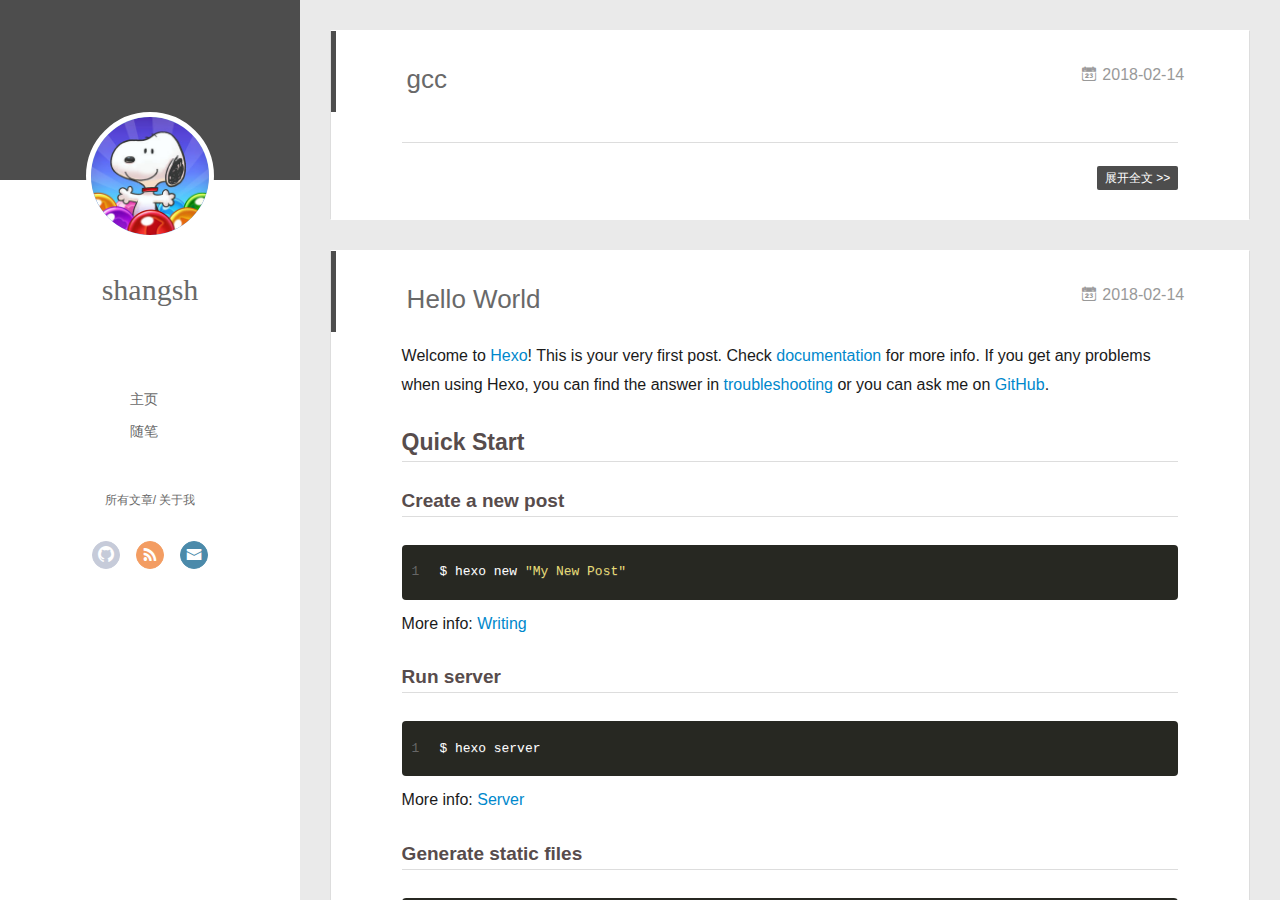
==== commit 154d4419: "Site updated: 2018-02-19 09:00:03" ====
--- a/index.html
+++ b/index.html
@@ -43,7 +43,7 @@
 <div class="intrude-less">
 	<header id="header" class="inner">
 		<a href="/" class="profilepic">
-			<img src="https://avatars1.githubusercontent.com/u/13687222" class="js-avatar">
+			<img src="/img/me.jpg" class="js-avatar">
 		</a>
 		<hgroup>
 		  <h1 class="header-author"><a href="/">shangsh</a></h1>
@@ -95,7 +95,7 @@
 	<div class="intrude-less">
 		<header id="header" class="inner">
 			<div class="profilepic">
-				<img src="https://avatars1.githubusercontent.com/u/13687222" class="js-avatar">
+				<img src="/img/me.jpg" class="js-avatar">
 			</div>
 			<hgroup>
 			  <h1 class="header-author js-header-author">shangsh</h1>
@@ -410,7 +410,7 @@
     
     	<section class="tools-section tools-section-me" q-show="aboutme">
   	  	
-  	  		<div class="aboutme-wrap" id="js-aboutme">linux/windows c/c++</div>
+  	  		<div class="aboutme-wrap" id="js-aboutme">一个C++程序员的恐慌</div>
   	  	
     	</section>
     
